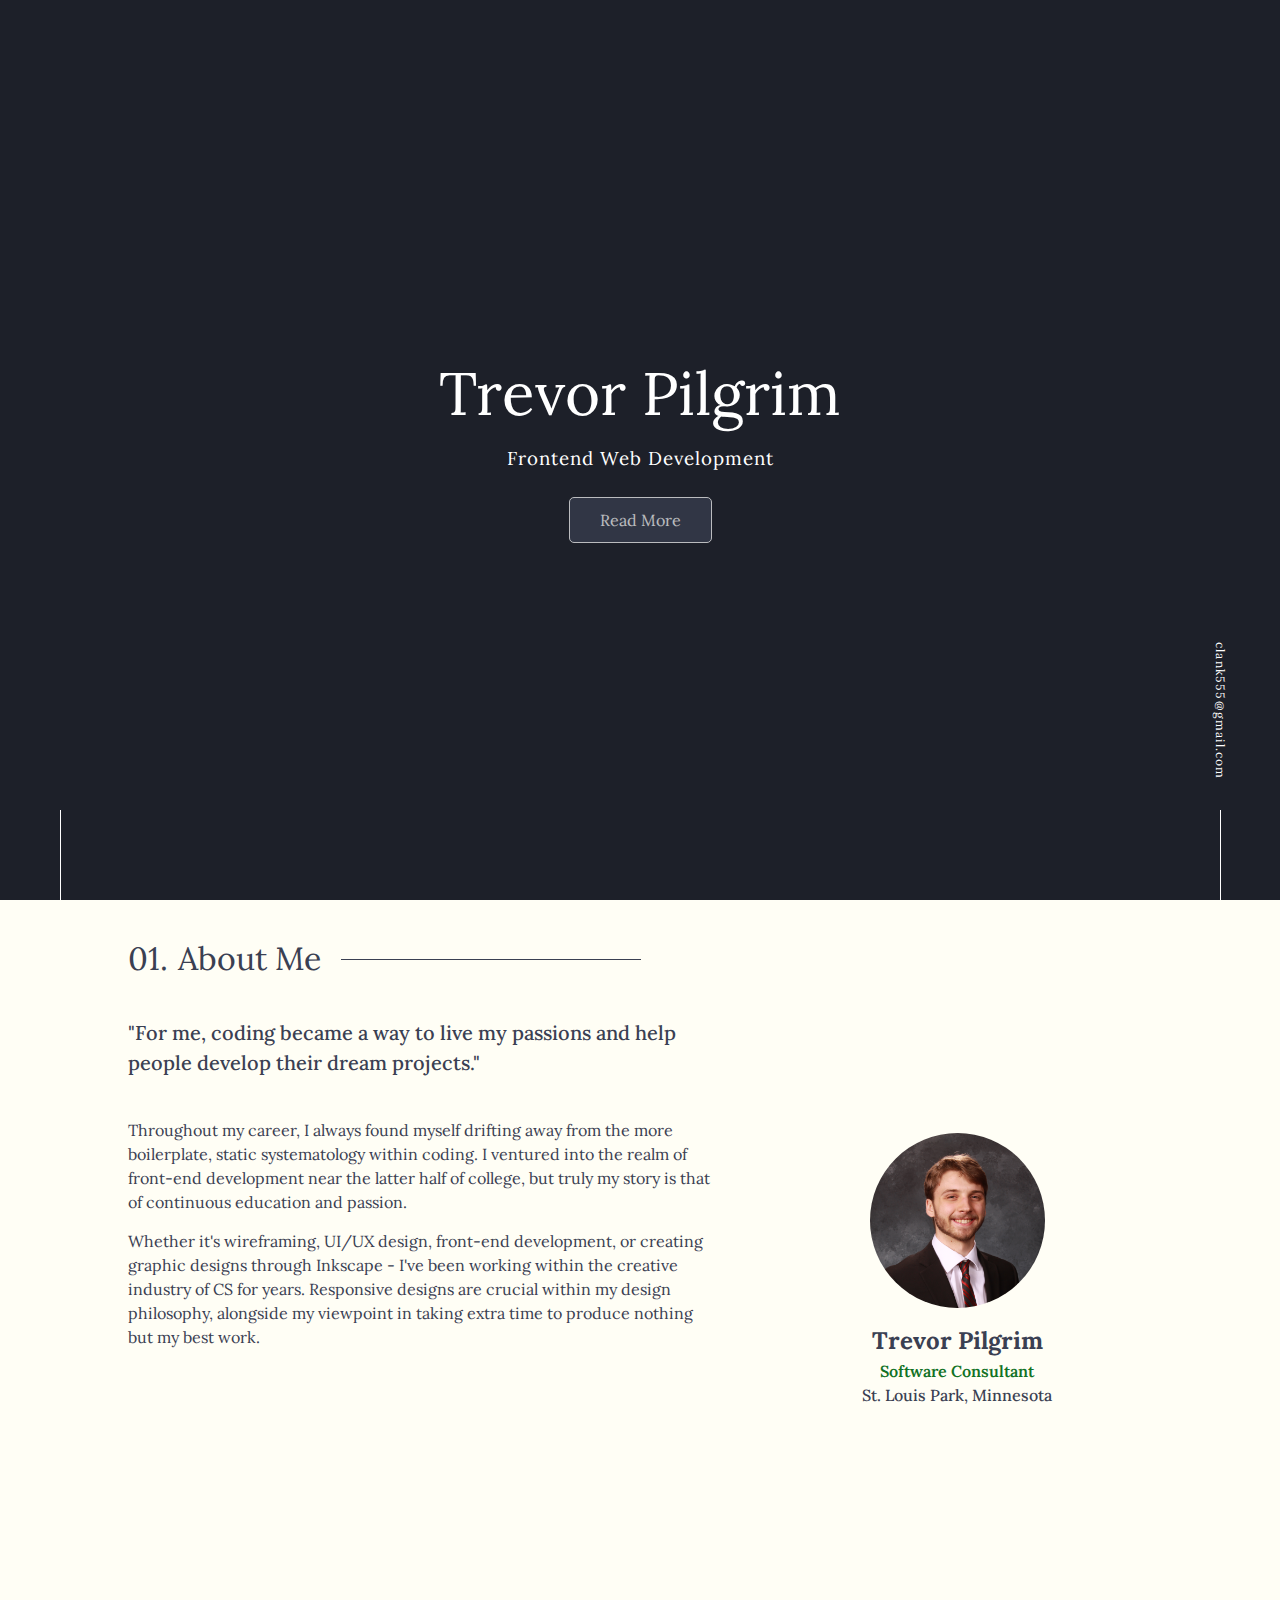
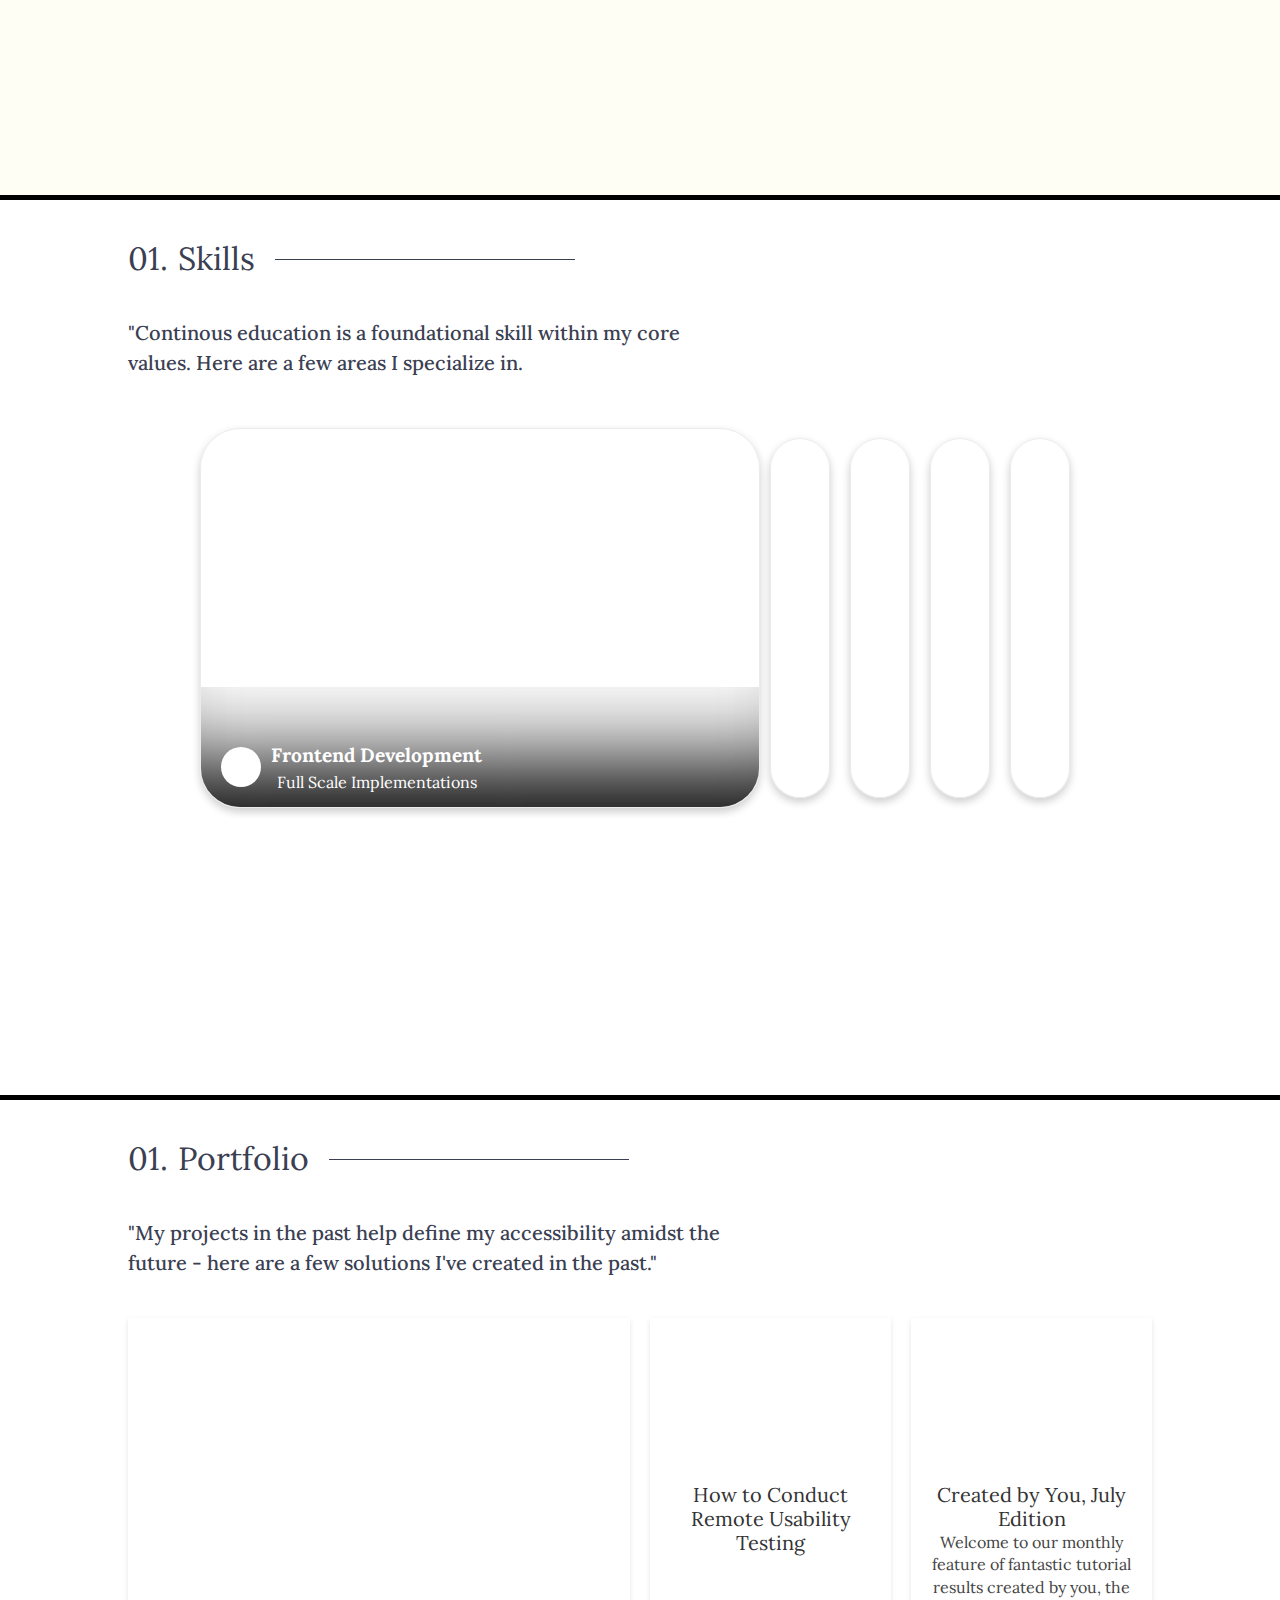
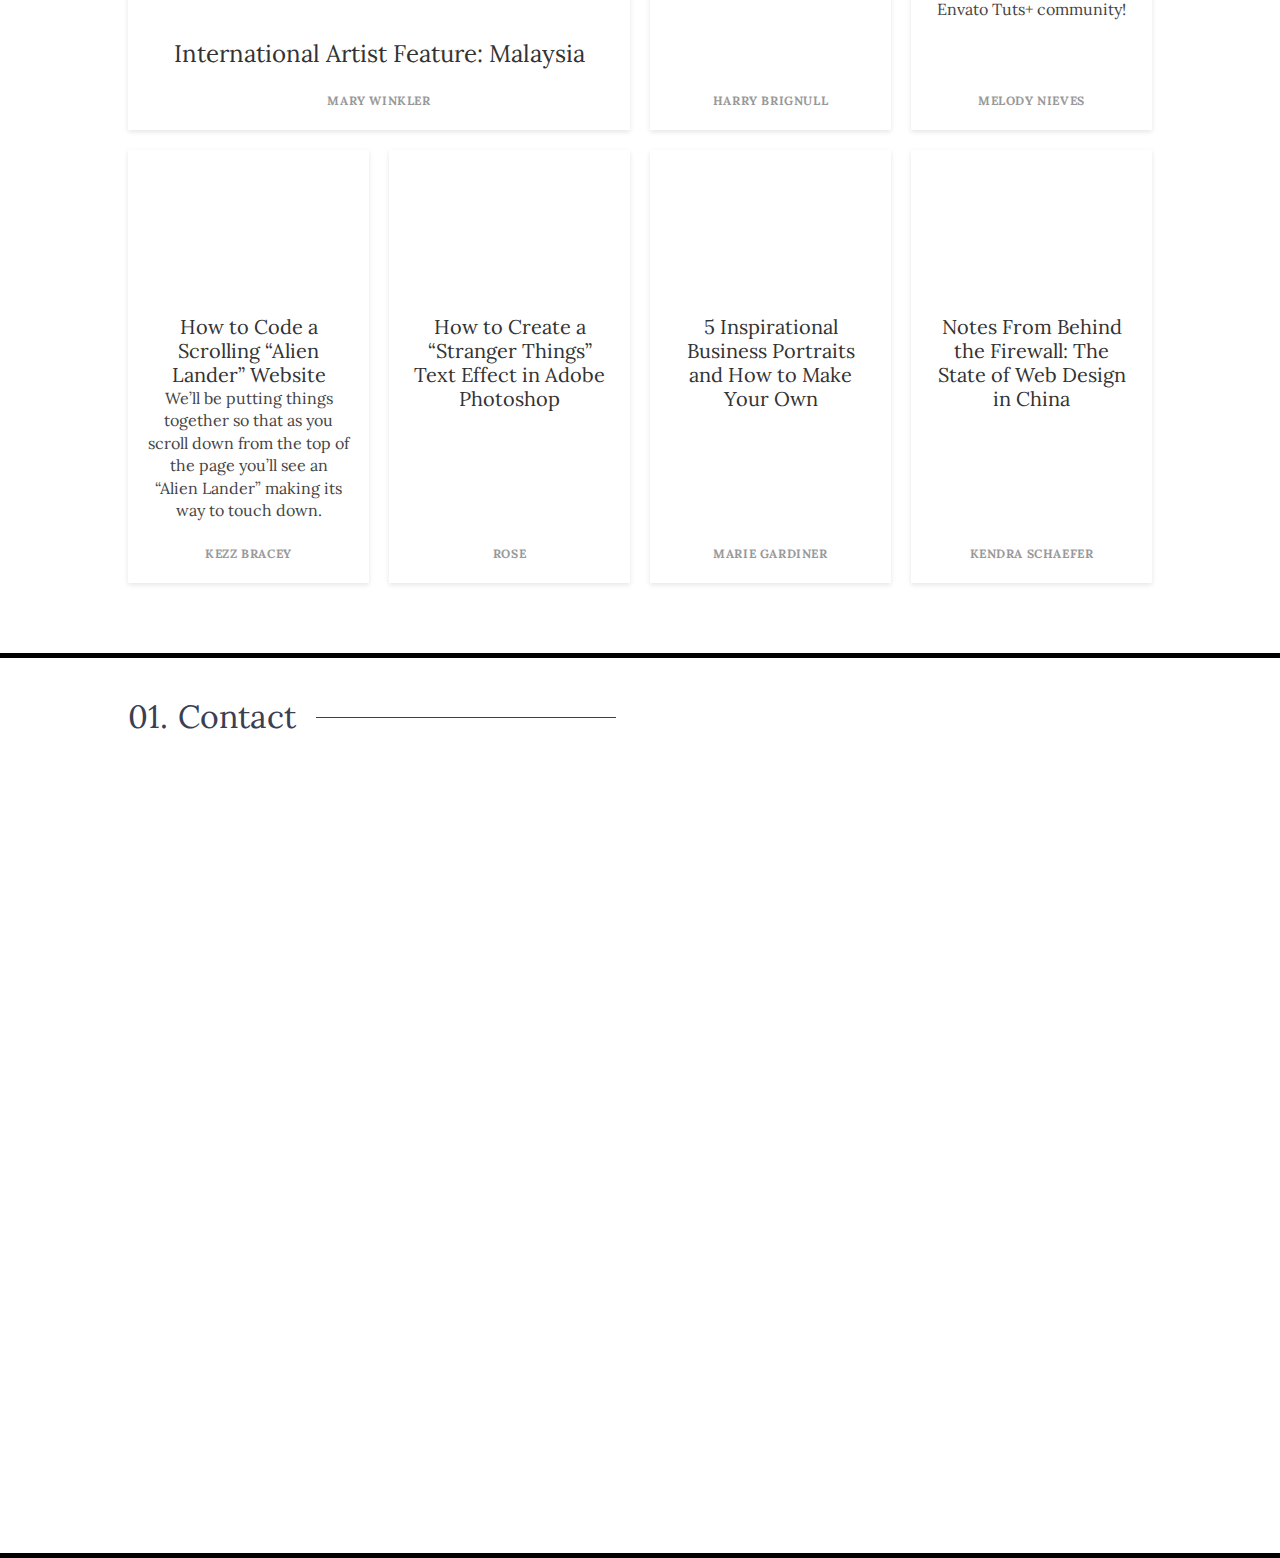
==== index.html @ 72b7139c "Revamped About Section & Section Layouts" ====
<!DOCTYPE html>
<html lang="en">
  <head>

    <!-- ===== Meta Fields =====  -->
    <meta charset="UTF-8">
    <meta http-equiv="X-UA-Compatible" content="IE=edge">
    <meta name="viewport" content="width=device-width, initial-scale=1.0">

    <!-- ===== jQuery =====  -->
    <script src="https://cdnjs.cloudflare.com/ajax/libs/jquery/3.3.1/jquery.min.js"></script>

    <!-- ===== Unicons =====  -->
    <link rel="stylesheet" href="https://unicons.iconscout.com/release/v4.0.0/css/line.css">

    <!-- ===== Style Sheets =====  -->
    <link rel="stylesheet" href="CSS/style.css">

    <!-- ===== Title =====  -->
    <title>Trevor Pilgrim</title>

  </head>

  <body>
    
    <!-- ======================== NAVIGATION ======================== -->
    <header>
      <nav></nav>
    </header>

    <!-- ======================== SIDE PANELS ======================== -->
    
    <!-- Social Links -->
    <div class="left" id="left__panel">
      <ul class="social__list">
        <li><a href="https://github.com/pilg5971" 
          aria-label="GitHub" 
          target="_blank">
          <i class="uil uil-github"></i>
        </a></li>
        <li><a href="https://www.instagram.com/trevorpilgrim/" 
          aria-label="Instagram" 
          target="_blank">
          <i class="uil uil-instagram"></i>
        </a></li>

        <!-- ADD TWITTER OR TWITCH HANDLE -->
        <li><a href="" 
          aria-label="Twitter" 
          target="_blank">
          <i class="uil uil-twitter"></i>
        </a></li>

        <li><a href="https://www.linkedin.com/in/trevor-pilgrim-308440180/" 
          aria-label="LinkedIn" 
          target="_blank">
          <i class="uil uil-linkedin"></i>
        </a></li>
        <li><a href="https://dribbble.com/tpilgrim" 
          aria-label="Dribbble" 
          target="_blank">
          <i class="uil uil-dribbble"></i>
        </a></li>
      </ul>
    </div>

    <!-- Email Link -->
    <div class="right" id="right__panel">
      <div class="email__container">
        <a href="mailto:clank555@gmail.com">clank555@gmail.com</a>
      </div>
    </div>

    <!-- ======================== MAIN CONTENT ======================== -->
    <main>
  
      <!-- ======================== HOME ======================== -->
      <section class="showcase" id="home">

        <!-- Landing Video -->
        <div class="video-container">
          <video src="RES/Landing__Loop.mov" autoplay muted loop></video>
        </div>
        <div class="content">
          <h1>Trevor Pilgrim</h1>
          <h3>Frontend Web Development</h3>
          <a href="#about" class="btn">Read More</a>
        </div>

      </section>
  
      <!-- ======================== ABOUT ======================== -->
      <section class="section" id="about">

        <div class="section__content">
          
          <!-- About Information -->
          <h1 class="section__title">About Me</h1>
          <blockquote class="section__subtitle">
            "For me, coding became a way to live my passions 
            and help people develop their dream projects." 
          </blockquote>
          
          <!-- Profile Information -->
          <div class="profile__information">
            <div class="profile__description">
              <p>
                Throughout my career, I always found myself drifting away 
                from the more boilerplate, static systematology within coding. 
                I ventured into the realm of front-end development near the 
                latter half of college, but truly my story is that of continuous 
                education and passion. 
              </p>
              <p>
                Whether it's wireframing, UI/UX design, front-end development, 
                or creating graphic designs through Inkscape - I've been working 
                within the creative industry of CS for years. Responsive designs 
                are crucial within my design philosophy, alongside my viewpoint 
                in taking extra time to produce nothing but my best work.
              </p>
              <!-- <p>
                Currently, I work as a Software Consultant at 
                <a href="https://fishbowlsolutions.com/" target="_blank">
                  <mark>Fishbowl Solutions</mark></a> 
                in St. Louis Park, Minnesota. I graduated with my Bachelor's Degree 
                in Computer Science from 
                <a href="https://www.stthomas.edu/" target="_blank">
                  <mark>The University of St. Thomas</mark></a> 
                in 2021, and previously interned at 
                <a href="https://www.quadplus.com/" target="_blank">
                <mark>Quad Plus LLC</mark></a> and 
                <a href="https://srswebsolutions.com/" target="_blank">
                  <mark>SRS Web Solutions</mark></a>. 
              </p> -->
              
            </div>
    
            <figure class="profile__content">
              <img src="RES/Professional.png" alt="Trevor Pilgrim">
              <figcaption>
                <h2>Trevor Pilgrim</h2>
                <div>
                  <span class="profile__job">Software Consultant</span>
                  <span class="profile__location">St. Louis Park, Minnesota</span>
                </div>
              </figcaption>
            </figure>
          </div>

        </div>
        
        <!-- Campfire Knight -->
        <!-- <div class="campfire"></div> -->

      </section>

      <!-- ======================== SKILLS ======================== -->
      <section class="section" id="skills">

        <div class="section__content">

          <!-- Skills Information -->
          <h1 class="section__title">Skills</h1>
          <blockquote class="section__subtitle">
            "Continous education is a foundational skill 
            within my core values. Here are a few areas
            I specialize in.
          </blockquote>

          <!-- Skill Cards -->
          <div class="flex__cards__container">
            <div class="flex__card active" style="--optionBackground:url(https://66.media.tumblr.com/6fb397d822f4f9f4596dff2085b18f2e/tumblr_nzsvb4p6xS1qho82wo1_1280.jpg);">
              <div class="shadow"></div>
              <div class="label">
                <div class="icon">
                  <i class="uil uil-arrow"></i>
                </div>
                <div class="info">
                  <div class="main">Frontend Development</div>
                  <div class="sub">Full Scale Implementations</div>
                </div>
              </div>
            </div>
            <div class="flex__card" style="--optionBackground:url(https://66.media.tumblr.com/8b69cdde47aa952e4176b4200052abf4/tumblr_o51p7mFFF21qho82wo1_1280.jpg);">
              <div class="shadow"></div>
              <div class="label">
                <div class="icon">
                  <i class="uil uil-sim-card"></i>
                </div>
                <div class="info">
                  <div class="main">UI/UX Design</div>
                  <div class="sub">Intuitive Design Solutions</div>
                </div>
              </div>
            </div>
            <div class="flex__card" style="--optionBackground:url(https://66.media.tumblr.com/5af3f8303456e376ceda1517553ba786/tumblr_o4986gakjh1qho82wo1_1280.jpg);">
              <div class="shadow"></div>
              <div class="label">
                <div class="icon">
                  <i class="uil uil-palette"></i>
                </div>
                <div class="info">
                  <div class="main">Graphic Design</div>
                  <div class="sub">Creative Design Ideologies</div>
                </div>
              </div>
            </div>
            <div class="flex__card" style="--optionBackground:url(https://66.media.tumblr.com/5516a22e0cdacaa85311ec3f8fd1e9ef/tumblr_o45jwvdsL11qho82wo1_1280.jpg);">
              <div class="shadow"></div>
              <div class="label">
                <div class="icon">
                  <i class="uil uil-crop-alt"></i>
                </div>
                <div class="info">
                  <div class="main">Website Mockups</div>
                  <div class="sub">Responsive Wireframe Solutions</div>
                </div>
              </div>
            </div>
            <div class="flex__card" style="--optionBackground:url(https://66.media.tumblr.com/f19901f50b79604839ca761cd6d74748/tumblr_o65rohhkQL1qho82wo1_1280.jpg);">
              <div class="shadow"></div>
              <div class="label">
                <div class="icon">
                  <i class="uil uil-user"></i>
                </div>
                <div class="info">
                  <div class="main">Clientele Facing</div>
                  <div class="sub">Personable & Professional</div>
                </div>
              </div>
            </div>
          </div>

        </div>
        
      </section>

      <!-- ======================== PORTFOLIO ======================== -->
      <section class="section" id="portfolio">

        <div class="section__content">

          <!-- Portfolio Information -->
          <h1 class="section__title">Portfolio</h1>
          <blockquote class="section__subtitle">
            "My projects in the past help define my accessibility
            amidst the future - here are a few solutions I've 
            created in the past." 
          </blockquote>

          <!-- Project Cards -->
          <div class="project__cards__container">
            <article class="item-1 large__card">
              <a href="https://design.tutsplus.com/articles/international-artist-feature-malaysia--cms-26852" class="project__card">
                <div class="thumb" style="background-image: url(https://s3-us-west-2.amazonaws.com/s.cdpn.io/210284/flex-1.jpg);"></div>
                <article>
                  <h1>International Artist Feature: Malaysia</h1>
                  <span>Mary Winkler</span>
                </article>
              </a>
            </article>
            <article class="item-2">
              <a href="https://webdesign.tutsplus.com/articles/how-to-conduct-remote-usability-testing--cms-27045" class="project__card">
                <div class="thumb" style="background-image: url(https://s3-us-west-2.amazonaws.com/s.cdpn.io/210284/users-2.png);"></div>
                <article>
                  <h1>How to Conduct Remote Usability Testing</h1>
                  <span>Harry Brignull</span>
                </article>
              </a>
            </article>
            <article class="item-3">
              <a href="https://design.tutsplus.com/articles/envato-tuts-community-challenge-created-by-you-july-edition--cms-26724" class="project__card">
                <div class="thumb" style="background-image: url(https://s3-us-west-2.amazonaws.com/s.cdpn.io/210284/flex-5.jpg);"></div>
                <article>
                  <h1>Created by You, July Edition</h1>
                  <p>Welcome to our monthly feature of fantastic tutorial results created by you, the Envato Tuts+ community! </p>
                  <span>Melody Nieves</span>
                </article>
              </a>
            </article>
            <article class="item-4">
              <a href="https://webdesign.tutsplus.com/tutorials/how-to-code-a-scrolling-alien-lander-website--cms-26826" class="project__card">
                <div class="thumb" style="background-image: url(https://s3-us-west-2.amazonaws.com/s.cdpn.io/210284/landing.png);"></div>
                <article>
                  <h1>How to Code a Scrolling “Alien Lander” Website</h1>
                  <p>We’ll be putting things together so that as you scroll down from the top of the page you’ll see an “Alien Lander” making its way to touch down.</p>
                  <span>Kezz Bracey</span>
                </article>
              </a>
            </article>
            <article class="item-5">
              <a href="https://design.tutsplus.com/tutorials/stranger-things-inspired-text-effect--cms-27139" class="project__card">
                <div class="thumb" style="background-image: url(https://s3-us-west-2.amazonaws.com/s.cdpn.io/210284/strange.jpg);"></div>
                <article>
                  <h1>How to Create a “Stranger Things” Text Effect in Adobe Photoshop</h1>
                  <span>Rose</span>
                </article>
              </a>
            </article>
            <article class="item-6">
              <a href="https://photography.tutsplus.com/articles/5-inspirational-business-portraits-and-how-to-make-your-own--cms-27338" class="project__card">
                <div class="thumb" style="background-image: url(https://s3-us-west-2.amazonaws.com/s.cdpn.io/210284/flor.jpg);"></div>
                <article>
                  <h1>5 Inspirational Business Portraits and How to Make Your Own</h1>
          
                  <span>Marie Gardiner</span>
                </article>
              </a>
            </article>
            <article class="item-7">
              <a href="https://webdesign.tutsplus.com/articles/notes-from-behind-the-firewall-the-state-of-web-design-in-china--cms-22281" class="project__card">
                <div class="thumb" style="background-image: url(https://s3-us-west-2.amazonaws.com/s.cdpn.io/210284/china.png);"></div>
                <article>
                  <h1>Notes From Behind the Firewall: The State of Web Design in China</h1>
                  <span>Kendra Schaefer</span>
                </article>
              </a>
            </article>
          </div>

        </div>
        
           
      </section>

      <!-- ======================== CONTACT ======================== -->
      <section class="section" id="contact">

        <div class="section__content">

          <!-- Contact Information -->
          <h1 class="section__title">Contact</h1>

        </div>
        
      </section>

    </main>

    <!-- ======================== FOOTER ======================== -->
    <footer class="footer" id="footer">
      <!-- <h2>Follow Me On Social Media</h2> -->
      <!-- <div class="social">
        <a href="https://twitter.com/traversymedia" target="_blank"><i class="fab fa-twitter fa-3x"></i></a>
        <a href="https://facebook.com/traversymedia" target="_blank"><i class="fab fa-facebook fa-3x"></i></a>
        <a href="https://github.com/bradtraversy" target="_blank"><i class="fab fa-github fa-3x"></i></a>
        <a href="https://www.linkedin.com/in/bradtraversy" target="_blank"><i class="fab fa-linkedin fa-3x"></i></a>
      </div> -->
    </footer>

  </body>

  <!-- ===== JavaScript =====  -->
  <script src="JS/main.js"></script>

</html>
---- CSS/style.css ----
/* <!-- ======================== IMPORT FIELDS ======================== --> */
@import url('https://fonts.googleapis.com/css2?family=Lora:ital,wght@0,400;0,500;0,600;0,700;1,400;1,500;1,600;1,700&display=swap');

/* <!-- ======================== CUSTOM VARIABLES ======================== --> */
:root {
	--primary-color: #3a4052;
  --section-cream: #fffef5;
  --border-gray: #ebebeb;
}

/* <!-- ======================== CORE STYLES ======================== --> */
* {
	box-sizing: border-box;
  scroll-behavior: smooth;
	margin: 0;
	padding: 0;

  /* Hide scrollbar for IE, Edge and Firefox */
  -ms-overflow-style: none;  /* IE and Edge */
  scrollbar-width: none;  /* Firefox */
}

/* Hide scrollbar for Chrome, Safari and Opera */
*::-webkit-scrollbar {
  display: none;
}

body {
  font-family: 'Lora', serif;
	line-height: 1.5;
}

a {
	text-decoration: none;
	color: var(--primary-color);
}

h1 {
	font-weight: 300;
	font-size: 60px;
	line-height: 1.2;
	margin-bottom: 15px;
}

/* <!-- ======================== NAVIGATION ======================== --> */

/* <!-- ======================== SIDE PANELS ======================== --> */
.left,
.right{
  width: 40px;
  position: absolute;
  bottom: 0px;
  z-index: 10;
  color: #fff;
}

/* < - - - Left - - - > */
.left{
  left: 40px;
  right: auto;
}

.social__list{
  display: flex;
  flex-direction: column;
  -webkit-box-align: center;
  align-items: center;
  margin: 0px;
  padding: 0px;
  list-style: none;
}

.social__list li a{
  padding: 8px;
  display: inline-block;
  text-decoration: none;
  text-decoration-skip-ink: auto;
  color: inherit;
  position: relative;
  transition: all 0.25s cubic-bezier(0.645,0.045,0.355,1);
}

.social__list li a i{
  font-size: 20px;
}

.social__list li a:hover{
  transform: translateY(-3px);
}

.social__list li:last-of-type{
  margin-bottom: 20px;
}

/* < - - - Right - - - > */
.right{
  left: auto;
  right: 40px;
}

.email__container{
  display: flex;
  flex-direction: column;
  -webkit-box-align: center;
  align-items: center;
  position: relative;
}

.email__container a{
  color: #fff;
  margin: 20px auto;
  padding: 10px;
  font-size: 12px;
  line-height: 18px;
  letter-spacing: 0.1em;
  -webkit-writing-mode: vertical-rl;
  writing-mode: vertical-rl;
  transition: all 0.25s cubic-bezier(0.645,0.045,0.355,1);
}

.email__container a:hover{
  transform: translateY(-3px);
}

/* < - - - After - - - > */
.email__container:after,
.social__list:after{
  content: "";
  display: block;
  width: 1px;
  height: 90px;
  margin: 0px auto;
  background-color: #fff;
}

/* < - - - Media Breakpoints - - - > */
@media (max-width: 1080px){
  .left{
    left: 20px;
    right: auto;
  }
  .right{
    left: auto;
    right: 20px;
  }
}

@media (max-width: 768px){
  .left,
  .right{
    display: none;
  }
}

/* <!-- ======================== HOME ======================== --> */
.showcase {
	height: 100vh;
	display: flex;
	align-items: center;
	justify-content: center;
	text-align: center;
	color: #fff;
	padding: 0 20px;
}

.video-container {
	position: absolute;
	top: 0;
	left: 0;
	width: 100%;
	height: 100%;
	overflow: hidden;
	background: 
    var(--primary-color) 
    url('./https://traversymedia.com/downloads/cover.jpg') 
    no-repeat 
    center
		center/cover;
}

.video-container video {
	min-width: 100%;
	min-height: 100%;
  position: absolute;
	top: 50%;
	left: 50%;
	transform: translate(-50%, -50%);
	object-fit: cover;
}

.video-container:after {
	content: '';
	z-index: 1;
	height: 100%;
	width: 100%;
	top: 0;
	left: 0;
	background: rgba(0, 0, 0, 0.5);
	position: absolute;
}

.content {
	z-index: 2;
}

.content h3{
  letter-spacing: 1px;
  font-weight: 400;
}

/* < - - - Call To Action Button - - - > */
.btn {
	display: inline-block;
	padding: 10px 30px;
	background: var(--primary-color);
	color: #fff;
	border-radius: 5px;
	border: solid #fff 1px;
	margin-top: 25px;
	opacity: 0.7;
  transition: all 0.25s cubic-bezier(0.645,0.045,0.355,1);
}

.btn:hover {
	transform: scale(0.98);
}

/* <!-- ======================== REUSABLE CODE ======================== --> */
.section {
  padding: 30px 50px;
	text-align: center;
  min-height: 100vh;
  color: var(--primary-color);
 
  /* Temporary Divider */
  border-bottom: 5px solid black;
}

.section__content{
  max-width: 1024px;
  margin: auto;
}

.section__title {
  display: flex;
  -webkit-box-align: center;
  align-items: center;
  position: relative;
  margin: 10px 0px 40px;
  width: 100%;
  font-size: clamp(26px,5vw,32px);
  white-space: nowrap;
}

.section__title::before {
  position: relative;
  counter-increment: section 1;
  content: "0" counter(section) ".";
  margin-right: 10px;
  font-size: clamp(24px,3vw,32px);
  font-weight: 400;
}

.section__title::after {
  content: "";
  display: block;
  position: relative;
  width: 300px;
  height: 1px;
  margin-left: 20px;
  background-color: var(--primary-color);
}

.section__subtitle {
  font-size: 1.25rem;
  font-weight: 500;
	max-width: 600px;
  text-align: start;
  margin: auto auto 40px 0;
}

@media screen and (max-width: 768px) {
  .section__subtitle {
    text-align: center;
    margin: auto auto 40px auto;
  }
}


/* <!-- ======================== ABOUT ======================== --> */
#about {
  background-color: var(--section-cream);
}

/* < - - - Profile Information - - - > */
.profile__information {
  display: grid;
  grid-template-columns: 3fr 2fr;
  gap: 50px;
}

.profile__description p {
  margin: 0px 0px 15px;
  color: var(--primary-color);
  text-align: start;
}

.profile__description p a {
  font-weight: 600;
  color: #127225;
  display: inline-block;
  text-decoration: none;
  text-decoration-skip-ink: auto;
  position: relative;
  transition: all 0.25s cubic-bezier(0.645,0.045,0.355,1);
  cursor: pointer;
}

.profile__description p a::after {
  content: "";
  display: block;
  width: 0px;
  height: 1px;
  position: relative;
  bottom: 0.37em;
  background-color: #127225;
  transition: all 0.25s cubic-bezier(0.645,0.045,0.355,1);
  opacity: 0.5;
}

.profile__description p a:hover {
  outline: 0px;
}

.profile__description p a:hover::after{
  width: 100%;
}

.profile__content {
  display: flex;
  flex-direction: column;
}

.profile__content img {
  width: 175px;
  height: 175px;
  margin: 15px auto;
  border-radius: 50%;
  object-fit: cover;
  object-position: 50% 25%;
}

.profile__content figcaption div {
  display: flex;
  flex-direction: column;
}

.profile__job {
  color: #127225;
  font-weight: 600;
}

.profile__location {
  font-weight: 500;
}

@media screen and (max-width: 768px) {
  .profile__information {
    display: flex;
    flex-direction: column-reverse;
  }
}

/* < - - - Campfire Knight - - - > */
.campfire {
  background: var(--section-cream);
}
.campfire::after, .campfire::before {
  display: block;
  content: '';
  width: 4px;
  height: 4px;
  position: absolute;
  left: -553px;
  right: 0;
  top: calc(50% - 140px + 131vh);
  margin: auto;
}
.campfire::after {
  animation: animate 0.5s infinite steps(1, end);
}
.campfire::before {
  box-shadow: 0px 168px #3c3d46, 0px 172px #3c3d46, 0px 176px #3c3d46, 4px 168px #3c3d46, 4px 172px #3c3d46, 4px 176px #3c3d46, 8px 168px #3c3d46, 8px 172px #3c3d46, 8px 176px #3c3d46, 12px 168px #3c3d46, 12px 172px #3c3d46, 12px 176px #3c3d46, 16px 168px #3c3d46, 16px 172px #3c3d46, 16px 176px #3c3d46, 20px 168px #3c3d46, 20px 172px #3c3d46, 20px 176px #3c3d46, 24px 168px #3c3d46, 24px 172px #3c3d46, 24px 176px #3c3d46, 28px 168px #3c3d46, 28px 172px #3c3d46, 28px 176px #3c3d46, 28px 180px #3c3d46, 32px 168px #3c3d46, 32px 172px #3c3d46, 32px 176px #3c3d46, 32px 180px #3c3d46, 36px 168px #3c3d46, 36px 172px #3c3d46, 36px 176px #3c3d46, 36px 180px #3c3d46, 36px 184px #3c3d46, 40px 168px #3c3d46, 40px 172px #3c3d46, 40px 176px #3c3d46, 40px 180px #3c3d46, 40px 184px #3c3d46, 44px 168px #3c3d46, 44px 172px #3c3d46, 44px 176px #3c3d46, 44px 180px #3c3d46, 44px 184px #3c3d46, 48px 164px #3c3d46, 48px 168px #3c3d46, 48px 172px #3c3d46, 48px 176px #3c3d46, 48px 180px #3c3d46, 48px 184px #3c3d46, 52px 164px #3c3d46, 52px 168px #3c3d46, 52px 172px #3c3d46, 52px 176px #3c3d46, 52px 180px #3c3d46, 52px 184px #3c3d46, 56px 164px #3c3d46, 56px 168px #3c3d46, 56px 172px #3c3d46, 56px 176px #3c3d46, 56px 180px #3c3d46, 56px 184px #3c3d46, 60px 164px #3c3d46, 60px 168px #3c3d46, 60px 172px #3c3d46, 60px 176px #3c3d46, 60px 180px #3c3d46, 60px 184px #3c3d46, 60px 196px #3c3d46, 64px 160px #3c3d46, 64px 164px #3c3d46, 64px 168px #3c3d46, 64px 172px #3c3d46, 64px 176px #3c3d46, 64px 180px #3c3d46, 64px 184px #3c3d46, 64px 196px #3c3d46, 68px 160px #3c3d46, 68px 164px #3c3d46, 68px 168px #3c3d46, 68px 172px #3c3d46, 68px 176px #3c3d46, 68px 180px #3c3d46, 68px 184px #3c3d46, 68px 192px #3c3d46, 68px 196px #3c3d46, 72px 160px #3c3d46, 72px 164px #3c3d46, 72px 168px #3c3d46, 72px 172px #3c3d46, 72px 176px #3c3d46, 72px 180px #3c3d46, 72px 184px #3c3d46, 72px 188px #3c3d46, 72px 192px #3c3d46, 72px 196px #3c3d46, 72px 200px #3c3d46, 76px 160px #3c3d46, 76px 164px #3c3d46, 76px 168px #3c3d46, 76px 172px #3c3d46, 76px 176px #3c3d46, 76px 180px #3c3d46, 76px 184px #3c3d46, 76px 188px #3c3d46, 76px 192px #3c3d46, 76px 196px #3c3d46, 76px 200px #3c3d46, 76px 244px #3c3d46, 80px 160px #3c3d46, 80px 164px #3c3d46, 80px 168px #3c3d46, 80px 172px #3c3d46, 80px 176px #3c3d46, 80px 180px #3c3d46, 80px 184px #3c3d46, 80px 188px #3c3d46, 80px 192px #3c3d46, 80px 196px #3c3d46, 80px 200px #3c3d46, 80px 240px #3c3d46, 80px 244px #3c3d46, 80px 248px #3c3d46, 84px 160px #3c3d46, 84px 164px #3c3d46, 84px 168px #3c3d46, 84px 172px #3c3d46, 84px 176px #3c3d46, 84px 180px #3c3d46, 84px 184px #3c3d46, 84px 188px #3c3d46, 84px 192px #3c3d46, 84px 196px #3c3d46, 84px 200px #3c3d46, 84px 240px #3c3d46, 84px 244px #3c3d46, 84px 248px #3c3d46, 88px 160px #3c3d46, 88px 164px #3c3d46, 88px 168px #3c3d46, 88px 172px #3c3d46, 88px 176px #3c3d46, 88px 180px #3c3d46, 88px 184px #3c3d46, 88px 188px #3c3d46, 88px 192px #3c3d46, 88px 196px #3c3d46, 88px 200px #3c3d46, 88px 240px #3c3d46, 88px 244px #3c3d46, 88px 248px #3c3d46, 88px 252px #3c3d46, 92px 160px #3c3d46, 92px 164px #3c3d46, 92px 168px #3c3d46, 92px 172px #3c3d46, 92px 176px #3c3d46, 92px 180px #3c3d46, 92px 184px #3c3d46, 92px 188px #3c3d46, 92px 192px #3c3d46, 92px 196px #3c3d46, 92px 200px #3c3d46, 92px 236px #3c3d46, 92px 240px #3c3d46, 92px 244px #3c3d46, 92px 248px #3c3d46, 92px 252px #3c3d46, 96px 160px #3c3d46, 96px 164px #3c3d46, 96px 168px #3c3d46, 96px 172px #3c3d46, 96px 176px #3c3d46, 96px 180px #261d23, 96px 184px #261d23, 96px 188px #261d23, 96px 192px #261d23, 96px 196px #3c3d46, 96px 200px #3c3d46, 96px 236px #3c3d46, 96px 240px #3c3d46, 96px 244px #3c3d46, 96px 248px #3c3d46, 96px 252px #3c3d46, 100px 160px #3c3d46, 100px 164px #3c3d46, 100px 168px #3c3d46, 100px 172px #3c3d46, 100px 176px #261d23, 100px 180px #261d23, 100px 184px #261d23, 100px 188px #34222d, 100px 192px #261d23, 100px 196px #261d23, 100px 200px #3c3d46, 100px 236px #3c3d46, 100px 240px #3c3d46, 100px 244px #3c3d46, 100px 248px #3c3d46, 104px 160px #3c3d46, 104px 164px #3c3d46, 104px 168px #3c3d46, 104px 172px #261d23, 104px 176px #261d23, 104px 180px #261d23, 104px 184px #34222d, 104px 188px #34222d, 104px 192px #34222d, 104px 196px #261d23, 104px 200px #261d23, 104px 232px #3c3d46, 104px 236px #3c3d46, 104px 240px #3c3d46, 104px 244px #3c3d46, 104px 248px #3c3d46, 108px 160px #3c3d46, 108px 164px #3c3d46, 108px 168px #3c3d46, 108px 172px #261d23, 108px 176px #261d23, 108px 180px #261d23, 108px 184px #34222d, 108px 188px #34222d, 108px 192px #34222d, 108px 196px #261d23, 108px 200px #261d23, 108px 232px #3c3d46, 108px 236px #3c3d46, 108px 240px #3c3d46, 108px 244px #3c3d46, 108px 248px #3c3d46, 112px 160px #3c3d46, 112px 164px #3c3d46, 112px 168px #34222d, 112px 172px #34222d, 112px 176px #261d23, 112px 180px #261d23, 112px 184px #261d23, 112px 188px #34222d, 112px 192px #261d23, 112px 196px #261d23, 112px 200px #261d23, 112px 232px #3c3d46, 112px 236px #3c3d46, 112px 240px #3c3d46, 112px 244px #3c3d46, 116px 160px #3c3d46, 116px 164px #3c3d46, 116px 168px #34222d, 116px 172px #34222d, 116px 176px #261d23, 116px 180px #261d23, 116px 184px #261d23, 116px 188px #261d23, 116px 192px #261d23, 116px 196px #261d23, 116px 200px #76505f, 116px 204px #4c3544, 116px 208px #4c3544, 116px 212px #4c3544, 116px 216px #4c3544, 116px 220px #4c3544, 116px 224px #4c3544, 116px 228px #4c3544, 116px 232px #34222d, 116px 236px #3c3d46, 116px 240px #3c3d46, 116px 244px #3c3d46, 120px 156px #261d23, 120px 160px #261d23, 120px 164px #261d23, 120px 168px #34222d, 120px 172px #34222d, 120px 176px #34222d, 120px 180px #34222d, 120px 184px #261d23, 120px 188px #261d23, 120px 192px #261d23, 120px 196px #76505f, 120px 200px #76505f, 120px 204px #76505f, 120px 208px #4c3544, 120px 212px #4c3544, 120px 216px #4c3544, 120px 220px #4c3544, 120px 224px #4c3544, 120px 228px #4c3544, 120px 232px #4c3544, 120px 236px #34222d, 120px 240px #3c3d46, 120px 244px #3c3d46, 124px 140px #261d23, 124px 144px #261d23, 124px 148px #261d23, 124px 152px #261d23, 124px 156px #34222d, 124px 160px #34222d, 124px 164px #34222d, 124px 168px #261d23, 124px 172px #34222d, 124px 176px #34222d, 124px 180px #34222d, 124px 184px #34222d, 124px 188px #34222d, 124px 192px #34222d, 124px 196px #76505f, 124px 200px #76505f, 124px 204px #76505f, 124px 208px #4c3544, 124px 212px #4c3544, 124px 216px #4c3544, 124px 220px #4c3544, 124px 224px #4c3544, 124px 228px #4c3544, 124px 232px #4c3544, 124px 236px #34222d, 124px 240px #3c3d46, 128px 128px #34222d, 128px 132px #34222d, 128px 136px #34222d, 128px 140px #34222d, 128px 144px #34222d, 128px 148px #34222d, 128px 152px #34222d, 128px 156px #34222d, 128px 160px #34222d, 128px 164px #34222d, 128px 168px #34222d, 128px 172px #261d23, 128px 176px #4e3344, 128px 180px #34222d, 128px 184px #4e3344, 128px 188px #34222d, 128px 192px #34222d, 128px 196px #76505f, 128px 200px #76505f, 128px 208px #4c3544, 128px 212px #4c3544, 128px 216px #34222d, 128px 220px #4c3544, 128px 224px #4c3544, 128px 228px #4c3544, 128px 232px #4c3544, 128px 236px #34222d, 128px 240px #3c3d46, 132px 124px #34222d, 132px 128px #4c3544, 132px 132px #4c3544, 132px 136px #4c3544, 132px 140px #4c3544, 132px 144px #34222d, 132px 148px #34222d, 132px 152px #34222d, 132px 156px #4c3544, 132px 160px #4c3544, 132px 164px #34222d, 132px 168px #34222d, 132px 172px #34222d, 132px 176px #261d23, 132px 180px #34222d, 132px 184px #4e3344, 132px 188px #34222d, 132px 192px #34222d, 132px 200px #76505f, 132px 208px #76505f, 132px 212px #76505f, 132px 216px #34222d, 132px 220px #76505f, 132px 224px #76505f, 132px 228px #76505f, 132px 232px #76505f, 132px 236px #34222d, 132px 240px #3c3d46, 136px 120px #34222d, 136px 124px #4c3544, 136px 128px #4c3544, 136px 132px #76505f, 136px 136px #76505f, 136px 140px #76505f, 136px 144px #4c3544, 136px 148px #34222d, 136px 152px #34222d, 136px 156px #34222d, 136px 160px #34222d, 136px 164px #4c3544, 136px 168px #34222d, 136px 172px #34222d, 136px 176px #261d23, 136px 180px #4e3344, 136px 184px #7c4848, 136px 188px #34222d, 136px 192px #3c3d46, 136px 200px #76505f, 136px 208px #76505f, 136px 212px #76505f, 136px 216px #34222d, 136px 220px #34222d, 136px 224px #34222d, 136px 228px #34222d, 136px 232px #34222d, 136px 236px #3c3d46, 140px 120px #34222d, 140px 124px #4c3544, 140px 128px #76505f, 140px 132px #76505f, 140px 136px #76505f, 140px 140px #76505f, 140px 144px #4c3544, 140px 148px #34222d, 140px 152px #4c3544, 140px 156px #4c3544, 140px 160px #4c3544, 140px 164px #34222d, 140px 168px #34222d, 140px 172px #34222d, 140px 176px #261d23, 140px 180px #7c4848, 140px 184px #34222d, 140px 188px #34222d, 140px 192px #3c3d46, 140px 208px #a5788a, 140px 212px #76505f, 140px 216px #34222d, 140px 236px #34222d, 144px 108px #34222d, 144px 112px #34222d, 144px 116px #34222d, 144px 120px #34222d, 144px 124px #4c3544, 144px 128px #76505f, 144px 132px #76505f, 144px 144px #76505f, 144px 148px #34222d, 144px 152px #4c3544, 144px 156px #4c3544, 144px 160px #4c3544, 144px 164px #4c3544, 144px 168px #34222d, 144px 172px #34222d, 144px 176px #261d23, 144px 180px #34222d, 144px 184px #34222d, 144px 188px #34222d, 144px 192px #3c3d46, 144px 196px #3c3d46, 144px 208px #a5788a, 144px 212px #4c3544, 144px 232px #34222d, 144px 236px #3c3d46, 148px 104px #34222d, 148px 108px #34222d, 148px 112px #4c3544, 148px 116px #4c3544, 148px 120px #34222d, 148px 124px #4c3544, 148px 128px #76505f, 148px 148px #34222d, 148px 152px #4c3544, 148px 156px #76505f, 148px 160px #4c3544, 148px 164px #4c3544, 148px 168px #34222d, 148px 172px #4c3544, 148px 176px #4c3544, 148px 180px #4c3544, 148px 184px #4c3544, 148px 188px #4c3544, 148px 192px #34222d, 148px 196px #34222d, 148px 200px #3c3d46, 148px 204px #525465, 148px 208px #525465, 148px 212px #525465, 148px 216px #525465, 152px 100px #34222d, 152px 104px #4c3544, 152px 108px #76505f, 152px 112px #4c3544, 152px 116px #4c3544, 152px 120px #4c3544, 152px 124px #34222d, 152px 128px #76505f, 152px 148px #34222d, 152px 152px #4c3544, 152px 156px #76505f, 152px 160px #76505f, 152px 164px #4c3544, 152px 168px #4c3544, 152px 172px #34222d, 152px 180px #4c3544, 152px 184px #4c3544, 152px 188px #4c3544, 152px 192px #34222d, 152px 196px #34222d, 152px 200px #3c3d46, 152px 204px #525465, 152px 208px #525465, 152px 212px #525465, 156px 100px #34222d, 156px 104px #76505f, 156px 108px #34222d, 156px 112px #4c3544, 156px 116px #34222d, 156px 120px #34222d, 156px 124px #34222d, 156px 128px #34222d, 156px 132px #76505f, 156px 144px #76505f, 156px 148px #34222d, 156px 152px #34222d, 156px 156px #4c3544, 156px 160px #76505f, 156px 164px #34222d, 156px 168px #4c3544, 156px 172px #34222d, 156px 184px #4c3544, 156px 188px #4c3544, 156px 192px #34222d, 156px 204px #3c3d46, 156px 208px #525465, 156px 212px #525466, 156px 216px #525466, 156px 220px #525465, 160px 100px #34222d, 160px 104px #34222d, 160px 108px #4c3544, 160px 112px #34222d, 160px 116px #4c3544, 160px 120px #4c3544, 160px 124px #34222d, 160px 128px #34222d, 160px 132px #34222d, 160px 136px #34222d, 160px 140px #34222d, 160px 144px #34222d, 160px 148px #34222d, 160px 152px #34222d, 160px 156px #34222d, 160px 160px #34222d, 160px 164px #4c3544, 160px 168px #4c3544, 160px 172px #34222d, 160px 184px #3c3d46, 160px 192px #65687e, 160px 204px #3c3d46, 160px 208px #525465, 160px 212px #525466, 160px 220px #525466, 160px 224px #525465, 164px 100px #34222d, 164px 104px #4c3544, 164px 108px #4c3544, 164px 112px #4c3544, 164px 116px #4c3544, 164px 120px #34222d, 164px 124px #76505f, 164px 128px #34222d, 164px 132px #4c3544, 164px 136px #4c3544, 164px 140px #34222d, 164px 144px #34222d, 164px 148px #34222d, 164px 152px #4c3544, 164px 156px #4c3544, 164px 160px #34222d, 164px 164px #4c3544, 164px 168px #4c3544, 164px 172px #34222d, 164px 176px #34222d, 164px 180px #3c3d46, 164px 184px #3c3d46, 164px 188px #525466, 164px 192px #525465, 164px 196px #525466, 164px 204px #3c3d46, 164px 208px #525466, 164px 212px #525465, 164px 216px #525466, 168px 96px #34222d, 168px 100px #4c3544, 168px 104px #4c3544, 168px 108px #76505f, 168px 112px #4c3544, 168px 116px #34222d, 168px 120px #4c3544, 168px 124px #4c3544, 168px 128px #4c3544, 168px 132px #76505f, 168px 136px #76505f, 168px 140px #4c3544, 168px 144px #4c3544, 168px 148px #34222d, 168px 152px #34222d, 168px 156px #4c3544, 168px 160px #34222d, 168px 164px #4c3544, 168px 168px #76505f, 168px 172px #34222d, 168px 176px #34222d, 168px 180px #34222d, 168px 184px #34222d, 168px 188px #3c3d46, 168px 192px #525466, 168px 196px #525466, 168px 200px #525466, 168px 204px #525466, 168px 208px #525466, 168px 212px #525465, 168px 216px #525466, 168px 220px #525466, 172px 96px #34222d, 172px 100px #4c3544, 172px 104px #4c3544, 172px 108px #4c3544, 172px 112px #4c3544, 172px 116px #34222d, 172px 120px #4c3544, 172px 124px #76505f, 172px 128px #4c3544, 172px 132px #76505f, 172px 136px #76505f, 172px 140px #76505f, 172px 144px #76505f, 172px 148px #34222d, 172px 152px #34222d, 172px 156px #34222d, 172px 160px #34222d, 172px 164px #76505f, 172px 168px #76505f, 172px 172px #34222d, 172px 176px #34222d, 172px 180px #34222d, 172px 184px #34222d, 172px 188px #3c3d46, 172px 192px #525466, 172px 196px #525466, 172px 200px #525466, 172px 204px #525466, 172px 208px #525466, 172px 212px #525466, 172px 216px #525466, 172px 220px #525466, 172px 224px #525466, 172px 228px #525465, 176px 96px #4c3544, 176px 100px #76505f, 176px 104px #4c3544, 176px 108px #4c3544, 176px 112px #76505f, 176px 116px #4c3544, 176px 120px #76505f, 176px 124px #4c3544, 176px 132px #4c3544, 176px 148px #34222d, 176px 152px #34222d, 176px 156px #34222d, 176px 160px #525465, 176px 164px #76505f, 176px 168px #76505f, 176px 172px #34222d, 176px 176px #525465, 176px 180px #34222d, 176px 184px #34222d, 176px 188px #3c3d46, 176px 192px #525466, 176px 196px #525466, 176px 200px #525466, 176px 204px #525466, 176px 208px #525466, 176px 212px #525466, 176px 216px #525466, 176px 220px #525466, 176px 224px #525466, 176px 232px #525466, 180px 96px #4c3544, 180px 100px #76505f, 180px 104px #76505f, 180px 108px #76505f, 180px 112px #76505f, 180px 116px #4c3544, 180px 120px #76505f, 180px 128px #4c3544, 180px 140px #4c3544, 180px 148px #34222d, 180px 152px #34222d, 180px 156px #34222d, 180px 160px #525465, 180px 164px #76505f, 180px 168px #76505f, 180px 172px #34222d, 180px 176px #65687e, 180px 180px #34222d, 180px 184px #34222d, 180px 188px #525466, 180px 192px #65687e, 180px 196px #65687e, 180px 200px #525466, 180px 204px #525466, 180px 208px #525466, 180px 212px #525466, 180px 216px #525466, 180px 220px #525466, 180px 224px #525466, 180px 228px #525465, 184px 96px #4c3544, 184px 100px #4c3544, 184px 104px #76505f, 184px 108px #76505f, 184px 112px #4c3544, 184px 116px #76505f, 184px 140px #4c3544, 184px 148px #34222d, 184px 152px #34222d, 184px 156px #34222d, 184px 160px #525465, 184px 164px #525465, 184px 168px #4c3544, 184px 176px #65687e, 184px 184px #34222d, 184px 188px #525466, 184px 192px #65687e, 184px 196px #525466, 184px 200px #525466, 184px 204px #65687e, 184px 208px #65687e, 184px 212px #525466, 184px 216px #525466, 184px 220px #525466, 184px 224px #525466, 184px 228px #525466, 184px 232px #525466, 184px 236px #525466, 188px 96px #4c3544, 188px 100px #4c3544, 188px 104px #4c3544, 188px 108px #4c3544, 188px 112px #4c3544, 188px 116px #4c3544, 188px 148px #34222d, 188px 152px #76505f, 188px 156px #4c3544, 188px 160px #525465, 188px 164px #525465, 188px 184px #65687e, 188px 188px #65687e, 188px 192px #65687e, 188px 196px #65687e, 188px 200px #65687e, 188px 204px #525466, 188px 208px #525466, 188px 212px #525466, 188px 216px #525466, 188px 220px #525466, 188px 224px #525466, 188px 228px #525466, 188px 232px #525466, 192px 100px #4c3544, 192px 104px #76505f, 192px 108px #76505f, 192px 112px #76505f, 192px 116px #4c3544, 192px 120px #4c3544, 192px 124px #4c3544, 192px 132px #4c3544, 192px 148px #4c3544, 192px 152px #76505f, 192px 156px #4c3544, 192px 160px #525465, 192px 164px #525465, 192px 168px #525466, 192px 184px #65687e, 192px 188px #65687e, 192px 192px #65687e, 192px 196px #525466, 192px 200px #525466, 192px 204px #505262, 192px 208px #65687e, 192px 212px #525466, 192px 216px #525466, 192px 220px #525466, 192px 224px #525466, 192px 228px #525466, 196px 104px #4c3544, 196px 108px #4c3544, 196px 112px #4c3544, 196px 116px #4c3544, 196px 120px #76505f, 196px 124px #76505f, 196px 128px #4c3544, 196px 144px #525465, 196px 148px #4c3544, 196px 152px #76505f, 196px 156px #4c3544, 196px 160px #525465, 196px 164px #65687e, 196px 168px #65687e, 196px 172px #65687e, 196px 176px #65687e, 196px 180px #65687e, 196px 184px #65687e, 196px 188px #65687e, 196px 192px #65687e, 196px 196px #525466, 196px 200px #65687e, 196px 204px #525466, 196px 208px #525466, 196px 212px #525466, 196px 216px #525466, 196px 220px #525466, 196px 224px #525466, 196px 232px #525466, 196px 236px #525466, 200px 112px #4c3544, 200px 116px #4c3544, 200px 120px #4c3544, 200px 124px #4c3544, 200px 140px #525465, 200px 148px #4c3544, 200px 152px #34222d, 200px 156px #34222d, 200px 160px #525465, 200px 164px #525466, 200px 168px #65687e, 200px 172px #65687e, 200px 176px #65687e, 200px 180px #65687e, 200px 184px #65687e, 200px 188px #65687e, 200px 192px #65687e, 200px 196px #65687e, 200px 200px #65687e, 200px 204px #65687e, 200px 208px #65687e, 200px 212px #65687e, 200px 216px #65687e, 200px 220px #525466, 200px 224px #525466, 200px 228px #525466, 200px 232px #525466, 200px 236px #525466, 200px 240px #525466, 204px 144px #525465, 204px 148px #34222d, 204px 156px #525465, 204px 160px #65687e, 204px 164px #65687e, 204px 168px #65687e, 204px 172px #65687e, 204px 176px #65687e, 204px 180px #65687e, 204px 184px #65687e, 204px 188px #65687e, 204px 192px #65687e, 204px 196px #65687e, 204px 200px #65687e, 204px 204px #65687e, 204px 208px #65687e, 204px 212px #525466, 204px 216px #525466, 204px 220px #525466, 204px 224px #525466, 204px 228px #525466, 204px 232px #525466, 208px 156px #525465, 208px 160px #525465, 208px 164px #65687e, 208px 168px #65687e, 208px 172px #65687e, 208px 176px #65687e, 208px 180px #65687e, 208px 184px #65687e, 208px 188px #65687e, 208px 192px #65687e, 208px 196px #65687e, 208px 200px #65687e, 208px 204px #65687e, 208px 208px #525466, 208px 212px #525466, 208px 216px #525466, 208px 220px #525466, 208px 224px #525466, 208px 228px #525466, 208px 232px #525466, 208px 236px #525466, 212px 136px #525465, 212px 140px #525465, 212px 152px #525465, 212px 156px #525465, 212px 160px #65687e, 212px 164px #65687e, 212px 168px #65687e, 212px 172px #65687e, 212px 176px #65687e, 212px 180px #65687e, 212px 184px #65687e, 212px 188px #65687e, 212px 192px #65687e, 212px 196px #65687e, 212px 200px #65687e, 212px 204px #525466, 212px 208px #65687e, 212px 212px #65687e, 212px 216px #65687e, 212px 220px #525466, 212px 224px #525466, 212px 228px #525466, 212px 232px #525466, 212px 240px #525466, 212px 244px #3c3d46, 212px 248px #3c3d46, 212px 252px #3c3d46, 216px 148px #525465, 216px 152px #525466, 216px 156px #65687e, 216px 160px #65687e, 216px 164px #65687e, 216px 168px #65687e, 216px 172px #65687e, 216px 176px #65687e, 216px 180px #65687e, 216px 184px #65687e, 216px 188px #65687e, 216px 192px #65687e, 216px 196px #65687e, 216px 200px #65687e, 216px 204px #65687e, 216px 208px #65687e, 216px 212px #525466, 216px 216px #525466, 216px 220px #525466, 216px 224px #525466, 216px 228px #525466, 216px 232px #525466, 216px 236px #3c3d46, 216px 240px #3c3d46, 216px 244px #3c3d46, 216px 248px #3c3d46, 216px 252px #3c3d46, 220px 140px #525465, 220px 148px #525465, 220px 152px #65687e, 220px 156px #525465, 220px 160px #525465, 220px 164px #65687e, 220px 168px #65687e, 220px 172px #65687e, 220px 176px #65687e, 220px 180px #65687e, 220px 184px #a5788a, 220px 188px #65687e, 220px 192px #65687e, 220px 196px #65687e, 220px 200px #65687e, 220px 204px #65687e, 220px 208px #65687e, 220px 212px #65687e, 220px 216px #65687e, 220px 220px #65687e, 220px 224px #525466, 220px 228px #525466, 220px 232px #3c3d46, 220px 236px #3c3d46, 220px 240px #3c3d46, 220px 244px #3c3d46, 220px 248px #3c3d46, 220px 252px #3c3d46, 224px 132px #525465, 224px 144px #525465, 224px 148px #525465, 224px 152px #525466, 224px 156px #65687e, 224px 160px #65687e, 224px 164px #65687e, 224px 168px #65687e, 224px 172px #65687e, 224px 176px #a5788a, 224px 180px #a5788a, 224px 184px #a5788a, 224px 188px #a5788a, 224px 192px #65687e, 224px 196px #65687e, 224px 200px #65687e, 224px 204px #65687e, 224px 208px #65687e, 224px 212px #65687e, 224px 216px #525466, 224px 220px #525466, 224px 224px #4c3544, 224px 228px #4c3544, 224px 232px #3c3d46, 224px 236px #3c3d46, 224px 240px #3c3d46, 224px 244px #3c3d46, 224px 248px #3c3d46, 224px 252px #3c3d46, 228px 140px #525466, 228px 144px #525465, 228px 148px #65687e, 228px 152px #65687e, 228px 156px #65687e, 228px 160px #65687e, 228px 164px #65687e, 228px 168px #65687e, 228px 172px #65687e, 228px 176px #65687e, 228px 180px #a5788a, 228px 184px #a5788a, 228px 188px #a5788a, 228px 192px #a5788a, 228px 196px #65687e, 228px 200px #65687e, 228px 204px #65687e, 228px 208px #65687e, 228px 212px #525466, 228px 216px #65687e, 228px 220px #4c3544, 228px 224px #4c3544, 228px 228px #261d23, 228px 232px #3c3d46, 228px 236px #3c3d46, 228px 240px #3c3d46, 228px 244px #3c3d46, 228px 248px #3c3d46, 232px 132px #525465, 232px 136px #525465, 232px 140px #525465, 232px 144px #525465, 232px 148px #525465, 232px 152px #525466, 232px 156px #65687e, 232px 160px #65687e, 232px 164px #65687e, 232px 168px #65687e, 232px 172px #a5788a, 232px 176px #a5788a, 232px 180px #a5788a, 232px 184px #a5788a, 232px 188px #a5788a, 232px 192px #65687e, 232px 196px #65687e, 232px 200px #65687e, 232px 204px #65687e, 232px 208px #65687e, 232px 212px #65687e, 232px 216px #4c3544, 232px 220px #4c3544, 232px 224px #261d23, 232px 228px #261d23, 232px 232px #3c3d46, 232px 236px #3c3d46, 232px 240px #3c3d46, 232px 244px #3c3d46, 236px 140px #525466, 236px 144px #525465, 236px 148px #525466, 236px 152px #65687e, 236px 156px #65687e, 236px 160px #65687e, 236px 164px #65687e, 236px 168px #65687e, 236px 172px #a5788a, 236px 176px #a5788a, 236px 180px #a5788a, 236px 184px #a5788a, 236px 188px #a5788a, 236px 192px #a5788a, 236px 196px #65687e, 236px 200px #65687e, 236px 204px #65687e, 236px 208px #65687e, 236px 212px #65687e, 236px 216px #76505f, 236px 220px #4c3544, 236px 224px #261d23, 236px 228px #261d23, 236px 232px #3c3d46, 236px 236px #3c3d46, 236px 240px #3c3d46, 240px 136px #525465, 240px 140px #525465, 240px 144px #525465, 240px 148px #65687e, 240px 152px #65687e, 240px 156px #525466, 240px 160px #65687e, 240px 164px #65687e, 240px 168px #65687e, 240px 172px #a5788a, 240px 176px #a5788a, 240px 180px #a5788a, 240px 184px #a5788a, 240px 188px #a5788a, 240px 192px #a5788a, 240px 196px #a5788a, 240px 200px #a5788a, 240px 204px #65687e, 240px 208px #65687e, 240px 212px #65687e, 240px 216px #76505f, 240px 220px #4c3544, 240px 224px #261d23, 240px 228px #261d23, 240px 232px #3c3d46, 240px 236px #3c3d46, 240px 240px #525466, 244px 132px #525465, 244px 136px #525465, 244px 140px #525466, 244px 144px #525466, 244px 148px #525466, 244px 152px #525466, 244px 156px #65687e, 244px 160px #65687e, 244px 164px #65687e, 244px 168px #a5788a, 244px 172px #a5788a, 244px 176px #a5788a, 244px 180px #a5788a, 244px 184px #a5788a, 244px 188px #a5788a, 244px 192px #a5788a, 244px 196px #a5788a, 244px 200px #65687e, 244px 204px #65687e, 244px 208px #65687e, 244px 212px #65687e, 244px 216px #525466, 244px 220px #34222d, 244px 224px #34222d, 244px 228px #261d23, 244px 232px #525466, 244px 236px #525466, 244px 240px #525466, 248px 128px #525466, 248px 136px #525465, 248px 140px #525466, 248px 148px #525466, 248px 152px #525466, 248px 156px #65687e, 248px 160px #65687e, 248px 164px #65687e, 248px 168px #a5788a, 248px 172px #a5788a, 248px 176px #a5788a, 248px 180px #a5788a, 248px 184px #a5788a, 248px 188px #a5788a, 248px 192px #a5788a, 248px 196px #a5788a, 248px 200px #a5788a, 248px 204px #65687e, 248px 208px #65687e, 248px 212px #65687e, 248px 216px #65687e, 248px 220px #65687e, 248px 224px #65687e, 248px 228px #65687e, 248px 232px #525466, 248px 236px #525466, 252px 132px #525466, 252px 136px #525466, 252px 140px #525466, 252px 144px #525466, 252px 148px #525466, 252px 152px #65687e, 252px 156px #65687e, 252px 160px #65687e, 252px 164px #65687e, 252px 168px #a5788a, 252px 172px #a5788a, 252px 176px #a5788a, 252px 180px #a5788a, 252px 184px #a5788a, 252px 188px #a5788a, 252px 192px #a5788a, 252px 196px #a5788a, 252px 200px #a5788a, 252px 204px #65687e, 252px 208px #65687e, 252px 212px #65687e, 252px 216px #65687e, 252px 220px #525466, 252px 224px #65687e, 252px 228px #65687e, 252px 232px #525466, 252px 236px #525466, 252px 240px #525466, 252px 244px #525466, 256px 124px #525466, 256px 132px #525466, 256px 136px #525466, 256px 140px #525466, 256px 144px #525466, 256px 148px #525466, 256px 152px #65687e, 256px 156px #65687e, 256px 160px #65687e, 256px 164px #65687e, 256px 168px #a5788a, 256px 172px #a5788a, 256px 176px #a5788a, 256px 180px #a5788a, 256px 184px #a5788a, 256px 188px #4e3344, 256px 192px #34222d, 256px 196px #a5788a, 256px 200px #a5788a, 256px 204px #a5788a, 256px 208px #65687e, 256px 212px #65687e, 256px 216px #65687e, 256px 220px #65687e, 256px 224px #525466, 256px 228px #525466, 256px 232px #525466, 256px 236px #525466, 256px 240px #525466, 256px 248px #525466, 260px 128px #525466, 260px 132px #525466, 260px 136px #525466, 260px 140px #525466, 260px 144px #525466, 260px 148px #65687e, 260px 152px #65687e, 260px 156px #65687e, 260px 160px #65687e, 260px 164px #a5788a, 260px 168px #a5788a, 260px 172px #4e3344, 260px 176px #fa8d7c, 260px 180px #34222d, 260px 184px #34222d, 260px 188px #623b3f, 260px 192px #4e3344, 260px 196px #34222d, 260px 200px #a5788a, 260px 204px #a5788a, 260px 208px #65687e, 260px 212px #65687e, 260px 216px #65687e, 260px 220px #65687e, 260px 224px #65687e, 260px 228px #65687e, 260px 232px #65687e, 260px 236px #525466, 260px 240px #525466, 260px 244px #525466, 260px 248px #525466, 264px 128px #525466, 264px 132px #525466, 264px 136px #525466, 264px 140px #525466, 264px 144px #525466, 264px 148px #65687e, 264px 152px #65687e, 264px 156px #65687e, 264px 160px #65687e, 264px 164px #a5788a, 264px 168px #623b3f, 264px 172px #34222d, 264px 176px #34222d, 264px 180px #623b3f, 264px 184px #623b3f, 264px 188px #623b3f, 264px 192px #34222d, 264px 196px #34222d, 264px 200px #a5788a, 264px 204px #65687e, 264px 208px #65687e, 264px 212px #65687e, 264px 216px #65687e, 264px 220px #65687e, 264px 224px #65687e, 264px 228px #525466, 264px 232px #525466, 264px 236px #525466, 264px 240px #3c3d46, 264px 244px #3c3d46, 264px 248px #3c3d46, 264px 252px #3c3d46, 268px 124px #525466, 268px 128px #525466, 268px 132px #525466, 268px 136px #525466, 268px 140px #525466, 268px 144px #525466, 268px 148px #65687e, 268px 152px #65687e, 268px 156px #65687e, 268px 160px #65687e, 268px 164px #a5788a, 268px 168px #34222d, 268px 172px #34222d, 268px 176px #623b3f, 268px 180px #34222d, 268px 184px #7c4848, 268px 188px #34222d, 268px 192px #34222d, 268px 196px #a5788a, 268px 200px #a5788a, 268px 204px #65687e, 268px 208px #a5788a, 268px 212px #65687e, 268px 216px #65687e, 268px 220px #65687e, 268px 224px #4c3544, 268px 228px #34222d, 268px 232px #3c3d46, 268px 236px #3c3d46, 268px 240px #3c3d46, 268px 244px #3c3d46, 268px 248px #3c3d46, 268px 252px #3c3d46, 272px 124px #525466, 272px 128px #525466, 272px 132px #525466, 272px 136px #525466, 272px 140px #525466, 272px 144px #525466, 272px 148px #525466, 272px 152px #65687e, 272px 156px #65687e, 272px 160px #65687e, 272px 164px #a5788a, 272px 168px #a5788a, 272px 172px #4e3344, 272px 176px #34222d, 272px 180px #fa8d7c, 272px 184px #623b3f, 272px 188px #34222d, 272px 192px #34222d, 272px 196px #a5788a, 272px 200px #a5788a, 272px 204px #a5788a, 272px 208px #65687e, 272px 212px #65687e, 272px 216px #65687e, 272px 220px #76505f, 272px 224px #261d23, 272px 228px #261d23, 272px 232px #3c3d46, 272px 236px #3c3d46, 272px 240px #3c3d46, 272px 244px #3c3d46, 272px 248px #525466, 276px 132px #525466, 276px 136px #525466, 276px 140px #525466, 276px 144px #65687e, 276px 148px #525466, 276px 152px #65687e, 276px 156px #65687e, 276px 160px #65687e, 276px 164px #a5788a, 276px 168px #a5788a, 276px 172px #34222d, 276px 176px #fa8d7c, 276px 180px #623b3f, 276px 184px #34222d, 276px 188px #34222d, 276px 192px #a5788a, 276px 196px #a5788a, 276px 200px #a5788a, 276px 204px #a5788a, 276px 208px #a5788a, 276px 212px #65687e, 276px 216px #65687e, 276px 220px #76505f, 276px 224px #261d23, 276px 228px #261d23, 276px 232px #65687e, 276px 236px #525466, 276px 240px #525466, 276px 248px #525466, 280px 124px #525466, 280px 132px #525466, 280px 136px #525466, 280px 140px #525466, 280px 144px #65687e, 280px 148px #65687e, 280px 152px #65687e, 280px 156px #65687e, 280px 160px #623b3f, 280px 164px #623b3f, 280px 168px #a5788a, 280px 172px #34222d, 280px 176px #4e3344, 280px 180px #4e3344, 280px 184px #34222d, 280px 188px #34222d, 280px 192px #a5788a, 280px 196px #a5788a, 280px 200px #a5788a, 280px 204px #a5788a, 280px 208px #a5788a, 280px 212px #65687e, 280px 216px #65687e, 280px 220px #65687e, 280px 224px #65687e, 280px 228px #65687e, 280px 232px #34222d, 280px 236px #34222d, 280px 244px #525466, 280px 248px #525466, 284px 124px #525466, 284px 128px #525466, 284px 132px #525466, 284px 136px #525466, 284px 140px #525466, 284px 144px #65687e, 284px 148px #65687e, 284px 152px #65687e, 284px 156px #34222d, 284px 160px #623b3f, 284px 164px #623b3f, 284px 168px #623b3f, 284px 172px #623b3f, 284px 176px #623b3f, 284px 180px #34222d, 284px 184px #34222d, 284px 188px #a5788a, 284px 192px #a5788a, 284px 196px #a5788a, 284px 200px #a5788a, 284px 204px #a5788a, 284px 208px #a5788a, 284px 212px #65687e, 284px 216px #65687e, 284px 220px #65687e, 284px 224px #525466, 284px 228px #76505f, 284px 232px #34222d, 284px 236px #261d23, 284px 240px #3c3d46, 284px 244px #3c3d46, 284px 248px #3c3d46, 284px 252px #3c3d46, 288px 128px #525466, 288px 132px #525466, 288px 136px #525466, 288px 140px #525466, 288px 144px #65687e, 288px 148px #65687e, 288px 152px #65687e, 288px 156px #623b3f, 288px 160px #34222d, 288px 164px #34222d, 288px 168px #34222d, 288px 172px #623b3f, 288px 176px #fa8d7c, 288px 180px #623b3f, 288px 184px #34222d, 288px 188px #a5788a, 288px 192px #a5788a, 288px 196px #a5788a, 288px 200px #a5788a, 288px 204px #a5788a, 288px 208px #a5788a, 288px 212px #65687e, 288px 216px #65687e, 288px 220px #65687e, 288px 224px #65687e, 288px 228px #76505f, 288px 232px #261d23, 288px 236px #261d23, 288px 240px #3c3d46, 288px 244px #3c3d46, 288px 248px #3c3d46, 288px 252px #3c3d46, 292px 132px #525466, 292px 136px #525466, 292px 140px #525466, 292px 144px #65687e, 292px 148px #65687e, 292px 152px #65687e, 292px 156px #65687e, 292px 160px #34222d, 292px 164px #34222d, 292px 168px #34222d, 292px 172px #34222d, 292px 176px #34222d, 292px 180px #fa8d7c, 292px 184px #fa8d7c, 292px 188px #623b3f, 292px 192px #34222d, 292px 196px #a5788a, 292px 200px #a5788a, 292px 204px #a5788a, 292px 208px #65687e, 292px 212px #65687e, 292px 216px #65687e, 292px 220px #65687e, 292px 224px #65687e, 292px 228px #76505f, 292px 232px #261d23, 292px 236px #261d23, 292px 240px #3c3d46, 292px 244px #3c3d46, 292px 248px #3c3d46, 292px 252px #3c3d46, 296px 124px #525466, 296px 132px #525466, 296px 136px #525466, 296px 140px #525466, 296px 144px #65687e, 296px 148px #65687e, 296px 152px #65687e, 296px 156px #65687e, 296px 160px #65687e, 296px 164px #a5788a, 296px 168px #34222d, 296px 172px #4e3344, 296px 176px #34222d, 296px 180px #34222d, 296px 184px #34222d, 296px 188px #623b3f, 296px 192px #4e3344, 296px 196px #34222d, 296px 200px #a5788a, 296px 204px #a5788a, 296px 208px #a5788a, 296px 212px #65687e, 296px 216px #65687e, 296px 220px #65687e, 296px 224px #65687e, 296px 228px #4c3544, 296px 232px #261d23, 296px 236px #261d23, 296px 240px #3c3d46, 296px 244px #3c3d46, 296px 248px #3c3d46, 296px 252px #3c3d46, 300px 132px #525466, 300px 136px #525466, 300px 140px #525466, 300px 144px #525466, 300px 148px #65687e, 300px 152px #65687e, 300px 156px #65687e, 300px 160px #65687e, 300px 164px #a5788a, 300px 168px #4e3344, 300px 172px #34222d, 300px 176px #34222d, 300px 180px #a5788a, 300px 184px #34222d, 300px 188px #34222d, 300px 192px #4e3344, 300px 196px #34222d, 300px 200px #a5788a, 300px 204px #a5788a, 300px 208px #a5788a, 300px 212px #65687e, 300px 216px #65687e, 300px 220px #65687e, 300px 224px #65687e, 300px 228px #65687e, 300px 232px #4c3544, 300px 236px #261d23, 300px 240px #3c3d46, 300px 244px #3c3d46, 300px 248px #3c3d46, 300px 252px #3c3d46, 304px 136px #525466, 304px 140px #525466, 304px 144px #65687e, 304px 148px #65687e, 304px 152px #65687e, 304px 156px #65687e, 304px 160px #65687e, 304px 164px #a5788a, 304px 168px #a5788a, 304px 172px #4e3344, 304px 176px #34222d, 304px 180px #34222d, 304px 184px #a5788a, 304px 188px #34222d, 304px 192px #34222d, 304px 196px #34222d, 304px 200px #a5788a, 304px 204px #65687e, 304px 208px #65687e, 304px 212px #65687e, 304px 216px #65687e, 304px 220px #525466, 304px 224px #65687e, 304px 228px #525466, 304px 232px #525466, 304px 236px #525466, 304px 240px #525466, 304px 244px #525466, 304px 248px #525466, 308px 124px #525466, 308px 128px #525466, 308px 136px #525466, 308px 140px #525466, 308px 144px #525466, 308px 148px #65687e, 308px 152px #65687e, 308px 156px #65687e, 308px 160px #65687e, 308px 164px #a5788a, 308px 168px #a5788a, 308px 172px #fa8d7c, 308px 176px #4e3344, 308px 180px #34222d, 308px 184px #34222d, 308px 188px #a5788a, 308px 192px #34222d, 308px 196px #a5788a, 308px 200px #a5788a, 308px 204px #a5788a, 308px 208px #65687e, 308px 212px #65687e, 308px 216px #65687e, 308px 220px #65687e, 308px 224px #65687e, 308px 228px #65687e, 308px 232px #65687e, 308px 236px #65687e, 308px 240px #525466, 308px 244px #525466, 312px 132px #525466, 312px 136px #525466, 312px 140px #525466, 312px 144px #525466, 312px 148px #65687e, 312px 152px #65687e, 312px 156px #65687e, 312px 160px #65687e, 312px 164px #65687e, 312px 168px #a5788a, 312px 172px #a5788a, 312px 176px #623b3f, 312px 180px #4e3344, 312px 184px #34222d, 312px 188px #34222d, 312px 192px #a5788a, 312px 196px #a5788a, 312px 200px #a5788a, 312px 204px #a5788a, 312px 208px #65687e, 312px 212px #65687e, 312px 216px #65687e, 312px 220px #65687e, 312px 224px #65687e, 312px 228px #65687e, 312px 232px #525466, 312px 236px #525466, 312px 240px #525466, 316px 132px #525466, 316px 136px #525466, 316px 140px #525466, 316px 144px #525466, 316px 148px #65687e, 316px 152px #65687e, 316px 156px #65687e, 316px 160px #65687e, 316px 164px #65687e, 316px 168px #a5788a, 316px 172px #a5788a, 316px 176px #a5788a, 316px 180px #34222d, 316px 184px #34222d, 316px 188px #a5788a, 316px 192px #a5788a, 316px 196px #a5788a, 316px 200px #a5788a, 316px 204px #a5788a, 316px 208px #65687e, 316px 212px #65687e, 316px 216px #65687e, 316px 220px #65687e, 316px 224px #525466, 316px 228px #525466, 316px 232px #525466, 316px 236px #525466, 316px 240px #525466, 316px 244px #525466, 320px 128px #525466, 320px 132px #525466, 320px 144px #525466, 320px 152px #65687e, 320px 156px #65687e, 320px 160px #65687e, 320px 164px #65687e, 320px 168px #a5788a, 320px 172px #a5788a, 320px 176px #a5788a, 320px 180px #a5788a, 320px 184px #34222d, 320px 188px #a5788a, 320px 192px #a5788a, 320px 196px #a5788a, 320px 200px #a5788a, 320px 204px #65687e, 320px 208px #65687e, 320px 212px #65687e, 320px 216px #65687e, 320px 220px #65687e, 320px 224px #76505f, 320px 228px #34222d, 320px 232px #34222d, 320px 236px #525466, 320px 244px #525466, 324px 128px #525466, 324px 136px #525466, 324px 140px #525466, 324px 144px #525466, 324px 148px #65687e, 324px 152px #525466, 324px 156px #65687e, 324px 160px #65687e, 324px 164px #65687e, 324px 168px #a5788a, 324px 172px #a5788a, 324px 176px #a5788a, 324px 180px #a5788a, 324px 184px #a5788a, 324px 188px #a5788a, 324px 192px #a5788a, 324px 196px #a5788a, 324px 200px #a5788a, 324px 204px #65687e, 324px 208px #65687e, 324px 212px #65687e, 324px 216px #65687e, 324px 220px #76505f, 324px 224px #4c3544, 324px 228px #34222d, 324px 232px #34222d, 324px 236px #3c3d46, 324px 240px #525466, 324px 244px #525466, 328px 116px #525466, 328px 136px #525466, 328px 140px #525465, 328px 144px #525466, 328px 148px #65687e, 328px 152px #65687e, 328px 156px #65687e, 328px 160px #65687e, 328px 164px #65687e, 328px 168px #65687e, 328px 172px #65687e, 328px 176px #a5788a, 328px 180px #a5788a, 328px 184px #a5788a, 328px 188px #a5788a, 328px 192px #a5788a, 328px 196px #a5788a, 328px 200px #a5788a, 328px 204px #65687e, 328px 208px #65687e, 328px 212px #65687e, 328px 216px #65687e, 328px 220px #76505f, 328px 224px #4c3544, 328px 228px #261d23, 328px 232px #261d23, 328px 236px #3c3d46, 328px 240px #3c3d46, 328px 244px #525466, 332px 132px #525466, 332px 136px #525465, 332px 140px #525465, 332px 144px #65687e, 332px 148px #525466, 332px 152px #525466, 332px 156px #65687e, 332px 160px #65687e, 332px 164px #65687e, 332px 168px #65687e, 332px 172px #a5788a, 332px 176px #a5788a, 332px 180px #a5788a, 332px 184px #a5788a, 332px 188px #a5788a, 332px 192px #a5788a, 332px 196px #65687e, 332px 200px #65687e, 332px 204px #65687e, 332px 208px #65687e, 332px 212px #65687e, 332px 216px #65687e, 332px 220px #4c3544, 332px 224px #4c3544, 332px 228px #261d23, 332px 232px #261d23, 332px 236px #3c3d46, 332px 240px #3c3d46, 332px 244px #3c3d46, 332px 248px #3c3d46, 336px 132px #525466, 336px 140px #525465, 336px 144px #525466, 336px 148px #525466, 336px 152px #65687e, 336px 156px #65687e, 336px 160px #65687e, 336px 164px #65687e, 336px 168px #65687e, 336px 172px #65687e, 336px 176px #a5788a, 336px 180px #a5788a, 336px 184px #a5788a, 336px 188px #a5788a, 336px 192px #a5788a, 336px 196px #a5788a, 336px 200px #65687e, 336px 204px #65687e, 336px 208px #65687e, 336px 212px #65687e, 336px 216px #65687e, 336px 220px #4c3544, 336px 224px #4c3544, 336px 228px #261d23, 336px 232px #261d23, 336px 236px #3c3d46, 336px 240px #3c3d46, 336px 244px #3c3d46, 336px 248px #3c3d46, 336px 252px #3c3d46, 340px 120px #525466, 340px 136px #525465, 340px 140px #525465, 340px 144px #525466, 340px 148px #65687e, 340px 152px #525466, 340px 156px #65687e, 340px 160px #65687e, 340px 164px #65687e, 340px 168px #65687e, 340px 172px #65687e, 340px 176px #a5788a, 340px 180px #a5788a, 340px 184px #65687e, 340px 188px #65687e, 340px 192px #65687e, 340px 196px #65687e, 340px 200px #65687e, 340px 204px #65687e, 340px 208px #65687e, 340px 212px #65687e, 340px 216px #65687e, 340px 220px #65687e, 340px 224px #4c3544, 340px 228px #34222d, 340px 232px #34222d, 340px 236px #3c3d46, 340px 240px #3c3d46, 340px 244px #3c3d46, 340px 248px #3c3d46, 340px 252px #3c3d46, 344px 116px #525465, 344px 132px #525466, 344px 144px #525466, 344px 148px #65687e, 344px 152px #525466, 344px 156px #65687e, 344px 160px #65687e, 344px 164px #65687e, 344px 168px #65687e, 344px 172px #65687e, 344px 176px #65687e, 344px 180px #a5788a, 344px 184px #65687e, 344px 188px #a5788a, 344px 192px #65687e, 344px 196px #65687e, 344px 200px #65687e, 344px 204px #65687e, 344px 208px #65687e, 344px 212px #65687e, 344px 216px #65687e, 344px 220px #65687e, 344px 224px #65687e, 344px 228px #65687e, 344px 232px #525466, 344px 236px #525466, 344px 240px #3c3d46, 344px 244px #3c3d46, 344px 248px #3c3d46, 344px 252px #3c3d46, 348px 140px #525466, 348px 144px #525466, 348px 148px #525466, 348px 152px #65687e, 348px 156px #65687e, 348px 160px #525466, 348px 164px #65687e, 348px 168px #65687e, 348px 172px #65687e, 348px 176px #65687e, 348px 180px #65687e, 348px 184px #65687e, 348px 188px #65687e, 348px 192px #65687e, 348px 196px #65687e, 348px 200px #65687e, 348px 204px #65687e, 348px 208px #65687e, 348px 212px #65687e, 348px 216px #65687e, 348px 220px #65687e, 348px 224px #65687e, 348px 228px #525466, 348px 232px #65687e, 348px 244px #3c3d46, 348px 248px #3c3d46, 348px 252px #3c3d46, 352px 136px #525466, 352px 140px #525466, 352px 144px #525466, 352px 148px #525466, 352px 152px #525466, 352px 156px #525466, 352px 160px #65687e, 352px 164px #65687e, 352px 168px #65687e, 352px 172px #65687e, 352px 176px #65687e, 352px 180px #65687e, 352px 184px #65687e, 352px 188px #65687e, 352px 192px #65687e, 352px 196px #65687e, 352px 200px #65687e, 352px 204px #65687e, 352px 208px #65687e, 352px 212px #65687e, 352px 216px #65687e, 352px 220px #525466, 352px 224px #525466, 352px 228px #525466, 352px 232px #525466, 352px 236px #525466, 352px 240px #525466, 352px 248px #3c3d46, 352px 252px #3c3d46, 356px 136px #525466, 356px 148px #525466, 356px 152px #525466, 356px 156px #65687e, 356px 160px #65687e, 356px 164px #525466, 356px 168px #65687e, 356px 172px #65687e, 356px 176px #65687e, 356px 180px #65687e, 356px 184px #65687e, 356px 188px #65687e, 356px 192px #65687e, 356px 196px #65687e, 356px 200px #65687e, 356px 204px #65687e, 356px 208px #65687e, 356px 212px #65687e, 356px 216px #65687e, 356px 220px #65687e, 356px 224px #65687e, 356px 228px #65687e, 356px 232px #525466, 360px 140px #525465, 360px 148px #525466, 360px 152px #525466, 360px 156px #525466, 360px 160px #525466, 360px 164px #65687e, 360px 168px #65687e, 360px 172px #65687e, 360px 176px #65687e, 360px 180px #65687e, 360px 184px #65687e, 360px 188px #65687e, 360px 192px #65687e, 360px 204px #65687e, 360px 208px #65687e, 360px 212px #65687e, 360px 216px #65687e, 360px 220px #525466, 360px 224px #65687e, 360px 228px #65687e, 360px 240px #525466, 364px 144px #525466, 364px 148px #525466, 364px 152px #34222d, 364px 156px #34222d, 364px 160px #34222d, 364px 164px #525466, 364px 168px #525466, 364px 172px #65687e, 364px 176px #65687e, 364px 180px #65687e, 364px 184px #65687e, 364px 188px #65687e, 364px 192px #65687e, 364px 204px #65687e, 364px 208px #65687e, 364px 212px #525466, 364px 216px #65687e, 364px 220px #65687e, 364px 224px #525466, 364px 232px #525466, 364px 236px #525466, 368px 140px #525466, 368px 144px #525465, 368px 148px #34222d, 368px 152px #4e3344, 368px 156px #7c4848, 368px 160px #34222d, 368px 164px #34222d, 368px 168px #65687e, 368px 172px #65687e, 368px 176px #525466, 368px 180px #65687e, 368px 184px #65687e, 368px 188px #65687e, 368px 192px #fa8d7c, 368px 200px #fa8d7c, 368px 204px #65687e, 368px 208px #65687e, 368px 212px #65687e, 368px 216px #525466, 368px 220px #525466, 368px 224px #65687e, 368px 228px #525466, 368px 232px #525466, 368px 236px #525466, 372px 148px #34222d, 372px 152px #4e3344, 372px 156px #4e3344, 372px 160px #4e3344, 372px 164px #34222d, 372px 168px #34222d, 372px 172px #65687e, 372px 176px #65687e, 372px 180px #65687e, 372px 184px #65687e, 372px 188px #65687e, 372px 200px #525466, 372px 204px #65687e, 372px 208px #65687e, 372px 212px #65687e, 372px 216px #525466, 372px 220px #525466, 372px 224px #525466, 372px 228px #525466, 372px 232px #525466, 376px 132px #525466, 376px 148px #34222d, 376px 152px #34222d, 376px 156px #7c4848, 376px 160px #7c4848, 376px 164px #4e3344, 376px 168px #34222d, 376px 172px #525466, 376px 176px #65687e, 376px 180px #65687e, 376px 184px #65687e, 376px 188px #fa8d7c, 376px 200px #3c3d46, 376px 204px #65687e, 376px 208px #65687e, 376px 212px #65687e, 376px 216px #65687e, 376px 220px #65687e, 376px 224px #525466, 376px 228px #525466, 376px 244px #525466, 380px 128px #525466, 380px 144px #525465, 380px 148px #525465, 380px 152px #34222d, 380px 156px #4e3344, 380px 160px #7c4848, 380px 164px #7c4848, 380px 168px #4e3344, 380px 172px #34222d, 380px 176px #65687e, 380px 180px #65687e, 380px 184px #65687e, 380px 196px #3c3d46, 380px 200px #3c3d46, 380px 204px #65687e, 380px 208px #65687e, 380px 212px #525466, 380px 216px #525466, 380px 220px #525466, 380px 224px #65687e, 384px 148px #525465, 384px 152px #34222d, 384px 156px #34222d, 384px 160px #7c4848, 384px 164px #4e3344, 384px 168px #4e3344, 384px 172px #34222d, 384px 176px #34222d, 384px 180px #65687e, 384px 184px #fa8d7c, 384px 196px #3c3d46, 384px 200px #3c3d46, 384px 204px #65687e, 384px 208px #525466, 384px 212px #65687e, 384px 216px #525466, 384px 228px #525466, 384px 240px #525466, 384px 244px #525466, 388px 136px #525466, 388px 152px #34222d, 388px 156px #34222d, 388px 160px #4e3344, 388px 164px #4e3344, 388px 168px #7c4848, 388px 172px #4e3344, 388px 176px #34222d, 388px 180px #525466, 388px 192px #65687e, 388px 196px #3c3d46, 388px 200px #3c3d46, 388px 204px #65687e, 388px 208px #525466, 388px 212px #525466, 388px 216px #65687e, 388px 220px #525466, 388px 224px #525466, 388px 228px #525466, 388px 236px #525466, 392px 132px #525466, 392px 148px #525466, 392px 156px #34222d, 392px 160px #34222d, 392px 164px #4e3344, 392px 168px #7c4848, 392px 172px #4e3344, 392px 176px #34222d, 392px 192px #65687e, 392px 196px #3c3d46, 392px 200px #3c3d46, 392px 204px #525466, 392px 208px #525466, 392px 212px #525466, 392px 216px #525466, 392px 224px #525466, 396px 132px #525466, 396px 144px #525466, 396px 148px #525466, 396px 156px #34222d, 396px 160px #34222d, 396px 164px #4e3344, 396px 168px #7c4848, 396px 172px #7c4848, 396px 176px #4e3344, 396px 188px #525466, 396px 192px #525466, 396px 196px #3c3d46, 396px 200px #3c3d46, 396px 204px #525466, 396px 208px #65687e, 396px 212px #525466, 400px 152px #525465, 400px 156px #34222d, 400px 160px #34222d, 400px 164px #4e3344, 400px 168px #4e3344, 400px 172px #7c4848, 400px 188px #525466, 400px 192px #65687e, 400px 196px #3c3d46, 400px 200px #3c3d46, 400px 204px #525466, 400px 208px #525466, 400px 212px #525466, 400px 216px #525466, 400px 220px #525466, 400px 224px #525466, 404px 152px #525466, 404px 156px #525466, 404px 160px #34222d, 404px 164px #34222d, 404px 168px #4e3344, 404px 172px #7c4848, 404px 184px #34222d, 404px 188px #525466, 404px 192px #525466, 404px 196px #3c3d46, 404px 200px #3c3d46, 404px 204px #525466, 404px 208px #525466, 404px 212px #525466, 408px 148px #525466, 408px 156px #525465, 408px 160px #34222d, 408px 164px #34222d, 408px 168px #34222d, 408px 176px #76505f, 408px 184px #34222d, 408px 188px #34222d, 408px 192px #525466, 408px 196px #3c3d46, 408px 200px #3c3d46, 408px 204px #525466, 412px 148px #525466, 412px 156px #623b3f, 412px 160px #525465, 412px 164px #34222d, 412px 168px #34222d, 412px 176px #76505f, 412px 180px #a5788a, 412px 184px #34222d, 412px 188px #34222d, 412px 192px #525466, 412px 196px #3c3d46, 412px 200px #3c3d46, 412px 208px #525466, 412px 212px #525466, 412px 240px #525466, 416px 148px #525466, 416px 156px #623b3f, 416px 160px #623b3f, 416px 164px #34222d, 416px 172px #76505f, 416px 180px #34222d, 416px 184px #4e3344, 416px 188px #34222d, 416px 192px #34222d, 416px 196px #3c3d46, 416px 200px #3c3d46, 416px 204px #525466, 416px 228px #525466, 420px 156px #34222d, 420px 160px #623b3f, 420px 164px #34222d, 420px 168px #76505f, 420px 172px #76505f, 420px 180px #34222d, 420px 184px #4e3344, 420px 188px #4e3344, 420px 192px #34222d, 420px 196px #34222d, 420px 200px #3c3d46, 420px 228px #525466, 424px 156px #34222d, 424px 160px #34222d, 424px 168px #4e3344, 424px 176px #34222d, 424px 180px #34222d, 424px 184px #34222d, 424px 188px #34222d, 424px 192px #34222d, 424px 196px #34222d, 424px 200px #3c3d46, 424px 232px #525466, 428px 156px #525466, 428px 160px #34222d, 428px 172px #76505f, 428px 176px #34222d, 428px 180px #34222d, 428px 184px #261d23, 428px 188px #261d23, 428px 192px #261d23, 428px 196px #34222d, 428px 200px #3c3d46, 428px 220px #525466, 428px 224px #525466, 432px 160px #34222d, 432px 164px #4c3544, 432px 168px #4c3544, 432px 172px #34222d, 432px 176px #623b3f, 432px 180px #261d23, 432px 184px #261d23, 432px 188px #261d23, 432px 192px #261d23, 432px 196px #261d23, 432px 200px #34222d, 432px 216px #525466, 436px 156px #4e3344, 436px 160px #4e3344, 436px 164px #34222d, 436px 168px #34222d, 436px 172px #34222d, 436px 176px #34222d, 436px 180px #623b3f, 436px 184px #261d23, 436px 188px #34222d, 436px 192px #261d23, 436px 196px #34222d, 436px 200px #261d23, 440px 156px #4e3344, 440px 160px #34222d, 440px 164px #34222d, 440px 168px #261d23, 440px 172px #261d23, 440px 176px #34222d, 440px 180px #34222d, 440px 184px #261d23, 440px 188px #261d23, 440px 192px #261d23, 440px 196px #34222d, 440px 200px #261d23, 444px 152px #4e3344, 444px 156px #4e3344, 444px 160px #34222d, 444px 164px #261d23, 444px 172px #261d23, 444px 176px #261d23, 444px 180px #34222d, 444px 184px #34222d, 444px 188px #34222d, 444px 192px #34222d, 444px 196px #34222d, 444px 200px #261d23, 448px 152px #34222d, 448px 156px #34222d, 448px 160px #34222d, 448px 164px #261d23, 448px 172px #3c3d46, 448px 176px #261d23, 448px 180px #261d23, 448px 184px #34222d, 448px 188px #34222d, 448px 192px #34222d, 448px 196px #261d23, 448px 200px #3c3d46, 448px 220px #525466, 448px 224px #525466, 452px 152px #261d23, 452px 156px #34222d, 452px 160px #261d23, 452px 176px #3c3d46, 452px 180px #261d23, 452px 184px #261d23, 452px 188px #261d23, 452px 192px #261d23, 452px 196px #3c3d46, 452px 200px #3c3d46, 456px 156px #261d23, 456px 160px #261d23, 456px 176px #3c3d46, 456px 180px #3c3d46, 456px 184px #3c3d46, 456px 188px #3c3d46, 456px 192px #3c3d46, 456px 196px #3c3d46, 456px 200px #3c3d46, 456px 212px #525466, 456px 216px #525466, 456px 224px #525466, 460px 180px #3c3d46, 460px 184px #3c3d46, 460px 188px #3c3d46, 460px 192px #3c3d46, 460px 196px #3c3d46, 460px 200px #3c3d46, 460px 212px #525466, 464px 180px #3c3d46, 464px 184px #3c3d46, 464px 188px #3c3d46, 464px 192px #3c3d46, 464px 196px #3c3d46, 464px 200px #3c3d46, 464px 208px #525466, 468px 184px #3c3d46, 468px 188px #3c3d46, 468px 192px #3c3d46, 468px 196px #3c3d46, 468px 200px #3c3d46, 472px 184px #3c3d46, 472px 188px #3c3d46, 472px 192px #3c3d46, 472px 196px #3c3d46, 472px 200px #3c3d46, 476px 184px #3c3d46, 476px 188px #3c3d46, 476px 192px #3c3d46, 476px 196px #3c3d46, 476px 200px #3c3d46, 480px 188px #3c3d46, 480px 192px #3c3d46, 480px 196px #3c3d46, 480px 200px #3c3d46, 484px 188px #3c3d46, 484px 192px #3c3d46, 484px 196px #3c3d46, 484px 200px #3c3d46, 488px 192px #3c3d46, 488px 196px #3c3d46, 488px 200px #3c3d46, 492px 192px #3c3d46, 492px 196px #3c3d46, 496px 196px #3c3d46;
}

/* < - - - CK Animation - - - > */
@keyframes animate {
  0% {
    box-shadow: 128px 204px #76505f, 132px 196px #76505f, 132px 204px #a5788a, 136px 196px #a5788a, 136px 204px #fa8d7c, 140px 196px #fa8d7c, 140px 200px #a5788a, 140px 204px #fa8d7c, 140px 208px #76505f, 140px 220px #76505f, 140px 224px #76505f, 140px 228px #76505f, 140px 232px #76505f, 144px 136px #a5788a, 144px 140px #a5788a, 144px 200px #fa8d7c, 144px 204px #a5788a, 144px 208px #a5788a, 144px 216px #76505f, 144px 220px #a5788a, 144px 224px #a5788a, 144px 228px #a5788a, 148px 132px #a5788a, 148px 136px #a5788a, 148px 140px #a5788a, 148px 144px #a5788a, 152px 132px #a5788a, 152px 136px #fa8d7c, 152px 140px #fa8d7c, 152px 144px #a5788a, 152px 176px #a5788a, 156px 136px #a5788a, 156px 140px #a5788a, 156px 176px #a5788a, 156px 180px #a5788a, 156px 196px #a5788a, 156px 200px #a5788a, 160px 176px #a5788a, 160px 180px #a5788a, 160px 196px #a5788a, 160px 200px #a5788a, 164px 200px #fa8d7c, 176px 128px #fa8d7c, 176px 136px #76505f, 176px 140px #a5788a, 176px 144px #a5788a, 180px 124px #76505f, 180px 132px #a5788a, 180px 136px #a5788a, 180px 144px #fa8d7c, 184px 120px #76505f, 184px 124px #fa8d7c, 184px 128px #a5788a, 184px 132px #fa8d7c, 184px 136px #fa8d7c, 184px 172px #a5788a, 184px 180px #a5788a, 188px 120px #a5788a, 188px 124px #fa8d7c, 188px 168px #a5788a, 188px 172px #a5788a, 188px 176px #a5788a, 188px 180px #fa8d7c, 192px 136px #76505f, 192px 172px #fa8d7c, 192px 176px #fa8d7c, 192px 180px #a5788a, 204px 152px #a5788a, 208px 148px #fa8d7c, 208px 152px #a5788a, 212px 144px #a5788a, 212px 148px #a5788a, 216px 144px #fa8d7c, 220px 144px #fa8d7c, 220px 184px #65687e, 224px 176px #65687e, 224px 180px #65687e, 224px 184px #a5788a, 224px 188px #65687e, 228px 180px #a5788a, 228px 184px #a5788a, 228px 188px #a5788a, 228px 192px #a5788a, 232px 172px #65687e, 232px 176px #a5788a, 232px 180px #a5788a, 232px 184px #a5788a, 232px 188px #a5788a, 236px 172px #65687e, 236px 176px #a5788a, 236px 180px #a5788a, 236px 192px #a5788a, 236px 196px #a5788a, 240px 172px #a5788a, 240px 176px #a5788a, 240px 192px #a5788a, 240px 196px #65687e, 240px 200px #65687e, 244px 168px #65687e, 244px 172px #a5788a, 244px 192px #a5788a, 244px 196px #a5788a, 248px 168px #65687e, 248px 172px #a5788a, 248px 196px #a5788a, 248px 200px #a5788a, 252px 168px #a5788a, 252px 196px #a5788a, 252px 200px #a5788a, 256px 104px #bd4169, 256px 108px #bd4169, 256px 168px #a5788a, 256px 200px #a5788a, 256px 204px #65687e, 260px 100px #bd4169, 260px 164px #65687e, 260px 168px #a5788a, 260px 200px #a5788a, 260px 204px #a5788a, 264px 112px #bd4169, 264px 116px #bd4169, 264px 120px #bd4169, 264px 164px #65687e, 264px 200px #a5788a, 268px 108px #bd4169, 268px 112px #bd4169, 268px 116px #bd4169, 268px 120px #bd4169, 268px 124px #bd4169, 268px 128px #bd4169, 268px 140px #bd4169, 268px 144px #bd4169, 268px 148px #bd4169, 268px 152px #bd4169, 268px 156px #bd4169, 268px 200px #a5788a, 268px 204px #a5788a, 268px 208px #65687e, 272px 104px #bd4169, 272px 108px #bd4169, 272px 112px #bd4169, 272px 116px #bd4169, 272px 128px #bd4169, 272px 132px #bd4169, 272px 136px #bd4169, 272px 140px #bd4169, 272px 144px #bd4169, 272px 148px #fa8d7c, 272px 152px #fa8d7c, 272px 156px #bd4169, 272px 160px #bd4169, 272px 164px #65687e, 272px 168px #a5788a, 272px 200px #a5788a, 272px 204px #a5788a, 276px 52px #bd4169, 276px 56px #bd4169, 276px 60px #bd4169, 276px 64px #bd4169, 276px 68px #bd4169, 276px 72px #bd4169, 276px 100px #bd4169, 276px 104px #bd4169, 276px 108px #bd4169, 276px 124px #bd4169, 276px 128px #bd4169, 276px 132px #bd4169, 276px 136px #fa8d7c, 276px 140px #bd4169, 276px 144px #bd4169, 276px 148px #fa8d7c, 276px 152px #fa8d7c, 276px 156px #fa8d7c, 276px 160px #bd4169, 276px 164px #bd4169, 276px 168px #623b3f, 276px 200px #a5788a, 276px 204px #a5788a, 276px 208px #65687e, 280px 48px #bd4169, 280px 52px #fa8d7c, 280px 56px #fa8d7c, 280px 60px #fa8d7c, 280px 64px #bd4169, 280px 120px #bd4169, 280px 124px #bd4169, 280px 128px #fa8d7c, 280px 132px #fa8d7c, 280px 136px #bd4169, 280px 140px #bd4169, 280px 144px #fa8d7c, 280px 148px #fa8d7c, 280px 152px #fa8d7c, 280px 156px #fa8d7c, 280px 160px #bd4169, 280px 164px #bd4169, 280px 200px #a5788a, 280px 204px #a5788a, 280px 208px #65687e, 284px 44px #bd4169, 284px 48px #fa8d7c, 284px 52px #fa8d7c, 284px 56px #fa8d7c, 284px 60px #bd4169, 284px 64px #bd4169, 284px 68px #bd4169, 284px 112px #bd4169, 284px 116px #bd4169, 284px 120px #bd4169, 284px 124px #bd4169, 284px 128px #fa8d7c, 284px 132px #fa8d7c, 284px 136px #fa8d7c, 284px 140px #fa8d7c, 284px 144px #fa8d7c, 284px 148px #fa8d7c, 284px 152px #fa8d7c, 284px 160px #bd4169, 284px 164px #bd4169, 284px 200px #a5788a, 284px 204px #a5788a, 284px 208px #65687e, 288px 44px #bd4169, 288px 48px #bd4169, 288px 52px #fa8d7c, 288px 56px #fa8d7c, 288px 60px #fa8d7c, 288px 64px #bd4169, 288px 68px #bd4169, 288px 72px #bd4169, 288px 100px #bd4169, 288px 104px #bd4169, 288px 108px #bd4169, 288px 112px #bd4169, 288px 116px #bd4169, 288px 120px #bd4169, 288px 124px #fa8d7c, 288px 128px #fa8d7c, 288px 132px #fa8d7c, 288px 136px #fa8d7c, 288px 140px #fa8d7c, 288px 144px #fa8d7c, 288px 148px #fa8d7c, 288px 152px #bd4169, 288px 204px #a5788a, 288px 208px #65687e, 292px 52px #bd4169, 292px 56px #bd4169, 292px 60px #bd4169, 292px 64px #bd4169, 292px 68px #bd4169, 292px 72px #bd4169, 292px 76px #bd4169, 292px 80px #bd4169, 292px 84px #bd4169, 292px 88px #bd4169, 292px 92px #bd4169, 292px 96px #bd4169, 292px 100px #bd4169, 292px 104px #bd4169, 292px 108px #bd4169, 292px 112px #bd4169, 292px 116px #bd4169, 292px 120px #fa8d7c, 292px 124px #fa8d7c, 292px 128px #bd4169, 292px 132px #bd4169, 292px 136px #fa8d7c, 292px 140px #fa8d7c, 292px 144px #fa8d7c, 292px 148px #fa8d7c, 292px 152px #fa8d7c, 292px 156px #bd4169, 292px 204px #a5788a, 296px 64px #bd4169, 296px 68px #bd4169, 296px 72px #bd4169, 296px 76px #bd4169, 296px 80px #bd4169, 296px 84px #bd4169, 296px 88px #bd4169, 296px 92px #bd4169, 296px 96px #bd4169, 296px 100px #bd4169, 296px 104px #bd4169, 296px 108px #bd4169, 296px 112px #fa8d7c, 296px 116px #fa8d7c, 296px 120px #bd4169, 296px 124px #bd4169, 296px 128px #bd4169, 296px 132px #bd4169, 296px 136px #bd4169, 296px 140px #fa8d7c, 296px 144px #fa8d7c, 296px 148px #bd4169, 296px 152px #bd4169, 296px 156px #bd4169, 296px 160px #bd4169, 296px 164px #bd4169, 296px 204px #a5788a, 296px 208px #65687e, 300px 72px #bd4169, 300px 76px #bd4169, 300px 80px #bd4169, 300px 84px #bd4169, 300px 88px #fa8d7c, 300px 92px #fa8d7c, 300px 96px #fa8d7c, 300px 100px #fa8d7c, 300px 104px #fa8d7c, 300px 108px #fa8d7c, 300px 112px #fa8d7c, 300px 116px #bd4169, 300px 120px #bd4169, 300px 132px #bd4169, 300px 136px #bd4169, 300px 140px #bd4169, 300px 144px #bd4169, 300px 148px #bd4169, 300px 152px #bd4169, 300px 156px #bd4169, 300px 160px #bd4169, 300px 164px #bd4169, 300px 204px #a5788a, 300px 208px #65687e, 304px 80px #bd4169, 304px 84px #bd4169, 304px 88px #bd4169, 304px 92px #bd4169, 304px 96px #fa8d7c, 304px 100px #fa8d7c, 304px 104px #fa8d7c, 304px 108px #fa8d7c, 304px 112px #bd4169, 304px 116px #bd4169, 304px 128px #bd4169, 304px 132px #bd4169, 304px 136px #bd4169, 304px 140px #bd4169, 304px 144px #bd4169, 304px 148px #bd4169, 304px 152px #bd4169, 304px 156px #bd4169, 304px 164px #65687e, 304px 200px #a5788a, 304px 204px #a5788a, 308px 104px #bd4169, 308px 108px #bd4169, 308px 112px #bd4169, 308px 124px #bd4169, 308px 128px #bd4169, 308px 132px #bd4169, 308px 136px #bd4169, 308px 140px #bd4169, 308px 144px #bd4169, 308px 148px #bd4169, 308px 152px #bd4169, 308px 164px #65687e, 308px 200px #a5788a, 308px 204px #65687e, 312px 132px #bd4169, 312px 136px #bd4169, 312px 140px #bd4169, 312px 144px #bd4169, 312px 200px #a5788a, 312px 204px #65687e, 316px 168px #65687e, 316px 196px #a5788a, 316px 200px #a5788a, 316px 204px #65687e, 320px 168px #65687e, 320px 196px #a5788a, 320px 200px #a5788a, 324px 168px #65687e, 324px 192px #a5788a, 324px 196px #a5788a, 324px 200px #65687e, 328px 176px #a5788a, 328px 188px #a5788a, 328px 192px #65687e, 328px 196px #65687e, 328px 200px #65687e, 332px 92px #bd4169, 332px 96px #bd4169, 332px 172px #65687e, 332px 176px #a5788a, 332px 180px #a5788a, 332px 184px #a5788a, 332px 188px #a5788a, 332px 192px #a5788a, 336px 176px #65687e, 336px 180px #a5788a, 336px 184px #65687e, 336px 188px #65687e, 336px 192px #65687e, 336px 196px #a5788a, 340px 176px #65687e, 340px 180px #65687e, 340px 184px #a5788a, 340px 192px #a5788a, 344px 180px #65687e, 344px 188px #65687e, 360px 196px #fa8d7c, 360px 200px #fa8d7c, 364px 196px #fa8d7c, 364px 200px #fa8d7c, 368px 192px #fa8d7c, 368px 196px #a5788a, 368px 200px #fa8d7c, 372px 192px #fa8d7c, 372px 196px #a5788a, 376px 188px #fa8d7c, 376px 192px #a5788a, 376px 196px #fa8d7c, 380px 188px #fa8d7c, 380px 192px #a5788a, 384px 184px #fa8d7c, 384px 188px #a5788a, 384px 192px #a5788a, 388px 184px #fa8d7c, 388px 188px #a5788a, 392px 180px #fa8d7c, 392px 184px #a5788a, 392px 188px #a5788a, 396px 180px #fa8d7c, 396px 184px #a5788a, 400px 176px #a5788a, 400px 180px #a5788a, 400px 184px #a5788a, 404px 176px #a5788a, 404px 180px #a5788a, 408px 172px #a5788a, 408px 180px #a5788a, 412px 172px #a5788a, 412px 180px #a5788a, 416px 168px #a5788a, 416px 176px #a5788a, 420px 176px #a5788a, 424px 164px #bd4169, 424px 172px #a5788a, 428px 164px #fa8d7c, 428px 168px #bd4169;
 }
  16.6666666667% {
    box-shadow: 128px 204px #a5788a, 132px 196px #a5788a, 132px 204px #a5788a, 136px 196px #fa8d7c, 136px 204px #fa8d7c, 140px 196px #fa8d7c, 140px 200px #a5788a, 140px 204px #fa8d7c, 140px 208px #a5788a, 140px 220px #a5788a, 140px 224px #a5788a, 140px 228px #a5788a, 140px 232px #a5788a, 144px 136px #a5788a, 144px 140px #a5788a, 144px 200px #fa8d7c, 144px 204px #a5788a, 144px 208px #a5788a, 144px 216px #a5788a, 144px 220px #a5788a, 144px 224px #a5788a, 144px 228px #a5788a, 148px 132px #a5788a, 148px 136px #fa8d7c, 148px 140px #a5788a, 148px 144px #a5788a, 152px 132px #a5788a, 152px 136px #fa8d7c, 152px 140px #fa8d7c, 152px 144px #a5788a, 152px 176px #a5788a, 156px 136px #a5788a, 156px 140px #a5788a, 156px 176px #a5788a, 156px 180px #a5788a, 156px 196px #a5788a, 156px 200px #a5788a, 160px 176px #a5788a, 160px 180px #a5788a, 160px 196px #a5788a, 160px 200px #a5788a, 164px 200px #fa8d7c, 176px 128px #fa8d7c, 176px 136px #a5788a, 176px 140px #a5788a, 176px 144px #fa8d7c, 180px 124px #a5788a, 180px 132px #a5788a, 180px 136px #fa8d7c, 180px 144px #fa8d7c, 184px 120px #a5788a, 184px 124px #fa8d7c, 184px 128px #a5788a, 184px 132px #fa8d7c, 184px 136px #fa8d7c, 184px 172px #a5788a, 184px 180px #a5788a, 188px 120px #a5788a, 188px 124px #fa8d7c, 188px 168px #a5788a, 188px 172px #fa8d7c, 188px 176px #a5788a, 188px 180px #fa8d7c, 192px 136px #a5788a, 192px 172px #fa8d7c, 192px 176px #fa8d7c, 192px 180px #a5788a, 204px 152px #a5788a, 208px 148px #fa8d7c, 208px 152px #a5788a, 212px 144px #fa8d7c, 212px 148px #a5788a, 216px 144px #fa8d7c, 220px 144px #fa8d7c, 264px 80px #bd4169, 264px 104px #bd4169, 264px 108px #bd4169, 264px 112px #bd4169, 264px 128px #bd4169, 264px 132px #bd4169, 264px 136px #bd4169, 264px 164px #65687e, 268px 84px #bd4169, 268px 88px #bd4169, 268px 92px #bd4169, 268px 96px #bd4169, 268px 100px #bd4169, 268px 104px #bd4169, 268px 120px #bd4169, 268px 124px #bd4169, 268px 128px #bd4169, 268px 132px #bd4169, 268px 136px #bd4169, 268px 140px #bd4169, 268px 144px #bd4169, 268px 164px #bd4169, 268px 208px #a5788a, 272px 72px #bd4169, 272px 88px #bd4169, 272px 92px #bd4169, 272px 96px #bd4169, 272px 112px #bd4169, 272px 116px #bd4169, 272px 120px #bd4169, 272px 124px #bd4169, 272px 128px #bd4169, 272px 132px #bd4169, 272px 136px #bd4169, 272px 140px #bd4169, 272px 144px #bd4169, 272px 148px #bd4169, 272px 152px #bd4169, 272px 164px #bd4169, 272px 168px #a5788a, 276px 104px #bd4169, 276px 108px #bd4169, 276px 112px #bd4169, 276px 116px #bd4169, 276px 120px #bd4169, 276px 124px #bd4169, 276px 128px #bd4169, 276px 132px #bd4169, 276px 136px #fa8d7c, 276px 140px #fa8d7c, 276px 144px #fa8d7c, 276px 148px #bd4169, 276px 152px #bd4169, 276px 156px #bd4169, 276px 160px #bd4169, 276px 164px #bd4169, 276px 168px #623b3f, 280px 48px #bd4169, 280px 52px #bd4169, 280px 68px #bd4169, 280px 72px #bd4169, 280px 76px #bd4169, 280px 80px #bd4169, 280px 84px #bd4169, 280px 88px #bd4169, 280px 92px #bd4169, 280px 96px #bd4169, 280px 100px #bd4169, 280px 104px #bd4169, 280px 108px #bd4169, 280px 112px #bd4169, 280px 116px #bd4169, 280px 120px #fa8d7c, 280px 124px #fa8d7c, 280px 128px #fa8d7c, 280px 132px #fa8d7c, 280px 136px #fa8d7c, 280px 140px #bd4169, 280px 144px #bd4169, 280px 148px #fa8d7c, 280px 152px #bd4169, 280px 156px #bd4169, 280px 160px #bd4169, 284px 64px #bd4169, 284px 68px #bd4169, 284px 72px #bd4169, 284px 76px #bd4169, 284px 80px #bd4169, 284px 84px #bd4169, 284px 88px #bd4169, 284px 92px #bd4169, 284px 96px #bd4169, 284px 100px #bd4169, 284px 104px #bd4169, 284px 108px #bd4169, 284px 112px #fa8d7c, 284px 116px #fa8d7c, 284px 120px #fa8d7c, 284px 124px #fa8d7c, 284px 128px #fa8d7c, 284px 132px #fa8d7c, 284px 136px #bd4169, 284px 140px #bd4169, 284px 144px #bd4169, 284px 148px #bd4169, 284px 152px #bd4169, 284px 160px #bd4169, 288px 44px #bd4169, 288px 60px #bd4169, 288px 64px #fa8d7c, 288px 68px #fa8d7c, 288px 72px #fa8d7c, 288px 76px #bd4169, 288px 80px #fa8d7c, 288px 84px #bd4169, 288px 88px #bd4169, 288px 92px #bd4169, 288px 96px #fa8d7c, 288px 100px #bd4169, 288px 104px #bd4169, 288px 108px #fa8d7c, 288px 112px #fa8d7c, 288px 116px #fa8d7c, 288px 120px #fa8d7c, 288px 124px #fa8d7c, 288px 128px #fa8d7c, 288px 132px #fa8d7c, 288px 136px #fa8d7c, 288px 140px #bd4169, 288px 144px #bd4169, 288px 148px #fa8d7c, 288px 152px #fa8d7c, 288px 156px #bd4169, 292px 40px #bd4169, 292px 44px #fa8d7c, 292px 48px #fa8d7c, 292px 56px #fa8d7c, 292px 60px #fa8d7c, 292px 64px #bd4169, 292px 68px #bd4169, 292px 72px #bd4169, 292px 76px #bd4169, 292px 80px #bd4169, 292px 84px #bd4169, 292px 88px #bd4169, 292px 92px #bd4169, 292px 96px #bd4169, 292px 100px #fa8d7c, 292px 104px #fa8d7c, 292px 108px #fa8d7c, 292px 112px #fa8d7c, 292px 116px #fa8d7c, 292px 120px #fa8d7c, 292px 124px #fa8d7c, 292px 128px #fa8d7c, 292px 132px #fa8d7c, 292px 136px #fa8d7c, 292px 140px #fa8d7c, 292px 144px #fa8d7c, 292px 148px #bd4169, 292px 152px #bd4169, 292px 156px #bd4169, 296px 44px #fa8d7c, 296px 48px #fa8d7c, 296px 52px #fa8d7c, 296px 56px #fa8d7c, 296px 60px #bd4169, 296px 64px #bd4169, 296px 68px #bd4169, 296px 72px #bd4169, 296px 92px #bd4169, 296px 96px #bd4169, 296px 100px #bd4169, 296px 104px #bd4169, 296px 108px #bd4169, 296px 112px #bd4169, 296px 116px #fa8d7c, 296px 120px #fa8d7c, 296px 124px #fa8d7c, 296px 128px #fa8d7c, 296px 132px #fa8d7c, 296px 136px #fa8d7c, 296px 140px #fa8d7c, 296px 144px #bd4169, 296px 148px #bd4169, 296px 152px #bd4169, 296px 156px #bd4169, 296px 160px #bd4169, 296px 164px #bd4169, 300px 44px #bd4169, 300px 48px #bd4169, 300px 52px #bd4169, 300px 56px #bd4169, 300px 60px #bd4169, 300px 64px #bd4169, 300px 100px #bd4169, 300px 104px #bd4169, 300px 108px #bd4169, 300px 112px #bd4169, 300px 116px #bd4169, 300px 120px #bd4169, 300px 124px #fa8d7c, 300px 128px #fa8d7c, 300px 132px #fa8d7c, 300px 136px #bd4169, 300px 140px #bd4169, 300px 144px #bd4169, 300px 148px #bd4169, 300px 152px #bd4169, 300px 156px #bd4169, 300px 160px #bd4169, 300px 164px #bd4169, 304px 92px #bd4169, 304px 96px #bd4169, 304px 108px #bd4169, 304px 112px #bd4169, 304px 116px #bd4169, 304px 120px #bd4169, 304px 124px #bd4169, 304px 128px #bd4169, 304px 132px #bd4169, 304px 136px #bd4169, 304px 140px #bd4169, 304px 144px #bd4169, 304px 148px #bd4169, 304px 164px #bd4169, 308px 88px #bd4169, 308px 92px #bd4169, 308px 96px #bd4169, 308px 100px #bd4169, 308px 104px #bd4169, 308px 108px #bd4169, 308px 112px #bd4169, 308px 116px #bd4169, 308px 120px #bd4169, 308px 124px #bd4169, 308px 128px #bd4169, 308px 132px #bd4169, 308px 136px #bd4169, 308px 140px #bd4169, 312px 84px #bd4169, 312px 88px #bd4169, 312px 108px #bd4169, 312px 112px #bd4169, 312px 116px #bd4169, 312px 120px #bd4169, 312px 124px #bd4169, 316px 84px #bd4169, 336px 76px #bd4169, 336px 80px #bd4169, 344px 188px #a5788a, 360px 196px #fa8d7c, 360px 200px #fa8d7c, 364px 196px #fa8d7c, 364px 200px #fa8d7c, 368px 192px #fa8d7c, 368px 196px #fa8d7c, 368px 200px #fa8d7c, 372px 192px #fa8d7c, 372px 196px #fa8d7c, 376px 188px #fa8d7c, 376px 192px #a5788a, 376px 196px #fa8d7c, 380px 188px #fa8d7c, 380px 192px #fa8d7c, 384px 184px #fa8d7c, 384px 188px #a5788a, 384px 192px #a5788a, 388px 184px #fa8d7c, 388px 188px #a5788a, 392px 180px #fa8d7c, 392px 184px #a5788a, 392px 188px #a5788a, 396px 180px #fa8d7c, 396px 184px #a5788a, 400px 176px #fa8d7c, 400px 180px #a5788a, 400px 184px #a5788a, 404px 176px #a5788a, 404px 180px #a5788a, 408px 172px #a5788a, 408px 180px #a5788a, 412px 172px #a5788a, 412px 180px #a5788a, 416px 168px #a5788a, 416px 176px #a5788a, 420px 176px #a5788a, 424px 164px #fa8d7c, 424px 172px #a5788a, 428px 164px #fa8d7c, 428px 168px #bd4169;
 }
  33.3333333333% {
    box-shadow: 128px 204px #76505f, 132px 196px #76505f, 132px 204px #a5788a, 136px 196px #a5788a, 136px 204px #fa8d7c, 140px 196px #fa8d7c, 140px 200px #a5788a, 140px 204px #fa8d7c, 140px 208px #76505f, 140px 220px #76505f, 140px 224px #76505f, 140px 228px #76505f, 140px 232px #76505f, 144px 136px #a5788a, 144px 140px #a5788a, 144px 200px #fa8d7c, 144px 204px #a5788a, 144px 208px #a5788a, 144px 216px #76505f, 144px 220px #a5788a, 144px 224px #a5788a, 144px 228px #a5788a, 148px 132px #a5788a, 148px 136px #a5788a, 148px 140px #a5788a, 148px 144px #a5788a, 152px 132px #a5788a, 152px 136px #fa8d7c, 152px 140px #fa8d7c, 152px 144px #a5788a, 152px 176px #a5788a, 156px 136px #a5788a, 156px 140px #a5788a, 156px 176px #a5788a, 156px 180px #a5788a, 156px 196px #a5788a, 156px 200px #a5788a, 160px 176px #a5788a, 160px 180px #a5788a, 160px 196px #a5788a, 160px 200px #a5788a, 164px 200px #fa8d7c, 176px 128px #fa8d7c, 176px 136px #76505f, 176px 140px #a5788a, 176px 144px #a5788a, 180px 124px #76505f, 180px 132px #a5788a, 180px 136px #a5788a, 180px 144px #fa8d7c, 184px 120px #76505f, 184px 124px #fa8d7c, 184px 128px #a5788a, 184px 132px #fa8d7c, 184px 136px #fa8d7c, 184px 172px #a5788a, 184px 180px #a5788a, 188px 120px #a5788a, 188px 124px #fa8d7c, 188px 168px #a5788a, 188px 172px #a5788a, 188px 176px #a5788a, 188px 180px #fa8d7c, 192px 136px #76505f, 192px 172px #fa8d7c, 192px 176px #fa8d7c, 192px 180px #a5788a, 204px 152px #a5788a, 208px 148px #fa8d7c, 208px 152px #a5788a, 212px 144px #a5788a, 212px 148px #a5788a, 216px 144px #fa8d7c, 220px 144px #fa8d7c, 220px 184px #65687e, 224px 176px #65687e, 224px 180px #65687e, 224px 184px #a5788a, 224px 188px #65687e, 228px 180px #a5788a, 228px 184px #a5788a, 228px 188px #a5788a, 228px 192px #a5788a, 232px 172px #65687e, 232px 176px #a5788a, 232px 180px #a5788a, 232px 184px #a5788a, 232px 188px #a5788a, 236px 172px #65687e, 236px 176px #a5788a, 236px 180px #a5788a, 236px 184px #a5788a, 236px 188px #a5788a, 236px 192px #a5788a, 236px 196px #a5788a, 240px 172px #a5788a, 240px 176px #a5788a, 240px 180px #a5788a, 240px 184px #a5788a, 240px 188px #a5788a, 240px 192px #a5788a, 240px 196px #65687e, 240px 200px #65687e, 244px 168px #65687e, 244px 172px #a5788a, 244px 176px #a5788a, 244px 192px #a5788a, 244px 196px #a5788a, 248px 68px #bd4169, 248px 168px #65687e, 248px 172px #a5788a, 248px 176px #a5788a, 248px 192px #a5788a, 248px 196px #a5788a, 248px 200px #a5788a, 252px 168px #a5788a, 252px 172px #a5788a, 252px 200px #a5788a, 256px 72px #bd4169, 256px 76px #bd4169, 256px 168px #a5788a, 256px 172px #a5788a, 256px 200px #a5788a, 256px 204px #65687e, 260px 76px #bd4169, 260px 164px #65687e, 260px 168px #a5788a, 260px 200px #a5788a, 260px 204px #a5788a, 264px 76px #bd4169, 264px 84px #bd4169, 264px 108px #bd4169, 264px 112px #bd4169, 264px 116px #bd4169, 264px 120px #bd4169, 264px 164px #65687e, 264px 200px #a5788a, 268px 40px #bd4169, 268px 44px #bd4169, 268px 48px #bd4169, 268px 52px #bd4169, 268px 56px #bd4169, 268px 60px #bd4169, 268px 84px #bd4169, 268px 100px #bd4169, 268px 104px #bd4169, 268px 108px #bd4169, 268px 112px #bd4169, 268px 116px #bd4169, 268px 120px #bd4169, 268px 124px #bd4169, 268px 128px #bd4169, 268px 132px #bd4169, 268px 160px #bd4169, 268px 164px #bd4169, 268px 200px #a5788a, 268px 204px #a5788a, 268px 208px #65687e, 272px 36px #bd4169, 272px 40px #fa8d7c, 272px 44px #fa8d7c, 272px 48px #fa8d7c, 272px 52px #fa8d7c, 272px 56px #fa8d7c, 272px 60px #bd4169, 272px 64px #bd4169, 272px 68px #bd4169, 272px 96px #bd4169, 272px 100px #bd4169, 272px 104px #bd4169, 272px 108px #bd4169, 272px 112px #fa8d7c, 272px 116px #fa8d7c, 272px 120px #fa8d7c, 272px 124px #fa8d7c, 272px 128px #bd4169, 272px 132px #bd4169, 272px 136px #bd4169, 272px 156px #bd4169, 272px 160px #bd4169, 272px 164px #bd4169, 272px 168px #a5788a, 272px 200px #a5788a, 272px 204px #a5788a, 276px 32px #bd4169, 276px 36px #fa8d7c, 276px 40px #fa8d7c, 276px 44px #fa8d7c, 276px 48px #bd4169, 276px 52px #bd4169, 276px 56px #bd4169, 276px 60px #fa8d7c, 276px 64px #fa8d7c, 276px 68px #bd4169, 276px 72px #bd4169, 276px 92px #bd4169, 276px 96px #bd4169, 276px 100px #bd4169, 276px 104px #fa8d7c, 276px 108px #fa8d7c, 276px 112px #fa8d7c, 276px 116px #fa8d7c, 276px 120px #fa8d7c, 276px 124px #bd4169, 276px 128px #fa8d7c, 276px 132px #fa8d7c, 276px 136px #bd4169, 276px 140px #bd4169, 276px 144px #bd4169, 276px 148px #bd4169, 276px 152px #bd4169, 276px 156px #bd4169, 276px 160px #bd4169, 276px 164px #65687e, 276px 168px #623b3f, 276px 200px #a5788a, 276px 204px #a5788a, 276px 208px #65687e, 280px 32px #bd4169, 280px 36px #fa8d7c, 280px 40px #fa8d7c, 280px 60px #bd4169, 280px 64px #bd4169, 280px 68px #bd4169, 280px 72px #bd4169, 280px 76px #bd4169, 280px 80px #bd4169, 280px 84px #bd4169, 280px 88px #bd4169, 280px 92px #bd4169, 280px 96px #bd4169, 280px 100px #fa8d7c, 280px 104px #fa8d7c, 280px 108px #fa8d7c, 280px 112px #fa8d7c, 280px 116px #fa8d7c, 280px 120px #fa8d7c, 280px 124px #fa8d7c, 280px 128px #bd4169, 280px 132px #bd4169, 280px 136px #fa8d7c, 280px 140px #bd4169, 280px 144px #bd4169, 280px 148px #bd4169, 280px 152px #bd4169, 280px 156px #bd4169, 280px 200px #a5788a, 280px 204px #a5788a, 280px 208px #65687e, 284px 32px #bd4169, 284px 36px #bd4169, 284px 40px #bd4169, 284px 68px #bd4169, 284px 72px #bd4169, 284px 76px #bd4169, 284px 80px #bd4169, 284px 84px #bd4169, 284px 88px #bd4169, 284px 92px #bd4169, 284px 96px #fa8d7c, 284px 100px #fa8d7c, 284px 104px #fa8d7c, 284px 108px #fa8d7c, 284px 112px #fa8d7c, 284px 116px #fa8d7c, 284px 120px #fa8d7c, 284px 124px #fa8d7c, 284px 128px #fa8d7c, 284px 132px #bd4169, 284px 136px #bd4169, 284px 140px #bd4169, 284px 144px #bd4169, 284px 148px #bd4169, 284px 152px #bd4169, 284px 200px #a5788a, 284px 204px #a5788a, 284px 208px #65687e, 288px 32px #bd4169, 288px 36px #bd4169, 288px 48px #bd4169, 288px 52px #bd4169, 288px 76px #bd4169, 288px 80px #bd4169, 288px 84px #bd4169, 288px 88px #bd4169, 288px 92px #bd4169, 288px 96px #fa8d7c, 288px 100px #fa8d7c, 288px 104px #fa8d7c, 288px 108px #fa8d7c, 288px 112px #bd4169, 288px 116px #bd4169, 288px 120px #bd4169, 288px 124px #bd4169, 288px 128px #bd4169, 288px 132px #fa8d7c, 288px 136px #fa8d7c, 288px 140px #bd4169, 288px 144px #bd4169, 288px 148px #bd4169, 288px 152px #bd4169, 288px 200px #a5788a, 288px 204px #a5788a, 288px 208px #65687e, 292px 48px #bd4169, 292px 52px #bd4169, 292px 56px #bd4169, 292px 60px #bd4169, 292px 80px #bd4169, 292px 84px #bd4169, 292px 88px #fa8d7c, 292px 92px #fa8d7c, 292px 96px #fa8d7c, 292px 100px #fa8d7c, 292px 104px #fa8d7c, 292px 108px #bd4169, 292px 112px #bd4169, 292px 116px #bd4169, 292px 120px #bd4169, 292px 124px #bd4169, 292px 128px #bd4169, 292px 132px #bd4169, 292px 136px #bd4169, 292px 140px #bd4169, 292px 144px #fa8d7c, 292px 148px #bd4169, 292px 152px #bd4169, 292px 156px #bd4169, 292px 200px #a5788a, 292px 204px #a5788a, 296px 92px #bd4169, 296px 96px #bd4169, 296px 100px #fa8d7c, 296px 104px #bd4169, 296px 108px #bd4169, 296px 112px #bd4169, 296px 116px #bd4169, 296px 120px #bd4169, 296px 124px #bd4169, 296px 128px #bd4169, 296px 132px #bd4169, 296px 136px #bd4169, 296px 140px #bd4169, 296px 144px #bd4169, 296px 148px #bd4169, 296px 152px #bd4169, 296px 156px #bd4169, 296px 160px #bd4169, 296px 200px #a5788a, 296px 204px #a5788a, 296px 208px #65687e, 300px 80px #bd4169, 300px 84px #bd4169, 300px 88px #bd4169, 300px 92px #bd4169, 300px 96px #bd4169, 300px 100px #bd4169, 300px 104px #bd4169, 300px 108px #bd4169, 300px 112px #bd4169, 300px 116px #bd4169, 300px 120px #bd4169, 300px 124px #bd4169, 300px 128px #bd4169, 300px 136px #bd4169, 300px 140px #bd4169, 300px 144px #bd4169, 300px 148px #bd4169, 300px 152px #bd4169, 300px 156px #bd4169, 300px 160px #bd4169, 300px 164px #bd4169, 300px 200px #a5788a, 300px 204px #a5788a, 300px 208px #65687e, 304px 56px #bd4169, 304px 76px #bd4169, 304px 80px #fa8d7c, 304px 84px #fa8d7c, 304px 88px #fa8d7c, 304px 92px #bd4169, 304px 96px #bd4169, 304px 100px #bd4169, 304px 104px #bd4169, 304px 108px #bd4169, 304px 112px #bd4169, 304px 116px #bd4169, 304px 120px #bd4169, 304px 144px #bd4169, 304px 148px #bd4169, 304px 152px #bd4169, 304px 164px #bd4169, 304px 200px #a5788a, 304px 204px #a5788a, 308px 60px #bd4169, 308px 64px #bd4169, 308px 68px #bd4169, 308px 72px #bd4169, 308px 76px #bd4169, 308px 80px #fa8d7c, 308px 84px #bd4169, 308px 88px #bd4169, 308px 92px #bd4169, 308px 96px #bd4169, 308px 104px #bd4169, 308px 108px #bd4169, 308px 112px #bd4169, 308px 164px #65687e, 308px 200px #a5788a, 308px 204px #65687e, 312px 68px #bd4169, 312px 72px #bd4169, 312px 76px #bd4169, 312px 80px #bd4169, 312px 168px #a5788a, 312px 172px #a5788a, 312px 200px #a5788a, 312px 204px #65687e, 316px 168px #65687e, 316px 172px #a5788a, 316px 196px #a5788a, 316px 200px #a5788a, 316px 204px #65687e, 320px 88px #bd4169, 320px 168px #65687e, 320px 172px #a5788a, 320px 196px #a5788a, 320px 200px #a5788a, 324px 84px #bd4169, 324px 88px #bd4169, 324px 168px #65687e, 324px 172px #a5788a, 324px 176px #a5788a, 324px 180px #a5788a, 324px 184px #a5788a, 324px 188px #a5788a, 324px 192px #a5788a, 324px 196px #a5788a, 324px 200px #65687e, 328px 80px #bd4169, 328px 84px #bd4169, 328px 88px #bd4169, 328px 176px #a5788a, 328px 180px #a5788a, 328px 184px #a5788a, 328px 188px #a5788a, 328px 192px #65687e, 328px 196px #65687e, 328px 200px #65687e, 332px 80px #bd4169, 332px 84px #bd4169, 332px 88px #bd4169, 332px 172px #65687e, 332px 176px #a5788a, 332px 180px #a5788a, 332px 184px #a5788a, 332px 188px #a5788a, 332px 192px #a5788a, 336px 80px #bd4169, 336px 84px #bd4169, 336px 176px #65687e, 336px 180px #a5788a, 336px 184px #65687e, 336px 188px #65687e, 336px 192px #65687e, 336px 196px #a5788a, 340px 176px #65687e, 340px 180px #65687e, 340px 184px #a5788a, 340px 192px #a5788a, 344px 180px #65687e, 344px 188px #65687e, 360px 196px #fa8d7c, 360px 200px #fa8d7c, 364px 196px #fa8d7c, 364px 200px #fa8d7c, 368px 192px #fa8d7c, 368px 196px #a5788a, 368px 200px #fa8d7c, 372px 192px #fa8d7c, 372px 196px #a5788a, 376px 188px #fa8d7c, 376px 192px #a5788a, 376px 196px #fa8d7c, 380px 188px #fa8d7c, 380px 192px #a5788a, 384px 184px #fa8d7c, 384px 188px #a5788a, 384px 192px #a5788a, 388px 184px #fa8d7c, 388px 188px #a5788a, 392px 180px #fa8d7c, 392px 184px #a5788a, 392px 188px #a5788a, 396px 180px #fa8d7c, 396px 184px #a5788a, 400px 176px #a5788a, 400px 180px #a5788a, 400px 184px #a5788a, 404px 176px #a5788a, 404px 180px #a5788a, 408px 172px #a5788a, 408px 180px #a5788a, 412px 172px #a5788a, 412px 180px #a5788a, 416px 168px #a5788a, 416px 176px #a5788a, 420px 176px #a5788a, 424px 164px #bd4169, 424px 172px #a5788a, 428px 164px #fa8d7c, 428px 168px #bd4169;
 }
  50% {
    box-shadow: 128px 204px #76505f, 132px 196px #76505f, 132px 204px #a5788a, 136px 196px #a5788a, 136px 204px #fa8d7c, 140px 196px #fa8d7c, 140px 200px #a5788a, 140px 204px #fa8d7c, 140px 208px #76505f, 140px 220px #76505f, 140px 224px #76505f, 140px 228px #76505f, 140px 232px #76505f, 144px 136px #a5788a, 144px 140px #a5788a, 144px 200px #fa8d7c, 144px 204px #a5788a, 144px 208px #a5788a, 144px 216px #76505f, 144px 220px #a5788a, 144px 224px #a5788a, 144px 228px #a5788a, 148px 132px #a5788a, 148px 136px #a5788a, 148px 140px #a5788a, 148px 144px #a5788a, 152px 132px #a5788a, 152px 136px #fa8d7c, 152px 140px #fa8d7c, 152px 144px #a5788a, 152px 176px #a5788a, 156px 136px #a5788a, 156px 140px #a5788a, 156px 176px #a5788a, 156px 180px #a5788a, 156px 196px #a5788a, 156px 200px #a5788a, 160px 176px #a5788a, 160px 180px #a5788a, 160px 196px #a5788a, 160px 200px #a5788a, 164px 200px #fa8d7c, 176px 128px #fa8d7c, 176px 136px #76505f, 176px 140px #a5788a, 176px 144px #a5788a, 180px 124px #76505f, 180px 132px #a5788a, 180px 136px #a5788a, 180px 144px #fa8d7c, 184px 120px #76505f, 184px 124px #fa8d7c, 184px 128px #a5788a, 184px 132px #fa8d7c, 184px 136px #fa8d7c, 184px 172px #a5788a, 184px 180px #a5788a, 188px 120px #a5788a, 188px 124px #fa8d7c, 188px 168px #a5788a, 188px 172px #a5788a, 188px 176px #a5788a, 188px 180px #fa8d7c, 192px 136px #76505f, 192px 172px #fa8d7c, 192px 176px #fa8d7c, 192px 180px #a5788a, 204px 152px #a5788a, 208px 148px #fa8d7c, 208px 152px #a5788a, 212px 144px #a5788a, 212px 148px #a5788a, 216px 144px #fa8d7c, 220px 144px #fa8d7c, 220px 184px #65687e, 224px 176px #65687e, 224px 180px #65687e, 224px 184px #a5788a, 224px 188px #65687e, 228px 180px #a5788a, 228px 184px #a5788a, 228px 188px #a5788a, 228px 192px #a5788a, 232px 172px #65687e, 232px 176px #a5788a, 232px 180px #a5788a, 232px 184px #a5788a, 232px 188px #a5788a, 236px 172px #65687e, 236px 176px #a5788a, 236px 180px #a5788a, 236px 184px #a5788a, 236px 188px #a5788a, 236px 192px #a5788a, 236px 196px #a5788a, 240px 36px #bd4169, 240px 40px #bd4169, 240px 172px #a5788a, 240px 176px #a5788a, 240px 192px #a5788a, 240px 196px #65687e, 240px 200px #65687e, 244px 40px #bd4169, 244px 44px #bd4169, 244px 168px #65687e, 244px 172px #a5788a, 244px 176px #a5788a, 244px 192px #a5788a, 244px 196px #a5788a, 248px 132px #bd4169, 248px 136px #bd4169, 248px 140px #bd4169, 248px 168px #65687e, 248px 172px #a5788a, 248px 196px #a5788a, 248px 200px #a5788a, 252px 136px #bd4169, 252px 140px #bd4169, 252px 144px #bd4169, 252px 168px #a5788a, 252px 196px #a5788a, 252px 200px #a5788a, 256px 168px #a5788a, 256px 172px #a5788a, 256px 196px #a5788a, 256px 200px #a5788a, 256px 204px #65687e, 260px 128px #bd4169, 260px 132px #bd4169, 260px 136px #bd4169, 260px 140px #bd4169, 260px 144px #bd4169, 260px 148px #bd4169, 260px 152px #bd4169, 260px 156px #bd4169, 260px 164px #65687e, 260px 168px #a5788a, 260px 200px #a5788a, 260px 204px #a5788a, 264px 116px #bd4169, 264px 120px #bd4169, 264px 124px #bd4169, 264px 128px #bd4169, 264px 132px #bd4169, 264px 136px #bd4169, 264px 140px #bd4169, 264px 144px #bd4169, 264px 148px #bd4169, 264px 152px #bd4169, 264px 156px #bd4169, 264px 160px #bd4169, 264px 164px #65687e, 264px 200px #a5788a, 268px 84px #bd4169, 268px 88px #bd4169, 268px 92px #bd4169, 268px 96px #bd4169, 268px 100px #bd4169, 268px 108px #bd4169, 268px 112px #bd4169, 268px 116px #bd4169, 268px 120px #bd4169, 268px 124px #bd4169, 268px 128px #bd4169, 268px 132px #bd4169, 268px 136px #bd4169, 268px 140px #fa8d7c, 268px 144px #fa8d7c, 268px 148px #fa8d7c, 268px 152px #fa8d7c, 268px 156px #bd4169, 268px 160px #bd4169, 268px 164px #bd4169, 268px 200px #a5788a, 268px 204px #a5788a, 268px 208px #65687e, 272px 76px #bd4169, 272px 80px #bd4169, 272px 84px #bd4169, 272px 88px #bd4169, 272px 92px #bd4169, 272px 96px #bd4169, 272px 100px #bd4169, 272px 104px #bd4169, 272px 108px #bd4169, 272px 112px #bd4169, 272px 116px #bd4169, 272px 120px #bd4169, 272px 124px #bd4169, 272px 128px #bd4169, 272px 132px #bd4169, 272px 136px #fa8d7c, 272px 140px #fa8d7c, 272px 144px #fa8d7c, 272px 148px #fa8d7c, 272px 152px #fa8d7c, 272px 156px #fa8d7c, 272px 160px #bd4169, 272px 164px #bd4169, 272px 168px #a5788a, 272px 200px #a5788a, 272px 204px #a5788a, 276px 4px #bd4169, 276px 8px #bd4169, 276px 12px #bd4169, 276px 72px #bd4169, 276px 76px #bd4169, 276px 80px #bd4169, 276px 84px #bd4169, 276px 88px #bd4169, 276px 92px #bd4169, 276px 96px #bd4169, 276px 100px #bd4169, 276px 104px #bd4169, 276px 108px #bd4169, 276px 112px #bd4169, 276px 116px #bd4169, 276px 120px #bd4169, 276px 124px #bd4169, 276px 128px #fa8d7c, 276px 132px #fa8d7c, 276px 136px #fa8d7c, 276px 140px #fa8d7c, 276px 144px #fa8d7c, 276px 148px #fa8d7c, 276px 152px #fa8d7c, 276px 156px #fa8d7c, 276px 160px #bd4169, 276px 164px #bd4169, 276px 204px #a5788a, 276px 208px #65687e, 280px 8px #bd4169, 280px 12px #bd4169, 280px 68px #bd4169, 280px 72px #bd4169, 280px 76px #bd4169, 280px 80px #bd4169, 280px 84px #fa8d7c, 280px 88px #fa8d7c, 280px 92px #fa8d7c, 280px 96px #bd4169, 280px 100px #bd4169, 280px 104px #bd4169, 280px 108px #bd4169, 280px 112px #bd4169, 280px 116px #fa8d7c, 280px 120px #fa8d7c, 280px 124px #fa8d7c, 280px 128px #fa8d7c, 280px 132px #fa8d7c, 280px 136px #fa8d7c, 280px 140px #fa8d7c, 280px 144px #fa8d7c, 280px 148px #fa8d7c, 280px 152px #bd4169, 280px 156px #bd4169, 280px 160px #bd4169, 280px 204px #a5788a, 280px 208px #65687e, 284px 12px #bd4169, 284px 16px #fa8d7c, 284px 64px #bd4169, 284px 68px #bd4169, 284px 72px #bd4169, 284px 76px #bd4169, 284px 80px #fa8d7c, 284px 84px #bd4169, 284px 88px #fa8d7c, 284px 92px #fa8d7c, 284px 96px #fa8d7c, 284px 100px #fa8d7c, 284px 104px #fa8d7c, 284px 108px #fa8d7c, 284px 112px #fa8d7c, 284px 116px #fa8d7c, 284px 120px #fa8d7c, 284px 124px #fa8d7c, 284px 128px #fa8d7c, 284px 132px #fa8d7c, 284px 136px #fa8d7c, 284px 140px #fa8d7c, 284px 144px #fa8d7c, 284px 148px #bd4169, 284px 152px #bd4169, 284px 204px #a5788a, 284px 208px #65687e, 288px 12px #bd4169, 288px 16px #bd4169, 288px 20px #fa8d7c, 288px 24px #fa8d7c, 288px 60px #bd4169, 288px 64px #bd4169, 288px 68px #bd4169, 288px 72px #bd4169, 288px 76px #bd4169, 288px 80px #bd4169, 288px 84px #bd4169, 288px 88px #bd4169, 288px 92px #bd4169, 288px 96px #bd4169, 288px 100px #fa8d7c, 288px 104px #fa8d7c, 288px 108px #fa8d7c, 288px 112px #fa8d7c, 288px 116px #fa8d7c, 288px 120px #fa8d7c, 288px 124px #fa8d7c, 288px 128px #fa8d7c, 288px 132px #fa8d7c, 288px 136px #fa8d7c, 288px 140px #fa8d7c, 288px 144px #bd4169, 288px 148px #bd4169, 288px 152px #bd4169, 288px 156px #bd4169, 288px 204px #a5788a, 288px 208px #65687e, 292px 16px #bd4169, 292px 20px #bd4169, 292px 24px #bd4169, 292px 28px #fa8d7c, 292px 32px #fa8d7c, 292px 36px #bd4169, 292px 40px #bd4169, 292px 92px #bd4169, 292px 96px #bd4169, 292px 100px #bd4169, 292px 104px #bd4169, 292px 108px #bd4169, 292px 112px #bd4169, 292px 116px #bd4169, 292px 120px #fa8d7c, 292px 124px #fa8d7c, 292px 128px #fa8d7c, 292px 132px #fa8d7c, 292px 136px #fa8d7c, 292px 140px #fa8d7c, 292px 144px #bd4169, 292px 148px #bd4169, 292px 152px #bd4169, 292px 156px #bd4169, 292px 204px #a5788a, 296px 84px #bd4169, 296px 88px #bd4169, 296px 92px #bd4169, 296px 96px #bd4169, 296px 100px #bd4169, 296px 104px #bd4169, 296px 108px #bd4169, 296px 112px #bd4169, 296px 116px #bd4169, 296px 120px #bd4169, 296px 124px #bd4169, 296px 128px #fa8d7c, 296px 132px #fa8d7c, 296px 136px #fa8d7c, 296px 140px #fa8d7c, 296px 144px #fa8d7c, 296px 148px #fa8d7c, 296px 152px #fa8d7c, 296px 156px #fa8d7c, 296px 160px #bd4169, 296px 164px #bd4169, 296px 204px #a5788a, 296px 208px #65687e, 300px 116px #bd4169, 300px 120px #bd4169, 300px 124px #bd4169, 300px 128px #fa8d7c, 300px 132px #fa8d7c, 300px 136px #fa8d7c, 300px 140px #fa8d7c, 300px 144px #fa8d7c, 300px 148px #fa8d7c, 300px 152px #fa8d7c, 300px 156px #fa8d7c, 300px 160px #fa8d7c, 300px 164px #bd4169, 300px 204px #a5788a, 300px 208px #65687e, 304px 120px #bd4169, 304px 124px #bd4169, 304px 128px #bd4169, 304px 132px #bd4169, 304px 136px #bd4169, 304px 140px #bd4169, 304px 144px #bd4169, 304px 148px #bd4169, 304px 152px #bd4169, 304px 156px #bd4169, 304px 160px #bd4169, 304px 164px #bd4169, 304px 168px #fa8d7c, 304px 200px #a5788a, 304px 204px #a5788a, 308px 128px #bd4169, 308px 132px #bd4169, 308px 136px #bd4169, 308px 140px #bd4169, 308px 144px #bd4169, 308px 148px #bd4169, 308px 152px #bd4169, 308px 156px #bd4169, 308px 160px #bd4169, 308px 164px #bd4169, 308px 168px #a5788a, 308px 172px #fa8d7c, 308px 200px #a5788a, 308px 204px #65687e, 312px 136px #bd4169, 312px 140px #bd4169, 312px 144px #bd4169, 312px 148px #bd4169, 312px 152px #bd4169, 312px 156px #bd4169, 312px 168px #a5788a, 312px 172px #a5788a, 312px 200px #a5788a, 312px 204px #65687e, 316px 168px #65687e, 316px 172px #a5788a, 316px 196px #a5788a, 316px 200px #a5788a, 316px 204px #65687e, 320px 168px #65687e, 320px 172px #a5788a, 320px 192px #a5788a, 320px 196px #a5788a, 320px 200px #a5788a, 324px 40px #bd4169, 324px 168px #65687e, 324px 172px #a5788a, 324px 176px #a5788a, 324px 192px #a5788a, 324px 196px #a5788a, 324px 200px #65687e, 328px 44px #bd4169, 328px 48px #bd4169, 328px 52px #bd4169, 328px 176px #a5788a, 328px 188px #a5788a, 328px 192px #65687e, 328px 196px #65687e, 328px 200px #65687e, 332px 48px #bd4169, 332px 52px #bd4169, 332px 56px #bd4169, 332px 64px #bd4169, 332px 172px #65687e, 332px 176px #a5788a, 332px 180px #a5788a, 332px 184px #a5788a, 332px 188px #a5788a, 332px 192px #a5788a, 336px 176px #65687e, 336px 180px #a5788a, 336px 184px #65687e, 336px 188px #65687e, 336px 192px #65687e, 336px 196px #a5788a, 340px 176px #65687e, 340px 180px #65687e, 340px 184px #a5788a, 340px 192px #a5788a, 344px 180px #65687e, 344px 188px #65687e, 360px 196px #fa8d7c, 360px 200px #fa8d7c, 364px 196px #fa8d7c, 364px 200px #fa8d7c, 368px 192px #fa8d7c, 368px 196px #a5788a, 368px 200px #fa8d7c, 372px 192px #fa8d7c, 372px 196px #a5788a, 376px 188px #fa8d7c, 376px 192px #a5788a, 376px 196px #fa8d7c, 380px 188px #fa8d7c, 380px 192px #a5788a, 384px 184px #fa8d7c, 384px 188px #a5788a, 384px 192px #a5788a, 388px 184px #fa8d7c, 388px 188px #a5788a, 392px 180px #fa8d7c, 392px 184px #a5788a, 392px 188px #a5788a, 396px 180px #fa8d7c, 396px 184px #a5788a, 400px 176px #a5788a, 400px 180px #a5788a, 400px 184px #a5788a, 404px 176px #a5788a, 404px 180px #a5788a, 408px 172px #a5788a, 408px 180px #a5788a, 412px 172px #a5788a, 412px 180px #a5788a, 416px 168px #a5788a, 416px 176px #a5788a, 420px 176px #a5788a, 424px 164px #bd4169, 424px 172px #a5788a, 428px 164px #fa8d7c, 428px 168px #bd4169;
 }
  66.6666666667% {
    box-shadow: 128px 204px #a5788a, 132px 196px #a5788a, 132px 204px #a5788a, 136px 196px #fa8d7c, 136px 204px #fa8d7c, 140px 196px #fa8d7c, 140px 200px #a5788a, 140px 204px #fa8d7c, 140px 208px #a5788a, 140px 220px #a5788a, 140px 224px #a5788a, 140px 228px #a5788a, 140px 232px #a5788a, 144px 136px #a5788a, 144px 140px #a5788a, 144px 200px #fa8d7c, 144px 204px #a5788a, 144px 208px #a5788a, 144px 216px #a5788a, 144px 220px #a5788a, 144px 224px #a5788a, 144px 228px #a5788a, 148px 132px #a5788a, 148px 136px #fa8d7c, 148px 140px #a5788a, 148px 144px #a5788a, 152px 132px #a5788a, 152px 136px #fa8d7c, 152px 140px #fa8d7c, 152px 144px #a5788a, 152px 176px #a5788a, 156px 136px #a5788a, 156px 140px #a5788a, 156px 176px #a5788a, 156px 180px #a5788a, 156px 196px #a5788a, 156px 200px #a5788a, 160px 176px #a5788a, 160px 180px #a5788a, 160px 196px #a5788a, 160px 200px #a5788a, 164px 200px #fa8d7c, 176px 128px #fa8d7c, 176px 136px #a5788a, 176px 140px #a5788a, 176px 144px #fa8d7c, 180px 124px #a5788a, 180px 132px #a5788a, 180px 136px #fa8d7c, 180px 144px #fa8d7c, 184px 120px #a5788a, 184px 124px #fa8d7c, 184px 128px #a5788a, 184px 132px #fa8d7c, 184px 136px #fa8d7c, 184px 172px #a5788a, 184px 180px #a5788a, 188px 120px #a5788a, 188px 124px #fa8d7c, 188px 168px #a5788a, 188px 172px #fa8d7c, 188px 176px #a5788a, 188px 180px #fa8d7c, 192px 136px #a5788a, 192px 172px #fa8d7c, 192px 176px #fa8d7c, 192px 180px #a5788a, 204px 152px #a5788a, 208px 148px #fa8d7c, 208px 152px #a5788a, 212px 144px #fa8d7c, 212px 148px #a5788a, 216px 144px #fa8d7c, 220px 144px #fa8d7c, 244px 48px #bd4169, 244px 52px #bd4169, 248px 56px #bd4169, 264px 164px #65687e, 268px 80px #bd4169, 268px 84px #bd4169, 268px 88px #bd4169, 268px 92px #bd4169, 268px 96px #bd4169, 268px 100px #bd4169, 268px 156px #bd4169, 268px 160px #bd4169, 268px 164px #bd4169, 268px 208px #a5788a, 272px 72px #bd4169, 272px 76px #bd4169, 272px 80px #bd4169, 272px 84px #bd4169, 272px 88px #bd4169, 272px 92px #bd4169, 272px 96px #bd4169, 272px 100px #bd4169, 272px 104px #bd4169, 272px 108px #bd4169, 272px 112px #bd4169, 272px 116px #bd4169, 272px 136px #bd4169, 272px 140px #bd4169, 272px 144px #bd4169, 272px 148px #bd4169, 272px 152px #bd4169, 272px 156px #bd4169, 272px 160px #bd4169, 272px 164px #bd4169, 272px 168px #bd4169, 276px 32px #bd4169, 276px 36px #bd4169, 276px 40px #bd4169, 276px 44px #bd4169, 276px 68px #bd4169, 276px 72px #bd4169, 276px 76px #bd4169, 276px 80px #bd4169, 276px 84px #fa8d7c, 276px 88px #fa8d7c, 276px 92px #fa8d7c, 276px 96px #fa8d7c, 276px 100px #fa8d7c, 276px 104px #bd4169, 276px 108px #bd4169, 276px 112px #bd4169, 276px 116px #bd4169, 276px 120px #bd4169, 276px 124px #bd4169, 276px 128px #bd4169, 276px 132px #bd4169, 276px 136px #bd4169, 276px 140px #bd4169, 276px 144px #bd4169, 276px 148px #bd4169, 276px 152px #bd4169, 276px 156px #bd4169, 276px 160px #bd4169, 276px 164px #bd4169, 276px 168px #623b3f, 280px 24px #bd4169, 280px 28px #bd4169, 280px 32px #bd4169, 280px 36px #fa8d7c, 280px 40px #fa8d7c, 280px 44px #bd4169, 280px 48px #bd4169, 280px 60px #bd4169, 280px 64px #bd4169, 280px 68px #bd4169, 280px 72px #bd4169, 280px 76px #bd4169, 280px 80px #fa8d7c, 280px 84px #fa8d7c, 280px 88px #fa8d7c, 280px 92px #fa8d7c, 280px 96px #fa8d7c, 280px 100px #fa8d7c, 280px 104px #fa8d7c, 280px 108px #bd4169, 280px 112px #bd4169, 280px 116px #bd4169, 280px 120px #bd4169, 280px 124px #bd4169, 280px 128px #bd4169, 280px 132px #bd4169, 280px 136px #bd4169, 280px 140px #bd4169, 280px 144px #bd4169, 280px 148px #fa8d7c, 280px 152px #bd4169, 280px 156px #bd4169, 280px 160px #bd4169, 280px 168px #bd4169, 284px 4px #bd4169, 284px 8px #bd4169, 284px 12px #bd4169, 284px 16px #bd4169, 284px 20px #bd4169, 284px 24px #bd4169, 284px 28px #fa8d7c, 284px 32px #fa8d7c, 284px 36px #fa8d7c, 284px 40px #fa8d7c, 284px 44px #fa8d7c, 284px 48px #bd4169, 284px 52px #bd4169, 284px 56px #bd4169, 284px 60px #bd4169, 284px 64px #bd4169, 284px 68px #bd4169, 284px 72px #bd4169, 284px 76px #fa8d7c, 284px 80px #fa8d7c, 284px 84px #fa8d7c, 284px 88px #fa8d7c, 284px 92px #fa8d7c, 284px 96px #fa8d7c, 284px 100px #fa8d7c, 284px 104px #fa8d7c, 284px 108px #fa8d7c, 284px 112px #fa8d7c, 284px 116px #bd4169, 284px 120px #bd4169, 284px 124px #bd4169, 284px 128px #bd4169, 284px 132px #bd4169, 284px 136px #bd4169, 284px 140px #fa8d7c, 284px 144px #fa8d7c, 284px 148px #bd4169, 284px 152px #bd4169, 288px 16px #bd4169, 288px 20px #bd4169, 288px 24px #bd4169, 288px 28px #bd4169, 288px 32px #bd4169, 288px 36px #bd4169, 288px 40px #fa8d7c, 288px 44px #fa8d7c, 288px 48px #fa8d7c, 288px 52px #bd4169, 288px 56px #bd4169, 288px 60px #bd4169, 288px 64px #bd4169, 288px 68px #bd4169, 288px 72px #bd4169, 288px 76px #fa8d7c, 288px 80px #bd4169, 288px 84px #bd4169, 288px 88px #bd4169, 288px 92px #bd4169, 288px 96px #bd4169, 288px 100px #fa8d7c, 288px 104px #fa8d7c, 288px 108px #fa8d7c, 288px 112px #fa8d7c, 288px 116px #fa8d7c, 288px 120px #fa8d7c, 288px 124px #fa8d7c, 288px 128px #fa8d7c, 288px 132px #fa8d7c, 288px 136px #fa8d7c, 288px 140px #fa8d7c, 288px 144px #bd4169, 288px 148px #bd4169, 288px 152px #bd4169, 288px 156px #bd4169, 292px 20px #bd4169, 292px 24px #bd4169, 292px 28px #bd4169, 292px 32px #bd4169, 292px 36px #bd4169, 292px 40px #bd4169, 292px 44px #bd4169, 292px 48px #bd4169, 292px 52px #bd4169, 292px 56px #bd4169, 292px 60px #bd4169, 292px 64px #bd4169, 292px 68px #bd4169, 292px 72px #bd4169, 292px 76px #bd4169, 292px 80px #bd4169, 292px 84px #bd4169, 292px 88px #bd4169, 292px 92px #bd4169, 292px 96px #bd4169, 292px 100px #bd4169, 292px 104px #bd4169, 292px 108px #fa8d7c, 292px 112px #fa8d7c, 292px 116px #fa8d7c, 292px 120px #fa8d7c, 292px 124px #fa8d7c, 292px 128px #fa8d7c, 292px 132px #fa8d7c, 292px 136px #bd4169, 292px 140px #bd4169, 292px 144px #bd4169, 292px 148px #bd4169, 292px 152px #bd4169, 292px 156px #bd4169, 296px 36px #bd4169, 296px 40px #bd4169, 296px 44px #bd4169, 296px 48px #bd4169, 296px 52px #bd4169, 296px 56px #bd4169, 296px 60px #bd4169, 296px 64px #bd4169, 296px 68px #bd4169, 296px 72px #bd4169, 296px 76px #bd4169, 296px 80px #bd4169, 296px 84px #bd4169, 296px 88px #bd4169, 296px 92px #bd4169, 296px 96px #bd4169, 296px 100px #bd4169, 296px 104px #bd4169, 296px 108px #bd4169, 296px 112px #bd4169, 296px 116px #bd4169, 296px 120px #bd4169, 296px 124px #bd4169, 296px 128px #bd4169, 296px 132px #bd4169, 296px 136px #bd4169, 296px 140px #fa8d7c, 296px 144px #fa8d7c, 296px 148px #bd4169, 296px 152px #bd4169, 296px 156px #bd4169, 296px 160px #bd4169, 296px 164px #bd4169, 300px 36px #bd4169, 300px 40px #bd4169, 300px 44px #bd4169, 300px 48px #bd4169, 300px 52px #bd4169, 300px 56px #bd4169, 300px 60px #bd4169, 300px 64px #bd4169, 300px 68px #bd4169, 300px 72px #bd4169, 300px 76px #bd4169, 300px 104px #bd4169, 300px 108px #bd4169, 300px 112px #bd4169, 300px 116px #bd4169, 300px 120px #bd4169, 300px 124px #bd4169, 300px 128px #bd4169, 300px 132px #bd4169, 300px 136px #bd4169, 300px 140px #bd4169, 300px 144px #bd4169, 300px 148px #bd4169, 300px 152px #bd4169, 300px 156px #bd4169, 300px 160px #bd4169, 300px 164px #bd4169, 304px 44px #bd4169, 304px 48px #bd4169, 304px 52px #bd4169, 304px 56px #bd4169, 304px 60px #bd4169, 304px 64px #bd4169, 304px 116px #bd4169, 304px 120px #bd4169, 304px 124px #bd4169, 304px 128px #bd4169, 304px 132px #bd4169, 304px 136px #bd4169, 304px 140px #bd4169, 304px 144px #bd4169, 304px 148px #bd4169, 304px 152px #bd4169, 304px 164px #bd4169, 304px 168px #bd4169, 308px 120px #bd4169, 308px 124px #bd4169, 308px 128px #bd4169, 308px 132px #bd4169, 308px 136px #bd4169, 308px 140px #bd4169, 308px 144px #bd4169, 308px 148px #bd4169, 312px 128px #bd4169, 312px 132px #bd4169, 312px 136px #bd4169, 312px 140px #bd4169, 328px 72px #bd4169, 328px 76px #bd4169, 332px 56px #bd4169, 332px 60px #bd4169, 332px 64px #bd4169, 332px 68px #bd4169, 332px 72px #bd4169, 332px 76px #bd4169, 336px 64px #bd4169, 336px 68px #bd4169, 336px 72px #bd4169, 340px 40px #bd4169, 344px 188px #a5788a, 360px 196px #fa8d7c, 360px 200px #fa8d7c, 364px 196px #fa8d7c, 364px 200px #fa8d7c, 368px 192px #fa8d7c, 368px 196px #fa8d7c, 368px 200px #fa8d7c, 372px 192px #fa8d7c, 372px 196px #fa8d7c, 376px 188px #fa8d7c, 376px 192px #a5788a, 376px 196px #fa8d7c, 380px 188px #fa8d7c, 380px 192px #fa8d7c, 384px 184px #fa8d7c, 384px 188px #a5788a, 384px 192px #a5788a, 388px 184px #fa8d7c, 388px 188px #a5788a, 392px 180px #fa8d7c, 392px 184px #a5788a, 392px 188px #a5788a, 396px 180px #fa8d7c, 396px 184px #a5788a, 400px 176px #fa8d7c, 400px 180px #a5788a, 400px 184px #a5788a, 404px 176px #a5788a, 404px 180px #a5788a, 408px 172px #a5788a, 408px 180px #a5788a, 412px 172px #a5788a, 412px 180px #a5788a, 416px 168px #a5788a, 416px 176px #a5788a, 420px 176px #a5788a, 424px 164px #fa8d7c, 424px 172px #a5788a, 428px 164px #fa8d7c, 428px 168px #bd4169;
 }
  83.3333333333% {
    box-shadow: 128px 204px #a5788a, 132px 196px #a5788a, 132px 204px #a5788a, 136px 196px #fa8d7c, 136px 204px #fa8d7c, 140px 196px #fa8d7c, 140px 200px #a5788a, 140px 204px #fa8d7c, 140px 208px #a5788a, 140px 220px #a5788a, 140px 224px #a5788a, 140px 228px #a5788a, 140px 232px #a5788a, 144px 136px #a5788a, 144px 140px #a5788a, 144px 200px #fa8d7c, 144px 204px #a5788a, 144px 208px #a5788a, 144px 216px #a5788a, 144px 220px #a5788a, 144px 224px #a5788a, 144px 228px #a5788a, 148px 132px #a5788a, 148px 136px #fa8d7c, 148px 140px #a5788a, 148px 144px #a5788a, 152px 132px #a5788a, 152px 136px #fa8d7c, 152px 140px #fa8d7c, 152px 144px #a5788a, 152px 176px #a5788a, 156px 136px #a5788a, 156px 140px #a5788a, 156px 176px #a5788a, 156px 180px #a5788a, 156px 196px #a5788a, 156px 200px #a5788a, 160px 176px #a5788a, 160px 180px #a5788a, 160px 196px #a5788a, 160px 200px #a5788a, 164px 200px #fa8d7c, 176px 128px #fa8d7c, 176px 136px #a5788a, 176px 140px #a5788a, 176px 144px #fa8d7c, 180px 124px #a5788a, 180px 132px #a5788a, 180px 136px #fa8d7c, 180px 144px #fa8d7c, 184px 120px #a5788a, 184px 124px #fa8d7c, 184px 128px #a5788a, 184px 132px #fa8d7c, 184px 136px #fa8d7c, 184px 172px #a5788a, 184px 180px #a5788a, 188px 120px #a5788a, 188px 124px #fa8d7c, 188px 168px #a5788a, 188px 172px #fa8d7c, 188px 176px #a5788a, 188px 180px #fa8d7c, 192px 136px #a5788a, 192px 172px #fa8d7c, 192px 176px #fa8d7c, 192px 180px #a5788a, 204px 152px #a5788a, 208px 148px #fa8d7c, 208px 152px #a5788a, 212px 144px #fa8d7c, 212px 148px #a5788a, 216px 144px #fa8d7c, 220px 144px #fa8d7c, 244px 16px #bd4169, 244px 20px #bd4169, 244px 116px #bd4169, 244px 120px #bd4169, 244px 124px #bd4169, 248px 112px #bd4169, 248px 116px #bd4169, 248px 148px #bd4169, 248px 152px #bd4169, 248px 156px #bd4169, 252px 132px #bd4169, 252px 136px #bd4169, 252px 140px #bd4169, 252px 144px #bd4169, 252px 148px #bd4169, 252px 152px #bd4169, 252px 156px #bd4169, 252px 160px #bd4169, 256px 120px #bd4169, 256px 124px #bd4169, 256px 128px #bd4169, 256px 132px #bd4169, 256px 136px #bd4169, 256px 140px #bd4169, 256px 144px #bd4169, 256px 148px #bd4169, 256px 152px #bd4169, 256px 156px #bd4169, 256px 160px #bd4169, 256px 164px #bd4169, 260px 116px #bd4169, 260px 120px #bd4169, 260px 124px #bd4169, 260px 128px #bd4169, 260px 132px #bd4169, 260px 136px #bd4169, 260px 140px #bd4169, 260px 144px #bd4169, 260px 148px #fa8d7c, 260px 152px #fa8d7c, 260px 156px #bd4169, 260px 160px #bd4169, 260px 164px #bd4169, 264px 112px #bd4169, 264px 116px #bd4169, 264px 128px #bd4169, 264px 132px #bd4169, 264px 136px #bd4169, 264px 140px #bd4169, 264px 144px #fa8d7c, 264px 148px #fa8d7c, 264px 152px #fa8d7c, 264px 156px #fa8d7c, 264px 160px #bd4169, 264px 164px #bd4169, 268px 124px #bd4169, 268px 128px #bd4169, 268px 132px #bd4169, 268px 136px #bd4169, 268px 140px #bd4169, 268px 144px #fa8d7c, 268px 148px #fa8d7c, 268px 152px #fa8d7c, 268px 156px #fa8d7c, 268px 160px #bd4169, 268px 164px #bd4169, 272px 108px #bd4169, 272px 112px #bd4169, 272px 116px #bd4169, 272px 120px #bd4169, 272px 124px #bd4169, 272px 128px #bd4169, 272px 132px #bd4169, 272px 136px #bd4169, 272px 140px #fa8d7c, 272px 144px #fa8d7c, 272px 148px #fa8d7c, 272px 152px #fa8d7c, 272px 156px #fa8d7c, 272px 160px #bd4169, 272px 164px #bd4169, 272px 168px #bd4169, 276px 0px #bd4169, 276px 80px #bd4169, 276px 84px #bd4169, 276px 88px #bd4169, 276px 92px #bd4169, 276px 96px #bd4169, 276px 100px #bd4169, 276px 104px #bd4169, 276px 108px #bd4169, 276px 112px #bd4169, 276px 116px #bd4169, 276px 120px #bd4169, 276px 124px #bd4169, 276px 128px #bd4169, 276px 132px #bd4169, 276px 136px #bd4169, 276px 140px #fa8d7c, 276px 144px #fa8d7c, 276px 148px #fa8d7c, 276px 152px #bd4169, 276px 156px #bd4169, 276px 160px #bd4169, 276px 164px #bd4169, 276px 168px #bd4169, 280px 0px #bd4169, 280px 4px #bd4169, 280px 48px #bd4169, 280px 52px #bd4169, 280px 56px #bd4169, 280px 60px #bd4169, 280px 76px #bd4169, 280px 80px #bd4169, 280px 84px #bd4169, 280px 88px #bd4169, 280px 92px #bd4169, 280px 96px #bd4169, 280px 100px #fa8d7c, 280px 104px #bd4169, 280px 108px #bd4169, 280px 112px #bd4169, 280px 116px #bd4169, 280px 120px #bd4169, 280px 124px #bd4169, 280px 128px #bd4169, 280px 132px #fa8d7c, 280px 136px #fa8d7c, 280px 140px #fa8d7c, 280px 144px #fa8d7c, 280px 148px #bd4169, 280px 152px #bd4169, 280px 156px #bd4169, 280px 168px #bd4169, 284px 16px #bd4169, 284px 44px #bd4169, 284px 48px #bd4169, 284px 52px #bd4169, 284px 56px #bd4169, 284px 72px #bd4169, 284px 76px #bd4169, 284px 80px #bd4169, 284px 84px #bd4169, 284px 88px #bd4169, 284px 92px #bd4169, 284px 96px #bd4169, 284px 100px #bd4169, 284px 104px #bd4169, 284px 108px #fa8d7c, 284px 112px #bd4169, 284px 116px #bd4169, 284px 120px #bd4169, 284px 124px #bd4169, 284px 128px #fa8d7c, 284px 132px #fa8d7c, 284px 136px #fa8d7c, 284px 140px #fa8d7c, 284px 144px #fa8d7c, 284px 148px #bd4169, 284px 152px #bd4169, 288px 84px #bd4169, 288px 88px #bd4169, 288px 92px #bd4169, 288px 96px #bd4169, 288px 100px #bd4169, 288px 104px #bd4169, 288px 108px #bd4169, 288px 112px #fa8d7c, 288px 116px #fa8d7c, 288px 120px #fa8d7c, 288px 124px #fa8d7c, 288px 128px #fa8d7c, 288px 132px #fa8d7c, 288px 136px #fa8d7c, 288px 140px #fa8d7c, 288px 144px #bd4169, 288px 148px #bd4169, 288px 152px #bd4169, 292px 80px #bd4169, 292px 96px #bd4169, 292px 100px #bd4169, 292px 104px #bd4169, 292px 108px #bd4169, 292px 112px #bd4169, 292px 116px #bd4169, 292px 120px #bd4169, 292px 124px #bd4169, 292px 128px #bd4169, 292px 132px #bd4169, 292px 136px #fa8d7c, 292px 140px #fa8d7c, 292px 144px #bd4169, 292px 148px #bd4169, 292px 152px #bd4169, 292px 156px #fa8d7c, 296px 108px #bd4169, 296px 112px #bd4169, 296px 116px #bd4169, 296px 120px #bd4169, 296px 124px #bd4169, 296px 128px #bd4169, 296px 132px #bd4169, 296px 136px #bd4169, 296px 140px #fa8d7c, 296px 144px #fa8d7c, 296px 148px #fa8d7c, 296px 152px #fa8d7c, 296px 156px #fa8d7c, 296px 160px #bd4169, 296px 164px #bd4169, 300px 120px #bd4169, 300px 124px #bd4169, 300px 128px #bd4169, 300px 132px #bd4169, 300px 136px #bd4169, 300px 140px #fa8d7c, 300px 144px #fa8d7c, 300px 148px #fa8d7c, 300px 152px #fa8d7c, 300px 156px #bd4169, 300px 160px #bd4169, 300px 164px #bd4169, 304px 128px #bd4169, 304px 132px #bd4169, 304px 136px #bd4169, 304px 140px #bd4169, 304px 144px #fa8d7c, 304px 148px #fa8d7c, 304px 152px #bd4169, 304px 156px #bd4169, 304px 160px #bd4169, 304px 164px #bd4169, 304px 168px #bd4169, 308px 132px #bd4169, 308px 136px #bd4169, 308px 140px #bd4169, 308px 144px #bd4169, 308px 148px #bd4169, 308px 152px #bd4169, 308px 156px #bd4169, 308px 160px #bd4169, 308px 164px #bd4169, 312px 136px #bd4169, 312px 140px #bd4169, 312px 144px #bd4169, 312px 148px #bd4169, 312px 152px #bd4169, 312px 156px #bd4169, 312px 160px #bd4169, 312px 164px #bd4169, 316px 140px #bd4169, 316px 144px #bd4169, 316px 148px #bd4169, 316px 152px #bd4169, 316px 156px #bd4169, 316px 160px #bd4169, 320px 144px #bd4169, 320px 148px #bd4169, 320px 152px #bd4169, 320px 156px #bd4169, 324px 120px #bd4169, 328px 108px #bd4169, 328px 112px #bd4169, 332px 24px #bd4169, 332px 28px #bd4169, 332px 32px #bd4169, 348px 8px #bd4169, 360px 196px #fa8d7c, 360px 200px #fa8d7c, 364px 196px #fa8d7c, 364px 200px #fa8d7c, 368px 192px #fa8d7c, 368px 196px #fa8d7c, 368px 200px #fa8d7c, 372px 192px #fa8d7c, 372px 196px #fa8d7c, 376px 188px #fa8d7c, 376px 192px #a5788a, 376px 196px #fa8d7c, 380px 188px #fa8d7c, 380px 192px #fa8d7c, 384px 184px #fa8d7c, 384px 188px #a5788a, 384px 192px #a5788a, 388px 184px #fa8d7c, 388px 188px #a5788a, 392px 180px #fa8d7c, 392px 184px #a5788a, 392px 188px #a5788a, 396px 180px #fa8d7c, 396px 184px #a5788a, 400px 176px #fa8d7c, 400px 180px #a5788a, 400px 184px #a5788a, 404px 176px #a5788a, 404px 180px #a5788a, 408px 172px #a5788a, 408px 180px #a5788a, 412px 172px #a5788a, 412px 180px #a5788a, 416px 168px #a5788a, 416px 176px #a5788a, 420px 176px #a5788a, 424px 164px #fa8d7c, 424px 172px #a5788a, 428px 164px #fa8d7c, 428px 168px #bd4169;
 }
  100% {
    box-shadow: 128px 204px #a5788a, 132px 196px #a5788a, 132px 204px #a5788a, 136px 196px #fa8d7c, 136px 204px #fa8d7c, 140px 196px #fa8d7c, 140px 200px #a5788a, 140px 204px #fa8d7c, 140px 208px #a5788a, 140px 220px #a5788a, 140px 224px #a5788a, 140px 228px #a5788a, 140px 232px #a5788a, 144px 136px #a5788a, 144px 140px #a5788a, 144px 200px #fa8d7c, 144px 204px #a5788a, 144px 208px #a5788a, 144px 216px #a5788a, 144px 220px #a5788a, 144px 224px #a5788a, 144px 228px #a5788a, 148px 132px #a5788a, 148px 136px #fa8d7c, 148px 140px #a5788a, 148px 144px #a5788a, 152px 132px #a5788a, 152px 136px #fa8d7c, 152px 140px #fa8d7c, 152px 144px #a5788a, 152px 176px #a5788a, 156px 136px #a5788a, 156px 140px #a5788a, 156px 176px #a5788a, 156px 180px #a5788a, 156px 196px #a5788a, 156px 200px #a5788a, 160px 176px #a5788a, 160px 180px #a5788a, 160px 196px #a5788a, 160px 200px #a5788a, 164px 200px #fa8d7c, 176px 128px #fa8d7c, 176px 136px #a5788a, 176px 140px #a5788a, 176px 144px #fa8d7c, 180px 124px #a5788a, 180px 132px #a5788a, 180px 136px #fa8d7c, 180px 144px #fa8d7c, 184px 120px #a5788a, 184px 124px #fa8d7c, 184px 128px #a5788a, 184px 132px #fa8d7c, 184px 136px #fa8d7c, 184px 172px #a5788a, 184px 180px #a5788a, 188px 120px #a5788a, 188px 124px #fa8d7c, 188px 168px #a5788a, 188px 172px #fa8d7c, 188px 176px #a5788a, 188px 180px #fa8d7c, 192px 136px #a5788a, 192px 172px #fa8d7c, 192px 176px #fa8d7c, 192px 180px #a5788a, 204px 152px #a5788a, 208px 148px #fa8d7c, 208px 152px #a5788a, 212px 144px #fa8d7c, 212px 148px #a5788a, 216px 144px #fa8d7c, 220px 144px #fa8d7c, 244px 16px #bd4169, 244px 20px #bd4169, 244px 116px #bd4169, 244px 120px #bd4169, 244px 124px #bd4169, 248px 112px #bd4169, 248px 116px #bd4169, 248px 148px #bd4169, 248px 152px #bd4169, 248px 156px #bd4169, 252px 132px #bd4169, 252px 136px #bd4169, 252px 140px #bd4169, 252px 144px #bd4169, 252px 148px #bd4169, 252px 152px #bd4169, 252px 156px #bd4169, 252px 160px #bd4169, 256px 120px #bd4169, 256px 124px #bd4169, 256px 128px #bd4169, 256px 132px #bd4169, 256px 136px #bd4169, 256px 140px #bd4169, 256px 144px #bd4169, 256px 148px #bd4169, 256px 152px #bd4169, 256px 156px #bd4169, 256px 160px #bd4169, 256px 164px #bd4169, 260px 116px #bd4169, 260px 120px #bd4169, 260px 124px #bd4169, 260px 128px #bd4169, 260px 132px #bd4169, 260px 136px #bd4169, 260px 140px #bd4169, 260px 144px #bd4169, 260px 148px #fa8d7c, 260px 152px #fa8d7c, 260px 156px #bd4169, 260px 160px #bd4169, 260px 164px #bd4169, 264px 112px #bd4169, 264px 116px #bd4169, 264px 128px #bd4169, 264px 132px #bd4169, 264px 136px #bd4169, 264px 140px #bd4169, 264px 144px #fa8d7c, 264px 148px #fa8d7c, 264px 152px #fa8d7c, 264px 156px #fa8d7c, 264px 160px #bd4169, 264px 164px #bd4169, 268px 124px #bd4169, 268px 128px #bd4169, 268px 132px #bd4169, 268px 136px #bd4169, 268px 140px #bd4169, 268px 144px #fa8d7c, 268px 148px #fa8d7c, 268px 152px #fa8d7c, 268px 156px #fa8d7c, 268px 160px #bd4169, 268px 164px #bd4169, 272px 108px #bd4169, 272px 112px #bd4169, 272px 116px #bd4169, 272px 120px #bd4169, 272px 124px #bd4169, 272px 128px #bd4169, 272px 132px #bd4169, 272px 136px #bd4169, 272px 140px #fa8d7c, 272px 144px #fa8d7c, 272px 148px #fa8d7c, 272px 152px #fa8d7c, 272px 156px #fa8d7c, 272px 160px #bd4169, 272px 164px #bd4169, 272px 168px #bd4169, 276px 0px #bd4169, 276px 80px #bd4169, 276px 84px #bd4169, 276px 88px #bd4169, 276px 92px #bd4169, 276px 96px #bd4169, 276px 100px #bd4169, 276px 104px #bd4169, 276px 108px #bd4169, 276px 112px #bd4169, 276px 116px #bd4169, 276px 120px #bd4169, 276px 124px #bd4169, 276px 128px #bd4169, 276px 132px #bd4169, 276px 136px #bd4169, 276px 140px #fa8d7c, 276px 144px #fa8d7c, 276px 148px #fa8d7c, 276px 152px #bd4169, 276px 156px #bd4169, 276px 160px #bd4169, 276px 164px #bd4169, 276px 168px #bd4169, 280px 0px #bd4169, 280px 4px #bd4169, 280px 48px #bd4169, 280px 52px #bd4169, 280px 56px #bd4169, 280px 60px #bd4169, 280px 76px #bd4169, 280px 80px #bd4169, 280px 84px #bd4169, 280px 88px #bd4169, 280px 92px #bd4169, 280px 96px #bd4169, 280px 100px #fa8d7c, 280px 104px #bd4169, 280px 108px #bd4169, 280px 112px #bd4169, 280px 116px #bd4169, 280px 120px #bd4169, 280px 124px #bd4169, 280px 128px #bd4169, 280px 132px #fa8d7c, 280px 136px #fa8d7c, 280px 140px #fa8d7c, 280px 144px #fa8d7c, 280px 148px #bd4169, 280px 152px #bd4169, 280px 156px #bd4169, 280px 168px #bd4169, 284px 16px #bd4169, 284px 44px #bd4169, 284px 48px #bd4169, 284px 52px #bd4169, 284px 56px #bd4169, 284px 72px #bd4169, 284px 76px #bd4169, 284px 80px #bd4169, 284px 84px #bd4169, 284px 88px #bd4169, 284px 92px #bd4169, 284px 96px #bd4169, 284px 100px #bd4169, 284px 104px #bd4169, 284px 108px #fa8d7c, 284px 112px #bd4169, 284px 116px #bd4169, 284px 120px #bd4169, 284px 124px #bd4169, 284px 128px #fa8d7c, 284px 132px #fa8d7c, 284px 136px #fa8d7c, 284px 140px #fa8d7c, 284px 144px #fa8d7c, 284px 148px #bd4169, 284px 152px #bd4169, 288px 84px #bd4169, 288px 88px #bd4169, 288px 92px #bd4169, 288px 96px #bd4169, 288px 100px #bd4169, 288px 104px #bd4169, 288px 108px #bd4169, 288px 112px #fa8d7c, 288px 116px #fa8d7c, 288px 120px #fa8d7c, 288px 124px #fa8d7c, 288px 128px #fa8d7c, 288px 132px #fa8d7c, 288px 136px #fa8d7c, 288px 140px #fa8d7c, 288px 144px #bd4169, 288px 148px #bd4169, 288px 152px #bd4169, 292px 80px #bd4169, 292px 96px #bd4169, 292px 100px #bd4169, 292px 104px #bd4169, 292px 108px #bd4169, 292px 112px #bd4169, 292px 116px #bd4169, 292px 120px #bd4169, 292px 124px #bd4169, 292px 128px #bd4169, 292px 132px #bd4169, 292px 136px #fa8d7c, 292px 140px #fa8d7c, 292px 144px #bd4169, 292px 148px #bd4169, 292px 152px #bd4169, 292px 156px #fa8d7c, 296px 108px #bd4169, 296px 112px #bd4169, 296px 116px #bd4169, 296px 120px #bd4169, 296px 124px #bd4169, 296px 128px #bd4169, 296px 132px #bd4169, 296px 136px #bd4169, 296px 140px #fa8d7c, 296px 144px #fa8d7c, 296px 148px #fa8d7c, 296px 152px #fa8d7c, 296px 156px #fa8d7c, 296px 160px #bd4169, 296px 164px #bd4169, 300px 120px #bd4169, 300px 124px #bd4169, 300px 128px #bd4169, 300px 132px #bd4169, 300px 136px #bd4169, 300px 140px #fa8d7c, 300px 144px #fa8d7c, 300px 148px #fa8d7c, 300px 152px #fa8d7c, 300px 156px #bd4169, 300px 160px #bd4169, 300px 164px #bd4169, 304px 128px #bd4169, 304px 132px #bd4169, 304px 136px #bd4169, 304px 140px #bd4169, 304px 144px #fa8d7c, 304px 148px #fa8d7c, 304px 152px #bd4169, 304px 156px #bd4169, 304px 160px #bd4169, 304px 164px #bd4169, 304px 168px #bd4169, 308px 132px #bd4169, 308px 136px #bd4169, 308px 140px #bd4169, 308px 144px #bd4169, 308px 148px #bd4169, 308px 152px #bd4169, 308px 156px #bd4169, 308px 160px #bd4169, 308px 164px #bd4169, 312px 136px #bd4169, 312px 140px #bd4169, 312px 144px #bd4169, 312px 148px #bd4169, 312px 152px #bd4169, 312px 156px #bd4169, 312px 160px #bd4169, 312px 164px #bd4169, 316px 140px #bd4169, 316px 144px #bd4169, 316px 148px #bd4169, 316px 152px #bd4169, 316px 156px #bd4169, 316px 160px #bd4169, 320px 144px #bd4169, 320px 148px #bd4169, 320px 152px #bd4169, 320px 156px #bd4169, 324px 120px #bd4169, 328px 108px #bd4169, 328px 112px #bd4169, 332px 24px #bd4169, 332px 28px #bd4169, 332px 32px #bd4169, 348px 8px #bd4169, 360px 196px #fa8d7c, 360px 200px #fa8d7c, 364px 196px #fa8d7c, 364px 200px #fa8d7c, 368px 192px #fa8d7c, 368px 196px #fa8d7c, 368px 200px #fa8d7c, 372px 192px #fa8d7c, 372px 196px #fa8d7c, 376px 188px #fa8d7c, 376px 192px #a5788a, 376px 196px #fa8d7c, 380px 188px #fa8d7c, 380px 192px #fa8d7c, 384px 184px #fa8d7c, 384px 188px #a5788a, 384px 192px #a5788a, 388px 184px #fa8d7c, 388px 188px #a5788a, 392px 180px #fa8d7c, 392px 184px #a5788a, 392px 188px #a5788a, 396px 180px #fa8d7c, 396px 184px #a5788a, 400px 176px #fa8d7c, 400px 180px #a5788a, 400px 184px #a5788a, 404px 176px #a5788a, 404px 180px #a5788a, 408px 172px #a5788a, 408px 180px #a5788a, 412px 172px #a5788a, 412px 180px #a5788a, 416px 168px #a5788a, 416px 176px #a5788a, 420px 176px #a5788a, 424px 164px #fa8d7c, 424px 172px #a5788a, 428px 164px #fa8d7c, 428px 168px #bd4169;
 }
}

/* <!-- ======================== SKILLS ======================== --> */
/* < - - - Expanding Flex Cards - - - > */
.flex__cards__container {
  display: flex;
  flex-direction: row;
  align-items: stretch;
  overflow: hidden;
  min-width: 600px;
  max-width: 900px;
  width: calc(100% - 100px);
  height: 400px;
  margin: 40px auto 0px auto;
  padding: 10px;
}

.flex__cards__container .flex__card {
  position: relative;
  overflow: hidden;
  min-width: 60px;
  margin: 10px;
  background: var(--optionBackground, var(--defaultBackground, #e6e9ed));
  background-size: auto 120%;
  background-position: center;
  cursor: pointer;
  transition: 0.5s cubic-bezier(0.05, 0.61, 0.41, 0.95);
  box-shadow: 0 4px 8px 0 rgba(0,0,0,0.2);
  border: 1px solid var(--border-gray);
}

.flex__cards__container .flex__card:nth-child(1) {
  --defaultBackground: #ed5565;
}
.flex__cards__container .flex__card:nth-child(2) {
  --defaultBackground: #fc6e51;
}
.flex__cards__container .flex__card:nth-child(3) {
  --defaultBackground: #ffce54;
}
.flex__cards__container .flex__card:nth-child(4) {
  --defaultBackground: #2ecc71;
}
.flex__cards__container .flex__card:nth-child(5) {
  --defaultBackground: #5d9cec;
}
.flex__cards__container .flex__card:nth-child(6) {
  --defaultBackground: #ac92ec;
}

.flex__cards__container .flex__card.active {
  flex-grow: 10000;
  transform: scale(1);
  max-width: 600px;
  margin: 0px;
  border-radius: 40px;
  background-size: auto 100%;
}

.flex__cards__container .flex__card.active .shadow {
  box-shadow: inset 0 -120px 120px -120px black, inset 0 -120px 120px -100px black;
}

.flex__cards__container .flex__card.active .label {
  bottom: 20px;
  left: 20px;
}

.flex__cards__container .flex__card.active .label .info > div {
  left: 0px;
  opacity: 1;
}

.flex__cards__container .flex__card.active .label .icon i {
  font-size: 24px;
}

.flex__cards__container .flex__card:not(.active) {
  flex-grow: 1;
  border-radius: 30px;
}

.flex__cards__container .flex__card:not(.active) .shadow {
  bottom: -40px;
  box-shadow: inset 0 -120px 0px -120px black, inset 0 -120px 0px -100px black;
}

.flex__cards__container .flex__card:not(.active) .label {
  bottom: 10px;
  left: 10px;
}

.flex__cards__container .flex__card:not(.active) .label .info > div {
  left: 20px;
  opacity: 0;
}

.flex__cards__container .flex__card:not(.active) .label .icon i {
  font-size: 20px;
}

.flex__cards__container .flex__card .shadow {
  position: absolute;
  bottom: 0px;
  left: 0px;
  right: 0px;
  height: 120px;
  transition: 0.5s cubic-bezier(0.05, 0.61, 0.41, 0.95);
}

.flex__cards__container .flex__card .label {
  display: flex;
  position: absolute;
  right: 0px;
  height: 40px;
  transition: 0.5s cubic-bezier(0.05, 0.61, 0.41, 0.95);
}

.flex__cards__container .flex__card .label .icon {
  display: flex;
  flex-direction: row;
  justify-content: center;
  align-items: center;
  min-width: 40px;
  max-width: 40px;
  height: 40px;
  border-radius: 100%;
  background-color: white;
  color: var(--defaultBackground);
}

.flex__cards__container .flex__card .label .info {
  display: flex;
  flex-direction: column;
  justify-content: center;
  margin-left: 10px;
  color: white;
  white-space: pre;
}

.flex__cards__container .flex__card .label .info > div {
  position: relative;
  transition: 0.5s cubic-bezier(0.05, 0.61, 0.41, 0.95), opacity 0.5s ease-out;
}

.flex__cards__container .flex__card .label .info .main {
  font-weight: bold;
  font-size: 1.2rem;
}

.flex__cards__container .flex__card .label .info .sub {
  transition-delay: 0.1s;
}


/* < - - - Media Breakpoints - - - > */
/* Stack Cards */
@media (max-width: 768px){
  .flex__cards__container{
    flex-direction: column;
  }
  .flex__cards__container .flex__card{
    min-height: 60px;
    background-size: auto;
  }
  .flex__cards__container .flex__card.active{
    background-size: auto;
  }
}

@media screen and (max-width: 718px) {
  .flex__cards__container {
    min-width: 520px;
  }
}

@media screen and (max-width: 638px) {
  .flex__cards__container {
    min-width: 440px;
  }
}

@media screen and (max-width: 558px) {
  .flex__cards__container {
    min-width: 360px;
  }
}

@media screen and (max-width: 478px) {
  .flex__cards__container {
    min-width: 280px;
  }
}
/* <!-- ======================== PORTFOLIO ======================== --> */
/* Card Grid */
.project__cards__container {
  max-width: 1240px;
  padding: 0 0 40px 0;
  margin: 0 auto;
  display: grid;
  grid-template-columns: 1fr;
  grid-template-rows: auto;
  grid-gap: 20px;
}
@media (min-width: 30em) {
  .project__cards__container {
    grid-template-columns: 1fr 1fr;
  }
}
@media (min-width: 60em) {
  .project__cards__container {
    grid-template-columns: repeat(4, 1fr);
  }
}

.project__card {
  background: white;
  text-decoration: none;
  color: #444;
  box-shadow: 0 2px 5px rgba(0, 0, 0, 0.1);
  display: flex;
  flex-direction: column;
  min-height: 100%;
  position: relative;
  top: 0;
  transition: all 0.1s ease-in;
}
.project__card:hover {
  top: -2px;
  box-shadow: 0 4px 5px rgba(0, 0, 0, 0.2);
}
.project__card article {
  padding: 20px;
  flex: 1;
  display: flex;
  flex-direction: column;
  justify-content: space-between;
}
.project__card h1 {
  font-size: 20px;
  margin: 0;
  color: #333;
}
.project__card p {
  flex: 1;
  line-height: 1.4;
}
.project__card span {
  font-size: 12px;
  font-weight: bold;
  color: #999;
  text-transform: uppercase;
  letter-spacing: 0.05em;
  margin: 2em 0 0 0;
}
.project__card .thumb {
  padding-bottom: 60%;
  background-size: cover;
  background-position: center center;
}

@media (min-width: 60em) {
  .large__card {
    grid-column: 1/span 2;
  }
  .large__card h1 {
    font-size: 24px;
  }
}

/* <!-- ======================== CONTACT ======================== --> */

/* <!-- ======================== FOOTER ======================== --> */
#footer h2 {
	margin: 30px 0;
	color: var(--primary-color);
}

.social a {
	margin: 0 5px;
}
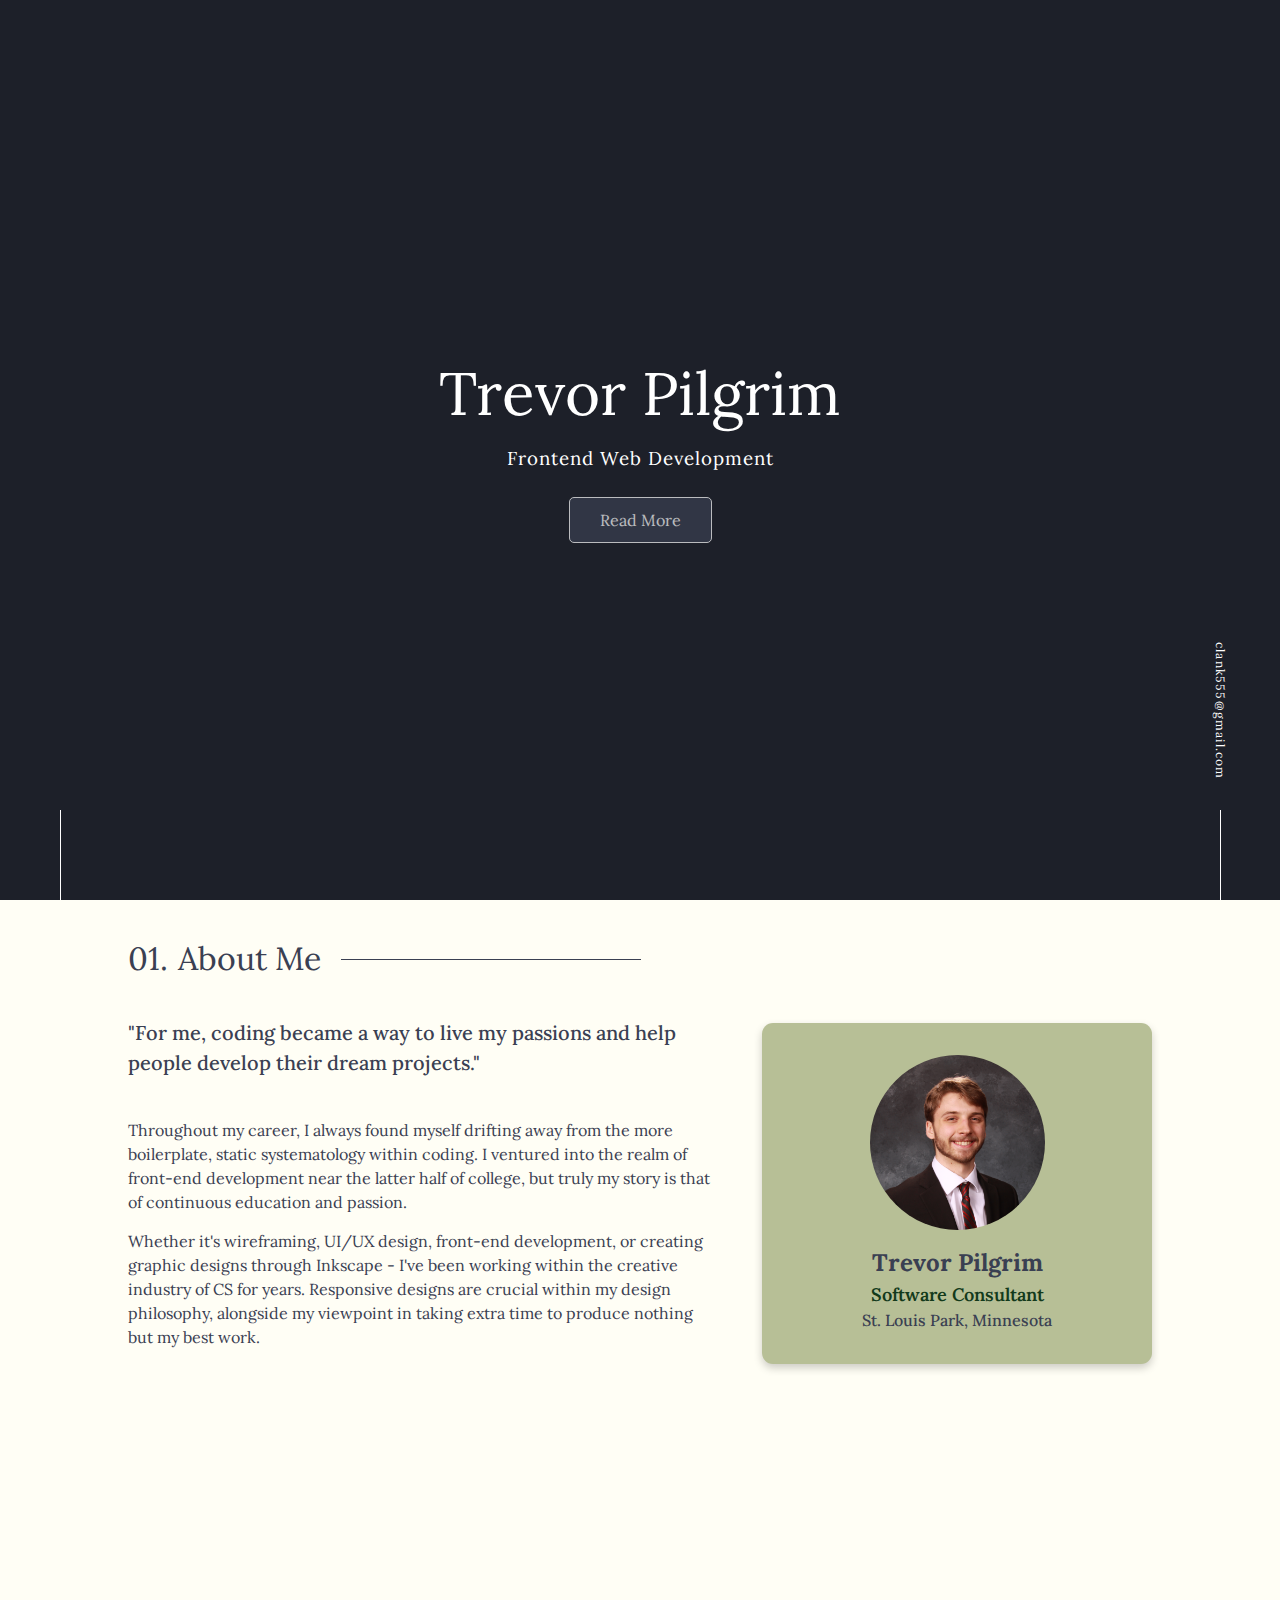
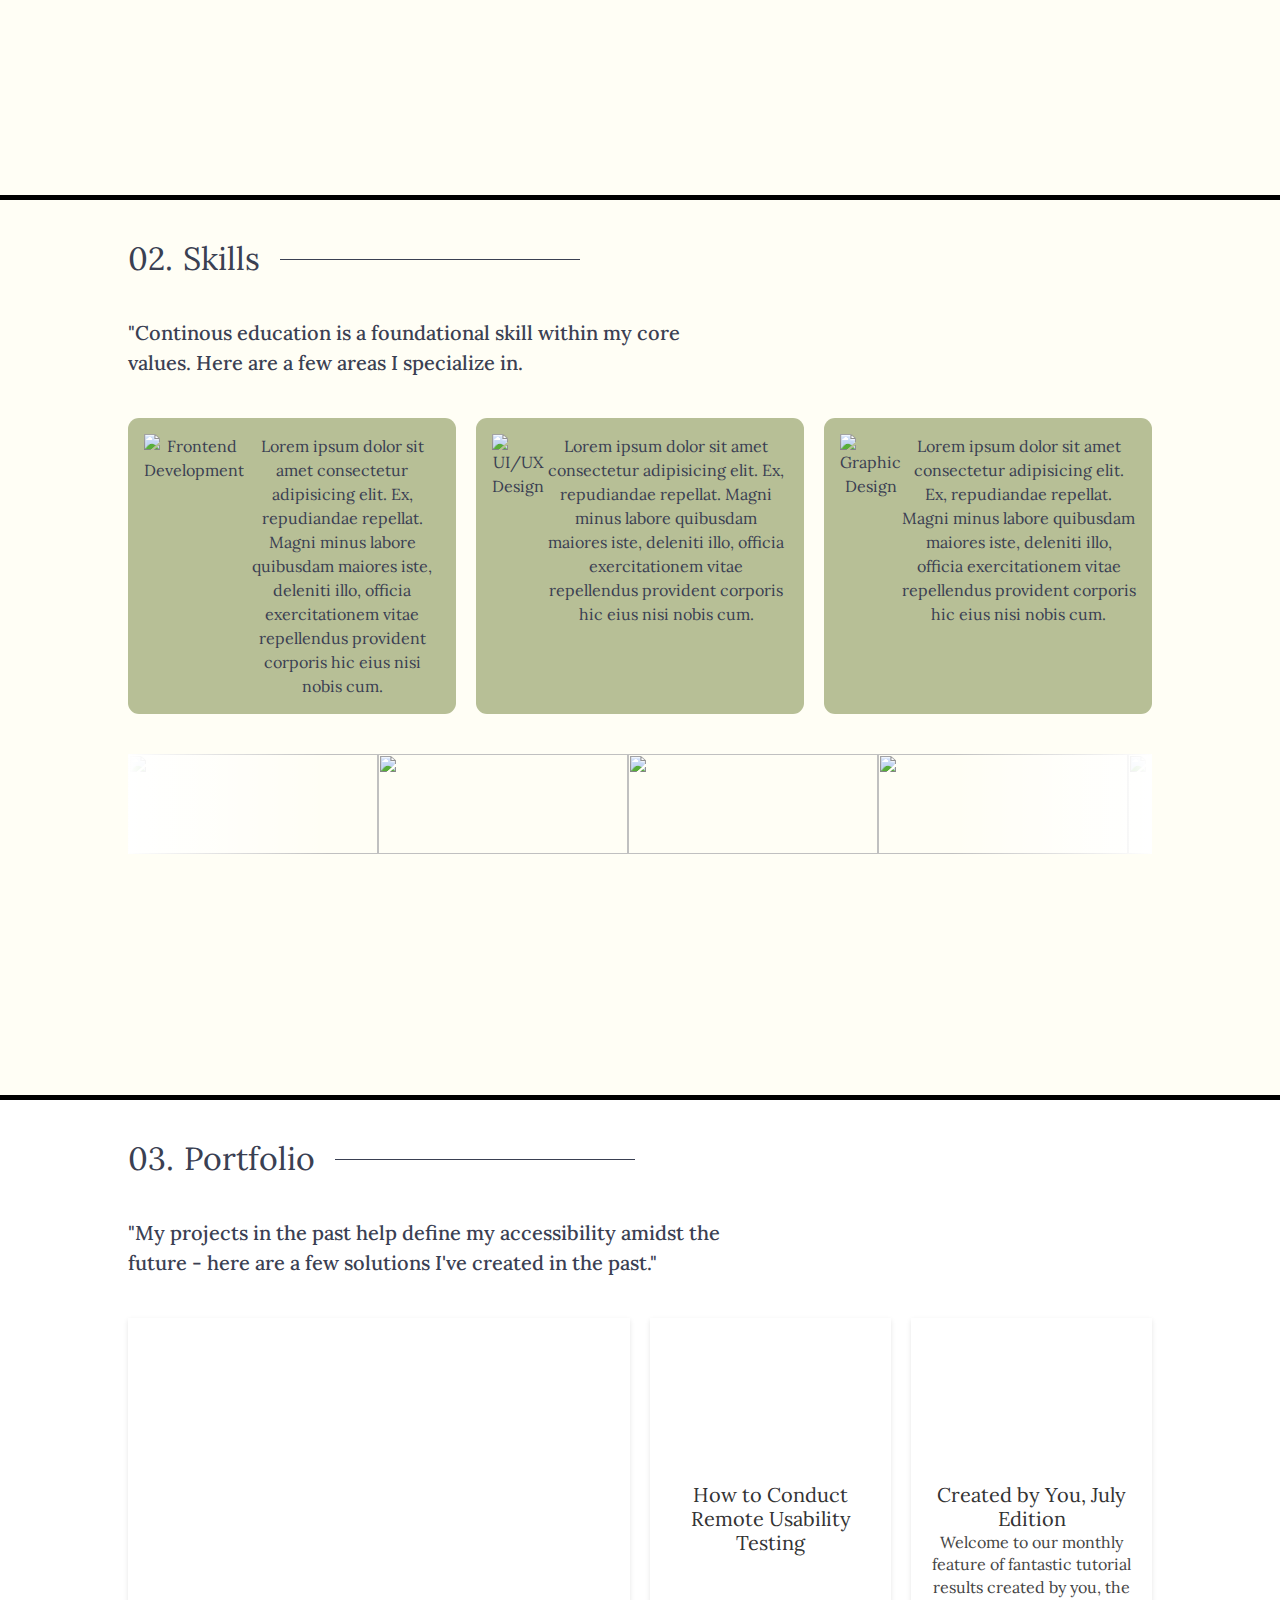
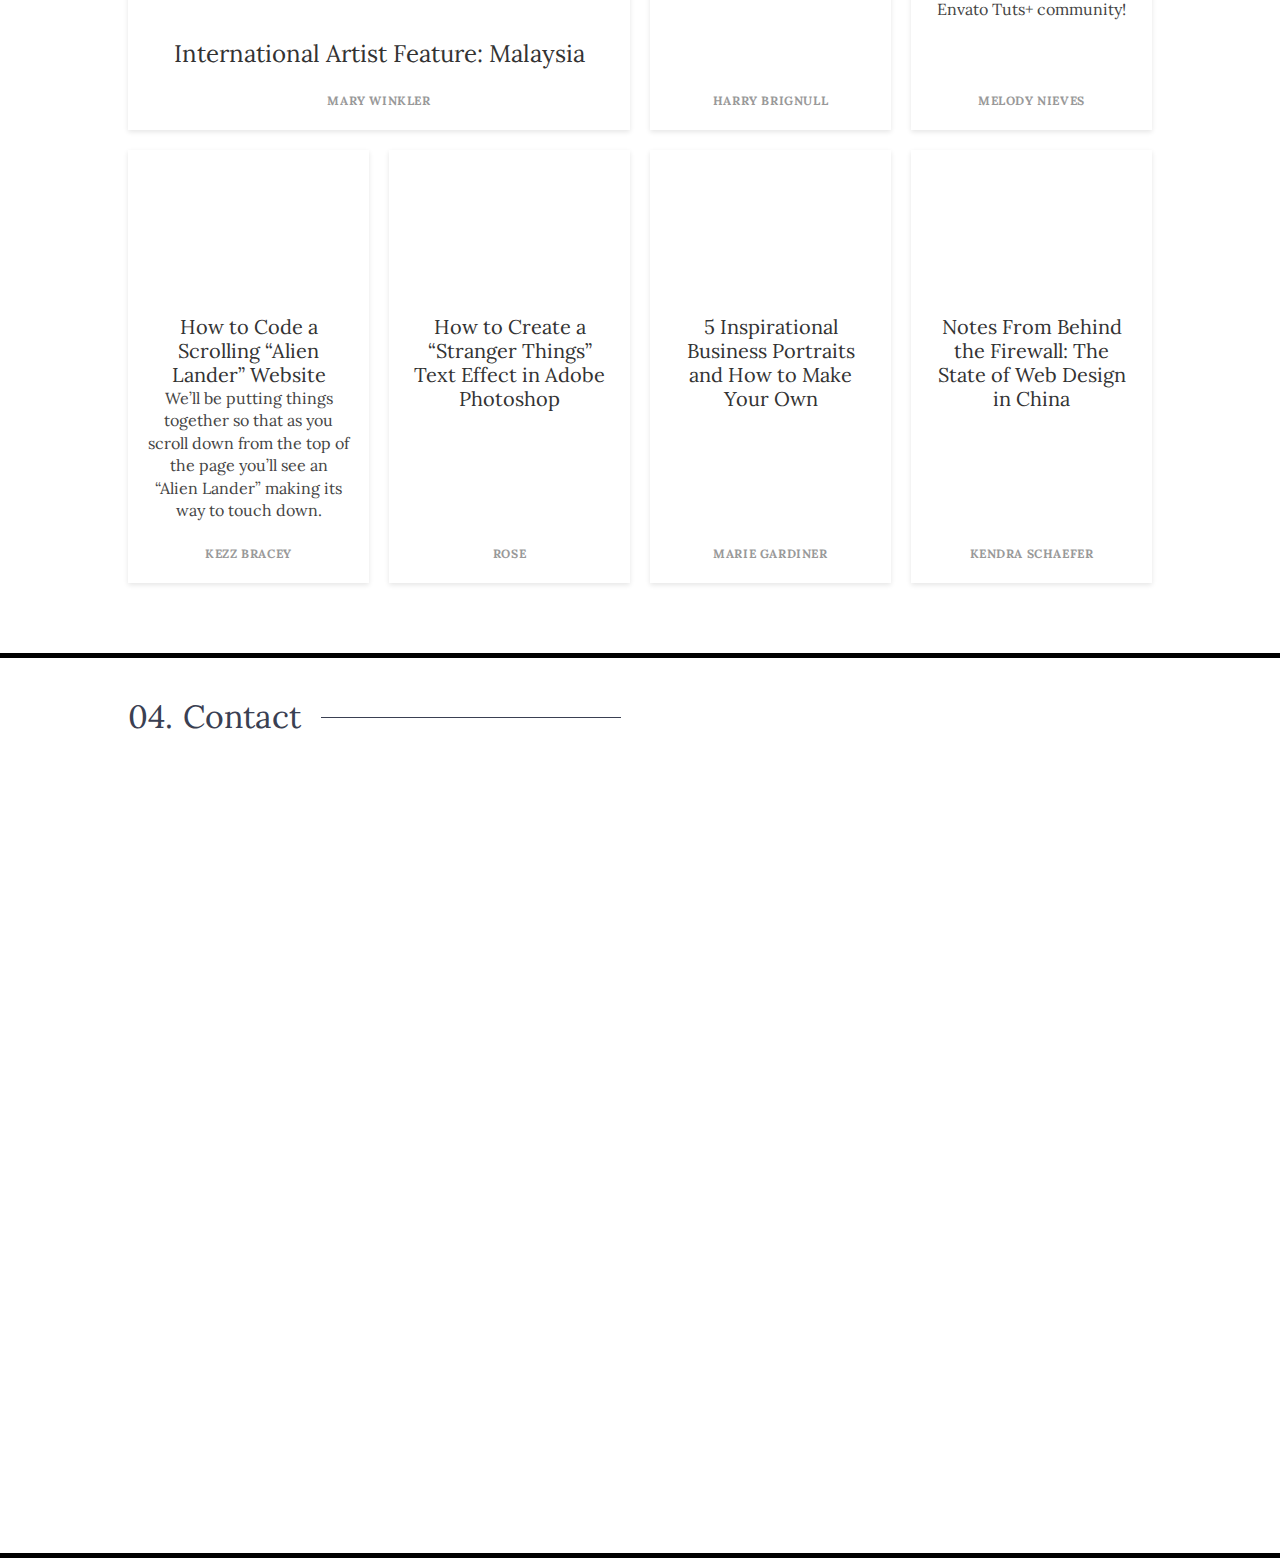
==== commit fa87c6bc: "Stored Flex Card Component & Added Infinite Carousel" ====
--- a/index.html
+++ b/index.html
@@ -168,70 +168,100 @@
           </blockquote>
 
           <!-- Skill Cards -->
-          <div class="flex__cards__container">
-            <div class="flex__card active" style="--optionBackground:url(https://66.media.tumblr.com/6fb397d822f4f9f4596dff2085b18f2e/tumblr_nzsvb4p6xS1qho82wo1_1280.jpg);">
-              <div class="shadow"></div>
-              <div class="label">
-                <div class="icon">
-                  <i class="uil uil-arrow"></i>
-                </div>
-                <div class="info">
-                  <div class="main">Frontend Development</div>
-                  <div class="sub">Full Scale Implementations</div>
-                </div>
-              </div>
-            </div>
-            <div class="flex__card" style="--optionBackground:url(https://66.media.tumblr.com/8b69cdde47aa952e4176b4200052abf4/tumblr_o51p7mFFF21qho82wo1_1280.jpg);">
-              <div class="shadow"></div>
-              <div class="label">
-                <div class="icon">
-                  <i class="uil uil-sim-card"></i>
-                </div>
-                <div class="info">
-                  <div class="main">UI/UX Design</div>
-                  <div class="sub">Intuitive Design Solutions</div>
-                </div>
-              </div>
-            </div>
-            <div class="flex__card" style="--optionBackground:url(https://66.media.tumblr.com/5af3f8303456e376ceda1517553ba786/tumblr_o4986gakjh1qho82wo1_1280.jpg);">
-              <div class="shadow"></div>
-              <div class="label">
-                <div class="icon">
-                  <i class="uil uil-palette"></i>
-                </div>
-                <div class="info">
-                  <div class="main">Graphic Design</div>
-                  <div class="sub">Creative Design Ideologies</div>
-                </div>
-              </div>
-            </div>
-            <div class="flex__card" style="--optionBackground:url(https://66.media.tumblr.com/5516a22e0cdacaa85311ec3f8fd1e9ef/tumblr_o45jwvdsL11qho82wo1_1280.jpg);">
-              <div class="shadow"></div>
-              <div class="label">
-                <div class="icon">
-                  <i class="uil uil-crop-alt"></i>
-                </div>
-                <div class="info">
-                  <div class="main">Website Mockups</div>
-                  <div class="sub">Responsive Wireframe Solutions</div>
-                </div>
-              </div>
-            </div>
-            <div class="flex__card" style="--optionBackground:url(https://66.media.tumblr.com/f19901f50b79604839ca761cd6d74748/tumblr_o65rohhkQL1qho82wo1_1280.jpg);">
-              <div class="shadow"></div>
-              <div class="label">
-                <div class="icon">
-                  <i class="uil uil-user"></i>
-                </div>
-                <div class="info">
-                  <div class="main">Clientele Facing</div>
-                  <div class="sub">Personable & Professional</div>
-                </div>
-              </div>
+          <div class="skill__cards__container">
+            <div class="skill__card">
+              <img src="" alt="Frontend Development">
+              <span>Lorem ipsum dolor sit amet consectetur 
+                adipisicing elit. Ex, repudiandae repellat. 
+                Magni minus labore quibusdam maiores iste, 
+                deleniti illo, officia exercitationem vitae 
+                repellendus provident corporis hic eius nisi 
+                nobis cum.</span>
+            </div>
+            <div class="skill__card">
+              <img src="" alt="UI/UX Design">
+              <span>Lorem ipsum dolor sit amet consectetur 
+                adipisicing elit. Ex, repudiandae repellat. 
+                Magni minus labore quibusdam maiores iste, 
+                deleniti illo, officia exercitationem vitae 
+                repellendus provident corporis hic eius nisi 
+                nobis cum.</span>
+            </div>
+            <div class="skill__card">
+              <img src="" alt="Graphic Design">
+              <span>Lorem ipsum dolor sit amet consectetur 
+                adipisicing elit. Ex, repudiandae repellat. 
+                Magni minus labore quibusdam maiores iste, 
+                deleniti illo, officia exercitationem vitae 
+                repellendus provident corporis hic eius nisi 
+                nobis cum.</span>
             </div>
           </div>
 
         </div>
+
+        <div class="slider">
+          <div class="slide-track">
+            <div class="slide">
+              <img src="https://s3-us-west-2.amazonaws.com/s.cdpn.io/557257/1.png" height="100" width="250" alt="" />
+            </div>
+            <div class="slide">
+              <img src="https://s3-us-west-2.amazonaws.com/s.cdpn.io/557257/2.png" height="100" width="250" alt="" />
+            </div>
+            <div class="slide">
+              <img src="https://s3-us-west-2.amazonaws.com/s.cdpn.io/557257/3.png" height="100" width="250" alt="" />
+            </div>
+            <div class="slide">
+              <img src="https://s3-us-west-2.amazonaws.com/s.cdpn.io/557257/4.png" height="100" width="250" alt="" />
+            </div>
+            <div class="slide">
+              <img src="https://s3-us-west-2.amazonaws.com/s.cdpn.io/557257/5.png" height="100" width="250" alt="" />
+            </div>
+            <div class="slide">
+              <img src="https://s3-us-west-2.amazonaws.com/s.cdpn.io/557257/6.png" height="100" width="250" alt="" />
+            </div>
+            <div class="slide">
+              <img src="https://s3-us-west-2.amazonaws.com/s.cdpn.io/557257/7.png" height="100" width="250" alt="" />
+            </div>
+            <div class="slide">
+              <img src="https://s3-us-west-2.amazonaws.com/s.cdpn.io/557257/1.png" height="100" width="250" alt="" />
+            </div>
+            <div class="slide">
+              <img src="https://s3-us-west-2.amazonaws.com/s.cdpn.io/557257/2.png" height="100" width="250" alt="" />
+            </div>
+            <div class="slide">
+              <img src="https://s3-us-west-2.amazonaws.com/s.cdpn.io/557257/3.png" height="100" width="250" alt="" />
+            </div>
+            <div class="slide">
+              <img src="https://s3-us-west-2.amazonaws.com/s.cdpn.io/557257/4.png" height="100" width="250" alt="" />
+            </div>
+            <div class="slide">
+              <img src="https://s3-us-west-2.amazonaws.com/s.cdpn.io/557257/5.png" height="100" width="250" alt="" />
+            </div>
+            <div class="slide">
+              <img src="https://s3-us-west-2.amazonaws.com/s.cdpn.io/557257/6.png" height="100" width="250" alt="" />
+            </div>
+            <div class="slide">
+              <img src="https://s3-us-west-2.amazonaws.com/s.cdpn.io/557257/7.png" height="100" width="250" alt="" />
+            </div>
+          </div>
+        </div>
+
+        <!-- <div class="skill__carousel">
+          <img src="" alt="Html">
+          <img src="" alt="Css">
+          <img src="" alt="JavaScript">
+          <img src="" alt="React">
+          <img src="" alt="Vue.js">
+          <img src="" alt="Svelte">
+          <img src="" alt="Angular">
+          <img src="" alt="Bootstrap">
+          <img src="" alt="Tailwind">
+          <img src="" alt="Sass">
+          <img src="" alt="Figma">
+          <img src="" alt="Inkscape">
+          <img src="" alt="Gimp 2">
+        </div> -->
         
       </section>
 
--- a/CSS/style.css
+++ b/CSS/style.css
@@ -28,6 +28,7 @@
 body {
   font-family: 'Lora', serif;
 	line-height: 1.5;
+  counter-reset: section;
 }
 
 a {
@@ -257,7 +258,7 @@
   counter-increment: section 1;
   content: "0" counter(section) ".";
   margin-right: 10px;
-  font-size: clamp(24px,3vw,32px);
+  font-size: clamp(26px,5vw,32px);
   font-weight: 400;
 }
 
@@ -339,6 +340,13 @@
 .profile__content {
   display: flex;
   flex-direction: column;
+  justify-content: center;
+  height: auto;
+  margin-top: -95px;
+  padding: 15px 0 30px 0;
+  border-radius: 11px;
+  background-color: #b7bf96;
+  box-shadow: 0 4px 8px 0 rgb(0 0 0 / 20%)
 }
 
 .profile__content img {
@@ -356,8 +364,9 @@
 }
 
 .profile__job {
-  color: #127225;
+  color: #133a1b;
   font-weight: 600;
+  font-size: 18px;
 }
 
 .profile__location {
@@ -368,6 +377,9 @@
   .profile__information {
     display: flex;
     flex-direction: column-reverse;
+  }
+  .profile__content {
+    margin-top: 0px;
   }
 }
 
@@ -419,196 +431,91 @@
 }
 
 /* <!-- ======================== SKILLS ======================== --> */
-/* < - - - Expanding Flex Cards - - - > */
-.flex__cards__container {
+/* Skill Cards */
+#skills{
+  background-color: var(--section-cream)
+}
+
+#skills .section__content {
+  display: flex;
+  flex-direction: column;
+}
+
+.skill__cards__container {
+  max-width: 1240px;
+  padding: 0 0 40px 0;
+  margin: 0 auto;
+  display: grid;
+  grid-template-columns: repeat(3, 1fr);
+  grid-template-rows: auto;
+  grid-gap: 20px;
+}
+
+.skill__card {
   display: flex;
   flex-direction: row;
-  align-items: stretch;
+  padding: 1rem;
+  border-radius: 11px;
+  background-color: #b7bf96;
+}
+
+.skill__carousel {
+  width: 100%;
+}
+
+@-webkit-keyframes scroll {
+  0% {
+    transform: translateX(0);
+  }
+  100% {
+    transform: translateX(calc(-250px * 7));
+  }
+}
+
+@keyframes scroll {
+  0% {
+    transform: translateX(0);
+  }
+  100% {
+    transform: translateX(calc(-250px * 7));
+  }
+}
+.slider {
+  height: 100px;
+  margin: auto;
   overflow: hidden;
-  min-width: 600px;
-  max-width: 900px;
-  width: calc(100% - 100px);
-  height: 400px;
-  margin: 40px auto 0px auto;
-  padding: 10px;
-}
-
-.flex__cards__container .flex__card {
-  position: relative;
-  overflow: hidden;
-  min-width: 60px;
-  margin: 10px;
-  background: var(--optionBackground, var(--defaultBackground, #e6e9ed));
-  background-size: auto 120%;
-  background-position: center;
-  cursor: pointer;
-  transition: 0.5s cubic-bezier(0.05, 0.61, 0.41, 0.95);
-  box-shadow: 0 4px 8px 0 rgba(0,0,0,0.2);
-  border: 1px solid var(--border-gray);
-}
-
-.flex__cards__container .flex__card:nth-child(1) {
-  --defaultBackground: #ed5565;
-}
-.flex__cards__container .flex__card:nth-child(2) {
-  --defaultBackground: #fc6e51;
-}
-.flex__cards__container .flex__card:nth-child(3) {
-  --defaultBackground: #ffce54;
-}
-.flex__cards__container .flex__card:nth-child(4) {
-  --defaultBackground: #2ecc71;
-}
-.flex__cards__container .flex__card:nth-child(5) {
-  --defaultBackground: #5d9cec;
-}
-.flex__cards__container .flex__card:nth-child(6) {
-  --defaultBackground: #ac92ec;
-}
-
-.flex__cards__container .flex__card.active {
-  flex-grow: 10000;
-  transform: scale(1);
-  max-width: 600px;
-  margin: 0px;
-  border-radius: 40px;
-  background-size: auto 100%;
-}
-
-.flex__cards__container .flex__card.active .shadow {
-  box-shadow: inset 0 -120px 120px -120px black, inset 0 -120px 120px -100px black;
-}
-
-.flex__cards__container .flex__card.active .label {
-  bottom: 20px;
-  left: 20px;
-}
-
-.flex__cards__container .flex__card.active .label .info > div {
-  left: 0px;
-  opacity: 1;
-}
-
-.flex__cards__container .flex__card.active .label .icon i {
-  font-size: 24px;
-}
-
-.flex__cards__container .flex__card:not(.active) {
-  flex-grow: 1;
-  border-radius: 30px;
-}
-
-.flex__cards__container .flex__card:not(.active) .shadow {
-  bottom: -40px;
-  box-shadow: inset 0 -120px 0px -120px black, inset 0 -120px 0px -100px black;
-}
-
-.flex__cards__container .flex__card:not(.active) .label {
-  bottom: 10px;
-  left: 10px;
-}
-
-.flex__cards__container .flex__card:not(.active) .label .info > div {
-  left: 20px;
-  opacity: 0;
-}
-
-.flex__cards__container .flex__card:not(.active) .label .icon i {
-  font-size: 20px;
-}
-
-.flex__cards__container .flex__card .shadow {
+  position: relative;
+  max-width: 1024px;
+  background-color: var(--section-cream);
+}
+.slider::before, .slider::after {
+  background: linear-gradient(to right, white 0%, rgba(255, 255, 255, 0) 100%);
+  content: "";
+  height: 100px;
   position: absolute;
-  bottom: 0px;
-  left: 0px;
-  right: 0px;
-  height: 120px;
-  transition: 0.5s cubic-bezier(0.05, 0.61, 0.41, 0.95);
-}
-
-.flex__cards__container .flex__card .label {
-  display: flex;
-  position: absolute;
-  right: 0px;
-  height: 40px;
-  transition: 0.5s cubic-bezier(0.05, 0.61, 0.41, 0.95);
-}
-
-.flex__cards__container .flex__card .label .icon {
-  display: flex;
-  flex-direction: row;
-  justify-content: center;
-  align-items: center;
-  min-width: 40px;
-  max-width: 40px;
-  height: 40px;
-  border-radius: 100%;
-  background-color: white;
-  color: var(--defaultBackground);
-}
-
-.flex__cards__container .flex__card .label .info {
-  display: flex;
-  flex-direction: column;
-  justify-content: center;
-  margin-left: 10px;
-  color: white;
-  white-space: pre;
-}
-
-.flex__cards__container .flex__card .label .info > div {
-  position: relative;
-  transition: 0.5s cubic-bezier(0.05, 0.61, 0.41, 0.95), opacity 0.5s ease-out;
-}
-
-.flex__cards__container .flex__card .label .info .main {
-  font-weight: bold;
-  font-size: 1.2rem;
-}
-
-.flex__cards__container .flex__card .label .info .sub {
-  transition-delay: 0.1s;
-}
-
-
-/* < - - - Media Breakpoints - - - > */
-/* Stack Cards */
-@media (max-width: 768px){
-  .flex__cards__container{
-    flex-direction: column;
-  }
-  .flex__cards__container .flex__card{
-    min-height: 60px;
-    background-size: auto;
-  }
-  .flex__cards__container .flex__card.active{
-    background-size: auto;
-  }
-}
-
-@media screen and (max-width: 718px) {
-  .flex__cards__container {
-    min-width: 520px;
-  }
-}
-
-@media screen and (max-width: 638px) {
-  .flex__cards__container {
-    min-width: 440px;
-  }
-}
-
-@media screen and (max-width: 558px) {
-  .flex__cards__container {
-    min-width: 360px;
-  }
-}
-
-@media screen and (max-width: 478px) {
-  .flex__cards__container {
-    min-width: 280px;
-  }
-}
+  width: 200px;
+  z-index: 2;
+}
+.slider::after {
+  right: 0;
+  top: 0;
+  transform: rotateZ(180deg);
+}
+.slider::before {
+  left: 0;
+  top: 0;
+}
+.slider .slide-track {
+  -webkit-animation: scroll 40s linear infinite;
+          animation: scroll 40s linear infinite;
+  display: flex;
+  width: calc(250px * 14);
+}
+.slider .slide {
+  height: 100px;
+  width: 250px;
+}
+
 /* <!-- ======================== PORTFOLIO ======================== --> */
 /* Card Grid */
 .project__cards__container {
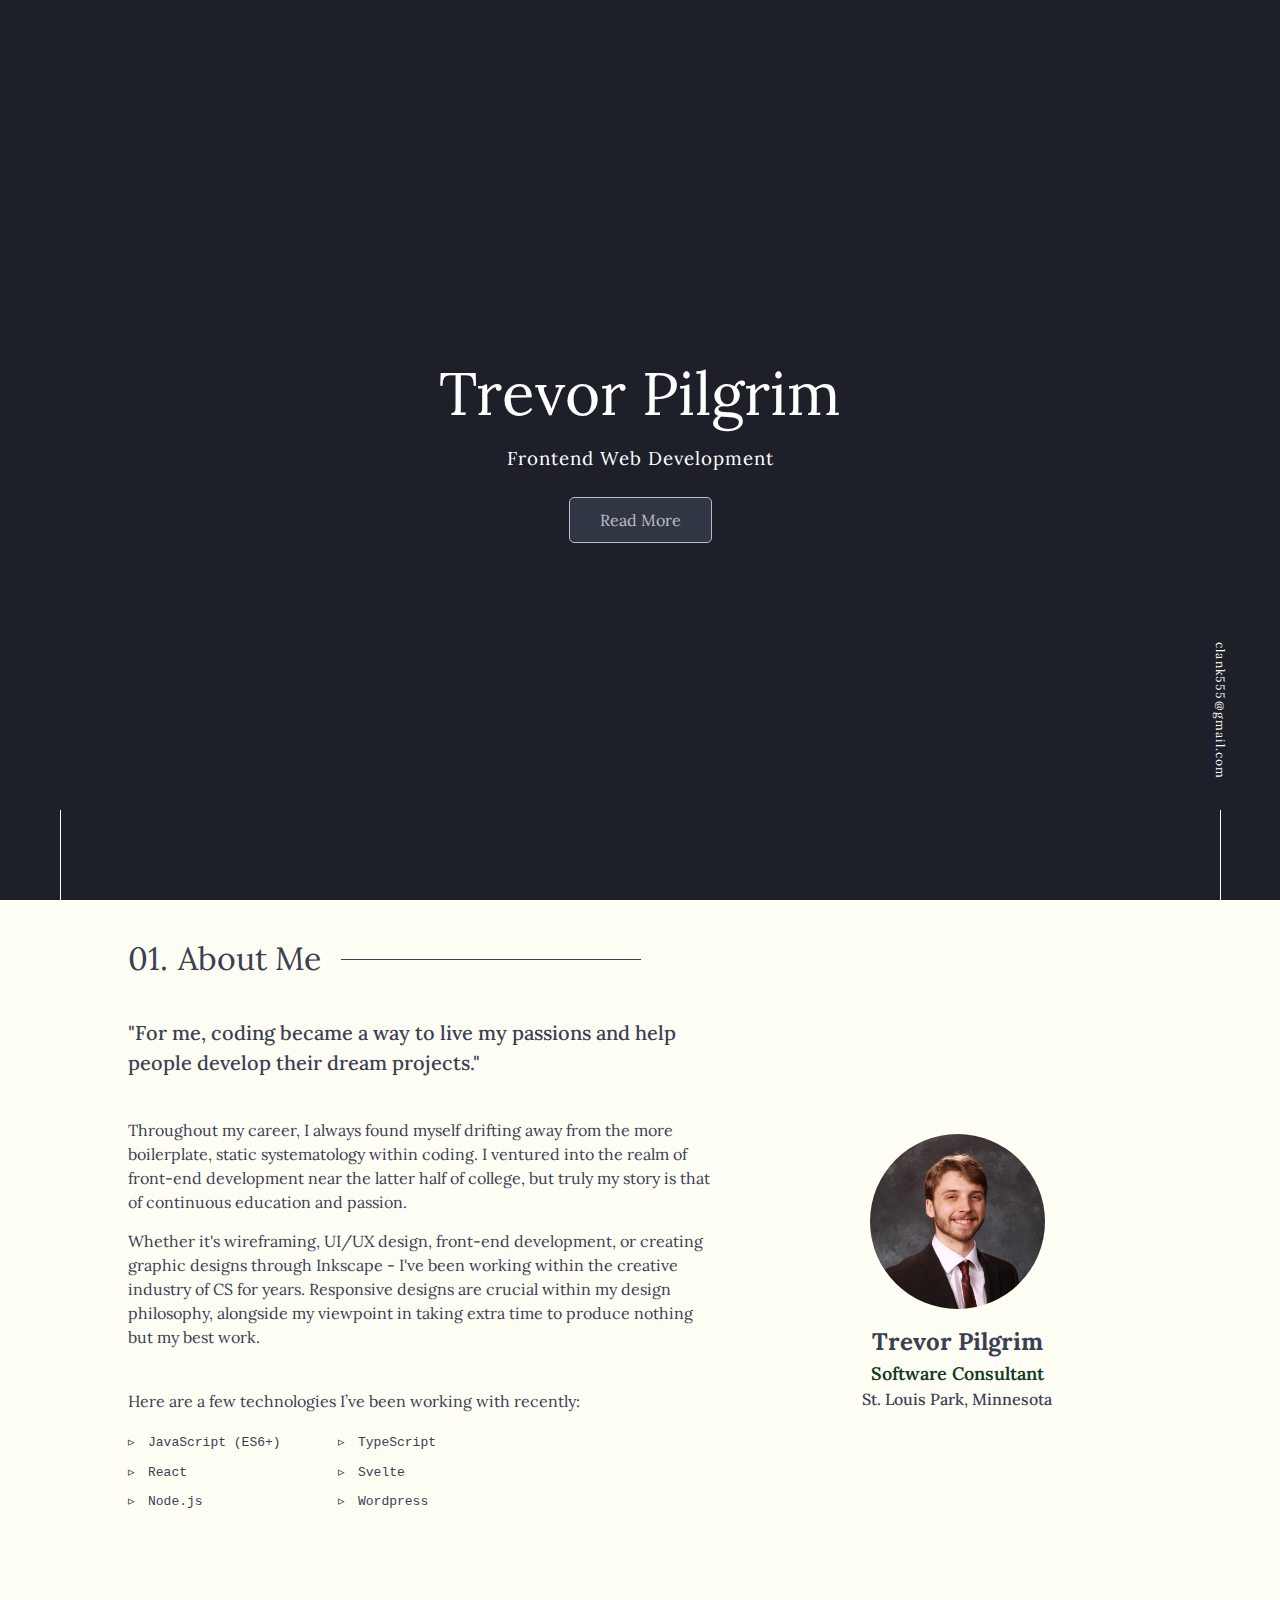
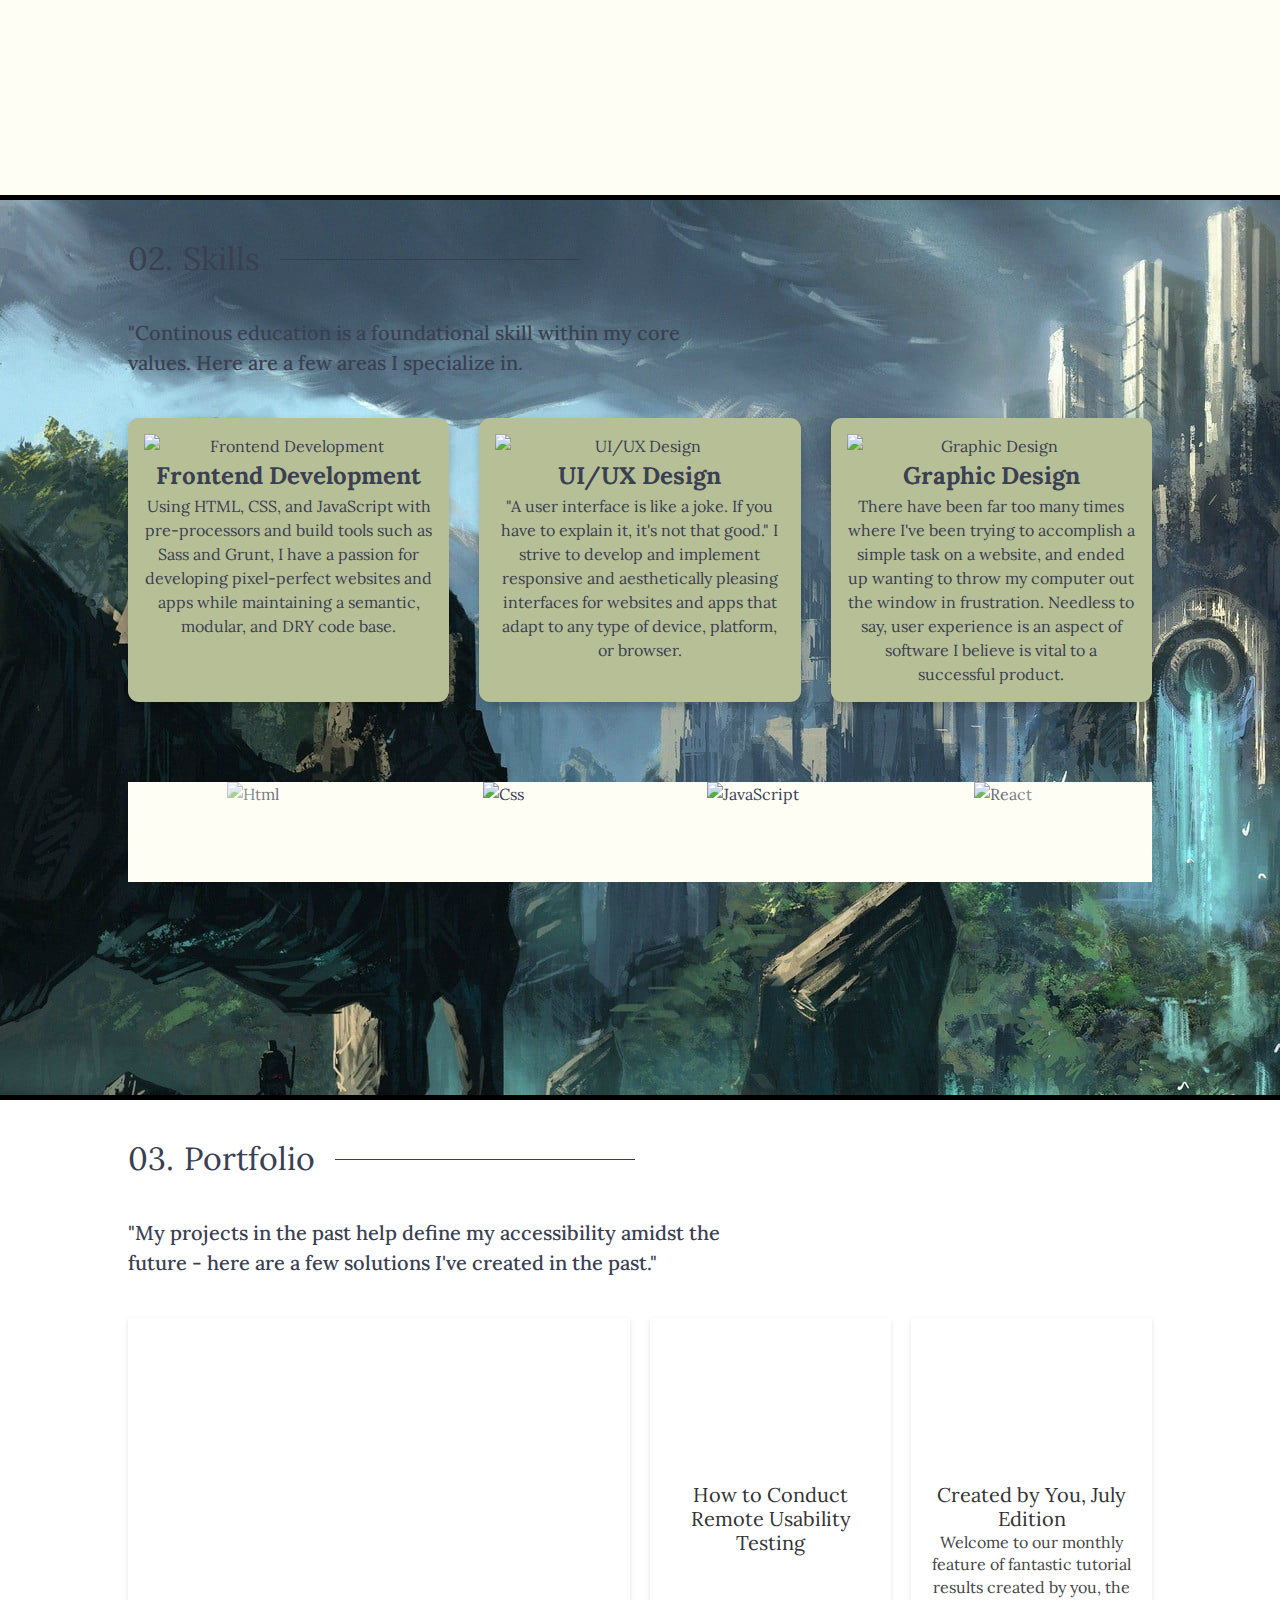
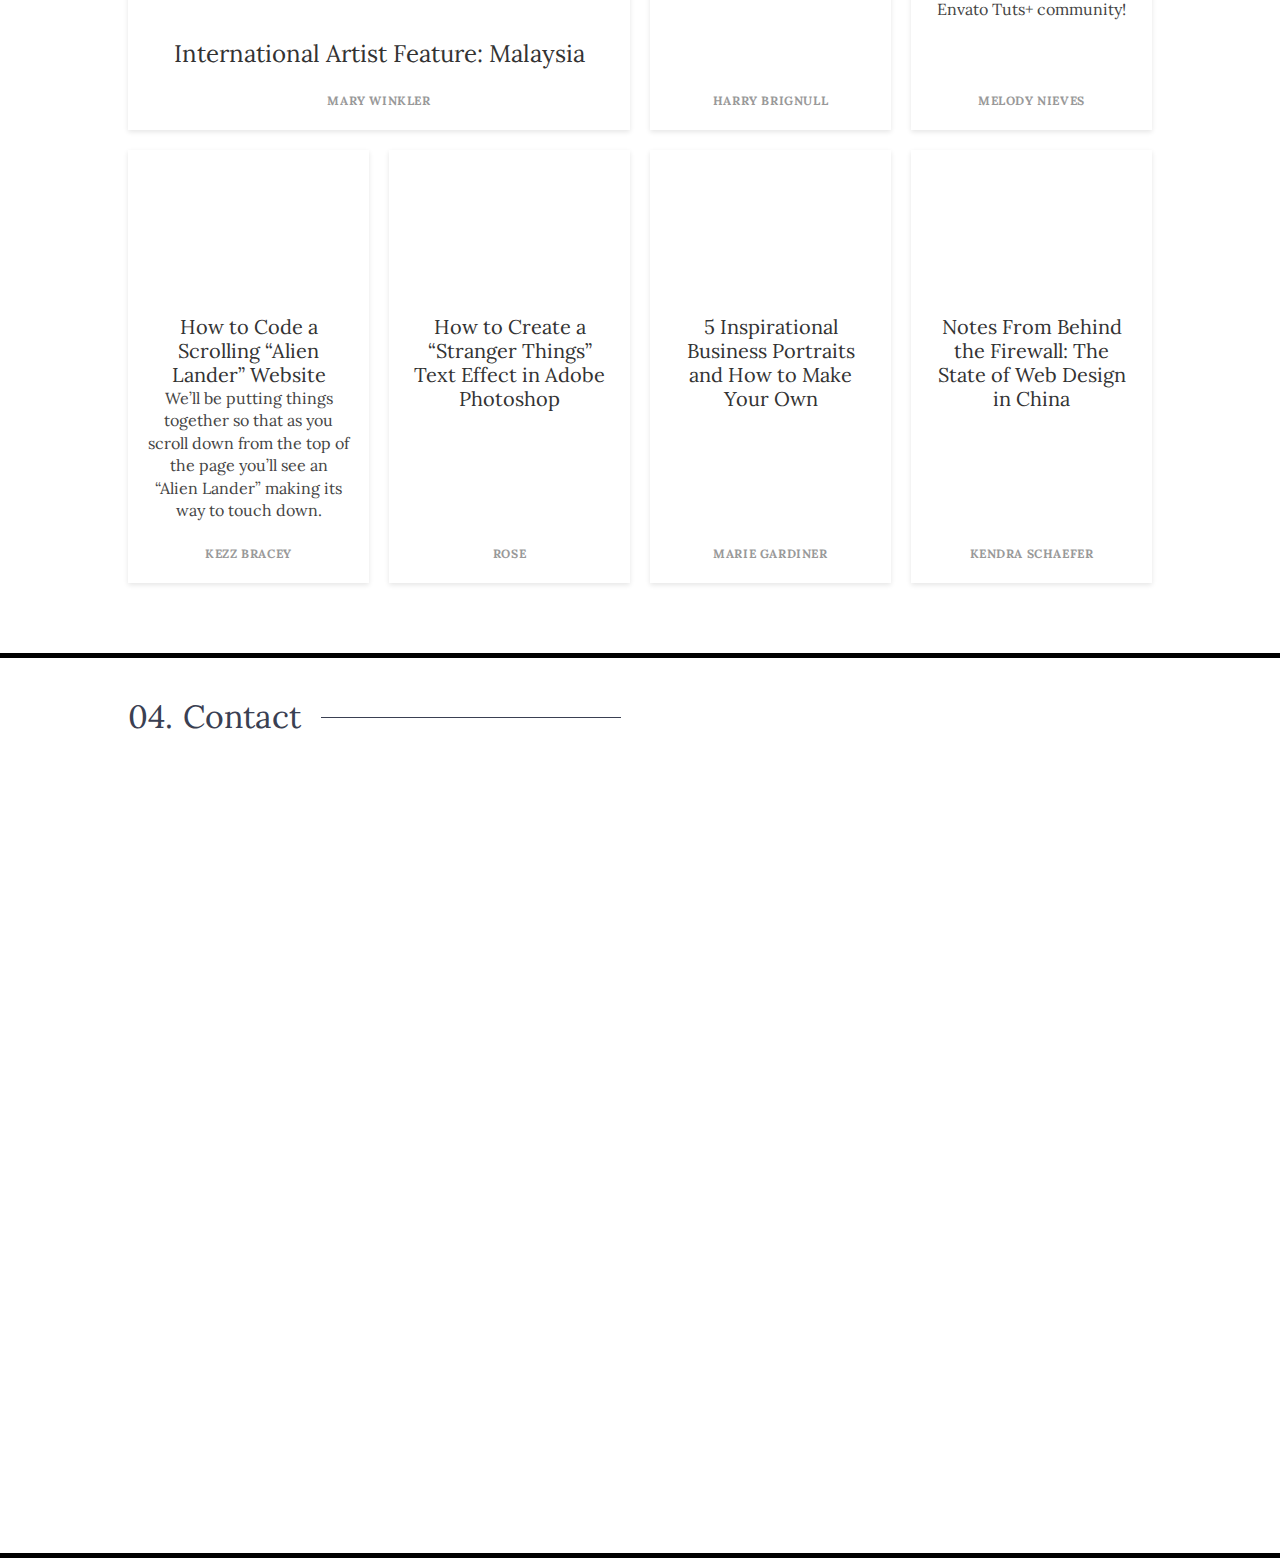
==== commit 981161c3: "Updated Skills Section & Added Background Image" ====
--- a/index.html
+++ b/index.html
@@ -25,7 +25,25 @@
     
     <!-- ======================== NAVIGATION ======================== -->
     <header>
-      <nav></nav>
+
+      <!-- Desktop Navigation -->
+      <nav id="dot-nav">
+        <ul>
+          <li class="dot-container"><a href="#home">
+            <span class="dot"></span><span class="dot-label">Home</span></a></li>
+          <li class="dot-container"><a href="#about">
+            <span class="dot"></span><span class="dot-label">About</span></a></li>
+          <li class="dot-container"><a href="#skills">
+            <span class="dot"></span><span class="dot-label">Skills</span></a></li>
+          <li class="dot-container"><a href="#portfolio">
+            <span class="dot"></span><span class="dot-label">Portfolio</span></a></li>
+          <li class="dot-container"><a href="#contact">
+            <span class="dot"></span><span class="dot-label">Contact</span></a></li>
+        </ul>
+      </nav>
+
+      <!-- Mobile Navigation -->
+
     </header>
 
     <!-- ======================== SIDE PANELS ======================== -->
@@ -118,21 +136,17 @@
                 are crucial within my design philosophy, alongside my viewpoint 
                 in taking extra time to produce nothing but my best work.
               </p>
-              <!-- <p>
-                Currently, I work as a Software Consultant at 
-                <a href="https://fishbowlsolutions.com/" target="_blank">
-                  <mark>Fishbowl Solutions</mark></a> 
-                in St. Louis Park, Minnesota. I graduated with my Bachelor's Degree 
-                in Computer Science from 
-                <a href="https://www.stthomas.edu/" target="_blank">
-                  <mark>The University of St. Thomas</mark></a> 
-                in 2021, and previously interned at 
-                <a href="https://www.quadplus.com/" target="_blank">
-                <mark>Quad Plus LLC</mark></a> and 
-                <a href="https://srswebsolutions.com/" target="_blank">
-                  <mark>SRS Web Solutions</mark></a>. 
-              </p> -->
-              
+              <p style="margin-top: 40px;">
+                Here are a few technologies I’ve been working with recently:
+              </p>
+              <ul class="profile__hobbies">
+                <li>JavaScript (ES6+)</li>
+                <li>TypeScript</li>
+                <li>React</li>
+                <li>Svelte</li>
+                <li>Node.js</li>
+                <li>Wordpress</li>
+              </ul>
             </div>
     
             <figure class="profile__content">
@@ -171,30 +185,30 @@
           <div class="skill__cards__container">
             <div class="skill__card">
               <img src="" alt="Frontend Development">
-              <span>Lorem ipsum dolor sit amet consectetur 
-                adipisicing elit. Ex, repudiandae repellat. 
-                Magni minus labore quibusdam maiores iste, 
-                deleniti illo, officia exercitationem vitae 
-                repellendus provident corporis hic eius nisi 
-                nobis cum.</span>
+              <h2>Frontend Development</h2>
+              <span>Using HTML, CSS, and JavaScript with 
+                pre-processors and build tools such as Sass 
+                and Grunt, I have a passion for developing 
+                pixel-perfect websites and apps while maintaining 
+                a semantic, modular, and DRY code base.</span>
             </div>
             <div class="skill__card">
               <img src="" alt="UI/UX Design">
-              <span>Lorem ipsum dolor sit amet consectetur 
-                adipisicing elit. Ex, repudiandae repellat. 
-                Magni minus labore quibusdam maiores iste, 
-                deleniti illo, officia exercitationem vitae 
-                repellendus provident corporis hic eius nisi 
-                nobis cum.</span>
+              <h2>UI/UX Design</h2>
+              <span>"A user interface is like a joke. If you have 
+                to explain it, it's not that good." I strive to 
+                develop and implement responsive and aesthetically 
+                pleasing interfaces for websites and apps that adapt 
+                to any type of device, platform, or browser.</span>
             </div>
             <div class="skill__card">
               <img src="" alt="Graphic Design">
-              <span>Lorem ipsum dolor sit amet consectetur 
-                adipisicing elit. Ex, repudiandae repellat. 
-                Magni minus labore quibusdam maiores iste, 
-                deleniti illo, officia exercitationem vitae 
-                repellendus provident corporis hic eius nisi 
-                nobis cum.</span>
+              <h2>Graphic Design</h2>
+              <span>There have been far too many times where I've been 
+                trying to accomplish a simple task on a website, and 
+                ended up wanting to throw my computer out the window in 
+                frustration. Needless to say, user experience is an aspect 
+                of software I believe is vital to a successful product.</span>
             </div>
           </div>
 
@@ -202,67 +216,144 @@
 
         <div class="slider">
           <div class="slide-track">
-            <div class="slide">
-              <img src="https://s3-us-west-2.amazonaws.com/s.cdpn.io/557257/1.png" height="100" width="250" alt="" />
-            </div>
-            <div class="slide">
-              <img src="https://s3-us-west-2.amazonaws.com/s.cdpn.io/557257/2.png" height="100" width="250" alt="" />
-            </div>
-            <div class="slide">
-              <img src="https://s3-us-west-2.amazonaws.com/s.cdpn.io/557257/3.png" height="100" width="250" alt="" />
-            </div>
-            <div class="slide">
-              <img src="https://s3-us-west-2.amazonaws.com/s.cdpn.io/557257/4.png" height="100" width="250" alt="" />
-            </div>
-            <div class="slide">
-              <img src="https://s3-us-west-2.amazonaws.com/s.cdpn.io/557257/5.png" height="100" width="250" alt="" />
-            </div>
-            <div class="slide">
-              <img src="https://s3-us-west-2.amazonaws.com/s.cdpn.io/557257/6.png" height="100" width="250" alt="" />
-            </div>
-            <div class="slide">
-              <img src="https://s3-us-west-2.amazonaws.com/s.cdpn.io/557257/7.png" height="100" width="250" alt="" />
-            </div>
-            <div class="slide">
-              <img src="https://s3-us-west-2.amazonaws.com/s.cdpn.io/557257/1.png" height="100" width="250" alt="" />
-            </div>
-            <div class="slide">
-              <img src="https://s3-us-west-2.amazonaws.com/s.cdpn.io/557257/2.png" height="100" width="250" alt="" />
-            </div>
-            <div class="slide">
-              <img src="https://s3-us-west-2.amazonaws.com/s.cdpn.io/557257/3.png" height="100" width="250" alt="" />
-            </div>
-            <div class="slide">
-              <img src="https://s3-us-west-2.amazonaws.com/s.cdpn.io/557257/4.png" height="100" width="250" alt="" />
-            </div>
-            <div class="slide">
-              <img src="https://s3-us-west-2.amazonaws.com/s.cdpn.io/557257/5.png" height="100" width="250" alt="" />
-            </div>
-            <div class="slide">
-              <img src="https://s3-us-west-2.amazonaws.com/s.cdpn.io/557257/6.png" height="100" width="250" alt="" />
-            </div>
-            <div class="slide">
-              <img src="https://s3-us-west-2.amazonaws.com/s.cdpn.io/557257/7.png" height="100" width="250" alt="" />
-            </div>
+
+            <!-- Loop #1 -->
+            <div class="slide">
+              <img 
+                src="https://cdn.jsdelivr.net/gh/devicons/devicon/icons/html5/html5-original.svg"
+                alt="Html">
+            </div>
+            <div class="slide">
+              <img 
+                src="https://cdn.jsdelivr.net/gh/devicons/devicon/icons/css3/css3-original.svg"
+                alt="Css">
+            </div>
+            <div class="slide">
+              <img 
+                src="https://cdn.jsdelivr.net/gh/devicons/devicon/icons/javascript/javascript-original.svg"
+                alt="JavaScript">
+            </div>
+            <div class="slide">
+              <img 
+                src="https://cdn.jsdelivr.net/gh/devicons/devicon/icons/react/react-original.svg"
+                alt="React">
+            </div>
+            <div class="slide">
+              <img 
+                src="https://cdn.jsdelivr.net/gh/devicons/devicon/icons/vuejs/vuejs-original.svg"
+                alt="Vue.js">
+            </div>
+            <div class="slide">
+              <img 
+                src="https://cdn.jsdelivr.net/gh/devicons/devicon/icons/svelte/svelte-original.svg"
+                alt="Svelte">
+            </div>
+            <div class="slide">
+              <img 
+                src="https://cdn.jsdelivr.net/gh/devicons/devicon/icons/angularjs/angularjs-original.svg"
+                alt="Angular">
+            </div>
+            <div class="slide">
+              <img 
+                src="https://cdn.jsdelivr.net/gh/devicons/devicon/icons/bootstrap/bootstrap-original.svg"
+                alt="Bootstrap">
+            </div>
+            <div class="slide">
+              <img 
+                src="https://cdn.jsdelivr.net/gh/devicons/devicon/icons/tailwindcss/tailwindcss-plain.svg"
+                alt="Tailwind">
+            </div>
+            <div class="slide">
+              <img 
+                src="https://cdn.jsdelivr.net/gh/devicons/devicon/icons/sass/sass-original.svg"
+                alt="Sass">
+            </div>
+            <div class="slide">
+              <img 
+                src="https://www.vectorlogo.zone/logos/figma/figma-icon.svg"
+                alt="Figma">
+            </div>
+            <div class="slide">
+              <img 
+                src="https://www.vectorlogo.zone/logos/inkscape/inkscape-icon.svg"
+                alt="Inkscape">
+            </div>
+            <div class="slide">
+              <img 
+                src="https://www.vectorlogo.zone/logos/gimp/gimp-icon.svg"
+                alt="Gimp 2">
+            </div>
+
+            <!-- Loop #2 -->
+            <div class="slide">
+              <img 
+                src="https://cdn.jsdelivr.net/gh/devicons/devicon/icons/html5/html5-original.svg"
+                alt="Html">
+            </div>
+            <div class="slide">
+              <img 
+                src="https://cdn.jsdelivr.net/gh/devicons/devicon/icons/css3/css3-original.svg"
+                alt="Css">
+            </div>
+            <div class="slide">
+              <img 
+                src="https://cdn.jsdelivr.net/gh/devicons/devicon/icons/javascript/javascript-original.svg"
+                alt="JavaScript">
+            </div>
+            <div class="slide">
+              <img 
+                src="https://cdn.jsdelivr.net/gh/devicons/devicon/icons/react/react-original.svg"
+                alt="React">
+            </div>
+            <div class="slide">
+              <img 
+                src="https://cdn.jsdelivr.net/gh/devicons/devicon/icons/vuejs/vuejs-original.svg"
+                alt="Vue.js">
+            </div>
+            <div class="slide">
+              <img 
+                src="https://cdn.jsdelivr.net/gh/devicons/devicon/icons/svelte/svelte-original.svg"
+                alt="Svelte">
+            </div>
+            <div class="slide">
+              <img 
+                src="https://cdn.jsdelivr.net/gh/devicons/devicon/icons/angularjs/angularjs-original.svg"
+                alt="Angular">
+            </div>
+            <div class="slide">
+              <img 
+                src="https://cdn.jsdelivr.net/gh/devicons/devicon/icons/bootstrap/bootstrap-original.svg"
+                alt="Bootstrap">
+            </div>
+            <div class="slide">
+              <img 
+                src="https://cdn.jsdelivr.net/gh/devicons/devicon/icons/tailwindcss/tailwindcss-plain.svg"
+                alt="Tailwind">
+            </div>
+            <div class="slide">
+              <img 
+                src="https://cdn.jsdelivr.net/gh/devicons/devicon/icons/sass/sass-original.svg"
+                alt="Sass">
+            </div>
+            <div class="slide">
+              <img 
+                src="https://www.vectorlogo.zone/logos/figma/figma-icon.svg"
+                alt="Figma">
+            </div>
+            <div class="slide">
+              <img 
+                src="https://www.vectorlogo.zone/logos/inkscape/inkscape-icon.svg"
+                alt="Inkscape">
+            </div>
+            <div class="slide">
+              <img 
+                src="https://www.vectorlogo.zone/logos/gimp/gimp-icon.svg"
+                alt="Gimp 2">
+            </div>
+
           </div>
         </div>
 
-        <!-- <div class="skill__carousel">
-          <img src="" alt="Html">
-          <img src="" alt="Css">
-          <img src="" alt="JavaScript">
-          <img src="" alt="React">
-          <img src="" alt="Vue.js">
-          <img src="" alt="Svelte">
-          <img src="" alt="Angular">
-          <img src="" alt="Bootstrap">
-          <img src="" alt="Tailwind">
-          <img src="" alt="Sass">
-          <img src="" alt="Figma">
-          <img src="" alt="Inkscape">
-          <img src="" alt="Gimp 2">
-        </div> -->
-        
       </section>
 
       <!-- ======================== PORTFOLIO ======================== -->
--- a/CSS/style.css
+++ b/CSS/style.css
@@ -1,14 +1,23 @@
-/* <!-- ======================== IMPORT FIELDS ======================== --> */
+/* <===============================================================> */
+/*                           IMPORT FIELDS                           */
+/* <===============================================================> */
+
 @import url('https://fonts.googleapis.com/css2?family=Lora:ital,wght@0,400;0,500;0,600;0,700;1,400;1,500;1,600;1,700&display=swap');
 
-/* <!-- ======================== CUSTOM VARIABLES ======================== --> */
+/* <===============================================================> */
+/*                          CUSTOM VARIABLES                         */
+/* <===============================================================> */
+
 :root {
 	--primary-color: #3a4052;
   --section-cream: #fffef5;
   --border-gray: #ebebeb;
 }
 
-/* <!-- ======================== CORE STYLES ======================== --> */
+/* <===============================================================> */
+/*                            CORE STYLES                            */
+/* <===============================================================> */
+
 * {
 	box-sizing: border-box;
   scroll-behavior: smooth;
@@ -16,8 +25,8 @@
 	padding: 0;
 
   /* Hide scrollbar for IE, Edge and Firefox */
-  -ms-overflow-style: none;  /* IE and Edge */
-  scrollbar-width: none;  /* Firefox */
+  -ms-overflow-style: none;   /* IE and Edge */
+  scrollbar-width: none;      /* Firefox */
 }
 
 /* Hide scrollbar for Chrome, Safari and Opera */
@@ -43,9 +52,97 @@
 	margin-bottom: 15px;
 }
 
-/* <!-- ======================== NAVIGATION ======================== --> */
-
-/* <!-- ======================== SIDE PANELS ======================== --> */
+ul {
+  list-style: none;
+  padding: 0;
+}
+
+/* <===============================================================> */
+/*                             NAVIGATION                            */
+/* <===============================================================> */
+
+/* ##################### */
+/*      Desktop Nav      */
+/* ##################### */
+#dot-nav{
+  position: fixed;
+  right: 34px;
+  z-index: 1;
+  top: 50%;
+  bottom: auto;
+  transform: translateY(-50%);
+  visibility: hidden;
+  opacity: 0;
+  transition: visibility 0s,opacity .5s ease;
+}
+
+#dot-nav.active {
+  visibility: visible;
+  opacity: 1;
+  transition: visibility 0s,opacity .5s ease;
+}
+
+.dot-container{
+  text-align: right;
+}
+
+.dot-container a{
+  display: inline-block;
+  -webkit-backface-visibility: hidden;
+}
+
+a.is-selected .dot{
+  background-color: #00b7c7;
+}
+
+.dot{
+  position: relative;
+  top: 7px;
+  height: 20px;
+  width: 20px;
+  border-radius: 50%;
+  background: rgba(255,255,255,.25);
+  transition: transform .2s,background-color .5s;
+  transform-origin: 50% 50%;
+}
+
+#dot-nav a span{
+  float: right;
+  display: inline-block;
+  transform: scale(.6);
+}
+
+.dot-label{
+  position: relative;
+  top: 3px;
+  padding: 0.4em 0.5em;
+  color: #f2f2f2;
+  font-family: Gotham,Helvetica,Arial,sans-serif;
+  font-size: 1em;
+  font-weight: 500;
+  text-transform: uppercase;
+  opacity: 0;
+  transition: transform .2s,opacity .2s;
+  transform-origin: 100% 50%;
+}
+
+/* ###################### */
+/*       Mobile Nav       */
+/* ###################### */
+
+/* ##################### */
+/*         MBK'S         */
+/* ##################### */
+@media only screen and (max-width: 768px){
+  #dot-nav{
+      display: none;
+  }
+}
+
+/* <===============================================================> */
+/*                             SIDE PANELS                           */
+/* <===============================================================> */
+
 .left,
 .right{
   width: 40px;
@@ -55,7 +152,9 @@
   color: #fff;
 }
 
-/* < - - - Left - - - > */
+/* ##################### */
+/*       LEFT LIST       */
+/* ##################### */
 .left{
   left: 40px;
   right: auto;
@@ -66,9 +165,7 @@
   flex-direction: column;
   -webkit-box-align: center;
   align-items: center;
-  margin: 0px;
-  padding: 0px;
-  list-style: none;
+  margin: 0;
 }
 
 .social__list li a{
@@ -93,7 +190,9 @@
   margin-bottom: 20px;
 }
 
-/* < - - - Right - - - > */
+/* ###################### */
+/*       RIGHT LIST       */
+/* ###################### */
 .right{
   left: auto;
   right: 40px;
@@ -123,7 +222,9 @@
   transform: translateY(-3px);
 }
 
-/* < - - - After - - - > */
+/* ####################### */
+/*          AFTER          */
+/* ####################### */
 .email__container:after,
 .social__list:after{
   content: "";
@@ -134,7 +235,9 @@
   background-color: #fff;
 }
 
-/* < - - - Media Breakpoints - - - > */
+/* ##################### */
+/*         MBK'S         */
+/* ##################### */
 @media (max-width: 1080px){
   .left{
     left: 20px;
@@ -153,7 +256,76 @@
   }
 }
 
-/* <!-- ======================== HOME ======================== --> */
+/* <===============================================================> */
+/*                            REUSABLE CODE                          */
+/* <===============================================================> */
+.section {
+  padding: 30px 50px;
+	text-align: center;
+  min-height: 100vh;
+  color: var(--primary-color);
+ 
+  /* Temporary Divider */
+  border-bottom: 5px solid black;
+}
+
+.section__content{
+  max-width: 1024px;
+  margin: auto;
+}
+
+.section__title {
+  display: flex;
+  -webkit-box-align: center;
+  align-items: center;
+  position: relative;
+  margin: 10px 0px 40px;
+  width: 100%;
+  font-size: clamp(26px,5vw,32px);
+  white-space: nowrap;
+}
+
+.section__title::before {
+  position: relative;
+  counter-increment: section 1;
+  content: "0" counter(section) ".";
+  margin-right: 10px;
+  font-size: clamp(26px,5vw,32px);
+  font-weight: 400;
+}
+
+.section__title::after {
+  content: "";
+  display: block;
+  position: relative;
+  width: 300px;
+  height: 1px;
+  margin-left: 20px;
+  background-color: var(--primary-color);
+}
+
+.section__subtitle {
+  font-size: 1.25rem;
+  font-weight: 500;
+	max-width: 600px;
+  text-align: start;
+  margin: auto auto 40px 0;
+}
+
+/* ##################### */
+/*         MBK'S         */
+/* ##################### */
+@media screen and (max-width: 768px) {
+  .section__subtitle {
+    text-align: center;
+    margin: auto auto 40px auto;
+  }
+}
+
+/* <===============================================================> */
+/*                                HOME                               */
+/* <===============================================================> */
+
 .showcase {
 	height: 100vh;
 	display: flex;
@@ -209,7 +381,9 @@
   font-weight: 400;
 }
 
-/* < - - - Call To Action Button - - - > */
+/* ###################### */
+/*       CTA Button       */
+/* ###################### */
 .btn {
 	display: inline-block;
 	padding: 10px 30px;
@@ -226,74 +400,17 @@
 	transform: scale(0.98);
 }
 
-/* <!-- ======================== REUSABLE CODE ======================== --> */
-.section {
-  padding: 30px 50px;
-	text-align: center;
-  min-height: 100vh;
-  color: var(--primary-color);
- 
-  /* Temporary Divider */
-  border-bottom: 5px solid black;
-}
-
-.section__content{
-  max-width: 1024px;
-  margin: auto;
-}
-
-.section__title {
-  display: flex;
-  -webkit-box-align: center;
-  align-items: center;
-  position: relative;
-  margin: 10px 0px 40px;
-  width: 100%;
-  font-size: clamp(26px,5vw,32px);
-  white-space: nowrap;
-}
-
-.section__title::before {
-  position: relative;
-  counter-increment: section 1;
-  content: "0" counter(section) ".";
-  margin-right: 10px;
-  font-size: clamp(26px,5vw,32px);
-  font-weight: 400;
-}
-
-.section__title::after {
-  content: "";
-  display: block;
-  position: relative;
-  width: 300px;
-  height: 1px;
-  margin-left: 20px;
-  background-color: var(--primary-color);
-}
-
-.section__subtitle {
-  font-size: 1.25rem;
-  font-weight: 500;
-	max-width: 600px;
-  text-align: start;
-  margin: auto auto 40px 0;
-}
-
-@media screen and (max-width: 768px) {
-  .section__subtitle {
-    text-align: center;
-    margin: auto auto 40px auto;
-  }
-}
-
-
-/* <!-- ======================== ABOUT ======================== --> */
+/* <===============================================================> */
+/*                                ABOUT                              */
+/* <===============================================================> */
+
 #about {
   background-color: var(--section-cream);
 }
 
-/* < - - - Profile Information - - - > */
+/* ###################### */
+/*      Profile Info      */
+/* ###################### */
 .profile__information {
   display: grid;
   grid-template-columns: 3fr 2fr;
@@ -337,6 +454,33 @@
   width: 100%;
 }
 
+.profile__hobbies {
+  display: grid;
+  grid-template-columns: repeat(2, minmax(140px, 200px));
+  gap: 0px 10px;
+  margin: 20px 0px 0px;
+}
+
+.profile__hobbies li {
+  position: relative;
+  margin-bottom: 10px;
+  padding-left: 20px;
+  font-family: monospace;
+  font-size: 13px;
+  text-align: start;
+}
+
+.profile__hobbies li::before {
+  content: "▹";
+  position: absolute;
+  color: #133a1b;
+  left: 0px;
+  font-size: 13px;
+  line-height: 12px;
+  top: 50%;
+  transform: translateY(-50%);
+}
+
 .profile__content {
   display: flex;
   flex-direction: column;
@@ -344,9 +488,6 @@
   height: auto;
   margin-top: -95px;
   padding: 15px 0 30px 0;
-  border-radius: 11px;
-  background-color: #b7bf96;
-  box-shadow: 0 4px 8px 0 rgb(0 0 0 / 20%)
 }
 
 .profile__content img {
@@ -373,17 +514,9 @@
   font-weight: 500;
 }
 
-@media screen and (max-width: 768px) {
-  .profile__information {
-    display: flex;
-    flex-direction: column-reverse;
-  }
-  .profile__content {
-    margin-top: 0px;
-  }
-}
-
-/* < - - - Campfire Knight - - - > */
+/* ##################### */
+/*       CF Knight       */
+/* ##################### */
 .campfire {
   background: var(--section-cream);
 }
@@ -404,8 +537,6 @@
 .campfire::before {
   box-shadow: 0px 168px #3c3d46, 0px 172px #3c3d46, 0px 176px #3c3d46, 4px 168px #3c3d46, 4px 172px #3c3d46, 4px 176px #3c3d46, 8px 168px #3c3d46, 8px 172px #3c3d46, 8px 176px #3c3d46, 12px 168px #3c3d46, 12px 172px #3c3d46, 12px 176px #3c3d46, 16px 168px #3c3d46, 16px 172px #3c3d46, 16px 176px #3c3d46, 20px 168px #3c3d46, 20px 172px #3c3d46, 20px 176px #3c3d46, 24px 168px #3c3d46, 24px 172px #3c3d46, 24px 176px #3c3d46, 28px 168px #3c3d46, 28px 172px #3c3d46, 28px 176px #3c3d46, 28px 180px #3c3d46, 32px 168px #3c3d46, 32px 172px #3c3d46, 32px 176px #3c3d46, 32px 180px #3c3d46, 36px 168px #3c3d46, 36px 172px #3c3d46, 36px 176px #3c3d46, 36px 180px #3c3d46, 36px 184px #3c3d46, 40px 168px #3c3d46, 40px 172px #3c3d46, 40px 176px #3c3d46, 40px 180px #3c3d46, 40px 184px #3c3d46, 44px 168px #3c3d46, 44px 172px #3c3d46, 44px 176px #3c3d46, 44px 180px #3c3d46, 44px 184px #3c3d46, 48px 164px #3c3d46, 48px 168px #3c3d46, 48px 172px #3c3d46, 48px 176px #3c3d46, 48px 180px #3c3d46, 48px 184px #3c3d46, 52px 164px #3c3d46, 52px 168px #3c3d46, 52px 172px #3c3d46, 52px 176px #3c3d46, 52px 180px #3c3d46, 52px 184px #3c3d46, 56px 164px #3c3d46, 56px 168px #3c3d46, 56px 172px #3c3d46, 56px 176px #3c3d46, 56px 180px #3c3d46, 56px 184px #3c3d46, 60px 164px #3c3d46, 60px 168px #3c3d46, 60px 172px #3c3d46, 60px 176px #3c3d46, 60px 180px #3c3d46, 60px 184px #3c3d46, 60px 196px #3c3d46, 64px 160px #3c3d46, 64px 164px #3c3d46, 64px 168px #3c3d46, 64px 172px #3c3d46, 64px 176px #3c3d46, 64px 180px #3c3d46, 64px 184px #3c3d46, 64px 196px #3c3d46, 68px 160px #3c3d46, 68px 164px #3c3d46, 68px 168px #3c3d46, 68px 172px #3c3d46, 68px 176px #3c3d46, 68px 180px #3c3d46, 68px 184px #3c3d46, 68px 192px #3c3d46, 68px 196px #3c3d46, 72px 160px #3c3d46, 72px 164px #3c3d46, 72px 168px #3c3d46, 72px 172px #3c3d46, 72px 176px #3c3d46, 72px 180px #3c3d46, 72px 184px #3c3d46, 72px 188px #3c3d46, 72px 192px #3c3d46, 72px 196px #3c3d46, 72px 200px #3c3d46, 76px 160px #3c3d46, 76px 164px #3c3d46, 76px 168px #3c3d46, 76px 172px #3c3d46, 76px 176px #3c3d46, 76px 180px #3c3d46, 76px 184px #3c3d46, 76px 188px #3c3d46, 76px 192px #3c3d46, 76px 196px #3c3d46, 76px 200px #3c3d46, 76px 244px #3c3d46, 80px 160px #3c3d46, 80px 164px #3c3d46, 80px 168px #3c3d46, 80px 172px #3c3d46, 80px 176px #3c3d46, 80px 180px #3c3d46, 80px 184px #3c3d46, 80px 188px #3c3d46, 80px 192px #3c3d46, 80px 196px #3c3d46, 80px 200px #3c3d46, 80px 240px #3c3d46, 80px 244px #3c3d46, 80px 248px #3c3d46, 84px 160px #3c3d46, 84px 164px #3c3d46, 84px 168px #3c3d46, 84px 172px #3c3d46, 84px 176px #3c3d46, 84px 180px #3c3d46, 84px 184px #3c3d46, 84px 188px #3c3d46, 84px 192px #3c3d46, 84px 196px #3c3d46, 84px 200px #3c3d46, 84px 240px #3c3d46, 84px 244px #3c3d46, 84px 248px #3c3d46, 88px 160px #3c3d46, 88px 164px #3c3d46, 88px 168px #3c3d46, 88px 172px #3c3d46, 88px 176px #3c3d46, 88px 180px #3c3d46, 88px 184px #3c3d46, 88px 188px #3c3d46, 88px 192px #3c3d46, 88px 196px #3c3d46, 88px 200px #3c3d46, 88px 240px #3c3d46, 88px 244px #3c3d46, 88px 248px #3c3d46, 88px 252px #3c3d46, 92px 160px #3c3d46, 92px 164px #3c3d46, 92px 168px #3c3d46, 92px 172px #3c3d46, 92px 176px #3c3d46, 92px 180px #3c3d46, 92px 184px #3c3d46, 92px 188px #3c3d46, 92px 192px #3c3d46, 92px 196px #3c3d46, 92px 200px #3c3d46, 92px 236px #3c3d46, 92px 240px #3c3d46, 92px 244px #3c3d46, 92px 248px #3c3d46, 92px 252px #3c3d46, 96px 160px #3c3d46, 96px 164px #3c3d46, 96px 168px #3c3d46, 96px 172px #3c3d46, 96px 176px #3c3d46, 96px 180px #261d23, 96px 184px #261d23, 96px 188px #261d23, 96px 192px #261d23, 96px 196px #3c3d46, 96px 200px #3c3d46, 96px 236px #3c3d46, 96px 240px #3c3d46, 96px 244px #3c3d46, 96px 248px #3c3d46, 96px 252px #3c3d46, 100px 160px #3c3d46, 100px 164px #3c3d46, 100px 168px #3c3d46, 100px 172px #3c3d46, 100px 176px #261d23, 100px 180px #261d23, 100px 184px #261d23, 100px 188px #34222d, 100px 192px #261d23, 100px 196px #261d23, 100px 200px #3c3d46, 100px 236px #3c3d46, 100px 240px #3c3d46, 100px 244px #3c3d46, 100px 248px #3c3d46, 104px 160px #3c3d46, 104px 164px #3c3d46, 104px 168px #3c3d46, 104px 172px #261d23, 104px 176px #261d23, 104px 180px #261d23, 104px 184px #34222d, 104px 188px #34222d, 104px 192px #34222d, 104px 196px #261d23, 104px 200px #261d23, 104px 232px #3c3d46, 104px 236px #3c3d46, 104px 240px #3c3d46, 104px 244px #3c3d46, 104px 248px #3c3d46, 108px 160px #3c3d46, 108px 164px #3c3d46, 108px 168px #3c3d46, 108px 172px #261d23, 108px 176px #261d23, 108px 180px #261d23, 108px 184px #34222d, 108px 188px #34222d, 108px 192px #34222d, 108px 196px #261d23, 108px 200px #261d23, 108px 232px #3c3d46, 108px 236px #3c3d46, 108px 240px #3c3d46, 108px 244px #3c3d46, 108px 248px #3c3d46, 112px 160px #3c3d46, 112px 164px #3c3d46, 112px 168px #34222d, 112px 172px #34222d, 112px 176px #261d23, 112px 180px #261d23, 112px 184px #261d23, 112px 188px #34222d, 112px 192px #261d23, 112px 196px #261d23, 112px 200px #261d23, 112px 232px #3c3d46, 112px 236px #3c3d46, 112px 240px #3c3d46, 112px 244px #3c3d46, 116px 160px #3c3d46, 116px 164px #3c3d46, 116px 168px #34222d, 116px 172px #34222d, 116px 176px #261d23, 116px 180px #261d23, 116px 184px #261d23, 116px 188px #261d23, 116px 192px #261d23, 116px 196px #261d23, 116px 200px #76505f, 116px 204px #4c3544, 116px 208px #4c3544, 116px 212px #4c3544, 116px 216px #4c3544, 116px 220px #4c3544, 116px 224px #4c3544, 116px 228px #4c3544, 116px 232px #34222d, 116px 236px #3c3d46, 116px 240px #3c3d46, 116px 244px #3c3d46, 120px 156px #261d23, 120px 160px #261d23, 120px 164px #261d23, 120px 168px #34222d, 120px 172px #34222d, 120px 176px #34222d, 120px 180px #34222d, 120px 184px #261d23, 120px 188px #261d23, 120px 192px #261d23, 120px 196px #76505f, 120px 200px #76505f, 120px 204px #76505f, 120px 208px #4c3544, 120px 212px #4c3544, 120px 216px #4c3544, 120px 220px #4c3544, 120px 224px #4c3544, 120px 228px #4c3544, 120px 232px #4c3544, 120px 236px #34222d, 120px 240px #3c3d46, 120px 244px #3c3d46, 124px 140px #261d23, 124px 144px #261d23, 124px 148px #261d23, 124px 152px #261d23, 124px 156px #34222d, 124px 160px #34222d, 124px 164px #34222d, 124px 168px #261d23, 124px 172px #34222d, 124px 176px #34222d, 124px 180px #34222d, 124px 184px #34222d, 124px 188px #34222d, 124px 192px #34222d, 124px 196px #76505f, 124px 200px #76505f, 124px 204px #76505f, 124px 208px #4c3544, 124px 212px #4c3544, 124px 216px #4c3544, 124px 220px #4c3544, 124px 224px #4c3544, 124px 228px #4c3544, 124px 232px #4c3544, 124px 236px #34222d, 124px 240px #3c3d46, 128px 128px #34222d, 128px 132px #34222d, 128px 136px #34222d, 128px 140px #34222d, 128px 144px #34222d, 128px 148px #34222d, 128px 152px #34222d, 128px 156px #34222d, 128px 160px #34222d, 128px 164px #34222d, 128px 168px #34222d, 128px 172px #261d23, 128px 176px #4e3344, 128px 180px #34222d, 128px 184px #4e3344, 128px 188px #34222d, 128px 192px #34222d, 128px 196px #76505f, 128px 200px #76505f, 128px 208px #4c3544, 128px 212px #4c3544, 128px 216px #34222d, 128px 220px #4c3544, 128px 224px #4c3544, 128px 228px #4c3544, 128px 232px #4c3544, 128px 236px #34222d, 128px 240px #3c3d46, 132px 124px #34222d, 132px 128px #4c3544, 132px 132px #4c3544, 132px 136px #4c3544, 132px 140px #4c3544, 132px 144px #34222d, 132px 148px #34222d, 132px 152px #34222d, 132px 156px #4c3544, 132px 160px #4c3544, 132px 164px #34222d, 132px 168px #34222d, 132px 172px #34222d, 132px 176px #261d23, 132px 180px #34222d, 132px 184px #4e3344, 132px 188px #34222d, 132px 192px #34222d, 132px 200px #76505f, 132px 208px #76505f, 132px 212px #76505f, 132px 216px #34222d, 132px 220px #76505f, 132px 224px #76505f, 132px 228px #76505f, 132px 232px #76505f, 132px 236px #34222d, 132px 240px #3c3d46, 136px 120px #34222d, 136px 124px #4c3544, 136px 128px #4c3544, 136px 132px #76505f, 136px 136px #76505f, 136px 140px #76505f, 136px 144px #4c3544, 136px 148px #34222d, 136px 152px #34222d, 136px 156px #34222d, 136px 160px #34222d, 136px 164px #4c3544, 136px 168px #34222d, 136px 172px #34222d, 136px 176px #261d23, 136px 180px #4e3344, 136px 184px #7c4848, 136px 188px #34222d, 136px 192px #3c3d46, 136px 200px #76505f, 136px 208px #76505f, 136px 212px #76505f, 136px 216px #34222d, 136px 220px #34222d, 136px 224px #34222d, 136px 228px #34222d, 136px 232px #34222d, 136px 236px #3c3d46, 140px 120px #34222d, 140px 124px #4c3544, 140px 128px #76505f, 140px 132px #76505f, 140px 136px #76505f, 140px 140px #76505f, 140px 144px #4c3544, 140px 148px #34222d, 140px 152px #4c3544, 140px 156px #4c3544, 140px 160px #4c3544, 140px 164px #34222d, 140px 168px #34222d, 140px 172px #34222d, 140px 176px #261d23, 140px 180px #7c4848, 140px 184px #34222d, 140px 188px #34222d, 140px 192px #3c3d46, 140px 208px #a5788a, 140px 212px #76505f, 140px 216px #34222d, 140px 236px #34222d, 144px 108px #34222d, 144px 112px #34222d, 144px 116px #34222d, 144px 120px #34222d, 144px 124px #4c3544, 144px 128px #76505f, 144px 132px #76505f, 144px 144px #76505f, 144px 148px #34222d, 144px 152px #4c3544, 144px 156px #4c3544, 144px 160px #4c3544, 144px 164px #4c3544, 144px 168px #34222d, 144px 172px #34222d, 144px 176px #261d23, 144px 180px #34222d, 144px 184px #34222d, 144px 188px #34222d, 144px 192px #3c3d46, 144px 196px #3c3d46, 144px 208px #a5788a, 144px 212px #4c3544, 144px 232px #34222d, 144px 236px #3c3d46, 148px 104px #34222d, 148px 108px #34222d, 148px 112px #4c3544, 148px 116px #4c3544, 148px 120px #34222d, 148px 124px #4c3544, 148px 128px #76505f, 148px 148px #34222d, 148px 152px #4c3544, 148px 156px #76505f, 148px 160px #4c3544, 148px 164px #4c3544, 148px 168px #34222d, 148px 172px #4c3544, 148px 176px #4c3544, 148px 180px #4c3544, 148px 184px #4c3544, 148px 188px #4c3544, 148px 192px #34222d, 148px 196px #34222d, 148px 200px #3c3d46, 148px 204px #525465, 148px 208px #525465, 148px 212px #525465, 148px 216px #525465, 152px 100px #34222d, 152px 104px #4c3544, 152px 108px #76505f, 152px 112px #4c3544, 152px 116px #4c3544, 152px 120px #4c3544, 152px 124px #34222d, 152px 128px #76505f, 152px 148px #34222d, 152px 152px #4c3544, 152px 156px #76505f, 152px 160px #76505f, 152px 164px #4c3544, 152px 168px #4c3544, 152px 172px #34222d, 152px 180px #4c3544, 152px 184px #4c3544, 152px 188px #4c3544, 152px 192px #34222d, 152px 196px #34222d, 152px 200px #3c3d46, 152px 204px #525465, 152px 208px #525465, 152px 212px #525465, 156px 100px #34222d, 156px 104px #76505f, 156px 108px #34222d, 156px 112px #4c3544, 156px 116px #34222d, 156px 120px #34222d, 156px 124px #34222d, 156px 128px #34222d, 156px 132px #76505f, 156px 144px #76505f, 156px 148px #34222d, 156px 152px #34222d, 156px 156px #4c3544, 156px 160px #76505f, 156px 164px #34222d, 156px 168px #4c3544, 156px 172px #34222d, 156px 184px #4c3544, 156px 188px #4c3544, 156px 192px #34222d, 156px 204px #3c3d46, 156px 208px #525465, 156px 212px #525466, 156px 216px #525466, 156px 220px #525465, 160px 100px #34222d, 160px 104px #34222d, 160px 108px #4c3544, 160px 112px #34222d, 160px 116px #4c3544, 160px 120px #4c3544, 160px 124px #34222d, 160px 128px #34222d, 160px 132px #34222d, 160px 136px #34222d, 160px 140px #34222d, 160px 144px #34222d, 160px 148px #34222d, 160px 152px #34222d, 160px 156px #34222d, 160px 160px #34222d, 160px 164px #4c3544, 160px 168px #4c3544, 160px 172px #34222d, 160px 184px #3c3d46, 160px 192px #65687e, 160px 204px #3c3d46, 160px 208px #525465, 160px 212px #525466, 160px 220px #525466, 160px 224px #525465, 164px 100px #34222d, 164px 104px #4c3544, 164px 108px #4c3544, 164px 112px #4c3544, 164px 116px #4c3544, 164px 120px #34222d, 164px 124px #76505f, 164px 128px #34222d, 164px 132px #4c3544, 164px 136px #4c3544, 164px 140px #34222d, 164px 144px #34222d, 164px 148px #34222d, 164px 152px #4c3544, 164px 156px #4c3544, 164px 160px #34222d, 164px 164px #4c3544, 164px 168px #4c3544, 164px 172px #34222d, 164px 176px #34222d, 164px 180px #3c3d46, 164px 184px #3c3d46, 164px 188px #525466, 164px 192px #525465, 164px 196px #525466, 164px 204px #3c3d46, 164px 208px #525466, 164px 212px #525465, 164px 216px #525466, 168px 96px #34222d, 168px 100px #4c3544, 168px 104px #4c3544, 168px 108px #76505f, 168px 112px #4c3544, 168px 116px #34222d, 168px 120px #4c3544, 168px 124px #4c3544, 168px 128px #4c3544, 168px 132px #76505f, 168px 136px #76505f, 168px 140px #4c3544, 168px 144px #4c3544, 168px 148px #34222d, 168px 152px #34222d, 168px 156px #4c3544, 168px 160px #34222d, 168px 164px #4c3544, 168px 168px #76505f, 168px 172px #34222d, 168px 176px #34222d, 168px 180px #34222d, 168px 184px #34222d, 168px 188px #3c3d46, 168px 192px #525466, 168px 196px #525466, 168px 200px #525466, 168px 204px #525466, 168px 208px #525466, 168px 212px #525465, 168px 216px #525466, 168px 220px #525466, 172px 96px #34222d, 172px 100px #4c3544, 172px 104px #4c3544, 172px 108px #4c3544, 172px 112px #4c3544, 172px 116px #34222d, 172px 120px #4c3544, 172px 124px #76505f, 172px 128px #4c3544, 172px 132px #76505f, 172px 136px #76505f, 172px 140px #76505f, 172px 144px #76505f, 172px 148px #34222d, 172px 152px #34222d, 172px 156px #34222d, 172px 160px #34222d, 172px 164px #76505f, 172px 168px #76505f, 172px 172px #34222d, 172px 176px #34222d, 172px 180px #34222d, 172px 184px #34222d, 172px 188px #3c3d46, 172px 192px #525466, 172px 196px #525466, 172px 200px #525466, 172px 204px #525466, 172px 208px #525466, 172px 212px #525466, 172px 216px #525466, 172px 220px #525466, 172px 224px #525466, 172px 228px #525465, 176px 96px #4c3544, 176px 100px #76505f, 176px 104px #4c3544, 176px 108px #4c3544, 176px 112px #76505f, 176px 116px #4c3544, 176px 120px #76505f, 176px 124px #4c3544, 176px 132px #4c3544, 176px 148px #34222d, 176px 152px #34222d, 176px 156px #34222d, 176px 160px #525465, 176px 164px #76505f, 176px 168px #76505f, 176px 172px #34222d, 176px 176px #525465, 176px 180px #34222d, 176px 184px #34222d, 176px 188px #3c3d46, 176px 192px #525466, 176px 196px #525466, 176px 200px #525466, 176px 204px #525466, 176px 208px #525466, 176px 212px #525466, 176px 216px #525466, 176px 220px #525466, 176px 224px #525466, 176px 232px #525466, 180px 96px #4c3544, 180px 100px #76505f, 180px 104px #76505f, 180px 108px #76505f, 180px 112px #76505f, 180px 116px #4c3544, 180px 120px #76505f, 180px 128px #4c3544, 180px 140px #4c3544, 180px 148px #34222d, 180px 152px #34222d, 180px 156px #34222d, 180px 160px #525465, 180px 164px #76505f, 180px 168px #76505f, 180px 172px #34222d, 180px 176px #65687e, 180px 180px #34222d, 180px 184px #34222d, 180px 188px #525466, 180px 192px #65687e, 180px 196px #65687e, 180px 200px #525466, 180px 204px #525466, 180px 208px #525466, 180px 212px #525466, 180px 216px #525466, 180px 220px #525466, 180px 224px #525466, 180px 228px #525465, 184px 96px #4c3544, 184px 100px #4c3544, 184px 104px #76505f, 184px 108px #76505f, 184px 112px #4c3544, 184px 116px #76505f, 184px 140px #4c3544, 184px 148px #34222d, 184px 152px #34222d, 184px 156px #34222d, 184px 160px #525465, 184px 164px #525465, 184px 168px #4c3544, 184px 176px #65687e, 184px 184px #34222d, 184px 188px #525466, 184px 192px #65687e, 184px 196px #525466, 184px 200px #525466, 184px 204px #65687e, 184px 208px #65687e, 184px 212px #525466, 184px 216px #525466, 184px 220px #525466, 184px 224px #525466, 184px 228px #525466, 184px 232px #525466, 184px 236px #525466, 188px 96px #4c3544, 188px 100px #4c3544, 188px 104px #4c3544, 188px 108px #4c3544, 188px 112px #4c3544, 188px 116px #4c3544, 188px 148px #34222d, 188px 152px #76505f, 188px 156px #4c3544, 188px 160px #525465, 188px 164px #525465, 188px 184px #65687e, 188px 188px #65687e, 188px 192px #65687e, 188px 196px #65687e, 188px 200px #65687e, 188px 204px #525466, 188px 208px #525466, 188px 212px #525466, 188px 216px #525466, 188px 220px #525466, 188px 224px #525466, 188px 228px #525466, 188px 232px #525466, 192px 100px #4c3544, 192px 104px #76505f, 192px 108px #76505f, 192px 112px #76505f, 192px 116px #4c3544, 192px 120px #4c3544, 192px 124px #4c3544, 192px 132px #4c3544, 192px 148px #4c3544, 192px 152px #76505f, 192px 156px #4c3544, 192px 160px #525465, 192px 164px #525465, 192px 168px #525466, 192px 184px #65687e, 192px 188px #65687e, 192px 192px #65687e, 192px 196px #525466, 192px 200px #525466, 192px 204px #505262, 192px 208px #65687e, 192px 212px #525466, 192px 216px #525466, 192px 220px #525466, 192px 224px #525466, 192px 228px #525466, 196px 104px #4c3544, 196px 108px #4c3544, 196px 112px #4c3544, 196px 116px #4c3544, 196px 120px #76505f, 196px 124px #76505f, 196px 128px #4c3544, 196px 144px #525465, 196px 148px #4c3544, 196px 152px #76505f, 196px 156px #4c3544, 196px 160px #525465, 196px 164px #65687e, 196px 168px #65687e, 196px 172px #65687e, 196px 176px #65687e, 196px 180px #65687e, 196px 184px #65687e, 196px 188px #65687e, 196px 192px #65687e, 196px 196px #525466, 196px 200px #65687e, 196px 204px #525466, 196px 208px #525466, 196px 212px #525466, 196px 216px #525466, 196px 220px #525466, 196px 224px #525466, 196px 232px #525466, 196px 236px #525466, 200px 112px #4c3544, 200px 116px #4c3544, 200px 120px #4c3544, 200px 124px #4c3544, 200px 140px #525465, 200px 148px #4c3544, 200px 152px #34222d, 200px 156px #34222d, 200px 160px #525465, 200px 164px #525466, 200px 168px #65687e, 200px 172px #65687e, 200px 176px #65687e, 200px 180px #65687e, 200px 184px #65687e, 200px 188px #65687e, 200px 192px #65687e, 200px 196px #65687e, 200px 200px #65687e, 200px 204px #65687e, 200px 208px #65687e, 200px 212px #65687e, 200px 216px #65687e, 200px 220px #525466, 200px 224px #525466, 200px 228px #525466, 200px 232px #525466, 200px 236px #525466, 200px 240px #525466, 204px 144px #525465, 204px 148px #34222d, 204px 156px #525465, 204px 160px #65687e, 204px 164px #65687e, 204px 168px #65687e, 204px 172px #65687e, 204px 176px #65687e, 204px 180px #65687e, 204px 184px #65687e, 204px 188px #65687e, 204px 192px #65687e, 204px 196px #65687e, 204px 200px #65687e, 204px 204px #65687e, 204px 208px #65687e, 204px 212px #525466, 204px 216px #525466, 204px 220px #525466, 204px 224px #525466, 204px 228px #525466, 204px 232px #525466, 208px 156px #525465, 208px 160px #525465, 208px 164px #65687e, 208px 168px #65687e, 208px 172px #65687e, 208px 176px #65687e, 208px 180px #65687e, 208px 184px #65687e, 208px 188px #65687e, 208px 192px #65687e, 208px 196px #65687e, 208px 200px #65687e, 208px 204px #65687e, 208px 208px #525466, 208px 212px #525466, 208px 216px #525466, 208px 220px #525466, 208px 224px #525466, 208px 228px #525466, 208px 232px #525466, 208px 236px #525466, 212px 136px #525465, 212px 140px #525465, 212px 152px #525465, 212px 156px #525465, 212px 160px #65687e, 212px 164px #65687e, 212px 168px #65687e, 212px 172px #65687e, 212px 176px #65687e, 212px 180px #65687e, 212px 184px #65687e, 212px 188px #65687e, 212px 192px #65687e, 212px 196px #65687e, 212px 200px #65687e, 212px 204px #525466, 212px 208px #65687e, 212px 212px #65687e, 212px 216px #65687e, 212px 220px #525466, 212px 224px #525466, 212px 228px #525466, 212px 232px #525466, 212px 240px #525466, 212px 244px #3c3d46, 212px 248px #3c3d46, 212px 252px #3c3d46, 216px 148px #525465, 216px 152px #525466, 216px 156px #65687e, 216px 160px #65687e, 216px 164px #65687e, 216px 168px #65687e, 216px 172px #65687e, 216px 176px #65687e, 216px 180px #65687e, 216px 184px #65687e, 216px 188px #65687e, 216px 192px #65687e, 216px 196px #65687e, 216px 200px #65687e, 216px 204px #65687e, 216px 208px #65687e, 216px 212px #525466, 216px 216px #525466, 216px 220px #525466, 216px 224px #525466, 216px 228px #525466, 216px 232px #525466, 216px 236px #3c3d46, 216px 240px #3c3d46, 216px 244px #3c3d46, 216px 248px #3c3d46, 216px 252px #3c3d46, 220px 140px #525465, 220px 148px #525465, 220px 152px #65687e, 220px 156px #525465, 220px 160px #525465, 220px 164px #65687e, 220px 168px #65687e, 220px 172px #65687e, 220px 176px #65687e, 220px 180px #65687e, 220px 184px #a5788a, 220px 188px #65687e, 220px 192px #65687e, 220px 196px #65687e, 220px 200px #65687e, 220px 204px #65687e, 220px 208px #65687e, 220px 212px #65687e, 220px 216px #65687e, 220px 220px #65687e, 220px 224px #525466, 220px 228px #525466, 220px 232px #3c3d46, 220px 236px #3c3d46, 220px 240px #3c3d46, 220px 244px #3c3d46, 220px 248px #3c3d46, 220px 252px #3c3d46, 224px 132px #525465, 224px 144px #525465, 224px 148px #525465, 224px 152px #525466, 224px 156px #65687e, 224px 160px #65687e, 224px 164px #65687e, 224px 168px #65687e, 224px 172px #65687e, 224px 176px #a5788a, 224px 180px #a5788a, 224px 184px #a5788a, 224px 188px #a5788a, 224px 192px #65687e, 224px 196px #65687e, 224px 200px #65687e, 224px 204px #65687e, 224px 208px #65687e, 224px 212px #65687e, 224px 216px #525466, 224px 220px #525466, 224px 224px #4c3544, 224px 228px #4c3544, 224px 232px #3c3d46, 224px 236px #3c3d46, 224px 240px #3c3d46, 224px 244px #3c3d46, 224px 248px #3c3d46, 224px 252px #3c3d46, 228px 140px #525466, 228px 144px #525465, 228px 148px #65687e, 228px 152px #65687e, 228px 156px #65687e, 228px 160px #65687e, 228px 164px #65687e, 228px 168px #65687e, 228px 172px #65687e, 228px 176px #65687e, 228px 180px #a5788a, 228px 184px #a5788a, 228px 188px #a5788a, 228px 192px #a5788a, 228px 196px #65687e, 228px 200px #65687e, 228px 204px #65687e, 228px 208px #65687e, 228px 212px #525466, 228px 216px #65687e, 228px 220px #4c3544, 228px 224px #4c3544, 228px 228px #261d23, 228px 232px #3c3d46, 228px 236px #3c3d46, 228px 240px #3c3d46, 228px 244px #3c3d46, 228px 248px #3c3d46, 232px 132px #525465, 232px 136px #525465, 232px 140px #525465, 232px 144px #525465, 232px 148px #525465, 232px 152px #525466, 232px 156px #65687e, 232px 160px #65687e, 232px 164px #65687e, 232px 168px #65687e, 232px 172px #a5788a, 232px 176px #a5788a, 232px 180px #a5788a, 232px 184px #a5788a, 232px 188px #a5788a, 232px 192px #65687e, 232px 196px #65687e, 232px 200px #65687e, 232px 204px #65687e, 232px 208px #65687e, 232px 212px #65687e, 232px 216px #4c3544, 232px 220px #4c3544, 232px 224px #261d23, 232px 228px #261d23, 232px 232px #3c3d46, 232px 236px #3c3d46, 232px 240px #3c3d46, 232px 244px #3c3d46, 236px 140px #525466, 236px 144px #525465, 236px 148px #525466, 236px 152px #65687e, 236px 156px #65687e, 236px 160px #65687e, 236px 164px #65687e, 236px 168px #65687e, 236px 172px #a5788a, 236px 176px #a5788a, 236px 180px #a5788a, 236px 184px #a5788a, 236px 188px #a5788a, 236px 192px #a5788a, 236px 196px #65687e, 236px 200px #65687e, 236px 204px #65687e, 236px 208px #65687e, 236px 212px #65687e, 236px 216px #76505f, 236px 220px #4c3544, 236px 224px #261d23, 236px 228px #261d23, 236px 232px #3c3d46, 236px 236px #3c3d46, 236px 240px #3c3d46, 240px 136px #525465, 240px 140px #525465, 240px 144px #525465, 240px 148px #65687e, 240px 152px #65687e, 240px 156px #525466, 240px 160px #65687e, 240px 164px #65687e, 240px 168px #65687e, 240px 172px #a5788a, 240px 176px #a5788a, 240px 180px #a5788a, 240px 184px #a5788a, 240px 188px #a5788a, 240px 192px #a5788a, 240px 196px #a5788a, 240px 200px #a5788a, 240px 204px #65687e, 240px 208px #65687e, 240px 212px #65687e, 240px 216px #76505f, 240px 220px #4c3544, 240px 224px #261d23, 240px 228px #261d23, 240px 232px #3c3d46, 240px 236px #3c3d46, 240px 240px #525466, 244px 132px #525465, 244px 136px #525465, 244px 140px #525466, 244px 144px #525466, 244px 148px #525466, 244px 152px #525466, 244px 156px #65687e, 244px 160px #65687e, 244px 164px #65687e, 244px 168px #a5788a, 244px 172px #a5788a, 244px 176px #a5788a, 244px 180px #a5788a, 244px 184px #a5788a, 244px 188px #a5788a, 244px 192px #a5788a, 244px 196px #a5788a, 244px 200px #65687e, 244px 204px #65687e, 244px 208px #65687e, 244px 212px #65687e, 244px 216px #525466, 244px 220px #34222d, 244px 224px #34222d, 244px 228px #261d23, 244px 232px #525466, 244px 236px #525466, 244px 240px #525466, 248px 128px #525466, 248px 136px #525465, 248px 140px #525466, 248px 148px #525466, 248px 152px #525466, 248px 156px #65687e, 248px 160px #65687e, 248px 164px #65687e, 248px 168px #a5788a, 248px 172px #a5788a, 248px 176px #a5788a, 248px 180px #a5788a, 248px 184px #a5788a, 248px 188px #a5788a, 248px 192px #a5788a, 248px 196px #a5788a, 248px 200px #a5788a, 248px 204px #65687e, 248px 208px #65687e, 248px 212px #65687e, 248px 216px #65687e, 248px 220px #65687e, 248px 224px #65687e, 248px 228px #65687e, 248px 232px #525466, 248px 236px #525466, 252px 132px #525466, 252px 136px #525466, 252px 140px #525466, 252px 144px #525466, 252px 148px #525466, 252px 152px #65687e, 252px 156px #65687e, 252px 160px #65687e, 252px 164px #65687e, 252px 168px #a5788a, 252px 172px #a5788a, 252px 176px #a5788a, 252px 180px #a5788a, 252px 184px #a5788a, 252px 188px #a5788a, 252px 192px #a5788a, 252px 196px #a5788a, 252px 200px #a5788a, 252px 204px #65687e, 252px 208px #65687e, 252px 212px #65687e, 252px 216px #65687e, 252px 220px #525466, 252px 224px #65687e, 252px 228px #65687e, 252px 232px #525466, 252px 236px #525466, 252px 240px #525466, 252px 244px #525466, 256px 124px #525466, 256px 132px #525466, 256px 136px #525466, 256px 140px #525466, 256px 144px #525466, 256px 148px #525466, 256px 152px #65687e, 256px 156px #65687e, 256px 160px #65687e, 256px 164px #65687e, 256px 168px #a5788a, 256px 172px #a5788a, 256px 176px #a5788a, 256px 180px #a5788a, 256px 184px #a5788a, 256px 188px #4e3344, 256px 192px #34222d, 256px 196px #a5788a, 256px 200px #a5788a, 256px 204px #a5788a, 256px 208px #65687e, 256px 212px #65687e, 256px 216px #65687e, 256px 220px #65687e, 256px 224px #525466, 256px 228px #525466, 256px 232px #525466, 256px 236px #525466, 256px 240px #525466, 256px 248px #525466, 260px 128px #525466, 260px 132px #525466, 260px 136px #525466, 260px 140px #525466, 260px 144px #525466, 260px 148px #65687e, 260px 152px #65687e, 260px 156px #65687e, 260px 160px #65687e, 260px 164px #a5788a, 260px 168px #a5788a, 260px 172px #4e3344, 260px 176px #fa8d7c, 260px 180px #34222d, 260px 184px #34222d, 260px 188px #623b3f, 260px 192px #4e3344, 260px 196px #34222d, 260px 200px #a5788a, 260px 204px #a5788a, 260px 208px #65687e, 260px 212px #65687e, 260px 216px #65687e, 260px 220px #65687e, 260px 224px #65687e, 260px 228px #65687e, 260px 232px #65687e, 260px 236px #525466, 260px 240px #525466, 260px 244px #525466, 260px 248px #525466, 264px 128px #525466, 264px 132px #525466, 264px 136px #525466, 264px 140px #525466, 264px 144px #525466, 264px 148px #65687e, 264px 152px #65687e, 264px 156px #65687e, 264px 160px #65687e, 264px 164px #a5788a, 264px 168px #623b3f, 264px 172px #34222d, 264px 176px #34222d, 264px 180px #623b3f, 264px 184px #623b3f, 264px 188px #623b3f, 264px 192px #34222d, 264px 196px #34222d, 264px 200px #a5788a, 264px 204px #65687e, 264px 208px #65687e, 264px 212px #65687e, 264px 216px #65687e, 264px 220px #65687e, 264px 224px #65687e, 264px 228px #525466, 264px 232px #525466, 264px 236px #525466, 264px 240px #3c3d46, 264px 244px #3c3d46, 264px 248px #3c3d46, 264px 252px #3c3d46, 268px 124px #525466, 268px 128px #525466, 268px 132px #525466, 268px 136px #525466, 268px 140px #525466, 268px 144px #525466, 268px 148px #65687e, 268px 152px #65687e, 268px 156px #65687e, 268px 160px #65687e, 268px 164px #a5788a, 268px 168px #34222d, 268px 172px #34222d, 268px 176px #623b3f, 268px 180px #34222d, 268px 184px #7c4848, 268px 188px #34222d, 268px 192px #34222d, 268px 196px #a5788a, 268px 200px #a5788a, 268px 204px #65687e, 268px 208px #a5788a, 268px 212px #65687e, 268px 216px #65687e, 268px 220px #65687e, 268px 224px #4c3544, 268px 228px #34222d, 268px 232px #3c3d46, 268px 236px #3c3d46, 268px 240px #3c3d46, 268px 244px #3c3d46, 268px 248px #3c3d46, 268px 252px #3c3d46, 272px 124px #525466, 272px 128px #525466, 272px 132px #525466, 272px 136px #525466, 272px 140px #525466, 272px 144px #525466, 272px 148px #525466, 272px 152px #65687e, 272px 156px #65687e, 272px 160px #65687e, 272px 164px #a5788a, 272px 168px #a5788a, 272px 172px #4e3344, 272px 176px #34222d, 272px 180px #fa8d7c, 272px 184px #623b3f, 272px 188px #34222d, 272px 192px #34222d, 272px 196px #a5788a, 272px 200px #a5788a, 272px 204px #a5788a, 272px 208px #65687e, 272px 212px #65687e, 272px 216px #65687e, 272px 220px #76505f, 272px 224px #261d23, 272px 228px #261d23, 272px 232px #3c3d46, 272px 236px #3c3d46, 272px 240px #3c3d46, 272px 244px #3c3d46, 272px 248px #525466, 276px 132px #525466, 276px 136px #525466, 276px 140px #525466, 276px 144px #65687e, 276px 148px #525466, 276px 152px #65687e, 276px 156px #65687e, 276px 160px #65687e, 276px 164px #a5788a, 276px 168px #a5788a, 276px 172px #34222d, 276px 176px #fa8d7c, 276px 180px #623b3f, 276px 184px #34222d, 276px 188px #34222d, 276px 192px #a5788a, 276px 196px #a5788a, 276px 200px #a5788a, 276px 204px #a5788a, 276px 208px #a5788a, 276px 212px #65687e, 276px 216px #65687e, 276px 220px #76505f, 276px 224px #261d23, 276px 228px #261d23, 276px 232px #65687e, 276px 236px #525466, 276px 240px #525466, 276px 248px #525466, 280px 124px #525466, 280px 132px #525466, 280px 136px #525466, 280px 140px #525466, 280px 144px #65687e, 280px 148px #65687e, 280px 152px #65687e, 280px 156px #65687e, 280px 160px #623b3f, 280px 164px #623b3f, 280px 168px #a5788a, 280px 172px #34222d, 280px 176px #4e3344, 280px 180px #4e3344, 280px 184px #34222d, 280px 188px #34222d, 280px 192px #a5788a, 280px 196px #a5788a, 280px 200px #a5788a, 280px 204px #a5788a, 280px 208px #a5788a, 280px 212px #65687e, 280px 216px #65687e, 280px 220px #65687e, 280px 224px #65687e, 280px 228px #65687e, 280px 232px #34222d, 280px 236px #34222d, 280px 244px #525466, 280px 248px #525466, 284px 124px #525466, 284px 128px #525466, 284px 132px #525466, 284px 136px #525466, 284px 140px #525466, 284px 144px #65687e, 284px 148px #65687e, 284px 152px #65687e, 284px 156px #34222d, 284px 160px #623b3f, 284px 164px #623b3f, 284px 168px #623b3f, 284px 172px #623b3f, 284px 176px #623b3f, 284px 180px #34222d, 284px 184px #34222d, 284px 188px #a5788a, 284px 192px #a5788a, 284px 196px #a5788a, 284px 200px #a5788a, 284px 204px #a5788a, 284px 208px #a5788a, 284px 212px #65687e, 284px 216px #65687e, 284px 220px #65687e, 284px 224px #525466, 284px 228px #76505f, 284px 232px #34222d, 284px 236px #261d23, 284px 240px #3c3d46, 284px 244px #3c3d46, 284px 248px #3c3d46, 284px 252px #3c3d46, 288px 128px #525466, 288px 132px #525466, 288px 136px #525466, 288px 140px #525466, 288px 144px #65687e, 288px 148px #65687e, 288px 152px #65687e, 288px 156px #623b3f, 288px 160px #34222d, 288px 164px #34222d, 288px 168px #34222d, 288px 172px #623b3f, 288px 176px #fa8d7c, 288px 180px #623b3f, 288px 184px #34222d, 288px 188px #a5788a, 288px 192px #a5788a, 288px 196px #a5788a, 288px 200px #a5788a, 288px 204px #a5788a, 288px 208px #a5788a, 288px 212px #65687e, 288px 216px #65687e, 288px 220px #65687e, 288px 224px #65687e, 288px 228px #76505f, 288px 232px #261d23, 288px 236px #261d23, 288px 240px #3c3d46, 288px 244px #3c3d46, 288px 248px #3c3d46, 288px 252px #3c3d46, 292px 132px #525466, 292px 136px #525466, 292px 140px #525466, 292px 144px #65687e, 292px 148px #65687e, 292px 152px #65687e, 292px 156px #65687e, 292px 160px #34222d, 292px 164px #34222d, 292px 168px #34222d, 292px 172px #34222d, 292px 176px #34222d, 292px 180px #fa8d7c, 292px 184px #fa8d7c, 292px 188px #623b3f, 292px 192px #34222d, 292px 196px #a5788a, 292px 200px #a5788a, 292px 204px #a5788a, 292px 208px #65687e, 292px 212px #65687e, 292px 216px #65687e, 292px 220px #65687e, 292px 224px #65687e, 292px 228px #76505f, 292px 232px #261d23, 292px 236px #261d23, 292px 240px #3c3d46, 292px 244px #3c3d46, 292px 248px #3c3d46, 292px 252px #3c3d46, 296px 124px #525466, 296px 132px #525466, 296px 136px #525466, 296px 140px #525466, 296px 144px #65687e, 296px 148px #65687e, 296px 152px #65687e, 296px 156px #65687e, 296px 160px #65687e, 296px 164px #a5788a, 296px 168px #34222d, 296px 172px #4e3344, 296px 176px #34222d, 296px 180px #34222d, 296px 184px #34222d, 296px 188px #623b3f, 296px 192px #4e3344, 296px 196px #34222d, 296px 200px #a5788a, 296px 204px #a5788a, 296px 208px #a5788a, 296px 212px #65687e, 296px 216px #65687e, 296px 220px #65687e, 296px 224px #65687e, 296px 228px #4c3544, 296px 232px #261d23, 296px 236px #261d23, 296px 240px #3c3d46, 296px 244px #3c3d46, 296px 248px #3c3d46, 296px 252px #3c3d46, 300px 132px #525466, 300px 136px #525466, 300px 140px #525466, 300px 144px #525466, 300px 148px #65687e, 300px 152px #65687e, 300px 156px #65687e, 300px 160px #65687e, 300px 164px #a5788a, 300px 168px #4e3344, 300px 172px #34222d, 300px 176px #34222d, 300px 180px #a5788a, 300px 184px #34222d, 300px 188px #34222d, 300px 192px #4e3344, 300px 196px #34222d, 300px 200px #a5788a, 300px 204px #a5788a, 300px 208px #a5788a, 300px 212px #65687e, 300px 216px #65687e, 300px 220px #65687e, 300px 224px #65687e, 300px 228px #65687e, 300px 232px #4c3544, 300px 236px #261d23, 300px 240px #3c3d46, 300px 244px #3c3d46, 300px 248px #3c3d46, 300px 252px #3c3d46, 304px 136px #525466, 304px 140px #525466, 304px 144px #65687e, 304px 148px #65687e, 304px 152px #65687e, 304px 156px #65687e, 304px 160px #65687e, 304px 164px #a5788a, 304px 168px #a5788a, 304px 172px #4e3344, 304px 176px #34222d, 304px 180px #34222d, 304px 184px #a5788a, 304px 188px #34222d, 304px 192px #34222d, 304px 196px #34222d, 304px 200px #a5788a, 304px 204px #65687e, 304px 208px #65687e, 304px 212px #65687e, 304px 216px #65687e, 304px 220px #525466, 304px 224px #65687e, 304px 228px #525466, 304px 232px #525466, 304px 236px #525466, 304px 240px #525466, 304px 244px #525466, 304px 248px #525466, 308px 124px #525466, 308px 128px #525466, 308px 136px #525466, 308px 140px #525466, 308px 144px #525466, 308px 148px #65687e, 308px 152px #65687e, 308px 156px #65687e, 308px 160px #65687e, 308px 164px #a5788a, 308px 168px #a5788a, 308px 172px #fa8d7c, 308px 176px #4e3344, 308px 180px #34222d, 308px 184px #34222d, 308px 188px #a5788a, 308px 192px #34222d, 308px 196px #a5788a, 308px 200px #a5788a, 308px 204px #a5788a, 308px 208px #65687e, 308px 212px #65687e, 308px 216px #65687e, 308px 220px #65687e, 308px 224px #65687e, 308px 228px #65687e, 308px 232px #65687e, 308px 236px #65687e, 308px 240px #525466, 308px 244px #525466, 312px 132px #525466, 312px 136px #525466, 312px 140px #525466, 312px 144px #525466, 312px 148px #65687e, 312px 152px #65687e, 312px 156px #65687e, 312px 160px #65687e, 312px 164px #65687e, 312px 168px #a5788a, 312px 172px #a5788a, 312px 176px #623b3f, 312px 180px #4e3344, 312px 184px #34222d, 312px 188px #34222d, 312px 192px #a5788a, 312px 196px #a5788a, 312px 200px #a5788a, 312px 204px #a5788a, 312px 208px #65687e, 312px 212px #65687e, 312px 216px #65687e, 312px 220px #65687e, 312px 224px #65687e, 312px 228px #65687e, 312px 232px #525466, 312px 236px #525466, 312px 240px #525466, 316px 132px #525466, 316px 136px #525466, 316px 140px #525466, 316px 144px #525466, 316px 148px #65687e, 316px 152px #65687e, 316px 156px #65687e, 316px 160px #65687e, 316px 164px #65687e, 316px 168px #a5788a, 316px 172px #a5788a, 316px 176px #a5788a, 316px 180px #34222d, 316px 184px #34222d, 316px 188px #a5788a, 316px 192px #a5788a, 316px 196px #a5788a, 316px 200px #a5788a, 316px 204px #a5788a, 316px 208px #65687e, 316px 212px #65687e, 316px 216px #65687e, 316px 220px #65687e, 316px 224px #525466, 316px 228px #525466, 316px 232px #525466, 316px 236px #525466, 316px 240px #525466, 316px 244px #525466, 320px 128px #525466, 320px 132px #525466, 320px 144px #525466, 320px 152px #65687e, 320px 156px #65687e, 320px 160px #65687e, 320px 164px #65687e, 320px 168px #a5788a, 320px 172px #a5788a, 320px 176px #a5788a, 320px 180px #a5788a, 320px 184px #34222d, 320px 188px #a5788a, 320px 192px #a5788a, 320px 196px #a5788a, 320px 200px #a5788a, 320px 204px #65687e, 320px 208px #65687e, 320px 212px #65687e, 320px 216px #65687e, 320px 220px #65687e, 320px 224px #76505f, 320px 228px #34222d, 320px 232px #34222d, 320px 236px #525466, 320px 244px #525466, 324px 128px #525466, 324px 136px #525466, 324px 140px #525466, 324px 144px #525466, 324px 148px #65687e, 324px 152px #525466, 324px 156px #65687e, 324px 160px #65687e, 324px 164px #65687e, 324px 168px #a5788a, 324px 172px #a5788a, 324px 176px #a5788a, 324px 180px #a5788a, 324px 184px #a5788a, 324px 188px #a5788a, 324px 192px #a5788a, 324px 196px #a5788a, 324px 200px #a5788a, 324px 204px #65687e, 324px 208px #65687e, 324px 212px #65687e, 324px 216px #65687e, 324px 220px #76505f, 324px 224px #4c3544, 324px 228px #34222d, 324px 232px #34222d, 324px 236px #3c3d46, 324px 240px #525466, 324px 244px #525466, 328px 116px #525466, 328px 136px #525466, 328px 140px #525465, 328px 144px #525466, 328px 148px #65687e, 328px 152px #65687e, 328px 156px #65687e, 328px 160px #65687e, 328px 164px #65687e, 328px 168px #65687e, 328px 172px #65687e, 328px 176px #a5788a, 328px 180px #a5788a, 328px 184px #a5788a, 328px 188px #a5788a, 328px 192px #a5788a, 328px 196px #a5788a, 328px 200px #a5788a, 328px 204px #65687e, 328px 208px #65687e, 328px 212px #65687e, 328px 216px #65687e, 328px 220px #76505f, 328px 224px #4c3544, 328px 228px #261d23, 328px 232px #261d23, 328px 236px #3c3d46, 328px 240px #3c3d46, 328px 244px #525466, 332px 132px #525466, 332px 136px #525465, 332px 140px #525465, 332px 144px #65687e, 332px 148px #525466, 332px 152px #525466, 332px 156px #65687e, 332px 160px #65687e, 332px 164px #65687e, 332px 168px #65687e, 332px 172px #a5788a, 332px 176px #a5788a, 332px 180px #a5788a, 332px 184px #a5788a, 332px 188px #a5788a, 332px 192px #a5788a, 332px 196px #65687e, 332px 200px #65687e, 332px 204px #65687e, 332px 208px #65687e, 332px 212px #65687e, 332px 216px #65687e, 332px 220px #4c3544, 332px 224px #4c3544, 332px 228px #261d23, 332px 232px #261d23, 332px 236px #3c3d46, 332px 240px #3c3d46, 332px 244px #3c3d46, 332px 248px #3c3d46, 336px 132px #525466, 336px 140px #525465, 336px 144px #525466, 336px 148px #525466, 336px 152px #65687e, 336px 156px #65687e, 336px 160px #65687e, 336px 164px #65687e, 336px 168px #65687e, 336px 172px #65687e, 336px 176px #a5788a, 336px 180px #a5788a, 336px 184px #a5788a, 336px 188px #a5788a, 336px 192px #a5788a, 336px 196px #a5788a, 336px 200px #65687e, 336px 204px #65687e, 336px 208px #65687e, 336px 212px #65687e, 336px 216px #65687e, 336px 220px #4c3544, 336px 224px #4c3544, 336px 228px #261d23, 336px 232px #261d23, 336px 236px #3c3d46, 336px 240px #3c3d46, 336px 244px #3c3d46, 336px 248px #3c3d46, 336px 252px #3c3d46, 340px 120px #525466, 340px 136px #525465, 340px 140px #525465, 340px 144px #525466, 340px 148px #65687e, 340px 152px #525466, 340px 156px #65687e, 340px 160px #65687e, 340px 164px #65687e, 340px 168px #65687e, 340px 172px #65687e, 340px 176px #a5788a, 340px 180px #a5788a, 340px 184px #65687e, 340px 188px #65687e, 340px 192px #65687e, 340px 196px #65687e, 340px 200px #65687e, 340px 204px #65687e, 340px 208px #65687e, 340px 212px #65687e, 340px 216px #65687e, 340px 220px #65687e, 340px 224px #4c3544, 340px 228px #34222d, 340px 232px #34222d, 340px 236px #3c3d46, 340px 240px #3c3d46, 340px 244px #3c3d46, 340px 248px #3c3d46, 340px 252px #3c3d46, 344px 116px #525465, 344px 132px #525466, 344px 144px #525466, 344px 148px #65687e, 344px 152px #525466, 344px 156px #65687e, 344px 160px #65687e, 344px 164px #65687e, 344px 168px #65687e, 344px 172px #65687e, 344px 176px #65687e, 344px 180px #a5788a, 344px 184px #65687e, 344px 188px #a5788a, 344px 192px #65687e, 344px 196px #65687e, 344px 200px #65687e, 344px 204px #65687e, 344px 208px #65687e, 344px 212px #65687e, 344px 216px #65687e, 344px 220px #65687e, 344px 224px #65687e, 344px 228px #65687e, 344px 232px #525466, 344px 236px #525466, 344px 240px #3c3d46, 344px 244px #3c3d46, 344px 248px #3c3d46, 344px 252px #3c3d46, 348px 140px #525466, 348px 144px #525466, 348px 148px #525466, 348px 152px #65687e, 348px 156px #65687e, 348px 160px #525466, 348px 164px #65687e, 348px 168px #65687e, 348px 172px #65687e, 348px 176px #65687e, 348px 180px #65687e, 348px 184px #65687e, 348px 188px #65687e, 348px 192px #65687e, 348px 196px #65687e, 348px 200px #65687e, 348px 204px #65687e, 348px 208px #65687e, 348px 212px #65687e, 348px 216px #65687e, 348px 220px #65687e, 348px 224px #65687e, 348px 228px #525466, 348px 232px #65687e, 348px 244px #3c3d46, 348px 248px #3c3d46, 348px 252px #3c3d46, 352px 136px #525466, 352px 140px #525466, 352px 144px #525466, 352px 148px #525466, 352px 152px #525466, 352px 156px #525466, 352px 160px #65687e, 352px 164px #65687e, 352px 168px #65687e, 352px 172px #65687e, 352px 176px #65687e, 352px 180px #65687e, 352px 184px #65687e, 352px 188px #65687e, 352px 192px #65687e, 352px 196px #65687e, 352px 200px #65687e, 352px 204px #65687e, 352px 208px #65687e, 352px 212px #65687e, 352px 216px #65687e, 352px 220px #525466, 352px 224px #525466, 352px 228px #525466, 352px 232px #525466, 352px 236px #525466, 352px 240px #525466, 352px 248px #3c3d46, 352px 252px #3c3d46, 356px 136px #525466, 356px 148px #525466, 356px 152px #525466, 356px 156px #65687e, 356px 160px #65687e, 356px 164px #525466, 356px 168px #65687e, 356px 172px #65687e, 356px 176px #65687e, 356px 180px #65687e, 356px 184px #65687e, 356px 188px #65687e, 356px 192px #65687e, 356px 196px #65687e, 356px 200px #65687e, 356px 204px #65687e, 356px 208px #65687e, 356px 212px #65687e, 356px 216px #65687e, 356px 220px #65687e, 356px 224px #65687e, 356px 228px #65687e, 356px 232px #525466, 360px 140px #525465, 360px 148px #525466, 360px 152px #525466, 360px 156px #525466, 360px 160px #525466, 360px 164px #65687e, 360px 168px #65687e, 360px 172px #65687e, 360px 176px #65687e, 360px 180px #65687e, 360px 184px #65687e, 360px 188px #65687e, 360px 192px #65687e, 360px 204px #65687e, 360px 208px #65687e, 360px 212px #65687e, 360px 216px #65687e, 360px 220px #525466, 360px 224px #65687e, 360px 228px #65687e, 360px 240px #525466, 364px 144px #525466, 364px 148px #525466, 364px 152px #34222d, 364px 156px #34222d, 364px 160px #34222d, 364px 164px #525466, 364px 168px #525466, 364px 172px #65687e, 364px 176px #65687e, 364px 180px #65687e, 364px 184px #65687e, 364px 188px #65687e, 364px 192px #65687e, 364px 204px #65687e, 364px 208px #65687e, 364px 212px #525466, 364px 216px #65687e, 364px 220px #65687e, 364px 224px #525466, 364px 232px #525466, 364px 236px #525466, 368px 140px #525466, 368px 144px #525465, 368px 148px #34222d, 368px 152px #4e3344, 368px 156px #7c4848, 368px 160px #34222d, 368px 164px #34222d, 368px 168px #65687e, 368px 172px #65687e, 368px 176px #525466, 368px 180px #65687e, 368px 184px #65687e, 368px 188px #65687e, 368px 192px #fa8d7c, 368px 200px #fa8d7c, 368px 204px #65687e, 368px 208px #65687e, 368px 212px #65687e, 368px 216px #525466, 368px 220px #525466, 368px 224px #65687e, 368px 228px #525466, 368px 232px #525466, 368px 236px #525466, 372px 148px #34222d, 372px 152px #4e3344, 372px 156px #4e3344, 372px 160px #4e3344, 372px 164px #34222d, 372px 168px #34222d, 372px 172px #65687e, 372px 176px #65687e, 372px 180px #65687e, 372px 184px #65687e, 372px 188px #65687e, 372px 200px #525466, 372px 204px #65687e, 372px 208px #65687e, 372px 212px #65687e, 372px 216px #525466, 372px 220px #525466, 372px 224px #525466, 372px 228px #525466, 372px 232px #525466, 376px 132px #525466, 376px 148px #34222d, 376px 152px #34222d, 376px 156px #7c4848, 376px 160px #7c4848, 376px 164px #4e3344, 376px 168px #34222d, 376px 172px #525466, 376px 176px #65687e, 376px 180px #65687e, 376px 184px #65687e, 376px 188px #fa8d7c, 376px 200px #3c3d46, 376px 204px #65687e, 376px 208px #65687e, 376px 212px #65687e, 376px 216px #65687e, 376px 220px #65687e, 376px 224px #525466, 376px 228px #525466, 376px 244px #525466, 380px 128px #525466, 380px 144px #525465, 380px 148px #525465, 380px 152px #34222d, 380px 156px #4e3344, 380px 160px #7c4848, 380px 164px #7c4848, 380px 168px #4e3344, 380px 172px #34222d, 380px 176px #65687e, 380px 180px #65687e, 380px 184px #65687e, 380px 196px #3c3d46, 380px 200px #3c3d46, 380px 204px #65687e, 380px 208px #65687e, 380px 212px #525466, 380px 216px #525466, 380px 220px #525466, 380px 224px #65687e, 384px 148px #525465, 384px 152px #34222d, 384px 156px #34222d, 384px 160px #7c4848, 384px 164px #4e3344, 384px 168px #4e3344, 384px 172px #34222d, 384px 176px #34222d, 384px 180px #65687e, 384px 184px #fa8d7c, 384px 196px #3c3d46, 384px 200px #3c3d46, 384px 204px #65687e, 384px 208px #525466, 384px 212px #65687e, 384px 216px #525466, 384px 228px #525466, 384px 240px #525466, 384px 244px #525466, 388px 136px #525466, 388px 152px #34222d, 388px 156px #34222d, 388px 160px #4e3344, 388px 164px #4e3344, 388px 168px #7c4848, 388px 172px #4e3344, 388px 176px #34222d, 388px 180px #525466, 388px 192px #65687e, 388px 196px #3c3d46, 388px 200px #3c3d46, 388px 204px #65687e, 388px 208px #525466, 388px 212px #525466, 388px 216px #65687e, 388px 220px #525466, 388px 224px #525466, 388px 228px #525466, 388px 236px #525466, 392px 132px #525466, 392px 148px #525466, 392px 156px #34222d, 392px 160px #34222d, 392px 164px #4e3344, 392px 168px #7c4848, 392px 172px #4e3344, 392px 176px #34222d, 392px 192px #65687e, 392px 196px #3c3d46, 392px 200px #3c3d46, 392px 204px #525466, 392px 208px #525466, 392px 212px #525466, 392px 216px #525466, 392px 224px #525466, 396px 132px #525466, 396px 144px #525466, 396px 148px #525466, 396px 156px #34222d, 396px 160px #34222d, 396px 164px #4e3344, 396px 168px #7c4848, 396px 172px #7c4848, 396px 176px #4e3344, 396px 188px #525466, 396px 192px #525466, 396px 196px #3c3d46, 396px 200px #3c3d46, 396px 204px #525466, 396px 208px #65687e, 396px 212px #525466, 400px 152px #525465, 400px 156px #34222d, 400px 160px #34222d, 400px 164px #4e3344, 400px 168px #4e3344, 400px 172px #7c4848, 400px 188px #525466, 400px 192px #65687e, 400px 196px #3c3d46, 400px 200px #3c3d46, 400px 204px #525466, 400px 208px #525466, 400px 212px #525466, 400px 216px #525466, 400px 220px #525466, 400px 224px #525466, 404px 152px #525466, 404px 156px #525466, 404px 160px #34222d, 404px 164px #34222d, 404px 168px #4e3344, 404px 172px #7c4848, 404px 184px #34222d, 404px 188px #525466, 404px 192px #525466, 404px 196px #3c3d46, 404px 200px #3c3d46, 404px 204px #525466, 404px 208px #525466, 404px 212px #525466, 408px 148px #525466, 408px 156px #525465, 408px 160px #34222d, 408px 164px #34222d, 408px 168px #34222d, 408px 176px #76505f, 408px 184px #34222d, 408px 188px #34222d, 408px 192px #525466, 408px 196px #3c3d46, 408px 200px #3c3d46, 408px 204px #525466, 412px 148px #525466, 412px 156px #623b3f, 412px 160px #525465, 412px 164px #34222d, 412px 168px #34222d, 412px 176px #76505f, 412px 180px #a5788a, 412px 184px #34222d, 412px 188px #34222d, 412px 192px #525466, 412px 196px #3c3d46, 412px 200px #3c3d46, 412px 208px #525466, 412px 212px #525466, 412px 240px #525466, 416px 148px #525466, 416px 156px #623b3f, 416px 160px #623b3f, 416px 164px #34222d, 416px 172px #76505f, 416px 180px #34222d, 416px 184px #4e3344, 416px 188px #34222d, 416px 192px #34222d, 416px 196px #3c3d46, 416px 200px #3c3d46, 416px 204px #525466, 416px 228px #525466, 420px 156px #34222d, 420px 160px #623b3f, 420px 164px #34222d, 420px 168px #76505f, 420px 172px #76505f, 420px 180px #34222d, 420px 184px #4e3344, 420px 188px #4e3344, 420px 192px #34222d, 420px 196px #34222d, 420px 200px #3c3d46, 420px 228px #525466, 424px 156px #34222d, 424px 160px #34222d, 424px 168px #4e3344, 424px 176px #34222d, 424px 180px #34222d, 424px 184px #34222d, 424px 188px #34222d, 424px 192px #34222d, 424px 196px #34222d, 424px 200px #3c3d46, 424px 232px #525466, 428px 156px #525466, 428px 160px #34222d, 428px 172px #76505f, 428px 176px #34222d, 428px 180px #34222d, 428px 184px #261d23, 428px 188px #261d23, 428px 192px #261d23, 428px 196px #34222d, 428px 200px #3c3d46, 428px 220px #525466, 428px 224px #525466, 432px 160px #34222d, 432px 164px #4c3544, 432px 168px #4c3544, 432px 172px #34222d, 432px 176px #623b3f, 432px 180px #261d23, 432px 184px #261d23, 432px 188px #261d23, 432px 192px #261d23, 432px 196px #261d23, 432px 200px #34222d, 432px 216px #525466, 436px 156px #4e3344, 436px 160px #4e3344, 436px 164px #34222d, 436px 168px #34222d, 436px 172px #34222d, 436px 176px #34222d, 436px 180px #623b3f, 436px 184px #261d23, 436px 188px #34222d, 436px 192px #261d23, 436px 196px #34222d, 436px 200px #261d23, 440px 156px #4e3344, 440px 160px #34222d, 440px 164px #34222d, 440px 168px #261d23, 440px 172px #261d23, 440px 176px #34222d, 440px 180px #34222d, 440px 184px #261d23, 440px 188px #261d23, 440px 192px #261d23, 440px 196px #34222d, 440px 200px #261d23, 444px 152px #4e3344, 444px 156px #4e3344, 444px 160px #34222d, 444px 164px #261d23, 444px 172px #261d23, 444px 176px #261d23, 444px 180px #34222d, 444px 184px #34222d, 444px 188px #34222d, 444px 192px #34222d, 444px 196px #34222d, 444px 200px #261d23, 448px 152px #34222d, 448px 156px #34222d, 448px 160px #34222d, 448px 164px #261d23, 448px 172px #3c3d46, 448px 176px #261d23, 448px 180px #261d23, 448px 184px #34222d, 448px 188px #34222d, 448px 192px #34222d, 448px 196px #261d23, 448px 200px #3c3d46, 448px 220px #525466, 448px 224px #525466, 452px 152px #261d23, 452px 156px #34222d, 452px 160px #261d23, 452px 176px #3c3d46, 452px 180px #261d23, 452px 184px #261d23, 452px 188px #261d23, 452px 192px #261d23, 452px 196px #3c3d46, 452px 200px #3c3d46, 456px 156px #261d23, 456px 160px #261d23, 456px 176px #3c3d46, 456px 180px #3c3d46, 456px 184px #3c3d46, 456px 188px #3c3d46, 456px 192px #3c3d46, 456px 196px #3c3d46, 456px 200px #3c3d46, 456px 212px #525466, 456px 216px #525466, 456px 224px #525466, 460px 180px #3c3d46, 460px 184px #3c3d46, 460px 188px #3c3d46, 460px 192px #3c3d46, 460px 196px #3c3d46, 460px 200px #3c3d46, 460px 212px #525466, 464px 180px #3c3d46, 464px 184px #3c3d46, 464px 188px #3c3d46, 464px 192px #3c3d46, 464px 196px #3c3d46, 464px 200px #3c3d46, 464px 208px #525466, 468px 184px #3c3d46, 468px 188px #3c3d46, 468px 192px #3c3d46, 468px 196px #3c3d46, 468px 200px #3c3d46, 472px 184px #3c3d46, 472px 188px #3c3d46, 472px 192px #3c3d46, 472px 196px #3c3d46, 472px 200px #3c3d46, 476px 184px #3c3d46, 476px 188px #3c3d46, 476px 192px #3c3d46, 476px 196px #3c3d46, 476px 200px #3c3d46, 480px 188px #3c3d46, 480px 192px #3c3d46, 480px 196px #3c3d46, 480px 200px #3c3d46, 484px 188px #3c3d46, 484px 192px #3c3d46, 484px 196px #3c3d46, 484px 200px #3c3d46, 488px 192px #3c3d46, 488px 196px #3c3d46, 488px 200px #3c3d46, 492px 192px #3c3d46, 492px 196px #3c3d46, 496px 196px #3c3d46;
 }
-
-/* < - - - CK Animation - - - > */
 @keyframes animate {
   0% {
     box-shadow: 128px 204px #76505f, 132px 196px #76505f, 132px 204px #a5788a, 136px 196px #a5788a, 136px 204px #fa8d7c, 140px 196px #fa8d7c, 140px 200px #a5788a, 140px 204px #fa8d7c, 140px 208px #76505f, 140px 220px #76505f, 140px 224px #76505f, 140px 228px #76505f, 140px 232px #76505f, 144px 136px #a5788a, 144px 140px #a5788a, 144px 200px #fa8d7c, 144px 204px #a5788a, 144px 208px #a5788a, 144px 216px #76505f, 144px 220px #a5788a, 144px 224px #a5788a, 144px 228px #a5788a, 148px 132px #a5788a, 148px 136px #a5788a, 148px 140px #a5788a, 148px 144px #a5788a, 152px 132px #a5788a, 152px 136px #fa8d7c, 152px 140px #fa8d7c, 152px 144px #a5788a, 152px 176px #a5788a, 156px 136px #a5788a, 156px 140px #a5788a, 156px 176px #a5788a, 156px 180px #a5788a, 156px 196px #a5788a, 156px 200px #a5788a, 160px 176px #a5788a, 160px 180px #a5788a, 160px 196px #a5788a, 160px 200px #a5788a, 164px 200px #fa8d7c, 176px 128px #fa8d7c, 176px 136px #76505f, 176px 140px #a5788a, 176px 144px #a5788a, 180px 124px #76505f, 180px 132px #a5788a, 180px 136px #a5788a, 180px 144px #fa8d7c, 184px 120px #76505f, 184px 124px #fa8d7c, 184px 128px #a5788a, 184px 132px #fa8d7c, 184px 136px #fa8d7c, 184px 172px #a5788a, 184px 180px #a5788a, 188px 120px #a5788a, 188px 124px #fa8d7c, 188px 168px #a5788a, 188px 172px #a5788a, 188px 176px #a5788a, 188px 180px #fa8d7c, 192px 136px #76505f, 192px 172px #fa8d7c, 192px 176px #fa8d7c, 192px 180px #a5788a, 204px 152px #a5788a, 208px 148px #fa8d7c, 208px 152px #a5788a, 212px 144px #a5788a, 212px 148px #a5788a, 216px 144px #fa8d7c, 220px 144px #fa8d7c, 220px 184px #65687e, 224px 176px #65687e, 224px 180px #65687e, 224px 184px #a5788a, 224px 188px #65687e, 228px 180px #a5788a, 228px 184px #a5788a, 228px 188px #a5788a, 228px 192px #a5788a, 232px 172px #65687e, 232px 176px #a5788a, 232px 180px #a5788a, 232px 184px #a5788a, 232px 188px #a5788a, 236px 172px #65687e, 236px 176px #a5788a, 236px 180px #a5788a, 236px 192px #a5788a, 236px 196px #a5788a, 240px 172px #a5788a, 240px 176px #a5788a, 240px 192px #a5788a, 240px 196px #65687e, 240px 200px #65687e, 244px 168px #65687e, 244px 172px #a5788a, 244px 192px #a5788a, 244px 196px #a5788a, 248px 168px #65687e, 248px 172px #a5788a, 248px 196px #a5788a, 248px 200px #a5788a, 252px 168px #a5788a, 252px 196px #a5788a, 252px 200px #a5788a, 256px 104px #bd4169, 256px 108px #bd4169, 256px 168px #a5788a, 256px 200px #a5788a, 256px 204px #65687e, 260px 100px #bd4169, 260px 164px #65687e, 260px 168px #a5788a, 260px 200px #a5788a, 260px 204px #a5788a, 264px 112px #bd4169, 264px 116px #bd4169, 264px 120px #bd4169, 264px 164px #65687e, 264px 200px #a5788a, 268px 108px #bd4169, 268px 112px #bd4169, 268px 116px #bd4169, 268px 120px #bd4169, 268px 124px #bd4169, 268px 128px #bd4169, 268px 140px #bd4169, 268px 144px #bd4169, 268px 148px #bd4169, 268px 152px #bd4169, 268px 156px #bd4169, 268px 200px #a5788a, 268px 204px #a5788a, 268px 208px #65687e, 272px 104px #bd4169, 272px 108px #bd4169, 272px 112px #bd4169, 272px 116px #bd4169, 272px 128px #bd4169, 272px 132px #bd4169, 272px 136px #bd4169, 272px 140px #bd4169, 272px 144px #bd4169, 272px 148px #fa8d7c, 272px 152px #fa8d7c, 272px 156px #bd4169, 272px 160px #bd4169, 272px 164px #65687e, 272px 168px #a5788a, 272px 200px #a5788a, 272px 204px #a5788a, 276px 52px #bd4169, 276px 56px #bd4169, 276px 60px #bd4169, 276px 64px #bd4169, 276px 68px #bd4169, 276px 72px #bd4169, 276px 100px #bd4169, 276px 104px #bd4169, 276px 108px #bd4169, 276px 124px #bd4169, 276px 128px #bd4169, 276px 132px #bd4169, 276px 136px #fa8d7c, 276px 140px #bd4169, 276px 144px #bd4169, 276px 148px #fa8d7c, 276px 152px #fa8d7c, 276px 156px #fa8d7c, 276px 160px #bd4169, 276px 164px #bd4169, 276px 168px #623b3f, 276px 200px #a5788a, 276px 204px #a5788a, 276px 208px #65687e, 280px 48px #bd4169, 280px 52px #fa8d7c, 280px 56px #fa8d7c, 280px 60px #fa8d7c, 280px 64px #bd4169, 280px 120px #bd4169, 280px 124px #bd4169, 280px 128px #fa8d7c, 280px 132px #fa8d7c, 280px 136px #bd4169, 280px 140px #bd4169, 280px 144px #fa8d7c, 280px 148px #fa8d7c, 280px 152px #fa8d7c, 280px 156px #fa8d7c, 280px 160px #bd4169, 280px 164px #bd4169, 280px 200px #a5788a, 280px 204px #a5788a, 280px 208px #65687e, 284px 44px #bd4169, 284px 48px #fa8d7c, 284px 52px #fa8d7c, 284px 56px #fa8d7c, 284px 60px #bd4169, 284px 64px #bd4169, 284px 68px #bd4169, 284px 112px #bd4169, 284px 116px #bd4169, 284px 120px #bd4169, 284px 124px #bd4169, 284px 128px #fa8d7c, 284px 132px #fa8d7c, 284px 136px #fa8d7c, 284px 140px #fa8d7c, 284px 144px #fa8d7c, 284px 148px #fa8d7c, 284px 152px #fa8d7c, 284px 160px #bd4169, 284px 164px #bd4169, 284px 200px #a5788a, 284px 204px #a5788a, 284px 208px #65687e, 288px 44px #bd4169, 288px 48px #bd4169, 288px 52px #fa8d7c, 288px 56px #fa8d7c, 288px 60px #fa8d7c, 288px 64px #bd4169, 288px 68px #bd4169, 288px 72px #bd4169, 288px 100px #bd4169, 288px 104px #bd4169, 288px 108px #bd4169, 288px 112px #bd4169, 288px 116px #bd4169, 288px 120px #bd4169, 288px 124px #fa8d7c, 288px 128px #fa8d7c, 288px 132px #fa8d7c, 288px 136px #fa8d7c, 288px 140px #fa8d7c, 288px 144px #fa8d7c, 288px 148px #fa8d7c, 288px 152px #bd4169, 288px 204px #a5788a, 288px 208px #65687e, 292px 52px #bd4169, 292px 56px #bd4169, 292px 60px #bd4169, 292px 64px #bd4169, 292px 68px #bd4169, 292px 72px #bd4169, 292px 76px #bd4169, 292px 80px #bd4169, 292px 84px #bd4169, 292px 88px #bd4169, 292px 92px #bd4169, 292px 96px #bd4169, 292px 100px #bd4169, 292px 104px #bd4169, 292px 108px #bd4169, 292px 112px #bd4169, 292px 116px #bd4169, 292px 120px #fa8d7c, 292px 124px #fa8d7c, 292px 128px #bd4169, 292px 132px #bd4169, 292px 136px #fa8d7c, 292px 140px #fa8d7c, 292px 144px #fa8d7c, 292px 148px #fa8d7c, 292px 152px #fa8d7c, 292px 156px #bd4169, 292px 204px #a5788a, 296px 64px #bd4169, 296px 68px #bd4169, 296px 72px #bd4169, 296px 76px #bd4169, 296px 80px #bd4169, 296px 84px #bd4169, 296px 88px #bd4169, 296px 92px #bd4169, 296px 96px #bd4169, 296px 100px #bd4169, 296px 104px #bd4169, 296px 108px #bd4169, 296px 112px #fa8d7c, 296px 116px #fa8d7c, 296px 120px #bd4169, 296px 124px #bd4169, 296px 128px #bd4169, 296px 132px #bd4169, 296px 136px #bd4169, 296px 140px #fa8d7c, 296px 144px #fa8d7c, 296px 148px #bd4169, 296px 152px #bd4169, 296px 156px #bd4169, 296px 160px #bd4169, 296px 164px #bd4169, 296px 204px #a5788a, 296px 208px #65687e, 300px 72px #bd4169, 300px 76px #bd4169, 300px 80px #bd4169, 300px 84px #bd4169, 300px 88px #fa8d7c, 300px 92px #fa8d7c, 300px 96px #fa8d7c, 300px 100px #fa8d7c, 300px 104px #fa8d7c, 300px 108px #fa8d7c, 300px 112px #fa8d7c, 300px 116px #bd4169, 300px 120px #bd4169, 300px 132px #bd4169, 300px 136px #bd4169, 300px 140px #bd4169, 300px 144px #bd4169, 300px 148px #bd4169, 300px 152px #bd4169, 300px 156px #bd4169, 300px 160px #bd4169, 300px 164px #bd4169, 300px 204px #a5788a, 300px 208px #65687e, 304px 80px #bd4169, 304px 84px #bd4169, 304px 88px #bd4169, 304px 92px #bd4169, 304px 96px #fa8d7c, 304px 100px #fa8d7c, 304px 104px #fa8d7c, 304px 108px #fa8d7c, 304px 112px #bd4169, 304px 116px #bd4169, 304px 128px #bd4169, 304px 132px #bd4169, 304px 136px #bd4169, 304px 140px #bd4169, 304px 144px #bd4169, 304px 148px #bd4169, 304px 152px #bd4169, 304px 156px #bd4169, 304px 164px #65687e, 304px 200px #a5788a, 304px 204px #a5788a, 308px 104px #bd4169, 308px 108px #bd4169, 308px 112px #bd4169, 308px 124px #bd4169, 308px 128px #bd4169, 308px 132px #bd4169, 308px 136px #bd4169, 308px 140px #bd4169, 308px 144px #bd4169, 308px 148px #bd4169, 308px 152px #bd4169, 308px 164px #65687e, 308px 200px #a5788a, 308px 204px #65687e, 312px 132px #bd4169, 312px 136px #bd4169, 312px 140px #bd4169, 312px 144px #bd4169, 312px 200px #a5788a, 312px 204px #65687e, 316px 168px #65687e, 316px 196px #a5788a, 316px 200px #a5788a, 316px 204px #65687e, 320px 168px #65687e, 320px 196px #a5788a, 320px 200px #a5788a, 324px 168px #65687e, 324px 192px #a5788a, 324px 196px #a5788a, 324px 200px #65687e, 328px 176px #a5788a, 328px 188px #a5788a, 328px 192px #65687e, 328px 196px #65687e, 328px 200px #65687e, 332px 92px #bd4169, 332px 96px #bd4169, 332px 172px #65687e, 332px 176px #a5788a, 332px 180px #a5788a, 332px 184px #a5788a, 332px 188px #a5788a, 332px 192px #a5788a, 336px 176px #65687e, 336px 180px #a5788a, 336px 184px #65687e, 336px 188px #65687e, 336px 192px #65687e, 336px 196px #a5788a, 340px 176px #65687e, 340px 180px #65687e, 340px 184px #a5788a, 340px 192px #a5788a, 344px 180px #65687e, 344px 188px #65687e, 360px 196px #fa8d7c, 360px 200px #fa8d7c, 364px 196px #fa8d7c, 364px 200px #fa8d7c, 368px 192px #fa8d7c, 368px 196px #a5788a, 368px 200px #fa8d7c, 372px 192px #fa8d7c, 372px 196px #a5788a, 376px 188px #fa8d7c, 376px 192px #a5788a, 376px 196px #fa8d7c, 380px 188px #fa8d7c, 380px 192px #a5788a, 384px 184px #fa8d7c, 384px 188px #a5788a, 384px 192px #a5788a, 388px 184px #fa8d7c, 388px 188px #a5788a, 392px 180px #fa8d7c, 392px 184px #a5788a, 392px 188px #a5788a, 396px 180px #fa8d7c, 396px 184px #a5788a, 400px 176px #a5788a, 400px 180px #a5788a, 400px 184px #a5788a, 404px 176px #a5788a, 404px 180px #a5788a, 408px 172px #a5788a, 408px 180px #a5788a, 412px 172px #a5788a, 412px 180px #a5788a, 416px 168px #a5788a, 416px 176px #a5788a, 420px 176px #a5788a, 424px 164px #bd4169, 424px 172px #a5788a, 428px 164px #fa8d7c, 428px 168px #bd4169;
@@ -430,10 +561,26 @@
  }
 }
 
-/* <!-- ======================== SKILLS ======================== --> */
-/* Skill Cards */
+/* ##################### */
+/*         MBK'S         */
+/* ##################### */
+@media screen and (max-width: 768px) {
+  .profile__information {
+    display: flex;
+    flex-direction: column-reverse;
+  }
+  .profile__content {
+    margin-top: 0px;
+  }
+}
+
+/* <===============================================================> */
+/*                               SKILLS                              */
+/* <===============================================================> */
+
 #skills{
-  background-color: var(--section-cream)
+  background-color: var(--section-cream);
+  background-image: url("../RES/Fantasy\ Castle.jpg")
 }
 
 #skills .section__content {
@@ -441,6 +588,9 @@
   flex-direction: column;
 }
 
+/* ##################### */
+/*      Skill Cards      */
+/* ##################### */
 .skill__cards__container {
   max-width: 1240px;
   padding: 0 0 40px 0;
@@ -448,76 +598,103 @@
   display: grid;
   grid-template-columns: repeat(3, 1fr);
   grid-template-rows: auto;
-  grid-gap: 20px;
+  grid-gap: 30px;
 }
 
 .skill__card {
   display: flex;
-  flex-direction: row;
+  flex-direction: column;
   padding: 1rem;
   border-radius: 11px;
   background-color: #b7bf96;
-}
-
-.skill__carousel {
-  width: 100%;
-}
-
-@-webkit-keyframes scroll {
-  0% {
-    transform: translateX(0);
-  }
-  100% {
-    transform: translateX(calc(-250px * 7));
-  }
-}
-
-@keyframes scroll {
-  0% {
-    transform: translateX(0);
-  }
-  100% {
-    transform: translateX(calc(-250px * 7));
-  }
-}
+  box-shadow: 0 4px 8px 0 rgb(0 0 0 / 20%);
+}
+
+/* ###################### */
+/*     Skill Carousel     */
+/* ###################### */
+/* Image Set Sizes [7 & 14] -> [13 & 26] */
 .slider {
   height: 100px;
-  margin: auto;
+  margin: 40px auto;
   overflow: hidden;
   position: relative;
   max-width: 1024px;
   background-color: var(--section-cream);
 }
+
 .slider::before, .slider::after {
-  background: linear-gradient(to right, white 0%, rgba(255, 255, 255, 0) 100%);
+  background: linear-gradient(to right, var(--section-cream) 0%, rgba(255, 255, 255, 0) 100%);
   content: "";
   height: 100px;
   position: absolute;
   width: 200px;
   z-index: 2;
 }
+
 .slider::after {
   right: 0;
   top: 0;
   transform: rotateZ(180deg);
 }
+
 .slider::before {
   left: 0;
   top: 0;
 }
+
 .slider .slide-track {
-  -webkit-animation: scroll 40s linear infinite;
-          animation: scroll 40s linear infinite;
-  display: flex;
-  width: calc(250px * 14);
-}
+  -webkit-animation: scroll 50s linear infinite;
+          animation: scroll 50s linear infinite;
+  display: flex;
+  width: calc(250px * 26);
+}
+
 .slider .slide {
   height: 100px;
   width: 250px;
 }
 
-/* <!-- ======================== PORTFOLIO ======================== --> */
-/* Card Grid */
+.slider .slide img {
+  height: 100px; 
+  width: 250px;
+}
+
+@-webkit-keyframes scroll {
+  0% {
+    transform: translateX(0);
+  }
+  100% {
+    transform: translateX(calc(-250px * 13));
+  }
+}
+
+@keyframes scroll {
+  0% {
+    transform: translateX(0);
+  }
+  100% {
+    transform: translateX(calc(-250px * 13));
+  }
+}
+
+/* ##################### */
+/*         MBK'S         */
+/* ##################### */
+@media screen and (max-width: 768px) {
+  .skill__cards__container{
+    display: flex;
+    flex-direction: column;
+  }
+}
+
+/* <===============================================================> */
+/*                              PORTFOLIO                            */
+/* <===============================================================> */
+
+/* ##################### */
+/*       Card Grid       */
+/* ##################### */
 .project__cards__container {
   max-width: 1240px;
   padding: 0 0 40px 0;
@@ -527,16 +704,6 @@
   grid-template-rows: auto;
   grid-gap: 20px;
 }
-@media (min-width: 30em) {
-  .project__cards__container {
-    grid-template-columns: 1fr 1fr;
-  }
-}
-@media (min-width: 60em) {
-  .project__cards__container {
-    grid-template-columns: repeat(4, 1fr);
-  }
-}
 
 .project__card {
   background: white;
@@ -550,10 +717,12 @@
   top: 0;
   transition: all 0.1s ease-in;
 }
+
 .project__card:hover {
   top: -2px;
   box-shadow: 0 4px 5px rgba(0, 0, 0, 0.2);
 }
+
 .project__card article {
   padding: 20px;
   flex: 1;
@@ -561,15 +730,18 @@
   flex-direction: column;
   justify-content: space-between;
 }
+
 .project__card h1 {
   font-size: 20px;
   margin: 0;
   color: #333;
 }
+
 .project__card p {
   flex: 1;
   line-height: 1.4;
 }
+
 .project__card span {
   font-size: 12px;
   font-weight: bold;
@@ -578,13 +750,26 @@
   letter-spacing: 0.05em;
   margin: 2em 0 0 0;
 }
+
 .project__card .thumb {
   padding-bottom: 60%;
   background-size: cover;
   background-position: center center;
 }
 
+/* ##################### */
+/*         MBK'S         */
+/* ##################### */
+@media (min-width: 30em) {
+  .project__cards__container {
+    grid-template-columns: 1fr 1fr;
+  }
+}
+
 @media (min-width: 60em) {
+  .project__cards__container {
+    grid-template-columns: repeat(4, 1fr);
+  }
   .large__card {
     grid-column: 1/span 2;
   }
@@ -593,9 +778,13 @@
   }
 }
 
-/* <!-- ======================== CONTACT ======================== --> */
-
-/* <!-- ======================== FOOTER ======================== --> */
+/* <===============================================================> */
+/*                               CONTACT                             */
+/* <===============================================================> */
+
+/* <===============================================================> */
+/*                               FOOTER                             */
+/* <===============================================================> */
 #footer h2 {
 	margin: 30px 0;
 	color: var(--primary-color);
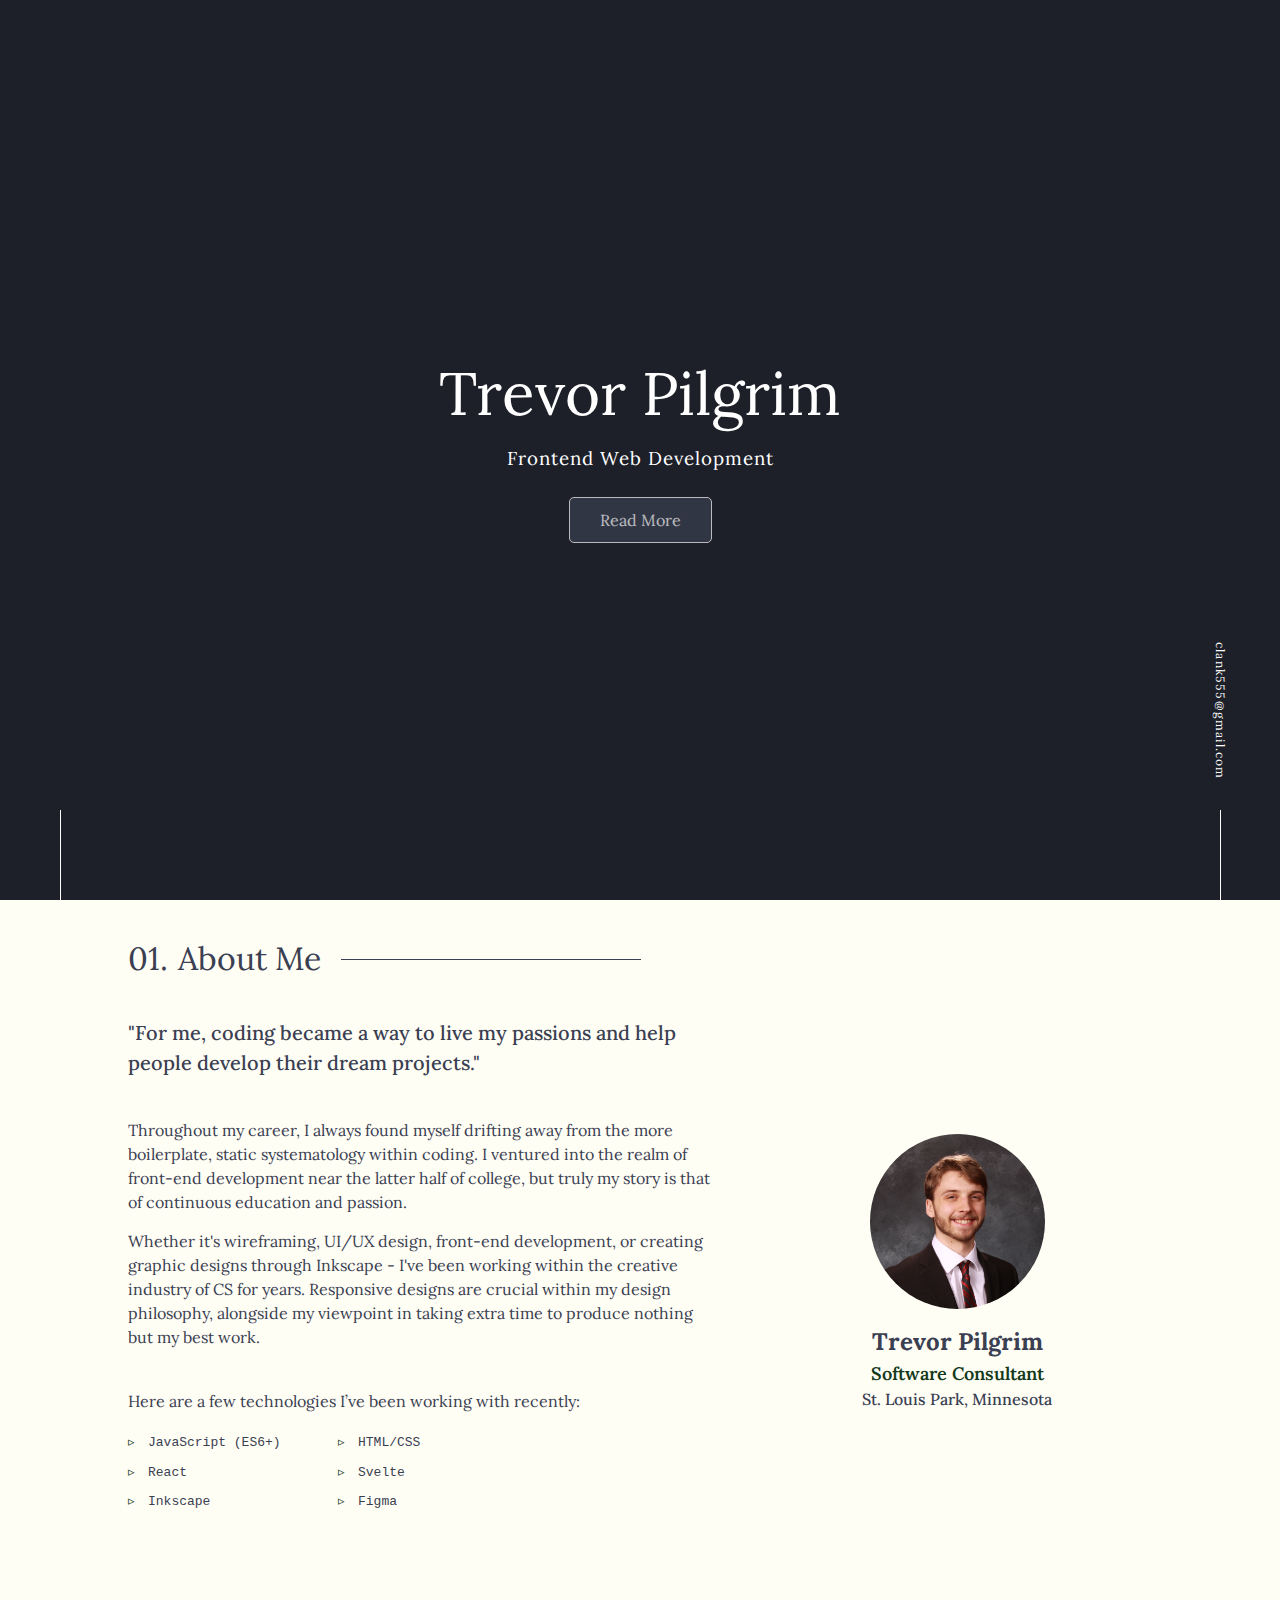
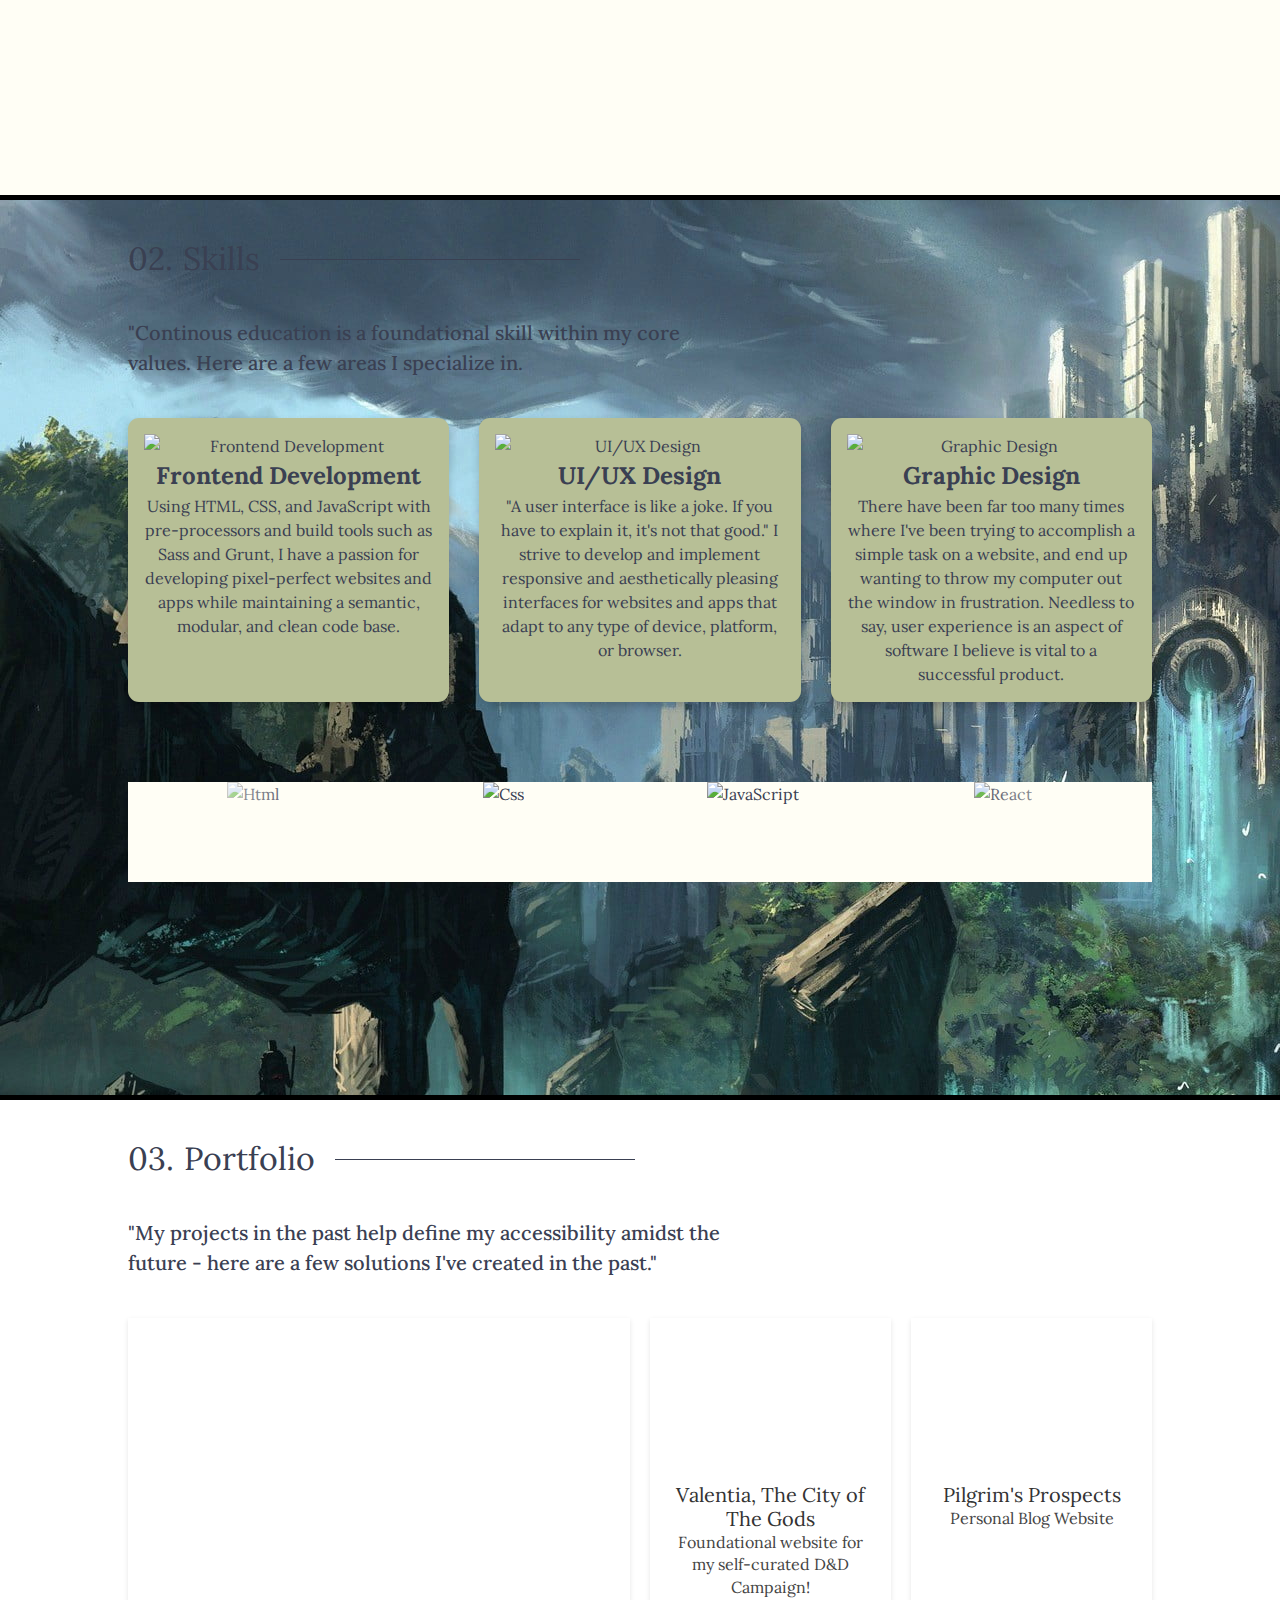
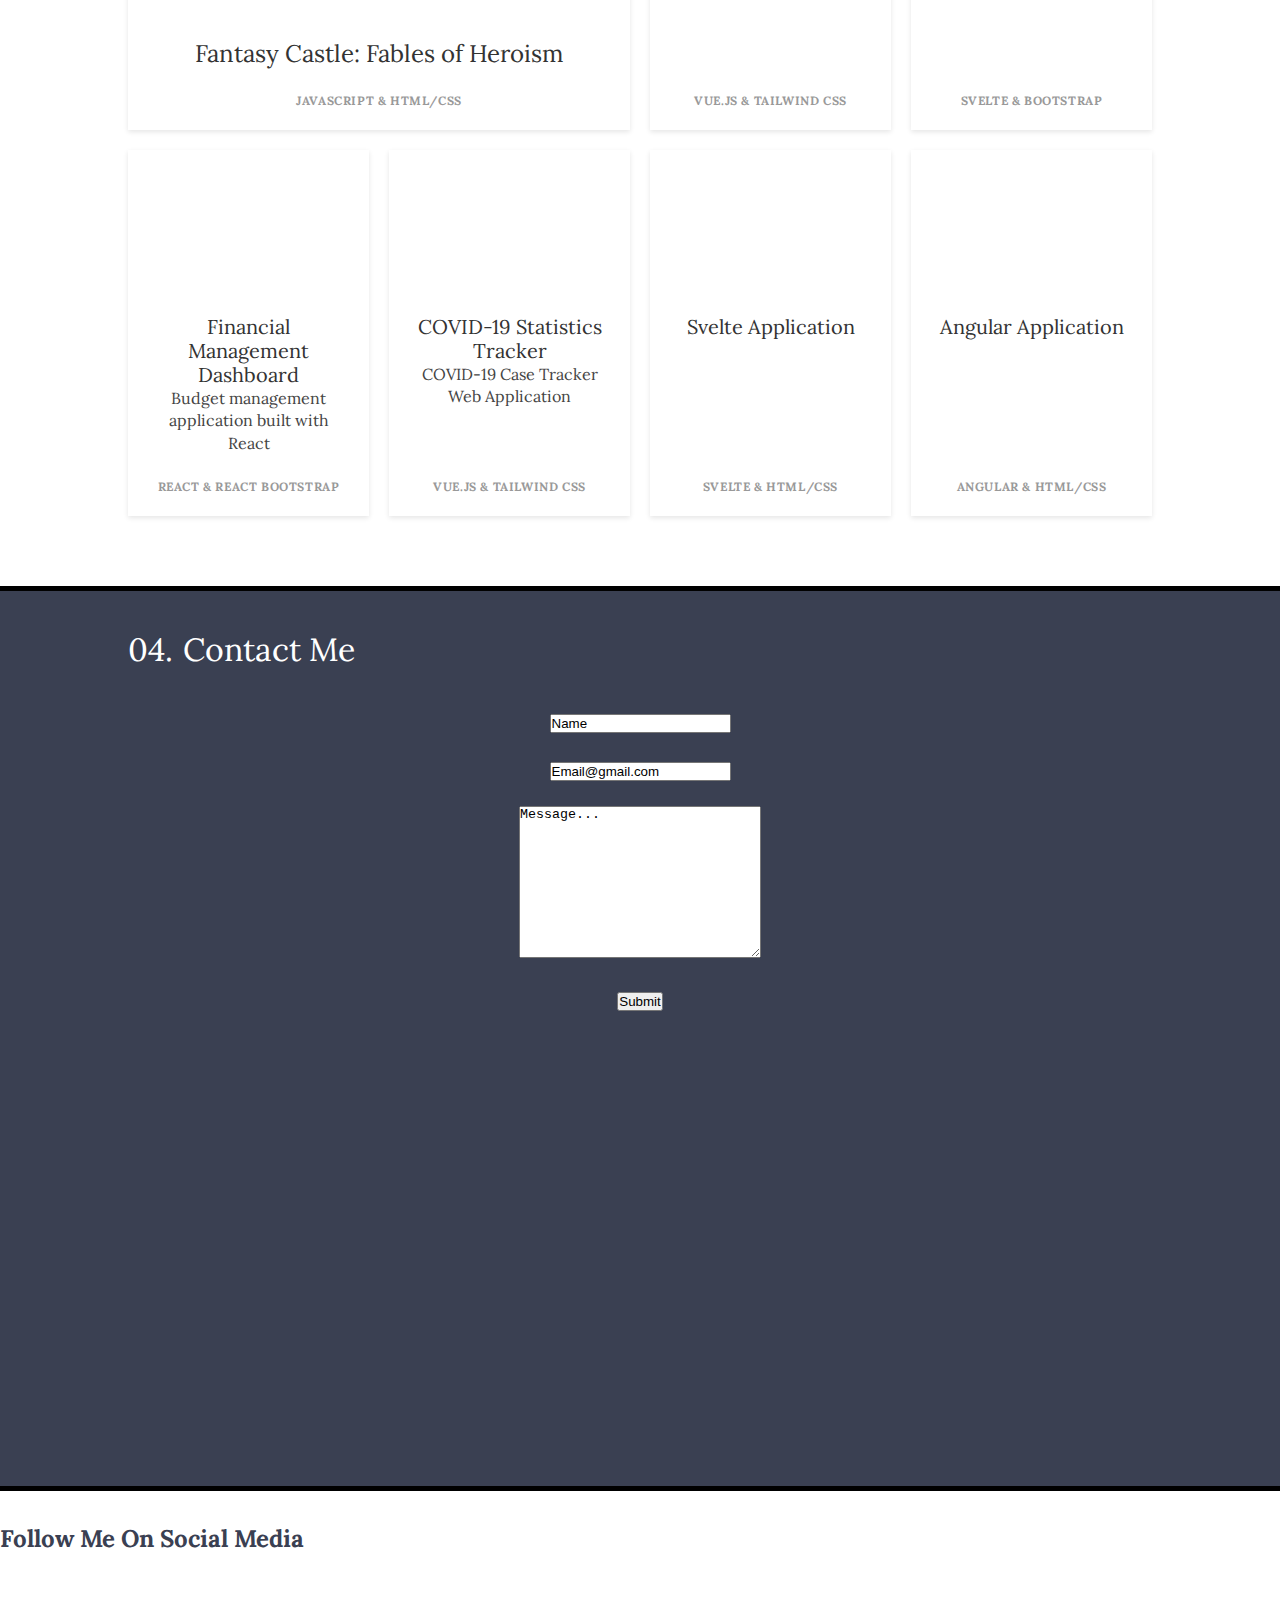
==== commit d2e4886c: "Added Porfolio Project Descriptions & Created Contact Section" ====
--- a/index.html
+++ b/index.html
@@ -141,11 +141,11 @@
               </p>
               <ul class="profile__hobbies">
                 <li>JavaScript (ES6+)</li>
-                <li>TypeScript</li>
+                <li>HTML/CSS</li>
                 <li>React</li>
                 <li>Svelte</li>
-                <li>Node.js</li>
-                <li>Wordpress</li>
+                <li>Inkscape</li>
+                <li>Figma</li>
               </ul>
             </div>
     
@@ -190,7 +190,7 @@
                 pre-processors and build tools such as Sass 
                 and Grunt, I have a passion for developing 
                 pixel-perfect websites and apps while maintaining 
-                a semantic, modular, and DRY code base.</span>
+                a semantic, modular, and clean code base.</span>
             </div>
             <div class="skill__card">
               <img src="" alt="UI/UX Design">
@@ -206,7 +206,7 @@
               <h2>Graphic Design</h2>
               <span>There have been far too many times where I've been 
                 trying to accomplish a simple task on a website, and 
-                ended up wanting to throw my computer out the window in 
+                end up wanting to throw my computer out the window in 
                 frustration. Needless to say, user experience is an aspect 
                 of software I believe is vital to a successful product.</span>
             </div>
@@ -369,14 +369,14 @@
             created in the past." 
           </blockquote>
 
-          <!-- Project Cards -->
+          <!-- Project Cards [TOP]-->
           <div class="project__cards__container">
             <article class="item-1 large__card">
               <a href="https://design.tutsplus.com/articles/international-artist-feature-malaysia--cms-26852" class="project__card">
                 <div class="thumb" style="background-image: url(https://s3-us-west-2.amazonaws.com/s.cdpn.io/210284/flex-1.jpg);"></div>
                 <article>
-                  <h1>International Artist Feature: Malaysia</h1>
-                  <span>Mary Winkler</span>
+                  <h1>Fantasy Castle: Fables of Heroism</h1>
+                  <span>JavaScript & HTML/CSS</span>
                 </article>
               </a>
             </article>
@@ -384,8 +384,9 @@
               <a href="https://webdesign.tutsplus.com/articles/how-to-conduct-remote-usability-testing--cms-27045" class="project__card">
                 <div class="thumb" style="background-image: url(https://s3-us-west-2.amazonaws.com/s.cdpn.io/210284/users-2.png);"></div>
                 <article>
-                  <h1>How to Conduct Remote Usability Testing</h1>
-                  <span>Harry Brignull</span>
+                  <h1>Valentia, The City of The Gods</h1>
+                  <p>Foundational website for my self-curated D&D Campaign!</p>
+                  <span>Vue.js & Tailwind CSS</span>
                 </article>
               </a>
             </article>
@@ -393,19 +394,21 @@
               <a href="https://design.tutsplus.com/articles/envato-tuts-community-challenge-created-by-you-july-edition--cms-26724" class="project__card">
                 <div class="thumb" style="background-image: url(https://s3-us-west-2.amazonaws.com/s.cdpn.io/210284/flex-5.jpg);"></div>
                 <article>
-                  <h1>Created by You, July Edition</h1>
-                  <p>Welcome to our monthly feature of fantastic tutorial results created by you, the Envato Tuts+ community! </p>
-                  <span>Melody Nieves</span>
-                </article>
-              </a>
-            </article>
+                  <h1>Pilgrim's Prospects</h1>
+                  <p>Personal Blog Website</p>
+                  <span>Svelte & Bootstrap</span>
+                </article>
+              </a>
+            </article>
+
+            <!-- Project Cards [BOTTOM] -->
             <article class="item-4">
               <a href="https://webdesign.tutsplus.com/tutorials/how-to-code-a-scrolling-alien-lander-website--cms-26826" class="project__card">
                 <div class="thumb" style="background-image: url(https://s3-us-west-2.amazonaws.com/s.cdpn.io/210284/landing.png);"></div>
                 <article>
-                  <h1>How to Code a Scrolling “Alien Lander” Website</h1>
-                  <p>We’ll be putting things together so that as you scroll down from the top of the page you’ll see an “Alien Lander” making its way to touch down.</p>
-                  <span>Kezz Bracey</span>
+                  <h1>Financial Management Dashboard</h1>
+                  <p>Budget management application built with React</p>
+                  <span>React & React Bootstrap</span>
                 </article>
               </a>
             </article>
@@ -413,8 +416,9 @@
               <a href="https://design.tutsplus.com/tutorials/stranger-things-inspired-text-effect--cms-27139" class="project__card">
                 <div class="thumb" style="background-image: url(https://s3-us-west-2.amazonaws.com/s.cdpn.io/210284/strange.jpg);"></div>
                 <article>
-                  <h1>How to Create a “Stranger Things” Text Effect in Adobe Photoshop</h1>
-                  <span>Rose</span>
+                  <h1>COVID-19 Statistics Tracker</h1>
+                  <p>COVID-19 Case Tracker Web Application</p>
+                  <span>Vue.js & Tailwind CSS</span>
                 </article>
               </a>
             </article>
@@ -422,9 +426,8 @@
               <a href="https://photography.tutsplus.com/articles/5-inspirational-business-portraits-and-how-to-make-your-own--cms-27338" class="project__card">
                 <div class="thumb" style="background-image: url(https://s3-us-west-2.amazonaws.com/s.cdpn.io/210284/flor.jpg);"></div>
                 <article>
-                  <h1>5 Inspirational Business Portraits and How to Make Your Own</h1>
-          
-                  <span>Marie Gardiner</span>
+                  <h1>Svelte Application</h1>
+                  <span>Svelte & HTML/CSS</span>
                 </article>
               </a>
             </article>
@@ -432,8 +435,8 @@
               <a href="https://webdesign.tutsplus.com/articles/notes-from-behind-the-firewall-the-state-of-web-design-in-china--cms-22281" class="project__card">
                 <div class="thumb" style="background-image: url(https://s3-us-west-2.amazonaws.com/s.cdpn.io/210284/china.png);"></div>
                 <article>
-                  <h1>Notes From Behind the Firewall: The State of Web Design in China</h1>
-                  <span>Kendra Schaefer</span>
+                  <h1>Angular Application</h1>
+                  <span>Angular & HTML/CSS</span>
                 </article>
               </a>
             </article>
@@ -450,7 +453,14 @@
         <div class="section__content">
 
           <!-- Contact Information -->
-          <h1 class="section__title">Contact</h1>
+          <h1 class="section__title">Contact Me</h1>
+
+          <form action="JS/submit__form.js">
+            <input type="text" id="name" value="Name"><br><br>
+            <input type="text" id="email" value="Email@gmail.com"><br><br>
+            <textarea name="message" id="message" cols="30" rows="10">Message...</textarea><br><br>
+            <input type="submit" value="Submit"><br><br>
+          </form>
 
         </div>
         
@@ -460,13 +470,13 @@
 
     <!-- ======================== FOOTER ======================== -->
     <footer class="footer" id="footer">
-      <!-- <h2>Follow Me On Social Media</h2> -->
-      <!-- <div class="social">
+      <h2>Follow Me On Social Media</h2>
+      <div class="social">
         <a href="https://twitter.com/traversymedia" target="_blank"><i class="fab fa-twitter fa-3x"></i></a>
         <a href="https://facebook.com/traversymedia" target="_blank"><i class="fab fa-facebook fa-3x"></i></a>
         <a href="https://github.com/bradtraversy" target="_blank"><i class="fab fa-github fa-3x"></i></a>
         <a href="https://www.linkedin.com/in/bradtraversy" target="_blank"><i class="fab fa-linkedin fa-3x"></i></a>
-      </div> -->
+      </div>
     </footer>
 
   </body>
--- a/CSS/style.css
+++ b/CSS/style.css
@@ -259,6 +259,7 @@
 /* <===============================================================> */
 /*                            REUSABLE CODE                          */
 /* <===============================================================> */
+
 .section {
   padding: 30px 50px;
 	text-align: center;
@@ -782,9 +783,15 @@
 /*                               CONTACT                             */
 /* <===============================================================> */
 
-/* <===============================================================> */
-/*                               FOOTER                             */
-/* <===============================================================> */
+#contact {
+  background-color: var(--primary-color);
+  color: white;
+}
+
+/* <===============================================================> */
+/*                               FOOTER                              */
+/* <===============================================================> */
+
 #footer h2 {
 	margin: 30px 0;
 	color: var(--primary-color);
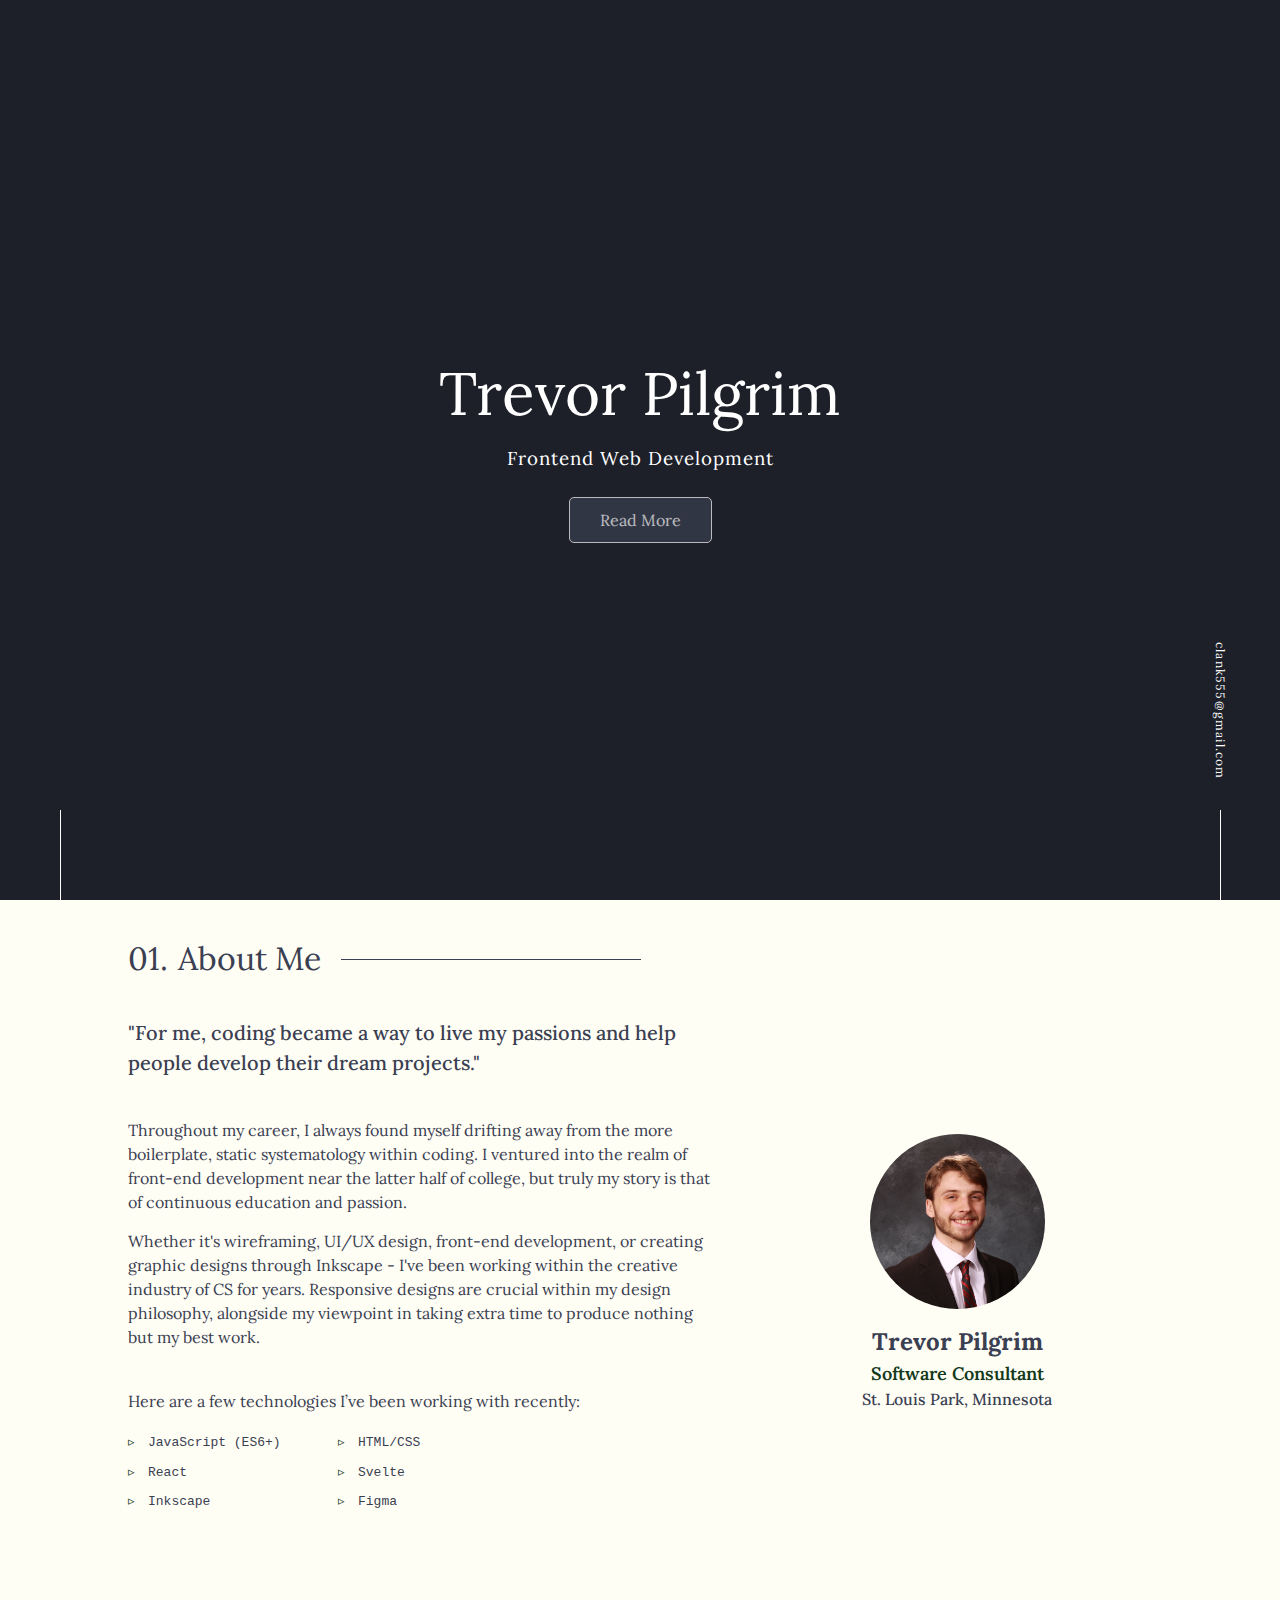
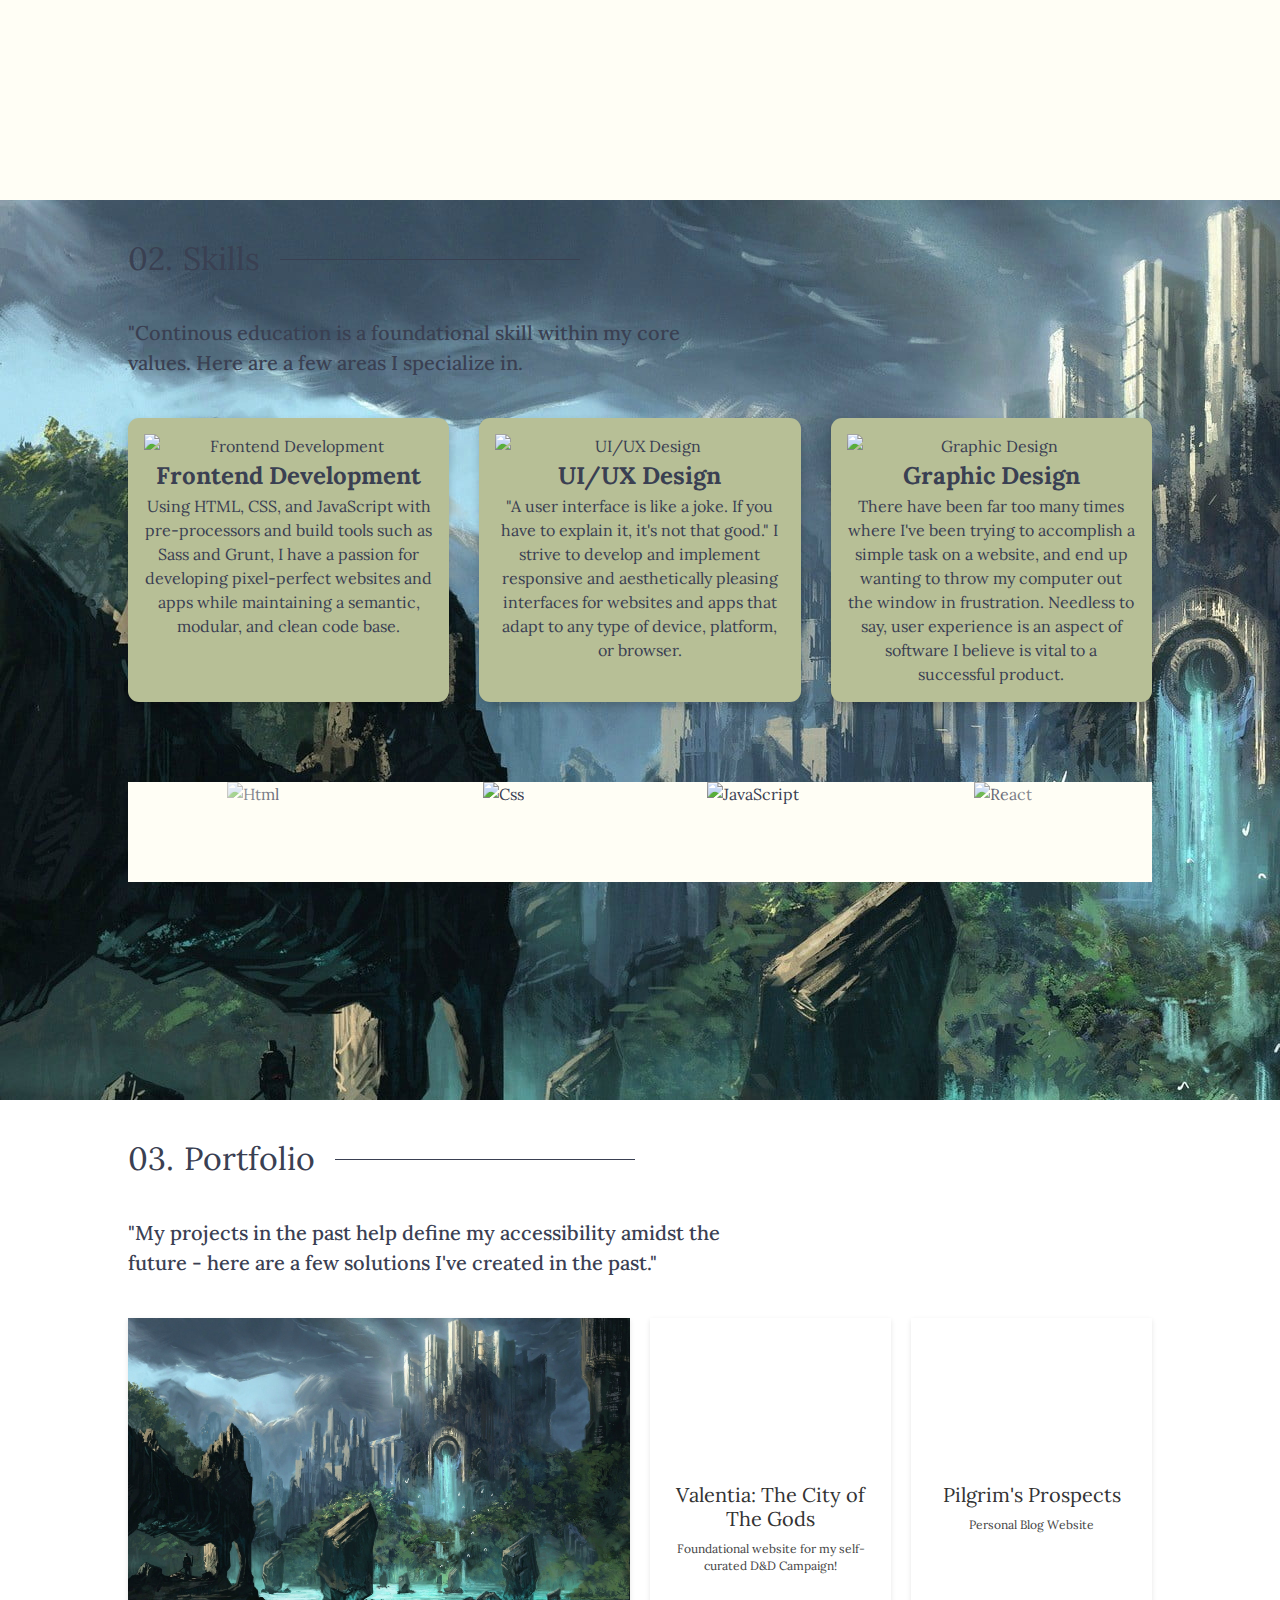
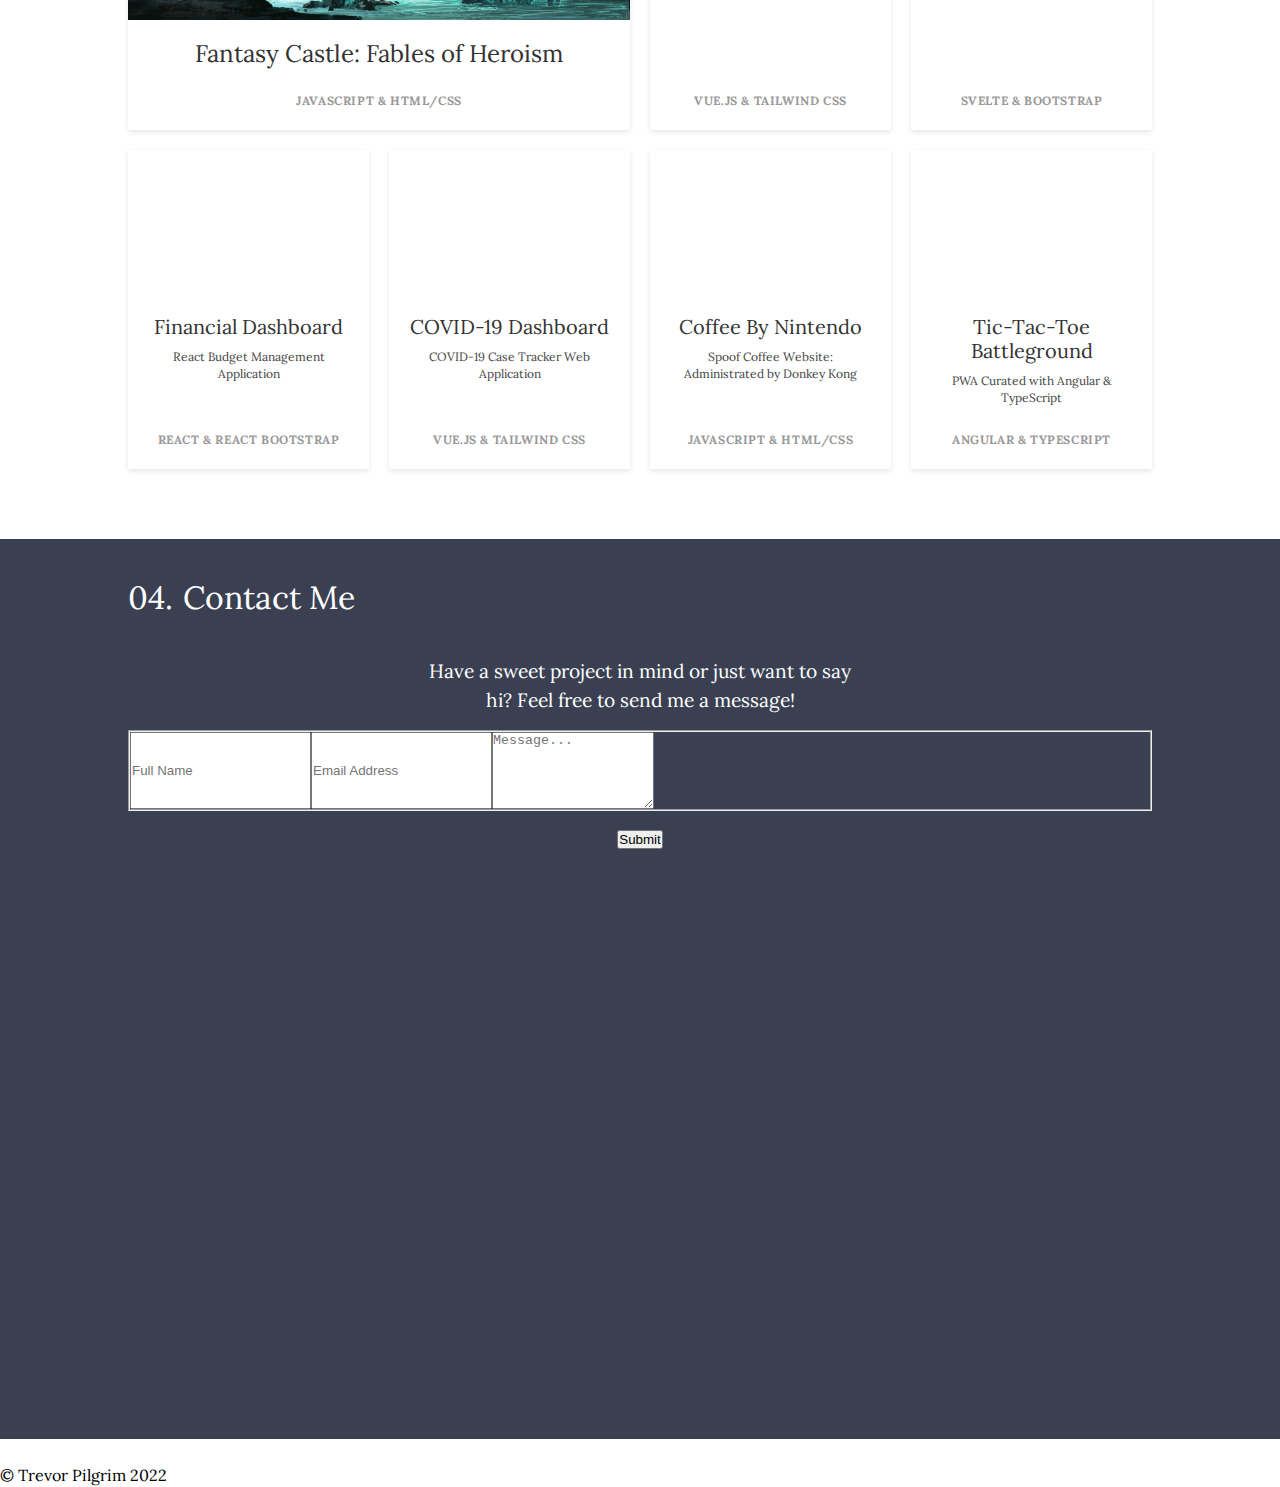
==== commit 349d0f76: "Updated Card Values & Added Working Contact Form" ====
--- a/index.html
+++ b/index.html
@@ -373,7 +373,8 @@
           <div class="project__cards__container">
             <article class="item-1 large__card">
               <a href="https://design.tutsplus.com/articles/international-artist-feature-malaysia--cms-26852" class="project__card">
-                <div class="thumb" style="background-image: url(https://s3-us-west-2.amazonaws.com/s.cdpn.io/210284/flex-1.jpg);"></div>
+                <!-- <div class="thumb" style="background-image: url(https://s3-us-west-2.amazonaws.com/s.cdpn.io/210284/flex-1.jpg);"></div> -->
+                <div class="thumb" style="background-image: url(RES/Fantasy\ Castle.jpg);"></div>
                 <article>
                   <h1>Fantasy Castle: Fables of Heroism</h1>
                   <span>JavaScript & HTML/CSS</span>
@@ -382,9 +383,10 @@
             </article>
             <article class="item-2">
               <a href="https://webdesign.tutsplus.com/articles/how-to-conduct-remote-usability-testing--cms-27045" class="project__card">
-                <div class="thumb" style="background-image: url(https://s3-us-west-2.amazonaws.com/s.cdpn.io/210284/users-2.png);"></div>
-                <article>
-                  <h1>Valentia, The City of The Gods</h1>
+                <!-- <div class="thumb" style="background-image: url(https://s3-us-west-2.amazonaws.com/s.cdpn.io/210284/users-2.png);"></div> -->
+                <div class="thumb" style="background-image: url();"></div>
+                <article>
+                  <h1>Valentia: The City of The Gods</h1>
                   <p>Foundational website for my self-curated D&D Campaign!</p>
                   <span>Vue.js & Tailwind CSS</span>
                 </article>
@@ -392,7 +394,8 @@
             </article>
             <article class="item-3">
               <a href="https://design.tutsplus.com/articles/envato-tuts-community-challenge-created-by-you-july-edition--cms-26724" class="project__card">
-                <div class="thumb" style="background-image: url(https://s3-us-west-2.amazonaws.com/s.cdpn.io/210284/flex-5.jpg);"></div>
+                <!-- <div class="thumb" style="background-image: url(https://s3-us-west-2.amazonaws.com/s.cdpn.io/210284/flex-5.jpg);"></div> -->
+                <div class="thumb" style="background-image: url();"></div>
                 <article>
                   <h1>Pilgrim's Prospects</h1>
                   <p>Personal Blog Website</p>
@@ -404,19 +407,21 @@
             <!-- Project Cards [BOTTOM] -->
             <article class="item-4">
               <a href="https://webdesign.tutsplus.com/tutorials/how-to-code-a-scrolling-alien-lander-website--cms-26826" class="project__card">
-                <div class="thumb" style="background-image: url(https://s3-us-west-2.amazonaws.com/s.cdpn.io/210284/landing.png);"></div>
-                <article>
-                  <h1>Financial Management Dashboard</h1>
-                  <p>Budget management application built with React</p>
+                <!-- <div class="thumb" style="background-image: url(https://s3-us-west-2.amazonaws.com/s.cdpn.io/210284/landing.png);"></div> -->
+                <div class="thumb" style="background-image: url();"></div>
+                <article>
+                  <h1>Financial Dashboard</h1>
+                  <p>React Budget Management Application</p>
                   <span>React & React Bootstrap</span>
                 </article>
               </a>
             </article>
             <article class="item-5">
               <a href="https://design.tutsplus.com/tutorials/stranger-things-inspired-text-effect--cms-27139" class="project__card">
-                <div class="thumb" style="background-image: url(https://s3-us-west-2.amazonaws.com/s.cdpn.io/210284/strange.jpg);"></div>
-                <article>
-                  <h1>COVID-19 Statistics Tracker</h1>
+                <!-- <div class="thumb" style="background-image: url(https://s3-us-west-2.amazonaws.com/s.cdpn.io/210284/strange.jpg);"></div> -->
+                <div class="thumb" style="background-image: url();"></div>
+                <article>
+                  <h1>COVID-19 Dashboard</h1>
                   <p>COVID-19 Case Tracker Web Application</p>
                   <span>Vue.js & Tailwind CSS</span>
                 </article>
@@ -424,19 +429,23 @@
             </article>
             <article class="item-6">
               <a href="https://photography.tutsplus.com/articles/5-inspirational-business-portraits-and-how-to-make-your-own--cms-27338" class="project__card">
-                <div class="thumb" style="background-image: url(https://s3-us-west-2.amazonaws.com/s.cdpn.io/210284/flor.jpg);"></div>
-                <article>
-                  <h1>Svelte Application</h1>
-                  <span>Svelte & HTML/CSS</span>
+                <!-- <div class="thumb" style="background-image: url(https://s3-us-west-2.amazonaws.com/s.cdpn.io/210284/flor.jpg);"></div> -->
+                <div class="thumb" style="background-image: url();"></div>
+                <article>
+                  <h1>Coffee By Nintendo</h1>
+                  <p>Spoof Coffee Website: Administrated by Donkey Kong</p>
+                  <span>JavaScript & HTML/CSS</span>
                 </article>
               </a>
             </article>
             <article class="item-7">
               <a href="https://webdesign.tutsplus.com/articles/notes-from-behind-the-firewall-the-state-of-web-design-in-china--cms-22281" class="project__card">
-                <div class="thumb" style="background-image: url(https://s3-us-west-2.amazonaws.com/s.cdpn.io/210284/china.png);"></div>
-                <article>
-                  <h1>Angular Application</h1>
-                  <span>Angular & HTML/CSS</span>
+                <!-- <div class="thumb" style="background-image: url(https://s3-us-west-2.amazonaws.com/s.cdpn.io/210284/china.png);"></div> -->
+                <div class="thumb" style="background-image: url();"></div>
+                <article>
+                  <h1>Tic-Tac-Toe Battleground</h1>
+                  <p>PWA Curated with Angular & TypeScript</p>
+                  <span>Angular & TypeScript</span>
                 </article>
               </a>
             </article>
@@ -454,12 +463,17 @@
 
           <!-- Contact Information -->
           <h1 class="section__title">Contact Me</h1>
-
-          <form action="JS/submit__form.js">
-            <input type="text" id="name" value="Name"><br><br>
-            <input type="text" id="email" value="Email@gmail.com"><br><br>
-            <textarea name="message" id="message" cols="30" rows="10">Message...</textarea><br><br>
-            <input type="submit" value="Submit"><br><br>
+          <p class="contact__description">Have a sweet project in mind or just want to say hi?
+             Feel free to send me a message!</p>
+
+          <form id="contact-form" name="simple-contact-form" accept-charset="utf-8" action="https://formspree.io/f/xrgjavyl" method="post">
+            <fieldset id="form-inputs">
+              <input type="text" name="name" id="full-name" placeholder="Full Name" required="">
+              <input type="email" name="_replyto" id="email-address" placeholder="Email Address" required="">
+              <textarea rows="5" name="message" id="message" placeholder="Message..." required=""></textarea>
+              <input type="hidden" name="_subject" id="email-subject" value="Contact Form Submission">
+            </fieldset>
+            <input type="submit" value="Submit">
           </form>
 
         </div>
@@ -470,13 +484,15 @@
 
     <!-- ======================== FOOTER ======================== -->
     <footer class="footer" id="footer">
-      <h2>Follow Me On Social Media</h2>
+
       <div class="social">
-        <a href="https://twitter.com/traversymedia" target="_blank"><i class="fab fa-twitter fa-3x"></i></a>
-        <a href="https://facebook.com/traversymedia" target="_blank"><i class="fab fa-facebook fa-3x"></i></a>
-        <a href="https://github.com/bradtraversy" target="_blank"><i class="fab fa-github fa-3x"></i></a>
-        <a href="https://www.linkedin.com/in/bradtraversy" target="_blank"><i class="fab fa-linkedin fa-3x"></i></a>
+        <a href="" target="_blank"><i class=""></i></a>
+        <a href="" target="_blank"><i class=""></i></a>
+        <a href="" target="_blank"><i class=""></i></a>
+        <a href="" target="_blank"><i class=""></i></a>
       </div>
+      <p>©  Trevor Pilgrim 2022</p>
+      
     </footer>
 
   </body>
--- a/CSS/style.css
+++ b/CSS/style.css
@@ -267,7 +267,7 @@
   color: var(--primary-color);
  
   /* Temporary Divider */
-  border-bottom: 5px solid black;
+  /* border-bottom: 5px solid black; */
 }
 
 .section__content{
@@ -741,6 +741,8 @@
 .project__card p {
   flex: 1;
   line-height: 1.4;
+  padding: 10px 0 0 0;
+  font-size: 12px;
 }
 
 .project__card span {
@@ -786,6 +788,22 @@
 #contact {
   background-color: var(--primary-color);
   color: white;
+  height: 75vh;
+}
+
+.contact__description {
+  margin: 0 auto;
+  max-width: 440px;
+  font-size: 1.2em;
+}
+
+#contact-form {
+  margin: auto;
+}
+
+#form-inputs {
+  display: flex;
+  margin: 15px 0;
 }
 
 /* <===============================================================> */
@@ -795,6 +813,7 @@
 #footer h2 {
 	margin: 30px 0;
 	color: var(--primary-color);
+  height: 25vh;
 }
 
 .social a {
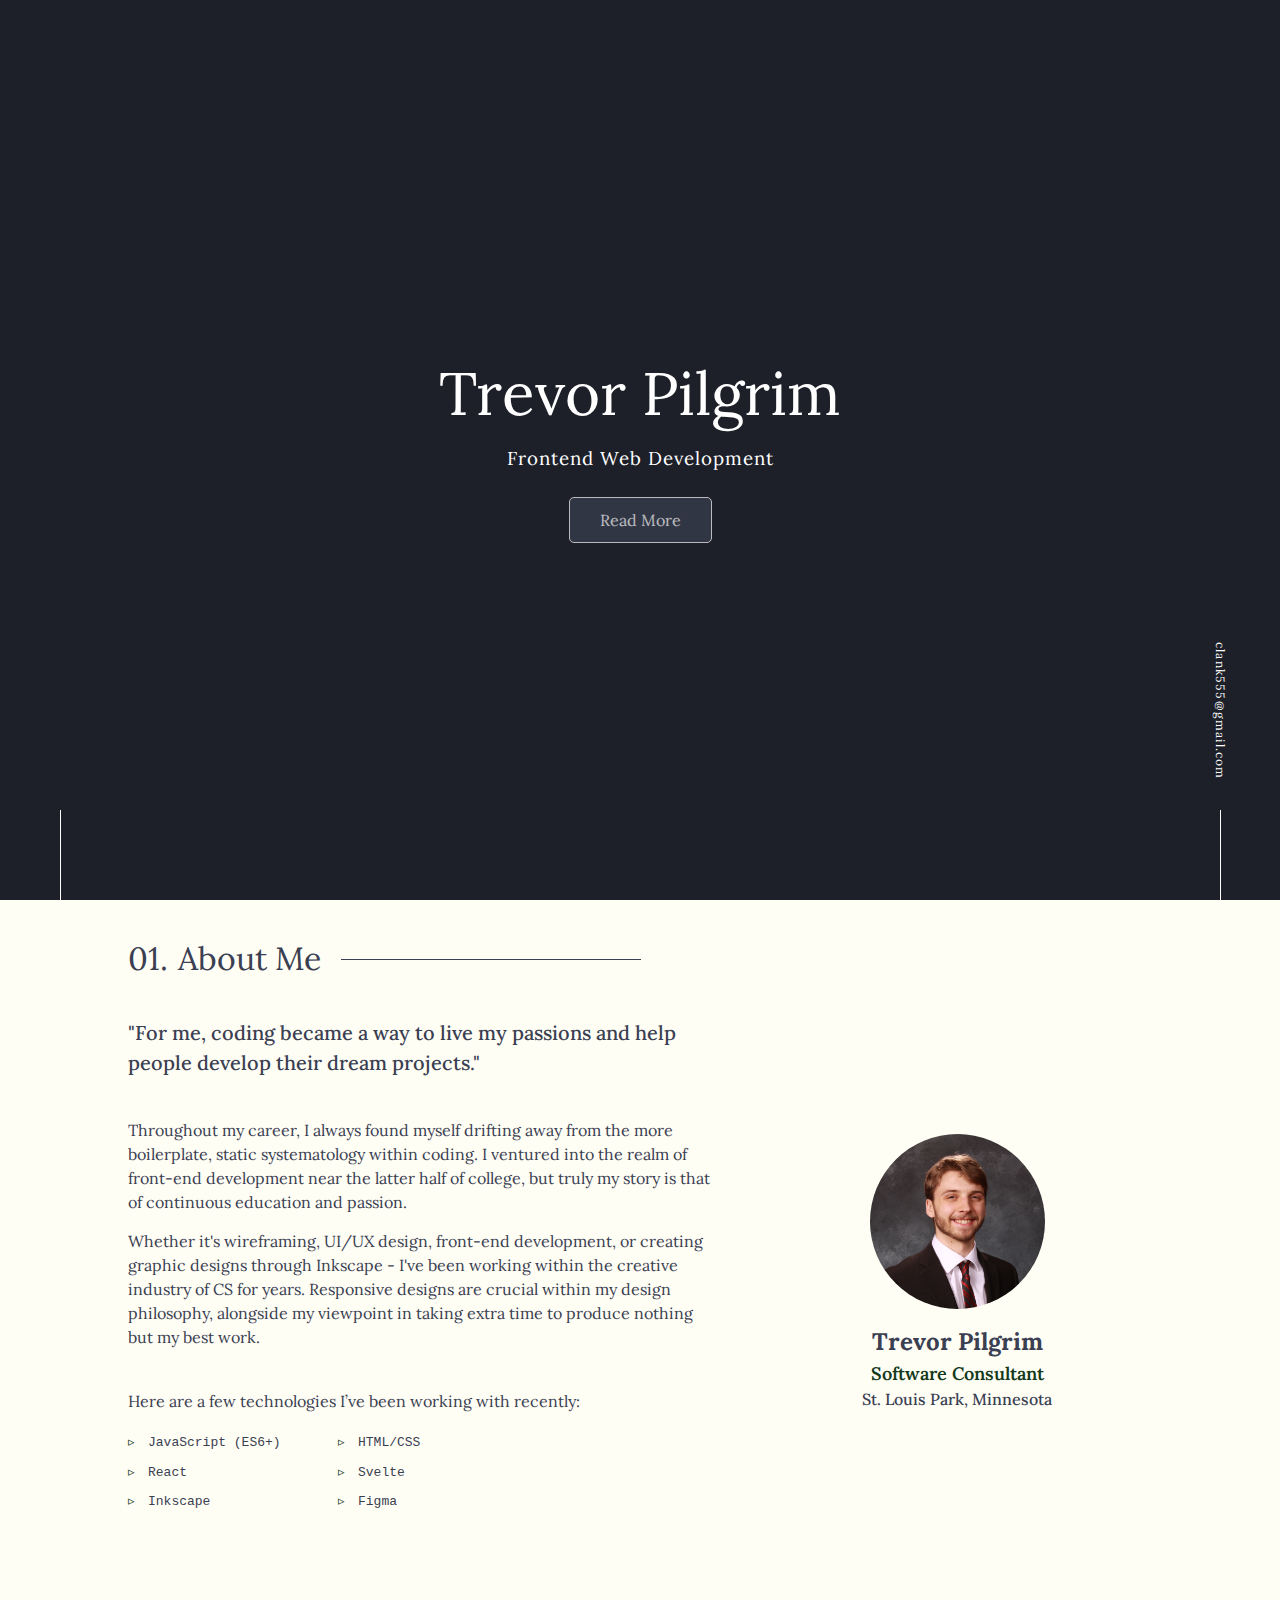
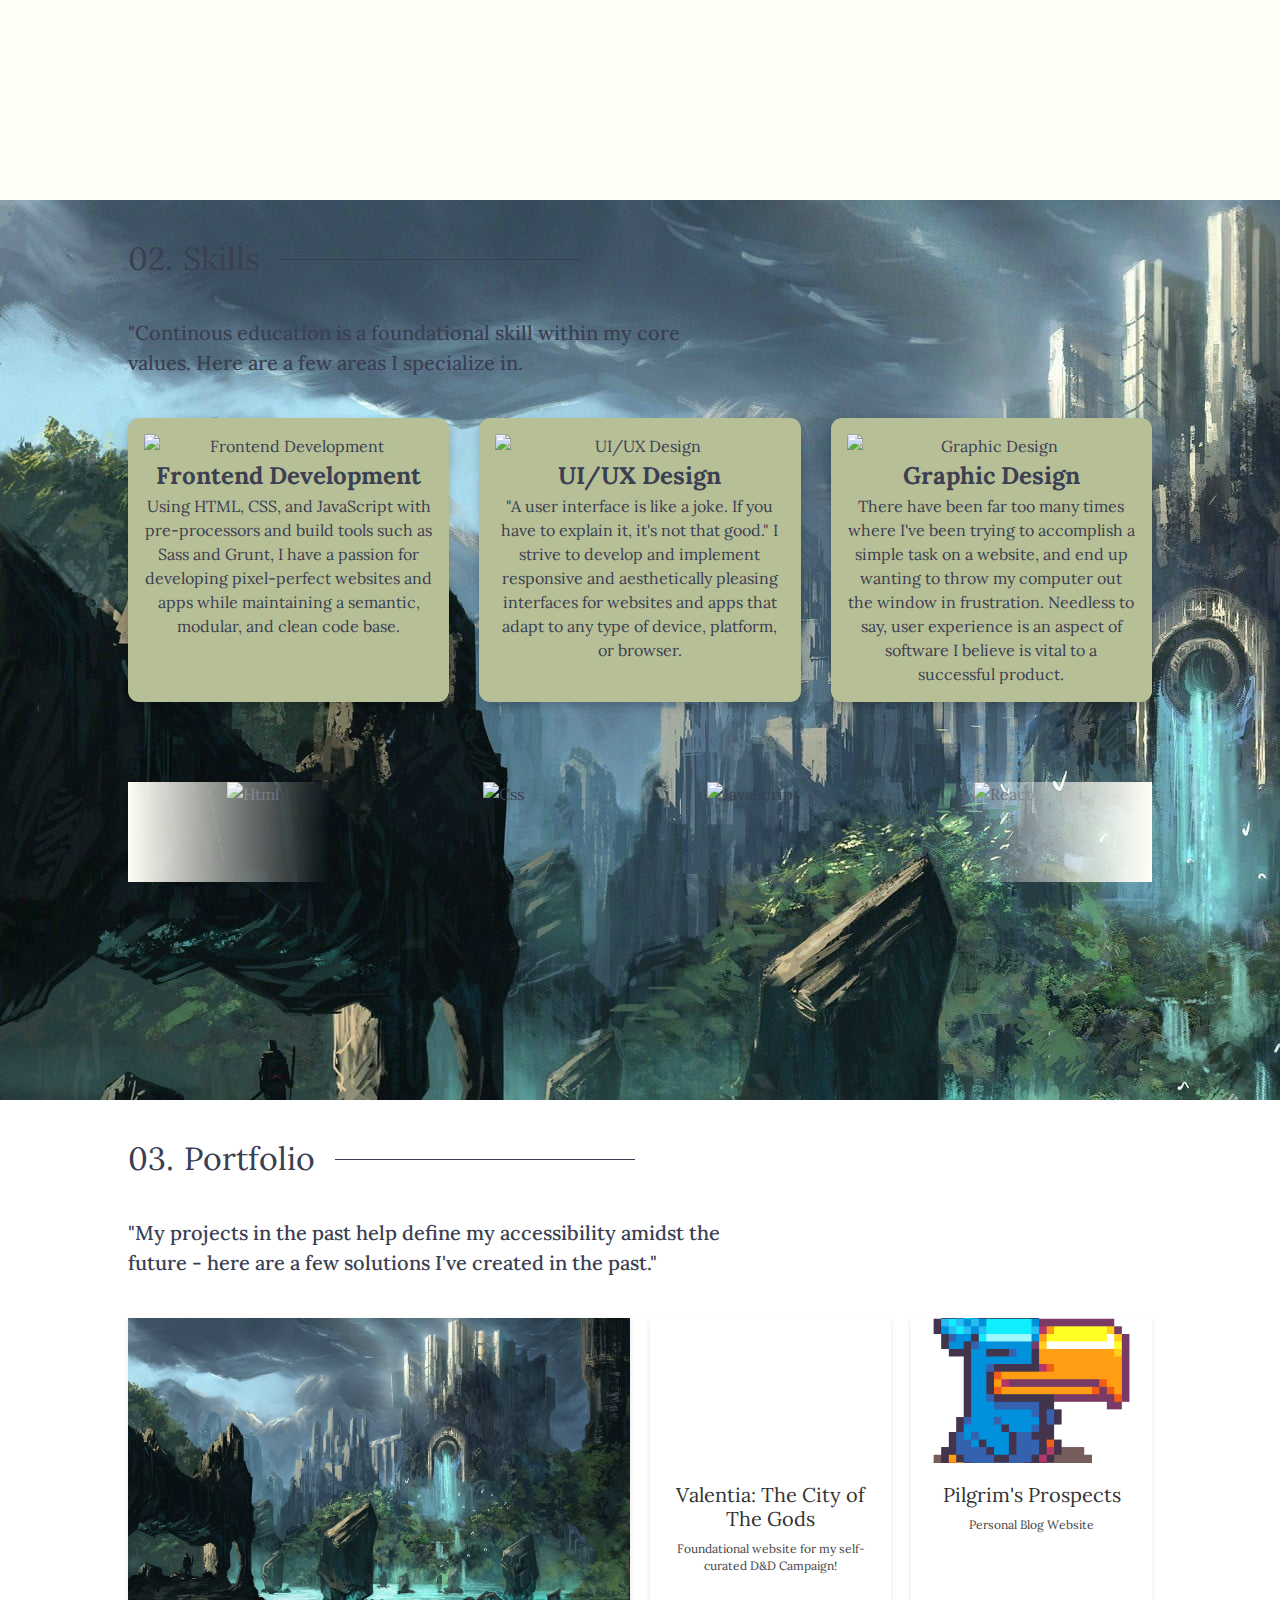
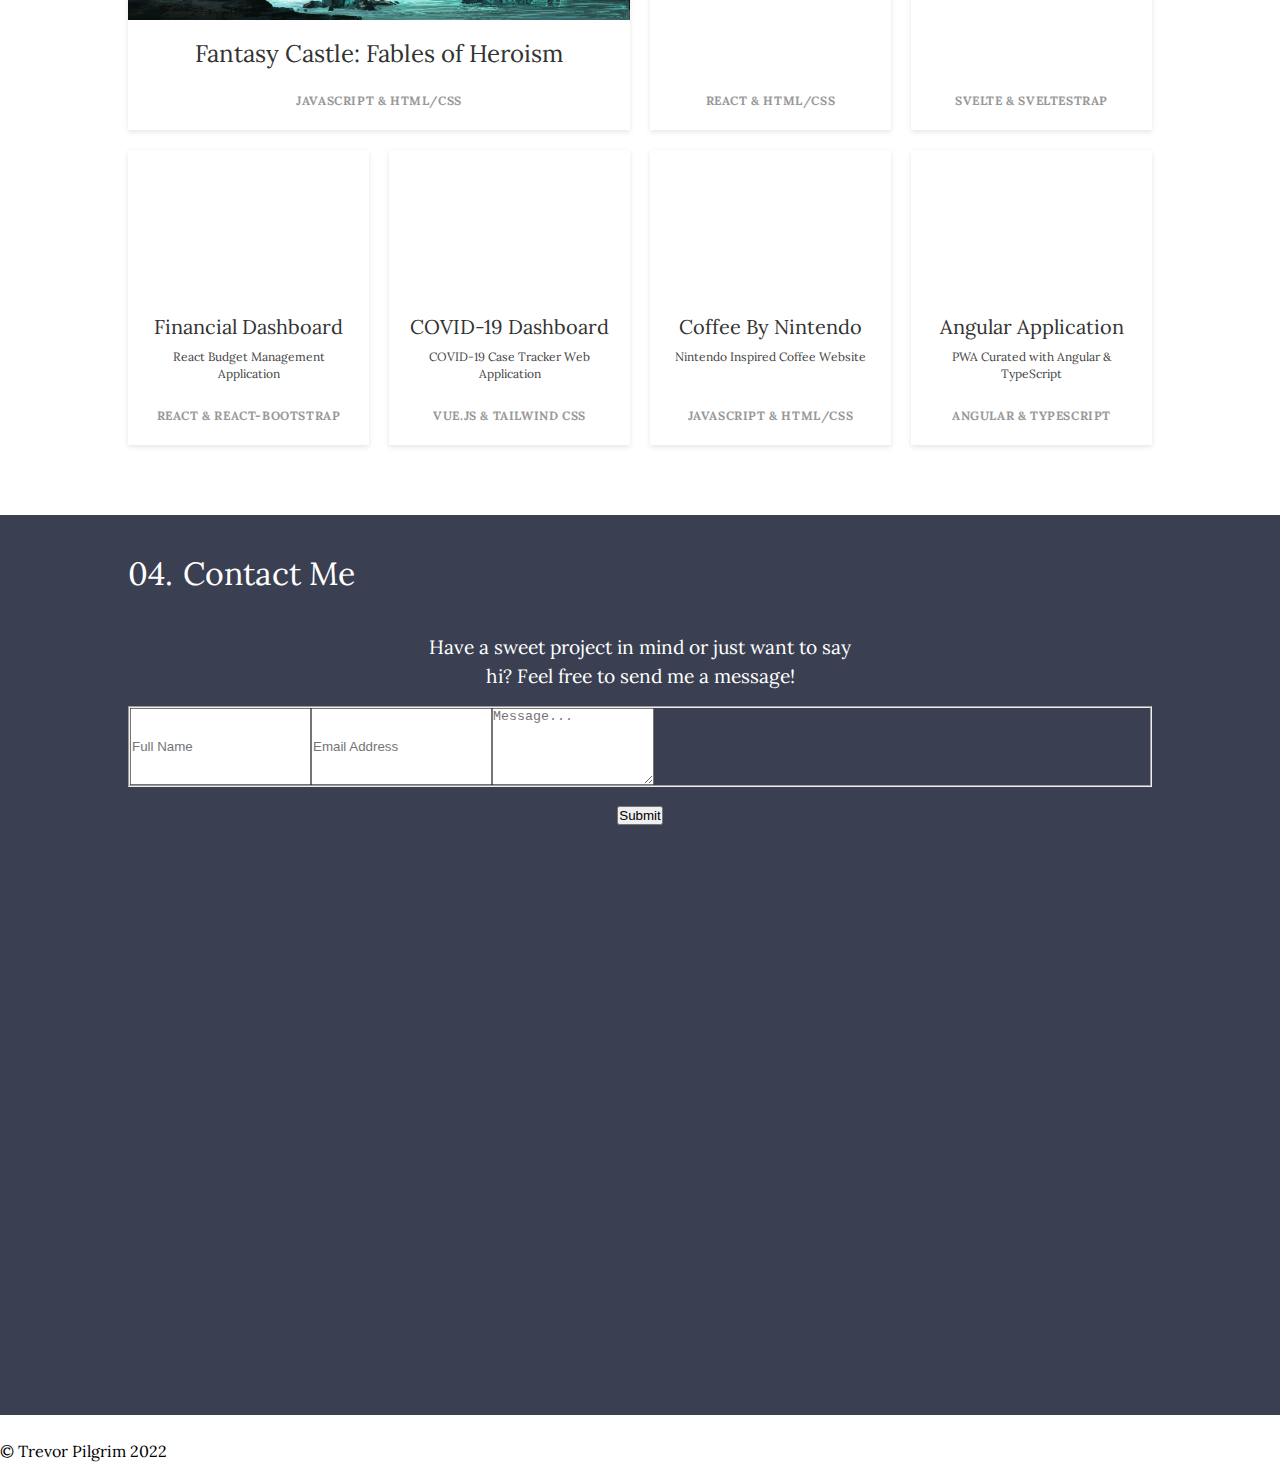
==== commit d62bb66f: "Updated Portfolio Cards" ====
--- a/index.html
+++ b/index.html
@@ -372,8 +372,7 @@
           <!-- Project Cards [TOP]-->
           <div class="project__cards__container">
             <article class="item-1 large__card">
-              <a href="https://design.tutsplus.com/articles/international-artist-feature-malaysia--cms-26852" class="project__card">
-                <!-- <div class="thumb" style="background-image: url(https://s3-us-west-2.amazonaws.com/s.cdpn.io/210284/flex-1.jpg);"></div> -->
+              <a href="" class="project__card">
                 <div class="thumb" style="background-image: url(RES/Fantasy\ Castle.jpg);"></div>
                 <article>
                   <h1>Fantasy Castle: Fables of Heroism</h1>
@@ -382,42 +381,41 @@
               </a>
             </article>
             <article class="item-2">
-              <a href="https://webdesign.tutsplus.com/articles/how-to-conduct-remote-usability-testing--cms-27045" class="project__card">
+              <a href="" class="project__card">
                 <!-- <div class="thumb" style="background-image: url(https://s3-us-west-2.amazonaws.com/s.cdpn.io/210284/users-2.png);"></div> -->
                 <div class="thumb" style="background-image: url();"></div>
                 <article>
                   <h1>Valentia: The City of The Gods</h1>
                   <p>Foundational website for my self-curated D&D Campaign!</p>
-                  <span>Vue.js & Tailwind CSS</span>
+                  <span>React & HTML/CSS</span>
                 </article>
               </a>
             </article>
             <article class="item-3">
-              <a href="https://design.tutsplus.com/articles/envato-tuts-community-challenge-created-by-you-july-edition--cms-26724" class="project__card">
-                <!-- <div class="thumb" style="background-image: url(https://s3-us-west-2.amazonaws.com/s.cdpn.io/210284/flex-5.jpg);"></div> -->
-                <div class="thumb" style="background-image: url();"></div>
+              <a href="" class="project__card">
+                <div class="thumb" style="background-image: url(RES/Pelecan\ Guy.png);"></div>
                 <article>
                   <h1>Pilgrim's Prospects</h1>
                   <p>Personal Blog Website</p>
-                  <span>Svelte & Bootstrap</span>
+                  <span>Svelte & SvelteStrap</span>
                 </article>
               </a>
             </article>
 
             <!-- Project Cards [BOTTOM] -->
             <article class="item-4">
-              <a href="https://webdesign.tutsplus.com/tutorials/how-to-code-a-scrolling-alien-lander-website--cms-26826" class="project__card">
+              <a href="https://pilgrim-budget-app.netlify.app/" class="project__card">
                 <!-- <div class="thumb" style="background-image: url(https://s3-us-west-2.amazonaws.com/s.cdpn.io/210284/landing.png);"></div> -->
                 <div class="thumb" style="background-image: url();"></div>
                 <article>
                   <h1>Financial Dashboard</h1>
                   <p>React Budget Management Application</p>
-                  <span>React & React Bootstrap</span>
+                  <span>React & React-Bootstrap</span>
                 </article>
               </a>
             </article>
             <article class="item-5">
-              <a href="https://design.tutsplus.com/tutorials/stranger-things-inspired-text-effect--cms-27139" class="project__card">
+              <a href="https://pilgrim-covid-tracker.netlify.app/" class="project__card">
                 <!-- <div class="thumb" style="background-image: url(https://s3-us-west-2.amazonaws.com/s.cdpn.io/210284/strange.jpg);"></div> -->
                 <div class="thumb" style="background-image: url();"></div>
                 <article>
@@ -428,22 +426,22 @@
               </a>
             </article>
             <article class="item-6">
-              <a href="https://photography.tutsplus.com/articles/5-inspirational-business-portraits-and-how-to-make-your-own--cms-27338" class="project__card">
+              <a href="" class="project__card">
                 <!-- <div class="thumb" style="background-image: url(https://s3-us-west-2.amazonaws.com/s.cdpn.io/210284/flor.jpg);"></div> -->
                 <div class="thumb" style="background-image: url();"></div>
                 <article>
                   <h1>Coffee By Nintendo</h1>
-                  <p>Spoof Coffee Website: Administrated by Donkey Kong</p>
+                  <p>Nintendo Inspired Coffee Website</p>
                   <span>JavaScript & HTML/CSS</span>
                 </article>
               </a>
             </article>
             <article class="item-7">
-              <a href="https://webdesign.tutsplus.com/articles/notes-from-behind-the-firewall-the-state-of-web-design-in-china--cms-22281" class="project__card">
+              <a href="" class="project__card">
                 <!-- <div class="thumb" style="background-image: url(https://s3-us-west-2.amazonaws.com/s.cdpn.io/210284/china.png);"></div> -->
                 <div class="thumb" style="background-image: url();"></div>
                 <article>
-                  <h1>Tic-Tac-Toe Battleground</h1>
+                  <h1>Angular Application</h1>
                   <p>PWA Curated with Angular & TypeScript</p>
                   <span>Angular & TypeScript</span>
                 </article>
@@ -466,11 +464,18 @@
           <p class="contact__description">Have a sweet project in mind or just want to say hi?
              Feel free to send me a message!</p>
 
-          <form id="contact-form" name="simple-contact-form" accept-charset="utf-8" action="https://formspree.io/f/xrgjavyl" method="post">
+          <form id="contact-form" 
+            name="simple-contact-form" 
+            accept-charset="utf-8" 
+            action="https://formspree.io/f/xrgjavyl" 
+            method="post">
             <fieldset id="form-inputs">
-              <input type="text" name="name" id="full-name" placeholder="Full Name" required="">
-              <input type="email" name="_replyto" id="email-address" placeholder="Email Address" required="">
-              <textarea rows="5" name="message" id="message" placeholder="Message..." required=""></textarea>
+              <input type="text" name="name" id="full-name" 
+                placeholder="Full Name" required="">
+              <input type="email" name="_replyto" id="email-address" 
+                placeholder="Email Address" required="">
+              <textarea rows="5" name="message" id="message" 
+                placeholder="Message..." required=""></textarea>
               <input type="hidden" name="_subject" id="email-subject" value="Contact Form Submission">
             </fieldset>
             <input type="submit" value="Submit">
--- a/CSS/style.css
+++ b/CSS/style.css
@@ -621,7 +621,7 @@
   overflow: hidden;
   position: relative;
   max-width: 1024px;
-  background-color: var(--section-cream);
+  /* background-color: var(--section-cream); */
 }
 
 .slider::before, .slider::after {
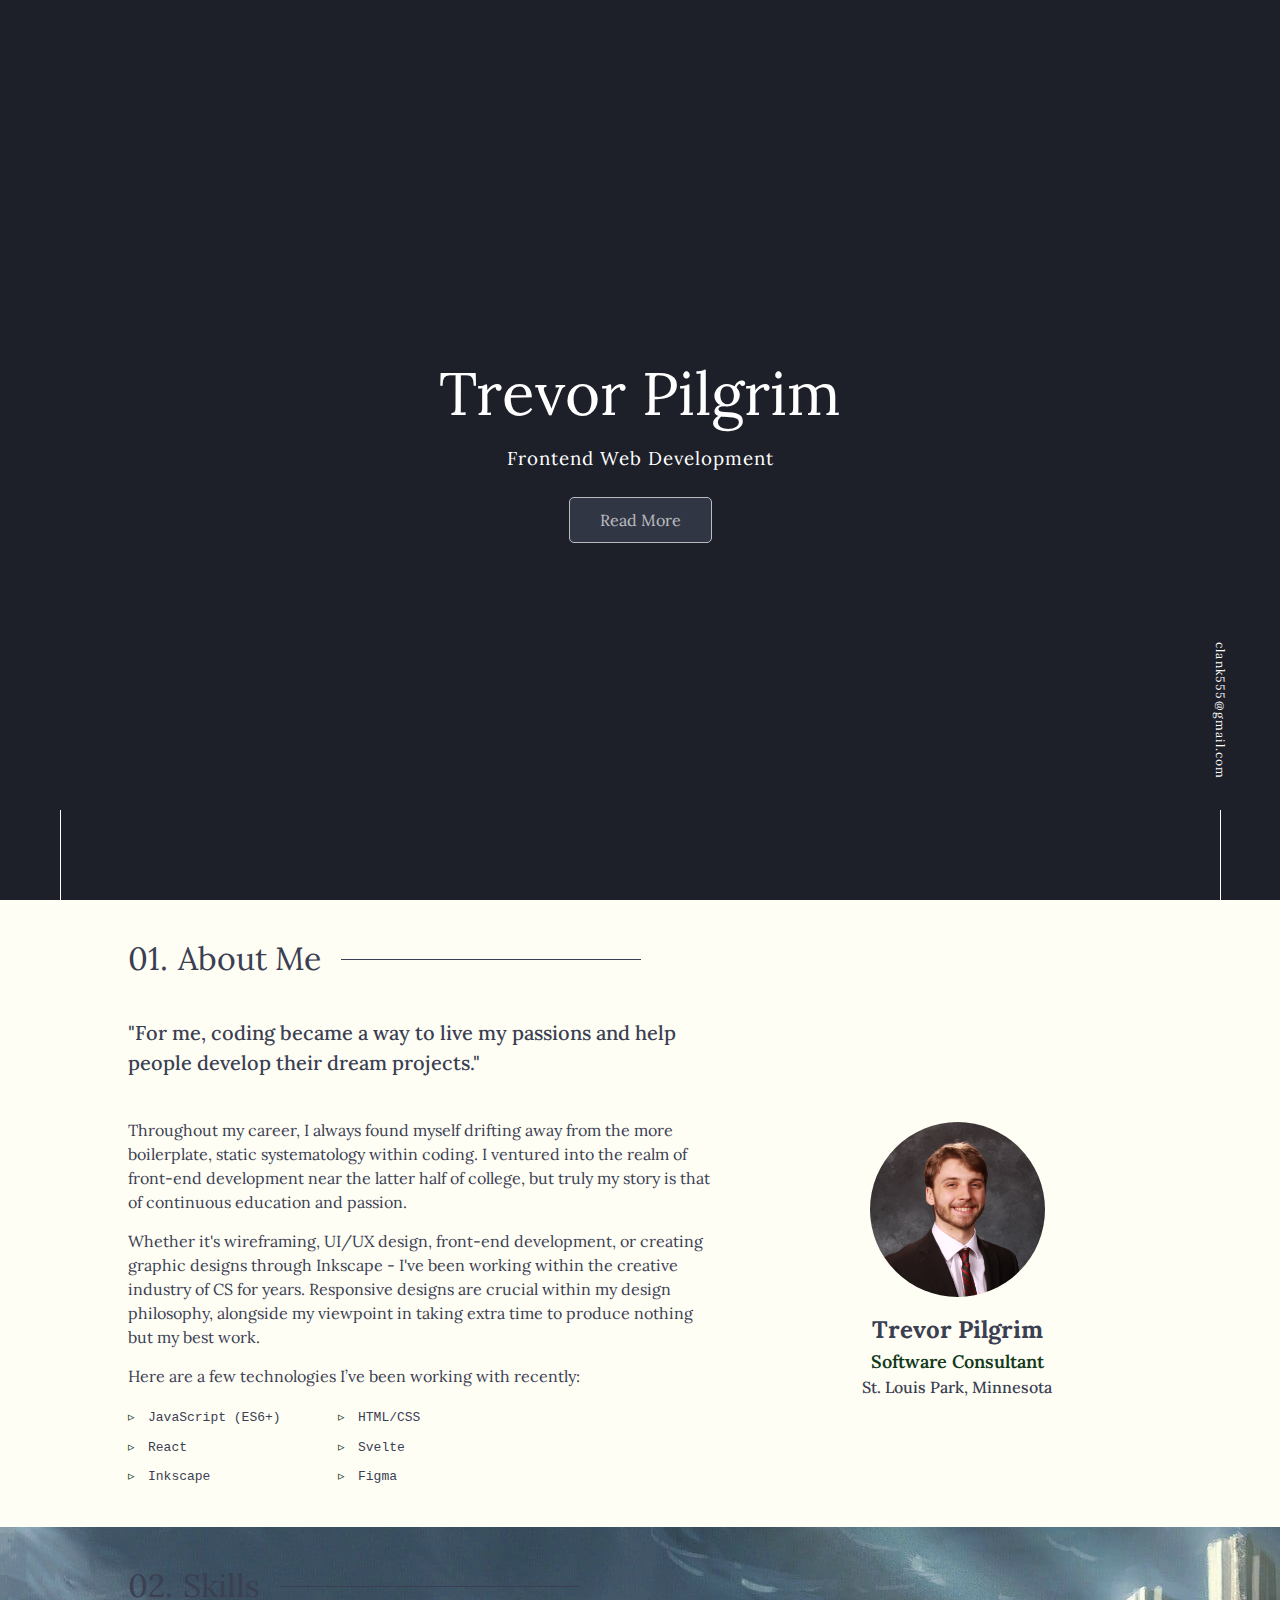
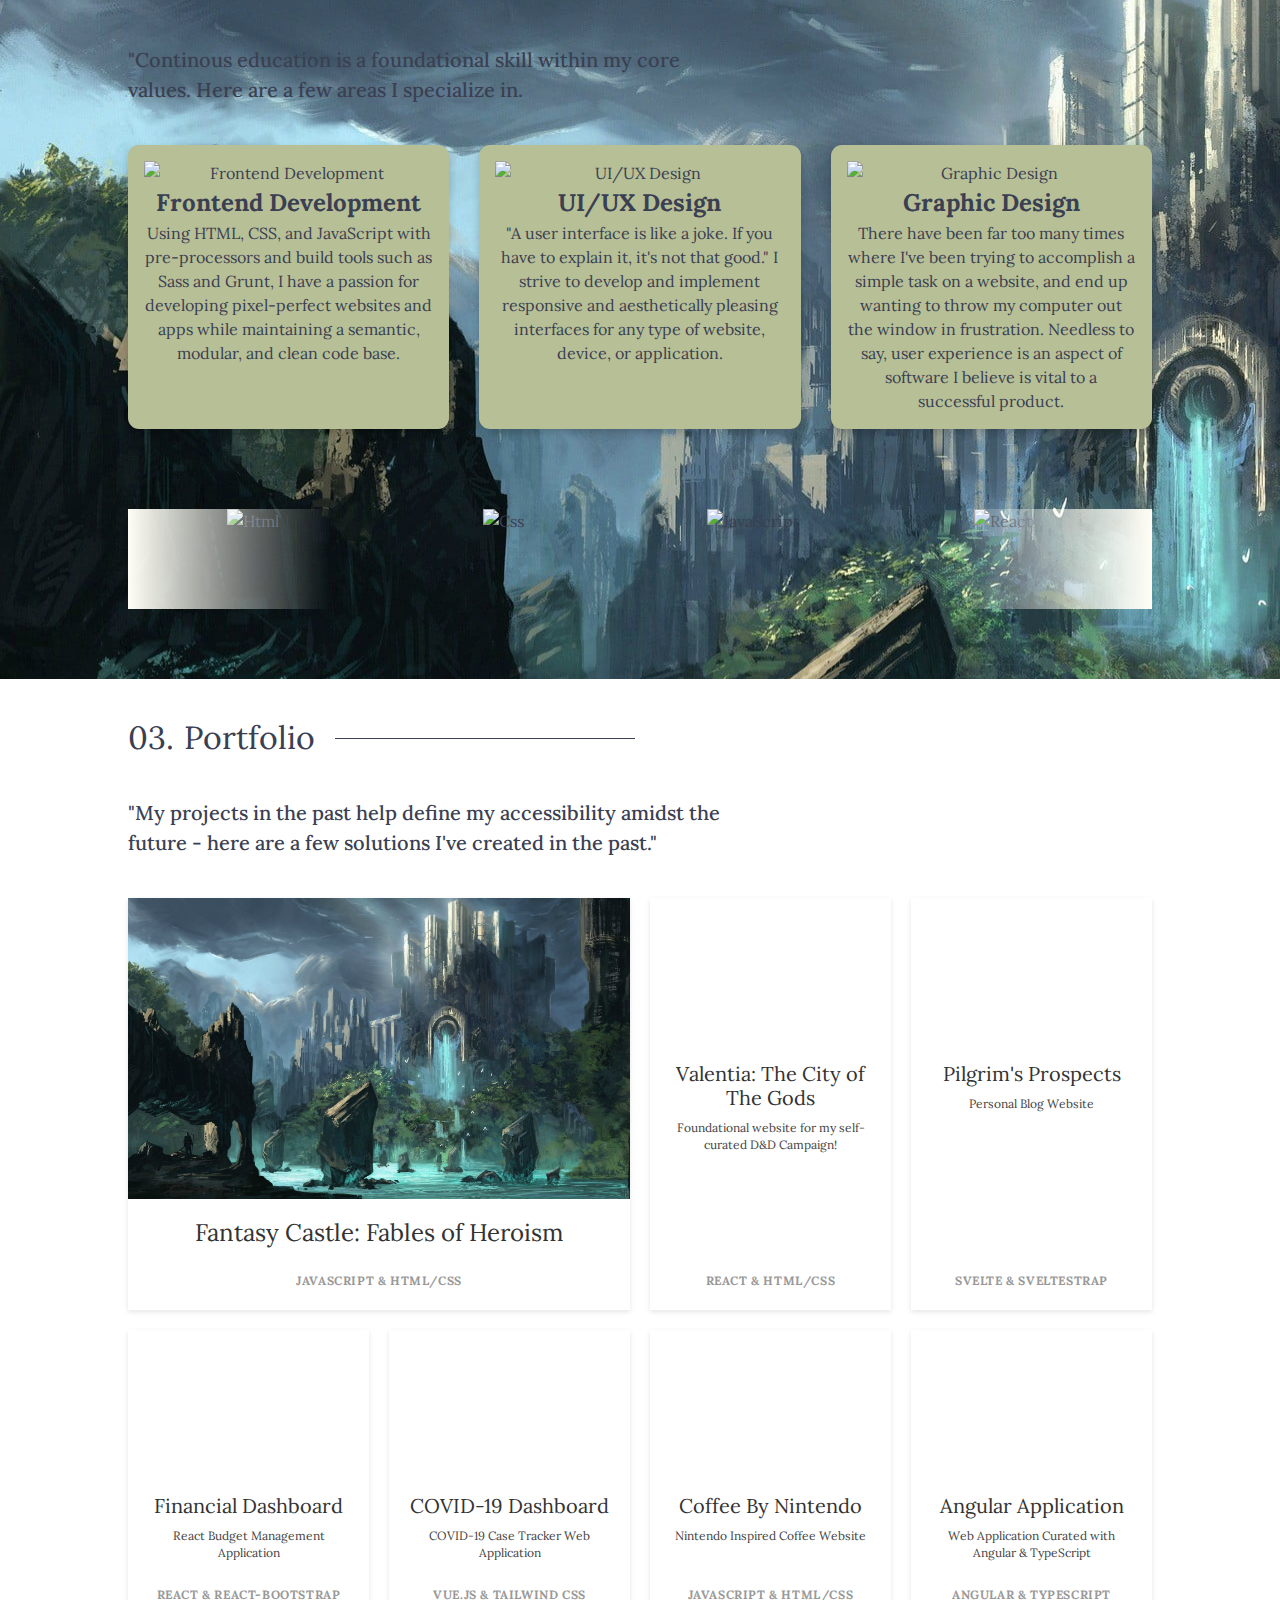
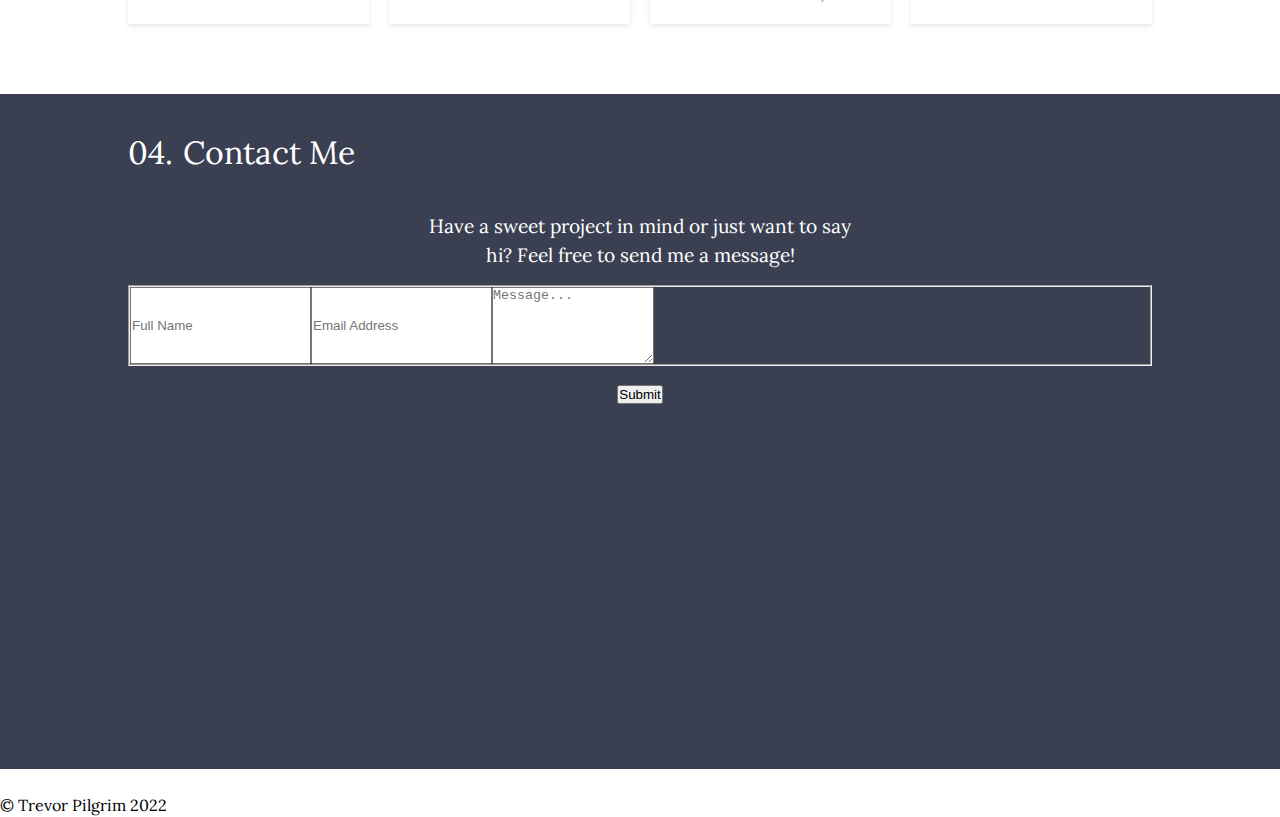
==== commit 8465587a: "Minior Updates - Sections no longer 100vh" ====
--- a/index.html
+++ b/index.html
@@ -10,14 +10,18 @@
     <!-- ===== jQuery =====  -->
     <script src="https://cdnjs.cloudflare.com/ajax/libs/jquery/3.3.1/jquery.min.js"></script>
 
-    <!-- ===== Unicons =====  -->
-    <link rel="stylesheet" href="https://unicons.iconscout.com/release/v4.0.0/css/line.css">
-
+    <!-- ===== Font Awesome =====  -->
+    <link rel="stylesheet" 
+      href="https://cdnjs.cloudflare.com/ajax/libs/font-awesome/6.1.1/css/all.min.css" 
+      integrity="sha512-KfkfwYDsLkIlwQp6LFnl8zNdLGxu9YAA1QvwINks4PhcElQSvqcyVLLD9aMhXd13uQjoXtEKNosOWaZqXgel0g==" 
+      crossorigin="anonymous" 
+      referrerpolicy="no-referrer" />
+    
     <!-- ===== Style Sheets =====  -->
     <link rel="stylesheet" href="CSS/style.css">
 
     <!-- ===== Title =====  -->
-    <title>Trevor Pilgrim</title>
+    <title>Trevor Pilgrim: Frontend Web Developer 🤖</title>
 
   </head>
 
@@ -25,25 +29,7 @@
     
     <!-- ======================== NAVIGATION ======================== -->
     <header>
-
-      <!-- Desktop Navigation -->
-      <nav id="dot-nav">
-        <ul>
-          <li class="dot-container"><a href="#home">
-            <span class="dot"></span><span class="dot-label">Home</span></a></li>
-          <li class="dot-container"><a href="#about">
-            <span class="dot"></span><span class="dot-label">About</span></a></li>
-          <li class="dot-container"><a href="#skills">
-            <span class="dot"></span><span class="dot-label">Skills</span></a></li>
-          <li class="dot-container"><a href="#portfolio">
-            <span class="dot"></span><span class="dot-label">Portfolio</span></a></li>
-          <li class="dot-container"><a href="#contact">
-            <span class="dot"></span><span class="dot-label">Contact</span></a></li>
-        </ul>
-      </nav>
-
-      <!-- Mobile Navigation -->
-
+      
     </header>
 
     <!-- ======================== SIDE PANELS ======================== -->
@@ -54,30 +40,27 @@
         <li><a href="https://github.com/pilg5971" 
           aria-label="GitHub" 
           target="_blank">
-          <i class="uil uil-github"></i>
+          <i class="fa-brands fa-github"></i>
         </a></li>
         <li><a href="https://www.instagram.com/trevorpilgrim/" 
           aria-label="Instagram" 
           target="_blank">
-          <i class="uil uil-instagram"></i>
+          <i class="fa-brands fa-instagram"></i>
         </a></li>
-
-        <!-- ADD TWITTER OR TWITCH HANDLE -->
         <li><a href="" 
           aria-label="Twitter" 
           target="_blank">
-          <i class="uil uil-twitter"></i>
+          <i class="fa-brands fa-twitter"></i>
         </a></li>
-
         <li><a href="https://www.linkedin.com/in/trevor-pilgrim-308440180/" 
           aria-label="LinkedIn" 
           target="_blank">
-          <i class="uil uil-linkedin"></i>
+          <i class="fa-brands fa-linkedin"></i>
         </a></li>
         <li><a href="https://dribbble.com/tpilgrim" 
           aria-label="Dribbble" 
           target="_blank">
-          <i class="uil uil-dribbble"></i>
+          <i class="fa-brands fa-dribbble"></i>
         </a></li>
       </ul>
     </div>
@@ -136,7 +119,7 @@
                 are crucial within my design philosophy, alongside my viewpoint 
                 in taking extra time to produce nothing but my best work.
               </p>
-              <p style="margin-top: 40px;">
+              <p style="margin-top: 15px;">
                 Here are a few technologies I’ve been working with recently:
               </p>
               <ul class="profile__hobbies">
@@ -198,8 +181,8 @@
               <span>"A user interface is like a joke. If you have 
                 to explain it, it's not that good." I strive to 
                 develop and implement responsive and aesthetically 
-                pleasing interfaces for websites and apps that adapt 
-                to any type of device, platform, or browser.</span>
+                pleasing interfaces for any type of website, device,
+                or application.</span>
             </div>
             <div class="skill__card">
               <img src="" alt="Graphic Design">
@@ -393,7 +376,7 @@
             </article>
             <article class="item-3">
               <a href="" class="project__card">
-                <div class="thumb" style="background-image: url(RES/Pelecan\ Guy.png);"></div>
+                <div class="thumb" style="background-image: url();"></div>
                 <article>
                   <h1>Pilgrim's Prospects</h1>
                   <p>Personal Blog Website</p>
@@ -442,7 +425,7 @@
                 <div class="thumb" style="background-image: url();"></div>
                 <article>
                   <h1>Angular Application</h1>
-                  <p>PWA Curated with Angular & TypeScript</p>
+                  <p>Web Application Curated with Angular & TypeScript</p>
                   <span>Angular & TypeScript</span>
                 </article>
               </a>
--- a/CSS/style.css
+++ b/CSS/style.css
@@ -64,67 +64,6 @@
 /* ##################### */
 /*      Desktop Nav      */
 /* ##################### */
-#dot-nav{
-  position: fixed;
-  right: 34px;
-  z-index: 1;
-  top: 50%;
-  bottom: auto;
-  transform: translateY(-50%);
-  visibility: hidden;
-  opacity: 0;
-  transition: visibility 0s,opacity .5s ease;
-}
-
-#dot-nav.active {
-  visibility: visible;
-  opacity: 1;
-  transition: visibility 0s,opacity .5s ease;
-}
-
-.dot-container{
-  text-align: right;
-}
-
-.dot-container a{
-  display: inline-block;
-  -webkit-backface-visibility: hidden;
-}
-
-a.is-selected .dot{
-  background-color: #00b7c7;
-}
-
-.dot{
-  position: relative;
-  top: 7px;
-  height: 20px;
-  width: 20px;
-  border-radius: 50%;
-  background: rgba(255,255,255,.25);
-  transition: transform .2s,background-color .5s;
-  transform-origin: 50% 50%;
-}
-
-#dot-nav a span{
-  float: right;
-  display: inline-block;
-  transform: scale(.6);
-}
-
-.dot-label{
-  position: relative;
-  top: 3px;
-  padding: 0.4em 0.5em;
-  color: #f2f2f2;
-  font-family: Gotham,Helvetica,Arial,sans-serif;
-  font-size: 1em;
-  font-weight: 500;
-  text-transform: uppercase;
-  opacity: 0;
-  transition: transform .2s,opacity .2s;
-  transform-origin: 100% 50%;
-}
 
 /* ###################### */
 /*       Mobile Nav       */
@@ -263,7 +202,7 @@
 .section {
   padding: 30px 50px;
 	text-align: center;
-  min-height: 100vh;
+  /* min-height: 100vh; */
   color: var(--primary-color);
  
   /* Temporary Divider */
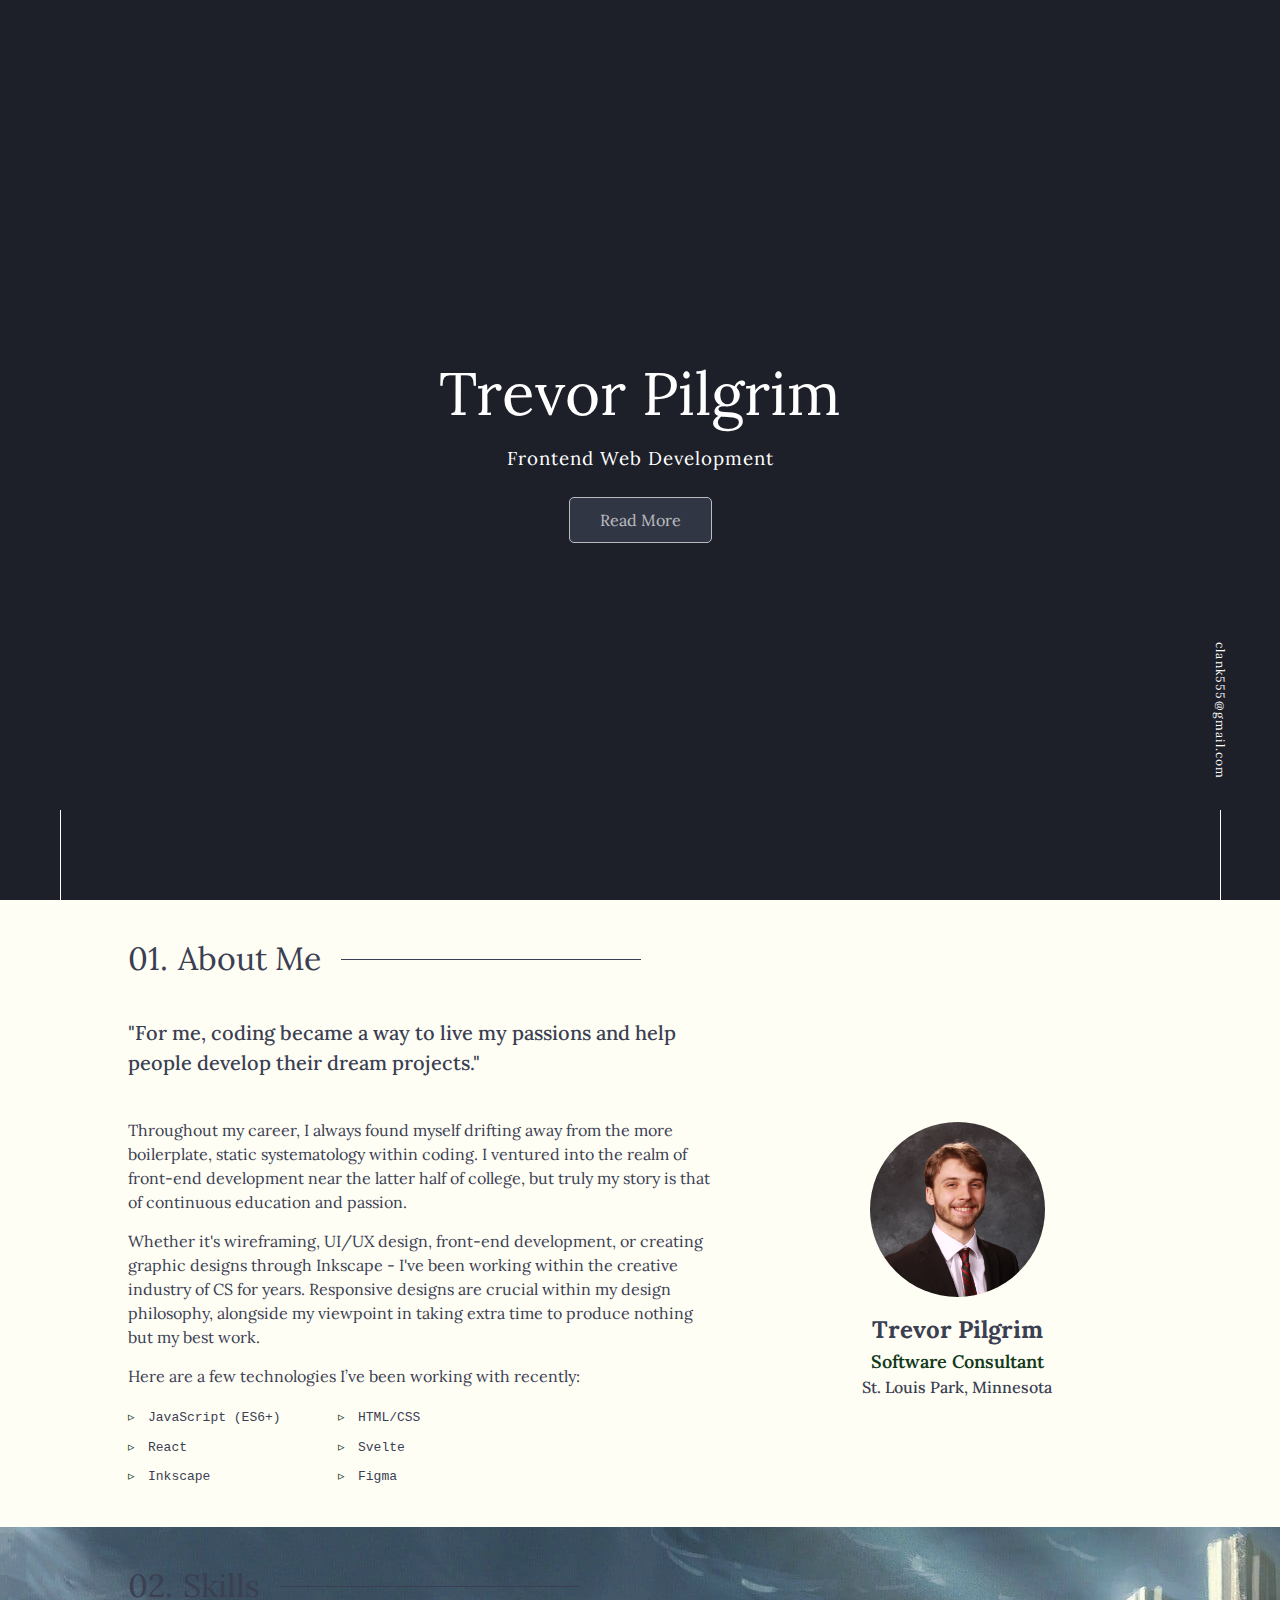
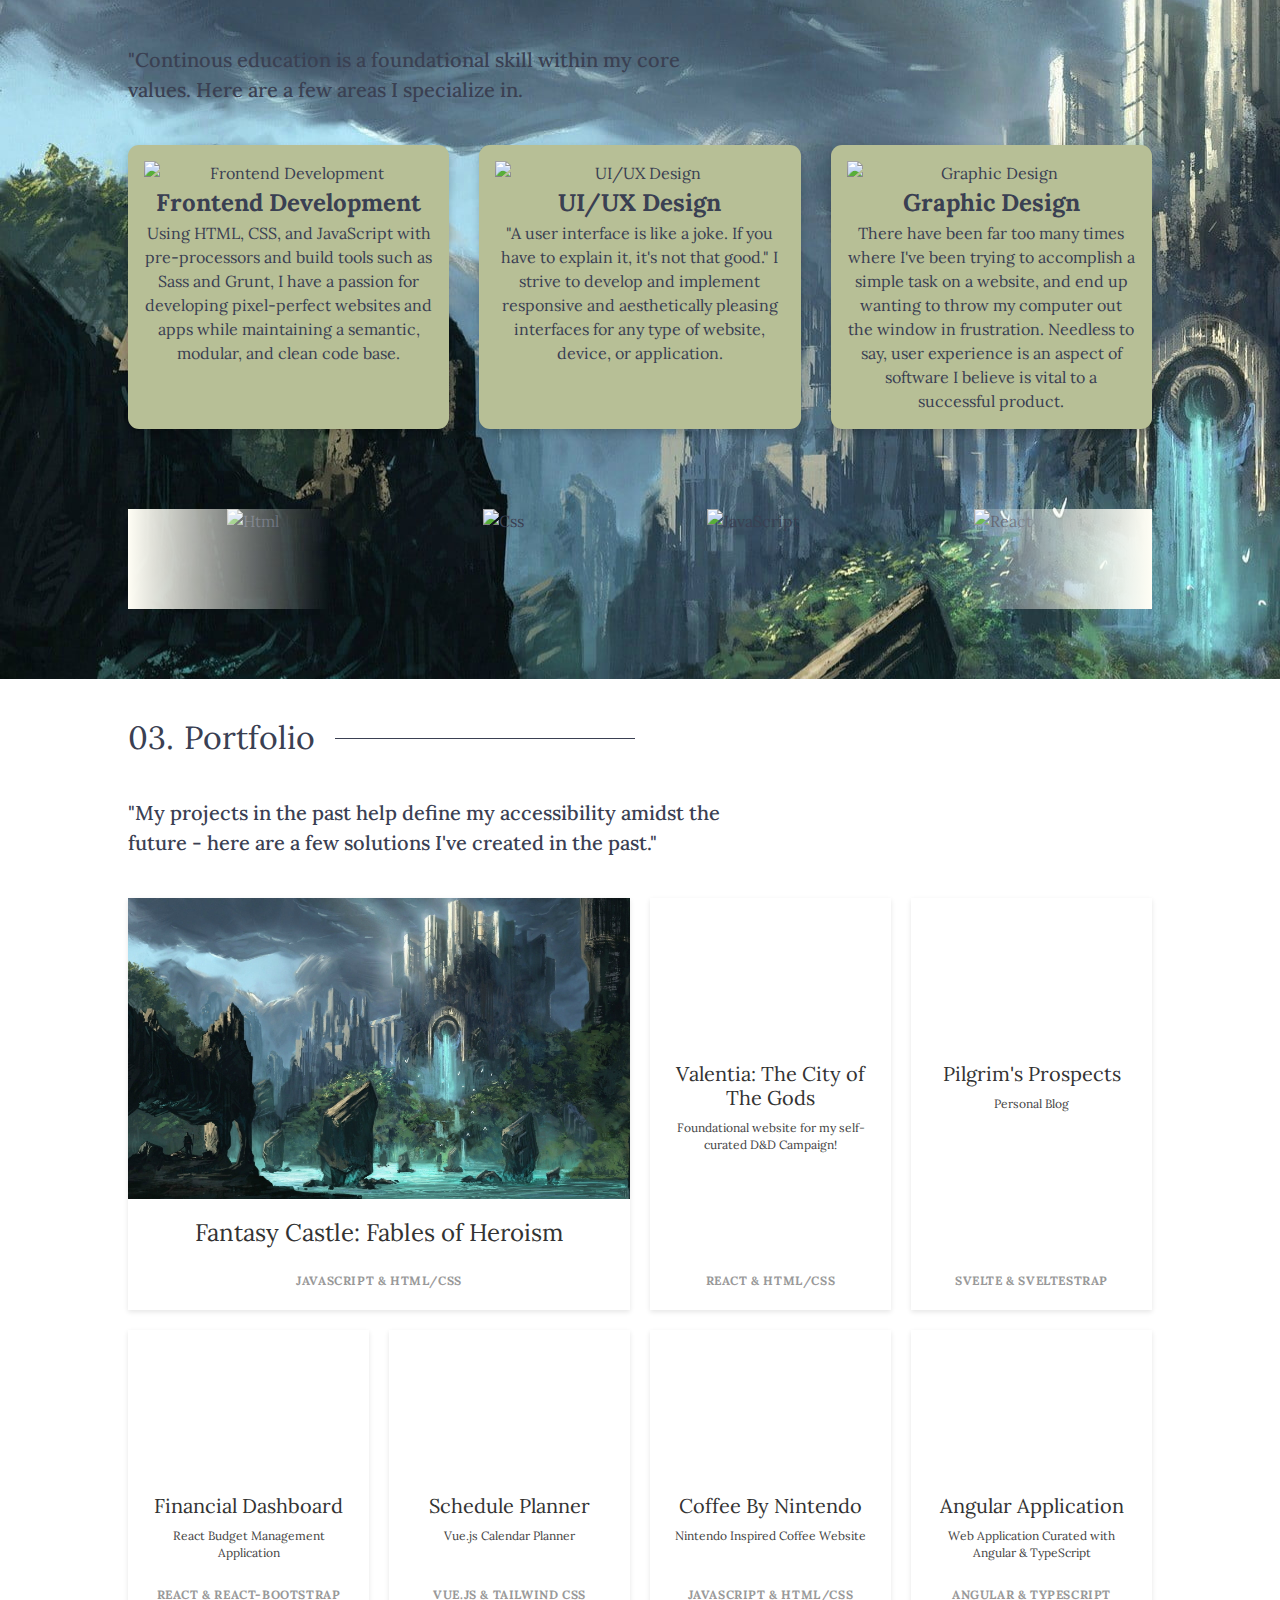
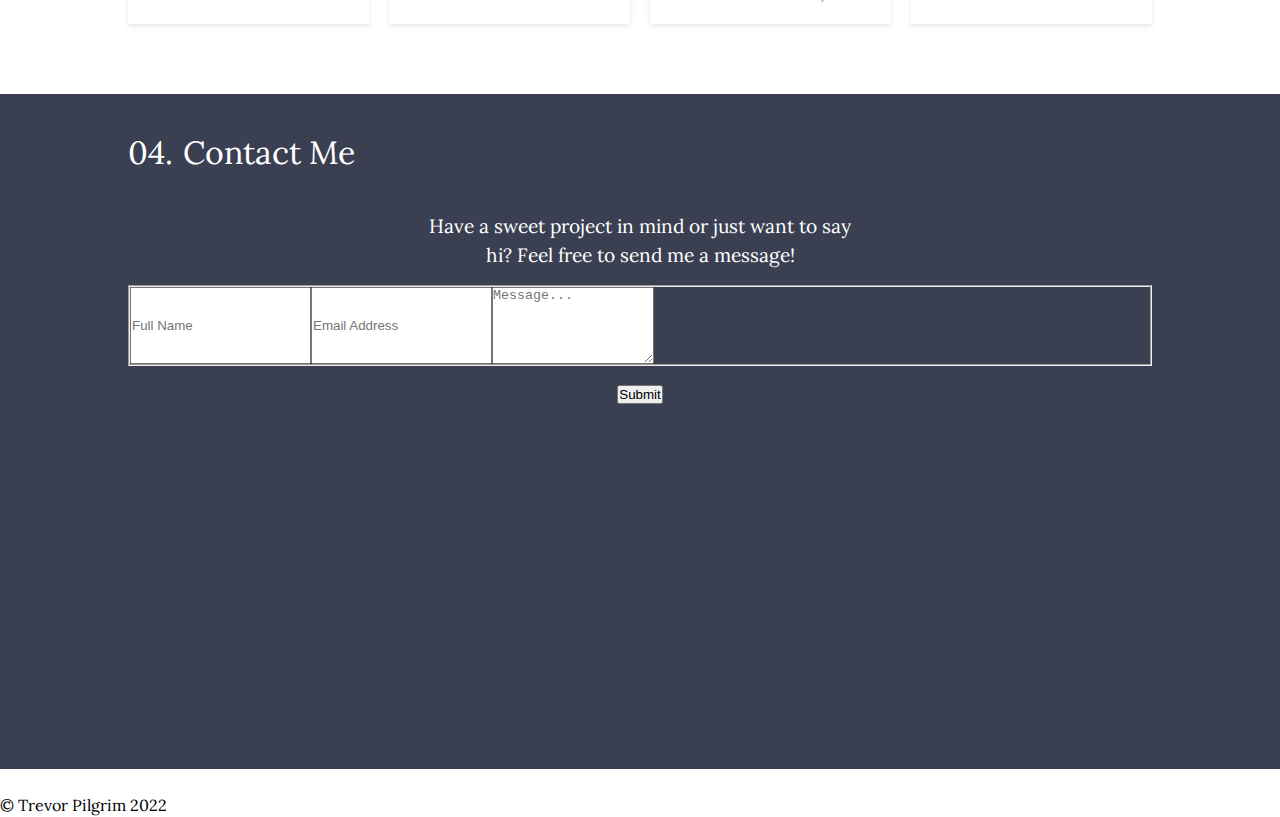
==== commit 483afd22: "Added Font Awesome Icons over Unicons" ====
--- a/index.html
+++ b/index.html
@@ -379,7 +379,7 @@
                 <div class="thumb" style="background-image: url();"></div>
                 <article>
                   <h1>Pilgrim's Prospects</h1>
-                  <p>Personal Blog Website</p>
+                  <p>Personal Blog</p>
                   <span>Svelte & SvelteStrap</span>
                 </article>
               </a>
@@ -402,8 +402,8 @@
                 <!-- <div class="thumb" style="background-image: url(https://s3-us-west-2.amazonaws.com/s.cdpn.io/210284/strange.jpg);"></div> -->
                 <div class="thumb" style="background-image: url();"></div>
                 <article>
-                  <h1>COVID-19 Dashboard</h1>
-                  <p>COVID-19 Case Tracker Web Application</p>
+                  <h1>Schedule Planner</h1>
+                  <p>Vue.js Calendar Planner</p>
                   <span>Vue.js & Tailwind CSS</span>
                 </article>
               </a>
@@ -474,10 +474,26 @@
     <footer class="footer" id="footer">
 
       <div class="social">
-        <a href="" target="_blank"><i class=""></i></a>
-        <a href="" target="_blank"><i class=""></i></a>
-        <a href="" target="_blank"><i class=""></i></a>
-        <a href="" target="_blank"><i class=""></i></a>
+        <a href="https://www.instagram.com/trevorpilgrim/" 
+          aria-label="Instagram" 
+          target="_blank">
+          <i class="fa-brands fa-instagram"></i>
+        </a>
+        <a href="" 
+          aria-label="Twitter" 
+          target="_blank">
+          <i class="fa-brands fa-twitter"></i>
+        </a>
+        <a href="https://www.linkedin.com/in/trevor-pilgrim-308440180/" 
+          aria-label="LinkedIn" 
+          target="_blank">
+          <i class="fa-brands fa-linkedin"></i>
+        </a>
+        <a href="https://dribbble.com/tpilgrim" 
+          aria-label="Dribbble" 
+          target="_blank">
+          <i class="fa-brands fa-dribbble"></i>
+        </a>
       </div>
       <p>©  Trevor Pilgrim 2022</p>
       
